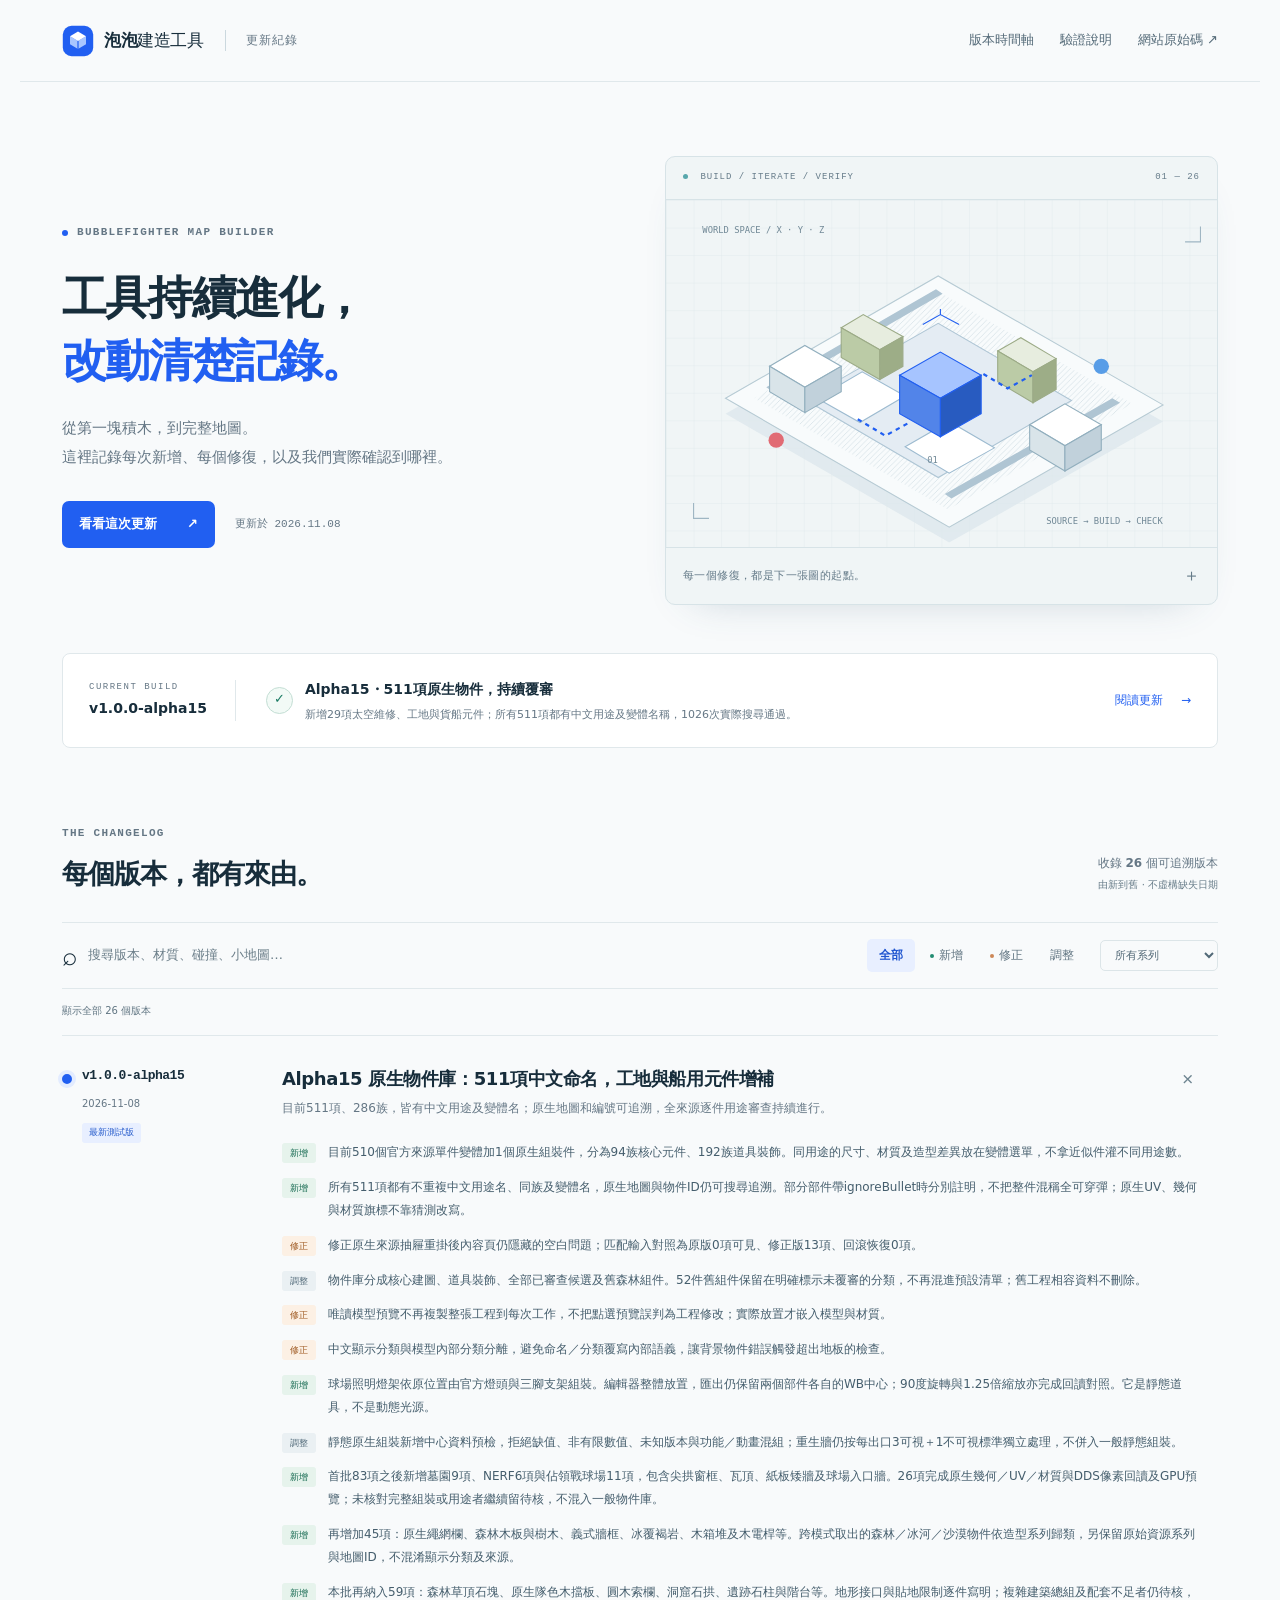
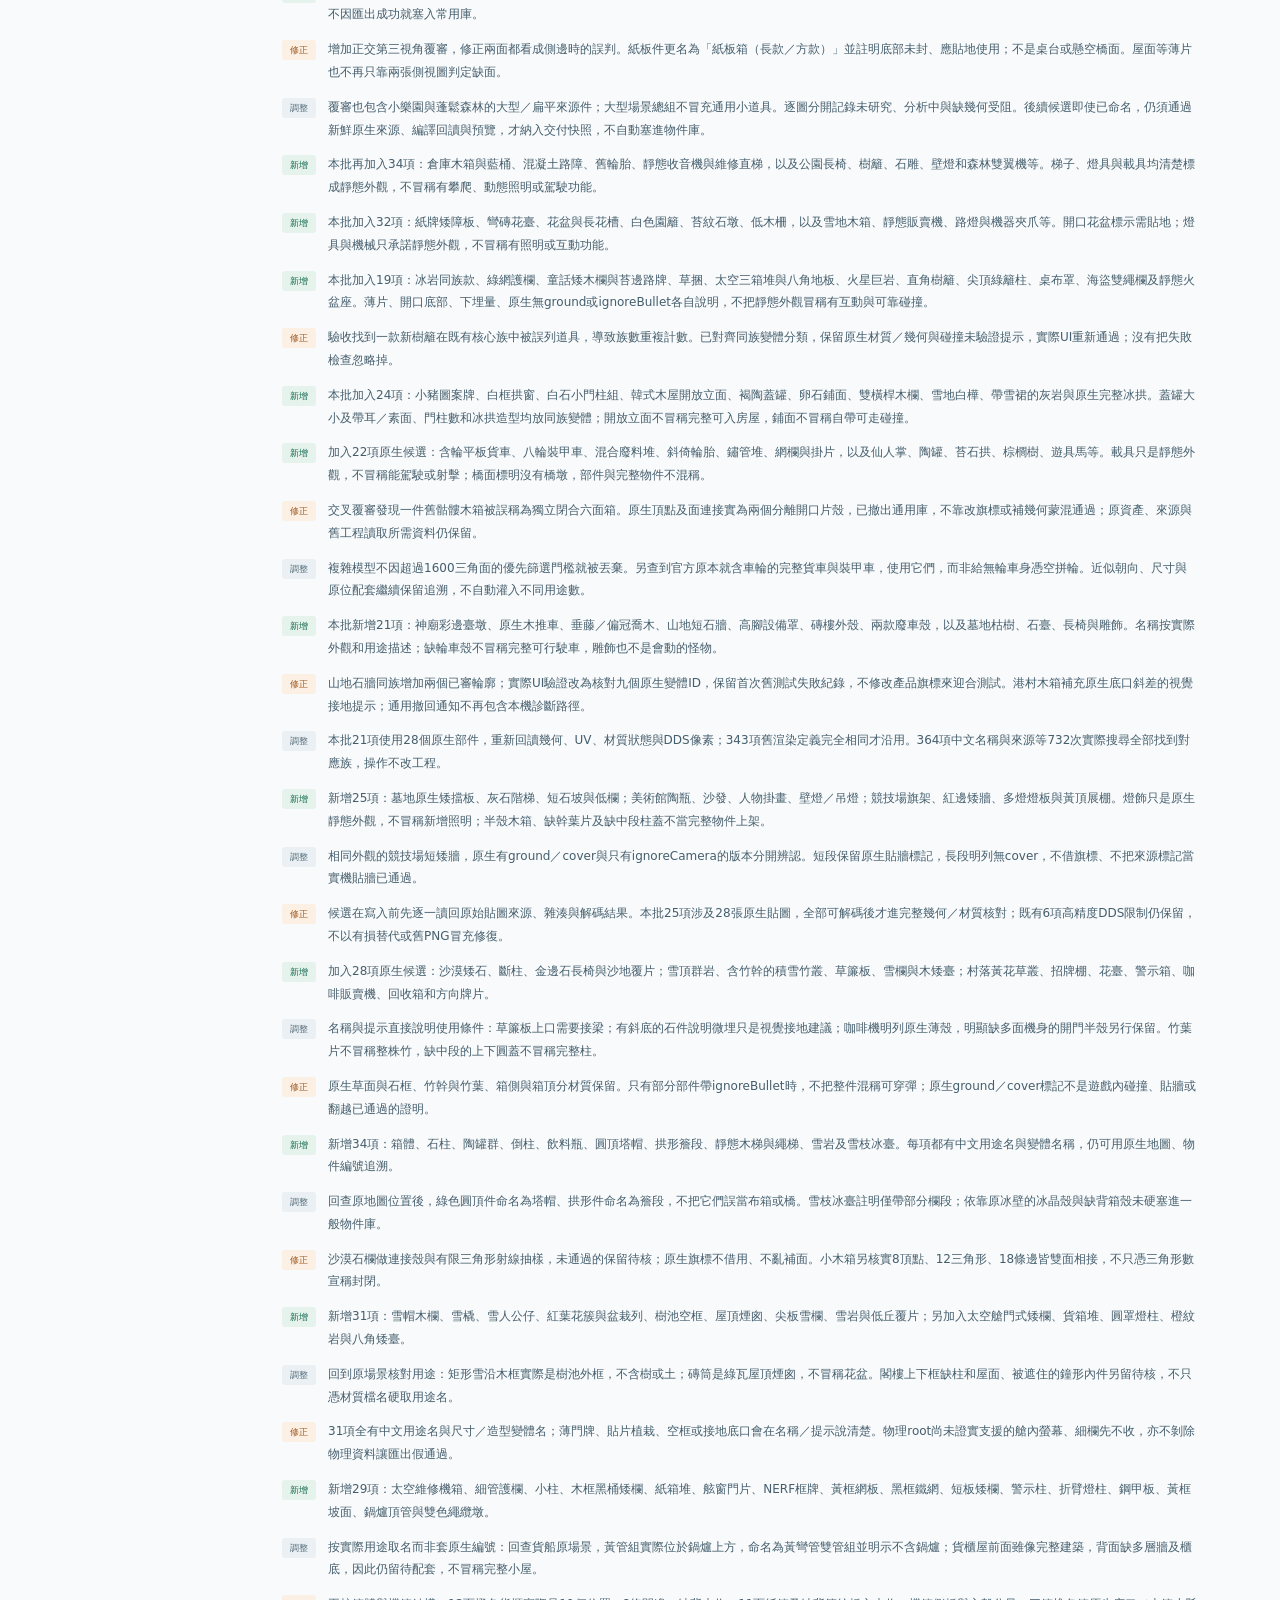
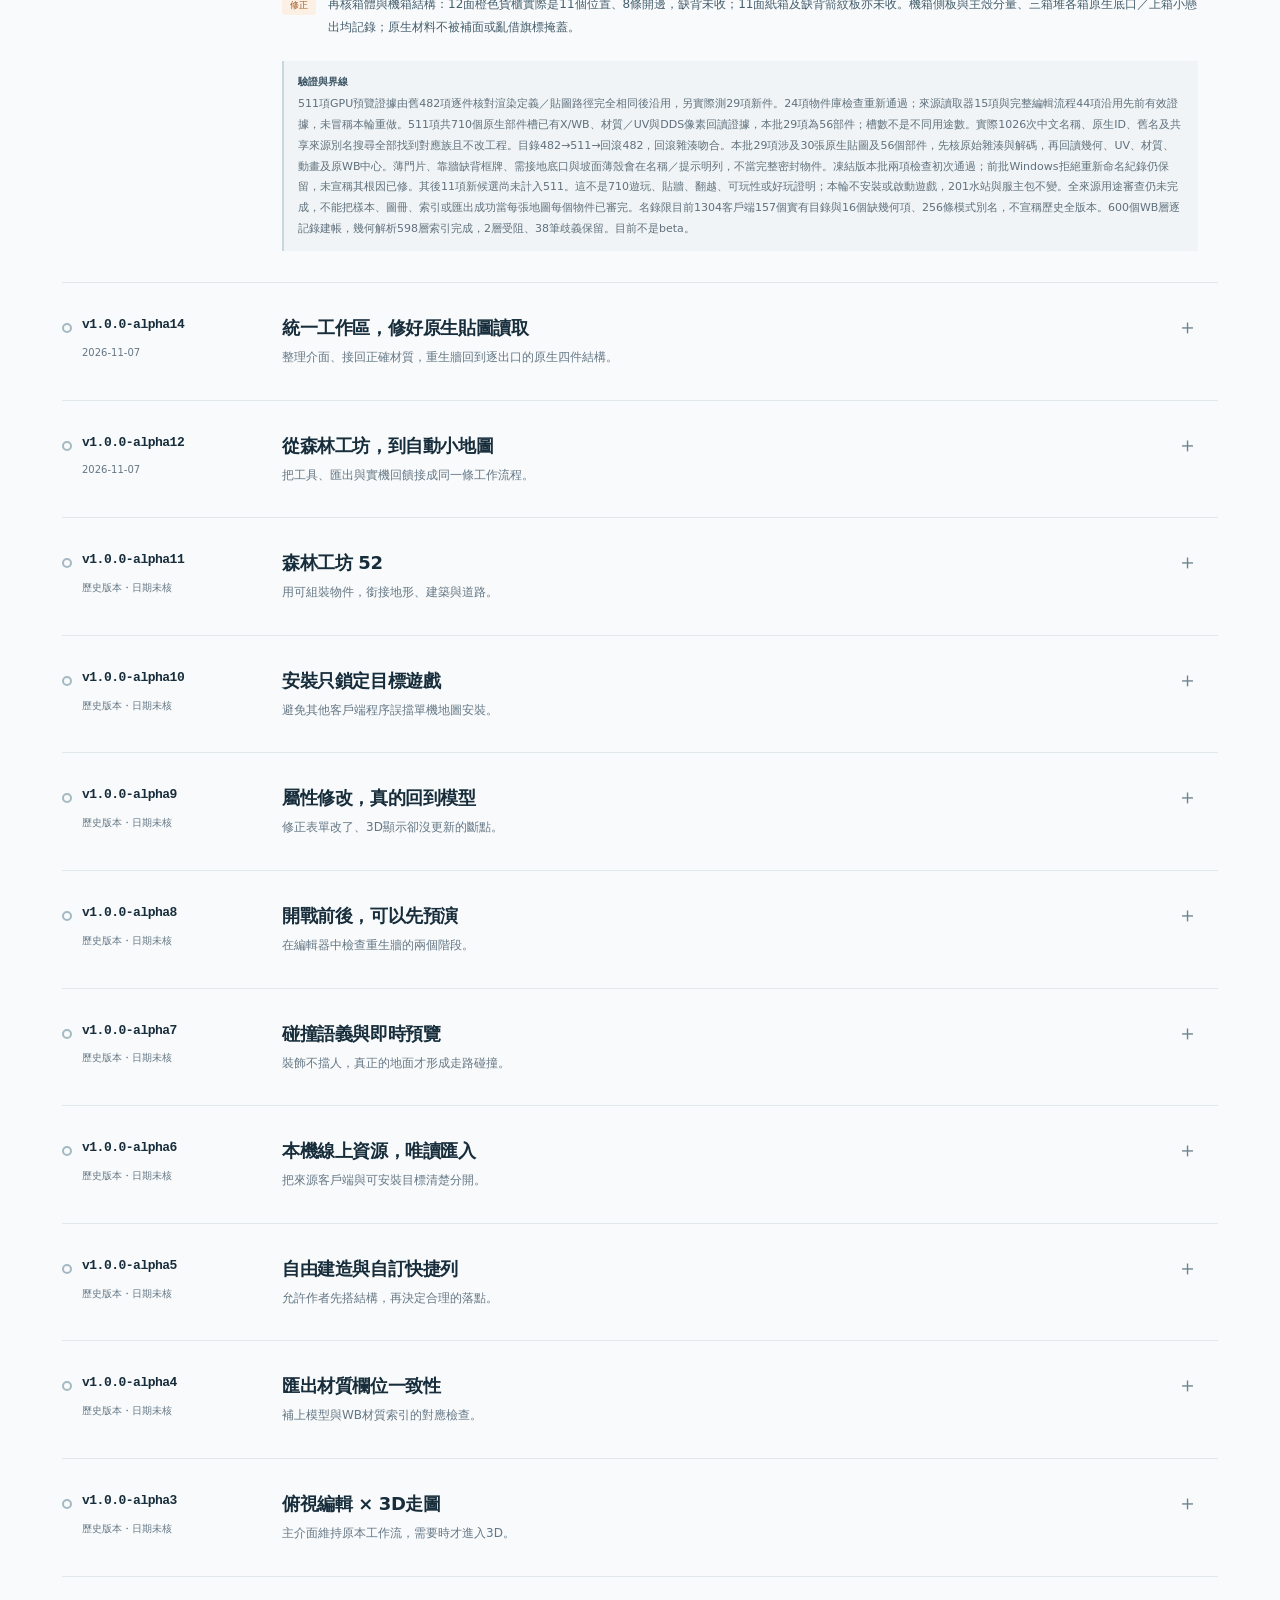
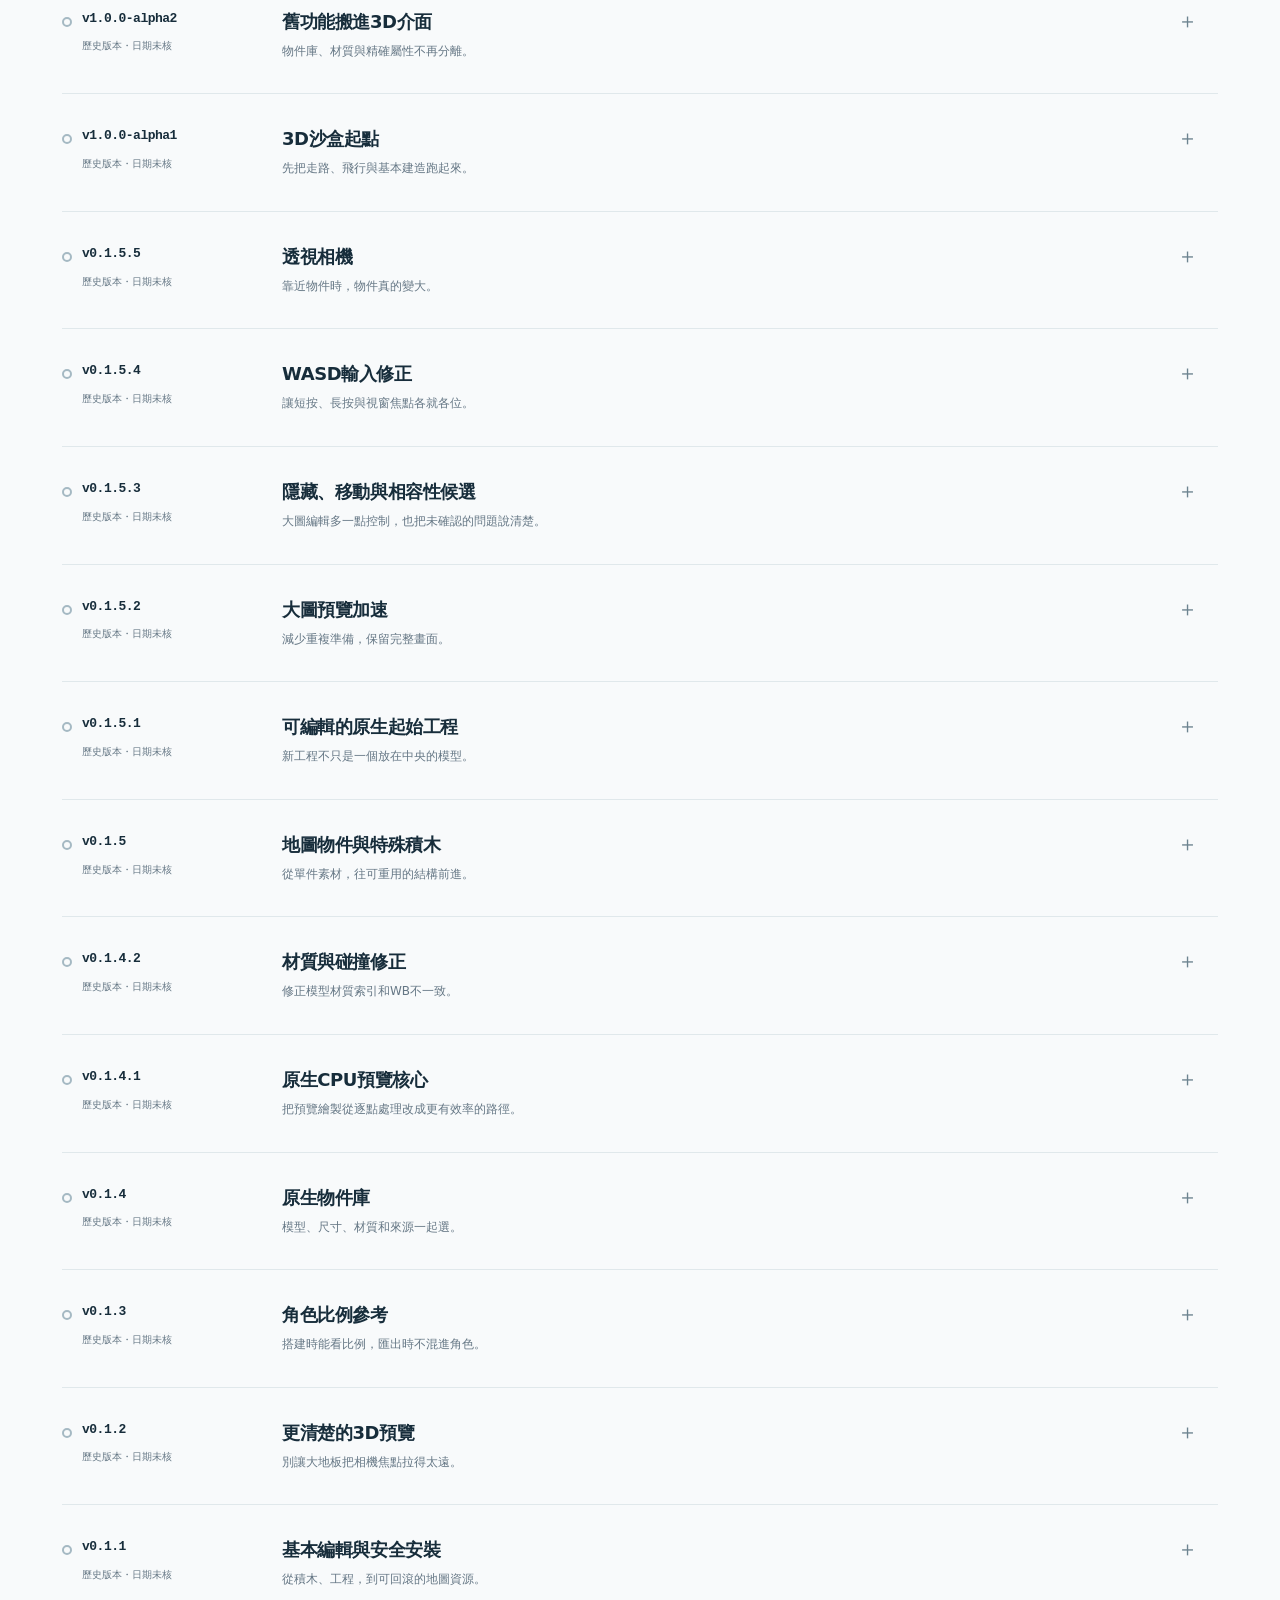
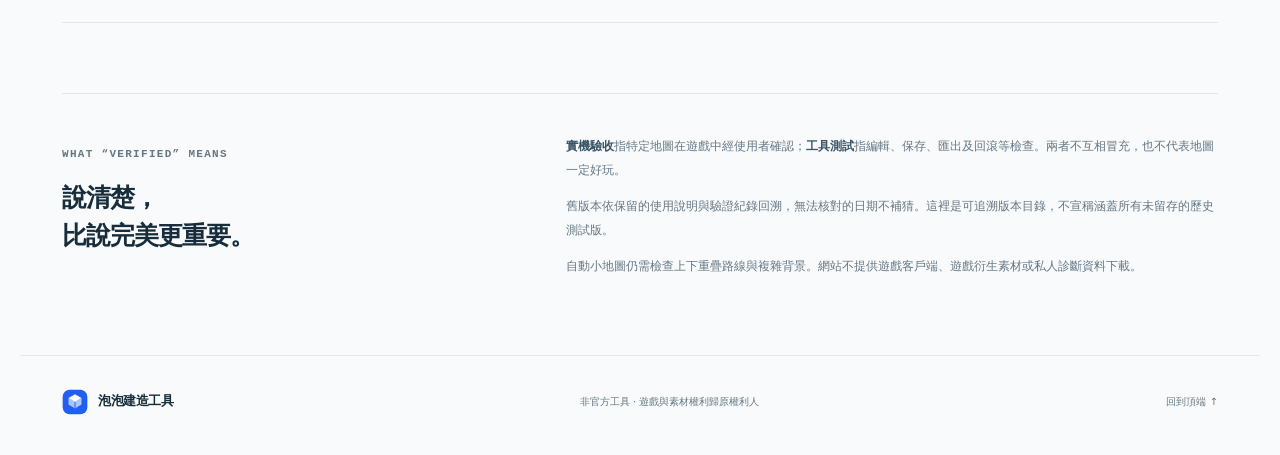
==== bubblefighter-map-builder/index.html @ fc6d586e "docs: publish Alpha15 511 named native entries" ====
<!doctype html><html lang="zh-Hant"><head><meta charset="utf-8"><meta name="viewport" content="width=device-width, initial-scale=1"><meta name="description" content="泡泡建造工具版本紀錄：每個版本新增了什麼、修了哪些Bug，以及已驗證與待確認的界線。"><meta name="color-scheme" content="light"><meta property="og:title" content="泡泡建造工具｜版本紀錄"><meta property="og:description" content="從俯視積木到3D森林工坊，讓每次改動都有跡可循。"><title>泡泡建造工具｜版本紀錄</title><link rel="icon" href="mark.svg" type="image/svg+xml"><link rel="stylesheet" href="style.css"><script src="app.js" defer></script></head><body id="top"><a class="skip" href="#releases">跳至版本紀錄</a><header class="topbar"><a class="brand" href="./" aria-label="泡泡建造工具首頁"><img src="mark.svg" width="32" height="32" alt=""><span>泡泡<span class="brand-light">建造工具</span></span><span class="nav-label">更新紀錄</span></a><nav aria-label="主要導覽"><a href="#releases">版本時間軸</a><a href="#verification">驗證說明</a><a href="https://github.com/Euricotalavan/euricotalavan.github.io/tree/main/bubblefighter-map-builder" target="_blank" rel="noopener noreferrer">網站原始碼 ↗</a></nav></header><main><section class="hero"><div class="hero-copy"><p class="eyebrow"><span class="dot"></span> BUBBLEFIGHTER MAP BUILDER</p><h1>工具持續進化，<br><span>改動清楚記錄。</span></h1><p class="intro">從第一塊積木，到完整地圖。<br>這裡記錄每次新增、每個修復，以及我們實際確認到哪裡。</p><div class="hero-actions"><a class="button" href="#v1-0-0-alpha15">看看這次更新 <span aria-hidden="true">↗</span></a><span class="updated">更新於 2026.11.08</span></div></div><div class="hero-visual" aria-label="抽象地圖編輯示意，非遊戲截圖"><div class="visual-top"><span><i></i> BUILD / ITERATE / VERIFY</span><span>01 — 26</span></div><img src="blueprint.svg" alt="積木、路線與兩個基地組成的幾何地圖藍圖" width="500" height="315"><div class="visual-bottom"><span>每一個修復，都是下一張圖的起點。</span><span class="cross">＋</span></div></div></section><section class="current-strip" aria-label="目前版本狀態"><div><span class="overline">CURRENT BUILD</span><strong>v1.0.0-alpha15</strong></div><div class="strip-info"><span class="check">✓</span><div><strong>Alpha15・511項原生物件，持續覆審</strong><span>新增29項太空維修、工地與貨船元件；所有511項都有中文用途及變體名稱，1026次實際搜尋通過。</span></div></div><a href="#v1-0-0-alpha15" aria-label="閱讀1.0.0-alpha15更新">閱讀更新 <span aria-hidden="true">→</span></a></section><section id="releases" class="history"><div class="section-heading"><div><p class="eyebrow">THE CHANGELOG</p><h2>每個版本，都有來由。</h2></div><p>收錄 <strong>26</strong> 個可追溯版本<br><span>由新到舊 · 不虛構缺失日期</span></p></div><div class="filters"><label class="search"><span aria-hidden="true">⌕</span><span class="sr-only">搜尋版本或更新內容</span><input id="search" type="search" placeholder="搜尋版本、材質、碰撞、小地圖…" autocomplete="off"></label><div class="filter-buttons" role="group" aria-label="依更新類型篩選"><button type="button" data-filter="all" aria-pressed="true">全部</button><button type="button" data-filter="new" aria-pressed="false"><i class="new-dot"></i>新增</button><button type="button" data-filter="fix" aria-pressed="false"><i class="fix-dot"></i>修正</button><button type="button" data-filter="change" aria-pressed="false">調整</button></div><label class="sr-only" for="family">版本系列</label><select id="family"><option value="all">所有系列</option><option value="alpha">1.0 Alpha</option><option value="classic">早期編輯器 0.1</option></select></div><div class="result-meta"><p id="result-count" aria-live="polite">顯示全部 26 個版本</p><button id="clear" type="button" hidden>清除篩選 ↺</button></div><div id="release-list"><article class="release latest" id="v1-0-0-alpha15" data-family="alpha" data-kinds="change fix new" data-search="1.0.0-alpha15 Alpha15 原生物件庫：511項中文命名，工地與船用元件增補 目前511項、286族，皆有中文用途及變體名；原生地圖和編號可追溯，全來源逐件用途審查持續進行。 目前510個官方來源單件變體加1個原生組裝件，分為94族核心元件、192族道具裝飾。同用途的尺寸、材質及造型差異放在變體選單，不拿近似件灌不同用途數。 所有511項都有不重複中文用途名、同族及變體名，原生地圖與物件ID仍可搜尋追溯。部分部件帶ignoreBullet時分別註明，不把整件混稱全可穿彈；原生UV、幾何與材質旗標不靠猜測改寫。 修正原生來源抽屜重掛後內容頁仍隱藏的空白問題；匹配輸入對照為原版0項可見、修正版13項、回滾恢復0項。 物件庫分成核心建圖、道具裝飾、全部已審查候選及舊森林組件。52件舊組件保留在明確標示未覆審的分類，不再混進預設清單；舊工程相容資料不刪除。 唯讀模型預覽不再複製整張工程到每次工作，不把點選預覽誤判為工程修改；實際放置才嵌入模型與材質。 中文顯示分類與模型內部分類分離，避免命名／分類覆寫內部語義，讓背景物件錯誤觸發超出地板的檢查。 球場照明燈架依原位置由官方燈頭與三腳支架組裝。編輯器整體放置，匯出仍保留兩個部件各自的WB中心；90度旋轉與1.25倍縮放亦完成回讀對照。它是靜態道具，不是動態光源。 靜態原生組裝新增中心資料預檢，拒絕缺值、非有限數值、未知版本與功能／動畫混組；重生牆仍按每出口3可視＋1不可視標準獨立處理，不併入一般靜態組裝。 首批83項之後新增墓園9項、NERF6項與佔領戰球場11項，包含尖拱窗框、瓦頂、紙板矮牆及球場入口牆。26項完成原生幾何／UV／材質與DDS像素回讀及GPU預覽；未核對完整組裝或用途者繼續留待核，不混入一般物件庫。 再增加45項：原生繩網欄、森林木板與樹木、義式牆框、冰覆褐岩、木箱堆及木電桿等。跨模式取出的森林／冰河／沙漠物件依造型系列歸類，另保留原始資源系列與地圖ID，不混淆顯示分類及來源。 本批再納入59項：森林草頂石塊、原生隊色木擋板、圓木索欄、洞窟石拱、遺跡石柱與階台等。地形接口與貼地限制逐件寫明；複雜建築總組及配套不足者仍待核，不因匯出成功就塞入常用庫。 增加正交第三視角覆審，修正兩面都看成側邊時的誤判。紙板件更名為「紙板箱（長款／方款）」並註明底部未封、應貼地使用；不是桌台或懸空橋面。屋面等薄片也不再只靠兩張側視圖判定缺面。 覆審也包含小樂園與蓬鬆森林的大型／扁平來源件；大型場景總組不冒充通用小道具。逐圖分開記錄未研究、分析中與缺幾何受阻。後續候選即使已命名，仍須通過新鮮原生來源、編譯回讀與預覽，才納入交付快照，不自動塞進物件庫。 本批再加入34項：倉庫木箱與藍桶、混凝土路障、舊輪胎、靜態收音機與維修直梯，以及公園長椅、樹籬、石雕、壁燈和森林雙翼機等。梯子、燈具與載具均清楚標成靜態外觀，不冒稱有攀爬、動態照明或駕駛功能。 本批加入32項：紙牌矮障板、彎磚花臺、花盆與長花槽、白色園籬、苔紋石墩、低木柵，以及雪地木箱、靜態販賣機、路燈與機器夾爪等。開口花盆標示需貼地；燈具與機械只承諾靜態外觀，不冒稱有照明或互動功能。 本批加入19項：冰岩同族款、綠網護欄、童話矮木欄與苔邊路牌、草捆、太空三箱堆與八角地板、火星巨岩、直角樹籬、尖頂綠籬柱、桌布罩、海盜雙繩欄及靜態火盆座。薄片、開口底部、下埋量、原生無ground或ignoreBullet各自說明，不把靜態外觀冒稱有互動與可靠碰撞。 驗收找到一款新樹籬在既有核心族中被誤列道具，導致族數重複計數。已對齊同族變體分類，保留原生材質／幾何與碰撞未驗證提示，實際UI重新通過；沒有把失敗檢查忽略掉。 本批加入24項：小豬圖案牌、白框拱窗、白石小門柱組、韓式木屋開放立面、褐陶蓋罐、卵石鋪面、雙橫桿木欄、雪地白樺、帶雪裙的灰岩與原生完整冰拱。蓋罐大小及帶耳／素面、門柱數和冰拱造型均放同族變體；開放立面不冒稱完整可入房屋，鋪面不冒稱自帶可走碰撞。 加入22項原生候選：含輪平板貨車、八輪裝甲車、混合廢料堆、斜倚輪胎、鏽管堆、網欄與掛片，以及仙人掌、陶罐、苔石拱、棕櫚樹、遊具馬等。載具只是靜態外觀，不冒稱能駕駛或射擊；橋面標明沒有橋墩，部件與完整物件不混稱。 交叉覆審發現一件舊骷髏木箱被誤稱為獨立閉合六面箱。原生頂點及面連接實為兩個分離開口片殼，已撤出通用庫，不靠改旗標或補幾何蒙混通過；原資產、來源與舊工程讀取所需資料仍保留。 複雜模型不因超過1600三角面的優先篩選門檻就被丟棄。另查到官方原本就含車輪的完整貨車與裝甲車，使用它們，而非給無輪車身憑空拼輪。近似朝向、尺寸與原位配套繼續保留追溯，不自動灌入不同用途數。 本批新增21項：神廟彩邊臺墩、原生木推車、垂藤／偏冠喬木、山地短石牆、高腳設備罩、磚樓外殼、兩款廢車殼，以及墓地枯樹、石臺、長椅與雕飾。名稱按實際外觀和用途描述；缺輪車殼不冒稱完整可行駛車，雕飾也不是會動的怪物。 山地石牆同族增加兩個已審輪廓；實際UI驗證改為核對九個原生變體ID，保留首次舊測試失敗紀錄，不修改產品旗標來迎合測試。港村木箱補充原生底口斜差的視覺接地提示；通用撤回通知不再包含本機診斷路徑。 本批21項使用28個原生部件，重新回讀幾何、UV、材質狀態與DDS像素；343項舊渲染定義完全相同才沿用。364項中文名稱與來源等732次實際搜尋全部找到對應族，操作不改工程。 新增25項：墓地原生矮擋板、灰石階梯、短石坡與低欄；美術館陶瓶、沙發、人物掛畫、壁燈／吊燈；競技場旗架、紅邊矮牆、多燈燈板與黃頂展棚。燈飾只是原生靜態外觀，不冒稱新增照明；半殼木箱、缺幹葉片及缺中段柱蓋不當完整物件上架。 相同外觀的競技場短矮牆，原生有ground／cover與只有ignoreCamera的版本分開辨認。短段保留原生貼牆標記，長段明列無cover，不借旗標、不把來源標記當實機貼牆已通過。 候選在寫入前先逐一讀回原始貼圖來源、雜湊與解碼結果。本批25項涉及28張原生貼圖，全部可解碼後才進完整幾何／材質核對；既有6項高精度DDS限制仍保留，不以有損替代或舊PNG冒充修復。 加入28項原生候選：沙漠矮石、斷柱、金邊石長椅與沙地覆片；雪頂群岩、含竹幹的積雪竹叢、草簾板、雪欄與木矮臺；村落黃花草叢、招牌棚、花臺、警示箱、咖啡販賣機、回收箱和方向牌片。 名稱與提示直接說明使用條件：草簾板上口需要接梁；有斜底的石件說明微埋只是視覺接地建議；咖啡機明列原生薄殼，明顯缺多面機身的開門半殼另行保留。竹葉片不冒稱整株竹，缺中段的上下圓蓋不冒稱完整柱。 原生草面與石框、竹幹與竹葉、箱側與箱頂分材質保留。只有部分部件帶ignoreBullet時，不把整件混稱可穿彈；原生ground／cover標記不是遊戲內碰撞、貼牆或翻越已通過的證明。 新增34項：箱體、石柱、陶罐群、倒柱、飲料瓶、圓頂塔帽、拱形簷段、靜態木梯與繩梯、雪岩及雪枝冰臺。每項都有中文用途名與變體名稱，仍可用原生地圖、物件編號追溯。 回查原地圖位置後，綠色圓頂件命名為塔帽、拱形件命名為簷段，不把它們誤當布箱或橋。雪枝冰臺註明僅帶部分欄段；依靠原冰壁的冰晶殼與缺背箱殼未硬塞進一般物件庫。 沙漠石欄做連接殼與有限三角形射線抽樣，未通過的保留待核；原生旗標不借用、不亂補面。小木箱另核實8頂點、12三角形、18條邊皆雙面相接，不只憑三角形數宣稱封閉。 新增31項：雪帽木欄、雪橇、雪人公仔、紅葉花簇與盆栽列、樹池空框、屋頂煙囪、尖板雪欄、雪岩與低丘覆片；另加入太空艙門式矮欄、貨箱堆、圓罩燈柱、橙紋岩與八角矮臺。 回到原場景核對用途：矩形雪沿木框實際是樹池外框，不含樹或土；磚筒是綠瓦屋頂煙囪，不冒稱花盆。閣樓上下框缺柱和屋面、被遮住的鐘形內件另留待核，不只憑材質檔名硬取用途名。 31項全有中文用途名與尺寸／造型變體名；薄門牌、貼片植栽、空框或接地底口會在名稱／提示說清楚。物理root尚未證實支援的艙內螢幕、細欄先不收，亦不剝除物理資料讓匯出假通過。 新增29項：太空維修機箱、細管護欄、小柱、木框黑桶矮欄、紙箱堆、舷窗門片、NERF框牌、黃框網板、黑框鐵網、短板矮欄、警示柱、折臂燈柱、鋼甲板、黃框坡面、鍋爐頂管與雙色繩纜墩。 按實際用途取名而非套原生編號：回查貨船原場景，黃管組實際位於鍋爐上方，命名為黃彎管雙管組並明示不含鍋爐；貨櫃屋前面雖像完整建築，背面缺多層牆及櫃底，因此仍留待配套，不冒稱完整小屋。 再核箱體與機箱結構：12面橙色貨櫃實際是11個位置、8條開邊，缺背未收；11面紙箱及缺背箭紋板亦未收。機箱側板與主殼分量、三箱堆各箱原生底口／上箱小懸出均記錄；原生材料不被補面或亂借旗標掩蓋。"><div class="release-rail"><a href="#v1-0-0-alpha15" class="version">v1.0.0-alpha15</a><span class="release-date">2026-11-08</span><span class="latest-label">最新測試版</span></div><details open><summary><div><h3>Alpha15 原生物件庫：511項中文命名，工地與船用元件增補</h3><p>目前511項、286族，皆有中文用途及變體名；原生地圖和編號可追溯，全來源逐件用途審查持續進行。</p></div><span class="expand" aria-hidden="true">＋</span></summary><div class="release-body"><ul><li data-kind="new"><span class="tag new">新增</span><span>目前510個官方來源單件變體加1個原生組裝件，分為94族核心元件、192族道具裝飾。同用途的尺寸、材質及造型差異放在變體選單，不拿近似件灌不同用途數。</span></li><li data-kind="new"><span class="tag new">新增</span><span>所有511項都有不重複中文用途名、同族及變體名，原生地圖與物件ID仍可搜尋追溯。部分部件帶ignoreBullet時分別註明，不把整件混稱全可穿彈；原生UV、幾何與材質旗標不靠猜測改寫。</span></li><li data-kind="fix"><span class="tag fix">修正</span><span>修正原生來源抽屜重掛後內容頁仍隱藏的空白問題；匹配輸入對照為原版0項可見、修正版13項、回滾恢復0項。</span></li><li data-kind="change"><span class="tag change">調整</span><span>物件庫分成核心建圖、道具裝飾、全部已審查候選及舊森林組件。52件舊組件保留在明確標示未覆審的分類，不再混進預設清單；舊工程相容資料不刪除。</span></li><li data-kind="fix"><span class="tag fix">修正</span><span>唯讀模型預覽不再複製整張工程到每次工作，不把點選預覽誤判為工程修改；實際放置才嵌入模型與材質。</span></li><li data-kind="fix"><span class="tag fix">修正</span><span>中文顯示分類與模型內部分類分離，避免命名／分類覆寫內部語義，讓背景物件錯誤觸發超出地板的檢查。</span></li><li data-kind="new"><span class="tag new">新增</span><span>球場照明燈架依原位置由官方燈頭與三腳支架組裝。編輯器整體放置，匯出仍保留兩個部件各自的WB中心；90度旋轉與1.25倍縮放亦完成回讀對照。它是靜態道具，不是動態光源。</span></li><li data-kind="change"><span class="tag change">調整</span><span>靜態原生組裝新增中心資料預檢，拒絕缺值、非有限數值、未知版本與功能／動畫混組；重生牆仍按每出口3可視＋1不可視標準獨立處理，不併入一般靜態組裝。</span></li><li data-kind="new"><span class="tag new">新增</span><span>首批83項之後新增墓園9項、NERF6項與佔領戰球場11項，包含尖拱窗框、瓦頂、紙板矮牆及球場入口牆。26項完成原生幾何／UV／材質與DDS像素回讀及GPU預覽；未核對完整組裝或用途者繼續留待核，不混入一般物件庫。</span></li><li data-kind="new"><span class="tag new">新增</span><span>再增加45項：原生繩網欄、森林木板與樹木、義式牆框、冰覆褐岩、木箱堆及木電桿等。跨模式取出的森林／冰河／沙漠物件依造型系列歸類，另保留原始資源系列與地圖ID，不混淆顯示分類及來源。</span></li><li data-kind="new"><span class="tag new">新增</span><span>本批再納入59項：森林草頂石塊、原生隊色木擋板、圓木索欄、洞窟石拱、遺跡石柱與階台等。地形接口與貼地限制逐件寫明；複雜建築總組及配套不足者仍待核，不因匯出成功就塞入常用庫。</span></li><li data-kind="fix"><span class="tag fix">修正</span><span>增加正交第三視角覆審，修正兩面都看成側邊時的誤判。紙板件更名為「紙板箱（長款／方款）」並註明底部未封、應貼地使用；不是桌台或懸空橋面。屋面等薄片也不再只靠兩張側視圖判定缺面。</span></li><li data-kind="change"><span class="tag change">調整</span><span>覆審也包含小樂園與蓬鬆森林的大型／扁平來源件；大型場景總組不冒充通用小道具。逐圖分開記錄未研究、分析中與缺幾何受阻。後續候選即使已命名，仍須通過新鮮原生來源、編譯回讀與預覽，才納入交付快照，不自動塞進物件庫。</span></li><li data-kind="new"><span class="tag new">新增</span><span>本批再加入34項：倉庫木箱與藍桶、混凝土路障、舊輪胎、靜態收音機與維修直梯，以及公園長椅、樹籬、石雕、壁燈和森林雙翼機等。梯子、燈具與載具均清楚標成靜態外觀，不冒稱有攀爬、動態照明或駕駛功能。</span></li><li data-kind="new"><span class="tag new">新增</span><span>本批加入32項：紙牌矮障板、彎磚花臺、花盆與長花槽、白色園籬、苔紋石墩、低木柵，以及雪地木箱、靜態販賣機、路燈與機器夾爪等。開口花盆標示需貼地；燈具與機械只承諾靜態外觀，不冒稱有照明或互動功能。</span></li><li data-kind="new"><span class="tag new">新增</span><span>本批加入19項：冰岩同族款、綠網護欄、童話矮木欄與苔邊路牌、草捆、太空三箱堆與八角地板、火星巨岩、直角樹籬、尖頂綠籬柱、桌布罩、海盜雙繩欄及靜態火盆座。薄片、開口底部、下埋量、原生無ground或ignoreBullet各自說明，不把靜態外觀冒稱有互動與可靠碰撞。</span></li><li data-kind="fix"><span class="tag fix">修正</span><span>驗收找到一款新樹籬在既有核心族中被誤列道具，導致族數重複計數。已對齊同族變體分類，保留原生材質／幾何與碰撞未驗證提示，實際UI重新通過；沒有把失敗檢查忽略掉。</span></li><li data-kind="new"><span class="tag new">新增</span><span>本批加入24項：小豬圖案牌、白框拱窗、白石小門柱組、韓式木屋開放立面、褐陶蓋罐、卵石鋪面、雙橫桿木欄、雪地白樺、帶雪裙的灰岩與原生完整冰拱。蓋罐大小及帶耳／素面、門柱數和冰拱造型均放同族變體；開放立面不冒稱完整可入房屋，鋪面不冒稱自帶可走碰撞。</span></li><li data-kind="new"><span class="tag new">新增</span><span>加入22項原生候選：含輪平板貨車、八輪裝甲車、混合廢料堆、斜倚輪胎、鏽管堆、網欄與掛片，以及仙人掌、陶罐、苔石拱、棕櫚樹、遊具馬等。載具只是靜態外觀，不冒稱能駕駛或射擊；橋面標明沒有橋墩，部件與完整物件不混稱。</span></li><li data-kind="fix"><span class="tag fix">修正</span><span>交叉覆審發現一件舊骷髏木箱被誤稱為獨立閉合六面箱。原生頂點及面連接實為兩個分離開口片殼，已撤出通用庫，不靠改旗標或補幾何蒙混通過；原資產、來源與舊工程讀取所需資料仍保留。</span></li><li data-kind="change"><span class="tag change">調整</span><span>複雜模型不因超過1600三角面的優先篩選門檻就被丟棄。另查到官方原本就含車輪的完整貨車與裝甲車，使用它們，而非給無輪車身憑空拼輪。近似朝向、尺寸與原位配套繼續保留追溯，不自動灌入不同用途數。</span></li><li data-kind="new"><span class="tag new">新增</span><span>本批新增21項：神廟彩邊臺墩、原生木推車、垂藤／偏冠喬木、山地短石牆、高腳設備罩、磚樓外殼、兩款廢車殼，以及墓地枯樹、石臺、長椅與雕飾。名稱按實際外觀和用途描述；缺輪車殼不冒稱完整可行駛車，雕飾也不是會動的怪物。</span></li><li data-kind="fix"><span class="tag fix">修正</span><span>山地石牆同族增加兩個已審輪廓；實際UI驗證改為核對九個原生變體ID，保留首次舊測試失敗紀錄，不修改產品旗標來迎合測試。港村木箱補充原生底口斜差的視覺接地提示；通用撤回通知不再包含本機診斷路徑。</span></li><li data-kind="change"><span class="tag change">調整</span><span>本批21項使用28個原生部件，重新回讀幾何、UV、材質狀態與DDS像素；343項舊渲染定義完全相同才沿用。364項中文名稱與來源等732次實際搜尋全部找到對應族，操作不改工程。</span></li><li data-kind="new"><span class="tag new">新增</span><span>新增25項：墓地原生矮擋板、灰石階梯、短石坡與低欄；美術館陶瓶、沙發、人物掛畫、壁燈／吊燈；競技場旗架、紅邊矮牆、多燈燈板與黃頂展棚。燈飾只是原生靜態外觀，不冒稱新增照明；半殼木箱、缺幹葉片及缺中段柱蓋不當完整物件上架。</span></li><li data-kind="change"><span class="tag change">調整</span><span>相同外觀的競技場短矮牆，原生有ground／cover與只有ignoreCamera的版本分開辨認。短段保留原生貼牆標記，長段明列無cover，不借旗標、不把來源標記當實機貼牆已通過。</span></li><li data-kind="fix"><span class="tag fix">修正</span><span>候選在寫入前先逐一讀回原始貼圖來源、雜湊與解碼結果。本批25項涉及28張原生貼圖，全部可解碼後才進完整幾何／材質核對；既有6項高精度DDS限制仍保留，不以有損替代或舊PNG冒充修復。</span></li><li data-kind="new"><span class="tag new">新增</span><span>加入28項原生候選：沙漠矮石、斷柱、金邊石長椅與沙地覆片；雪頂群岩、含竹幹的積雪竹叢、草簾板、雪欄與木矮臺；村落黃花草叢、招牌棚、花臺、警示箱、咖啡販賣機、回收箱和方向牌片。</span></li><li data-kind="change"><span class="tag change">調整</span><span>名稱與提示直接說明使用條件：草簾板上口需要接梁；有斜底的石件說明微埋只是視覺接地建議；咖啡機明列原生薄殼，明顯缺多面機身的開門半殼另行保留。竹葉片不冒稱整株竹，缺中段的上下圓蓋不冒稱完整柱。</span></li><li data-kind="fix"><span class="tag fix">修正</span><span>原生草面與石框、竹幹與竹葉、箱側與箱頂分材質保留。只有部分部件帶ignoreBullet時，不把整件混稱可穿彈；原生ground／cover標記不是遊戲內碰撞、貼牆或翻越已通過的證明。</span></li><li data-kind="new"><span class="tag new">新增</span><span>新增34項：箱體、石柱、陶罐群、倒柱、飲料瓶、圓頂塔帽、拱形簷段、靜態木梯與繩梯、雪岩及雪枝冰臺。每項都有中文用途名與變體名稱，仍可用原生地圖、物件編號追溯。</span></li><li data-kind="change"><span class="tag change">調整</span><span>回查原地圖位置後，綠色圓頂件命名為塔帽、拱形件命名為簷段，不把它們誤當布箱或橋。雪枝冰臺註明僅帶部分欄段；依靠原冰壁的冰晶殼與缺背箱殼未硬塞進一般物件庫。</span></li><li data-kind="fix"><span class="tag fix">修正</span><span>沙漠石欄做連接殼與有限三角形射線抽樣，未通過的保留待核；原生旗標不借用、不亂補面。小木箱另核實8頂點、12三角形、18條邊皆雙面相接，不只憑三角形數宣稱封閉。</span></li><li data-kind="new"><span class="tag new">新增</span><span>新增31項：雪帽木欄、雪橇、雪人公仔、紅葉花簇與盆栽列、樹池空框、屋頂煙囪、尖板雪欄、雪岩與低丘覆片；另加入太空艙門式矮欄、貨箱堆、圓罩燈柱、橙紋岩與八角矮臺。</span></li><li data-kind="change"><span class="tag change">調整</span><span>回到原場景核對用途：矩形雪沿木框實際是樹池外框，不含樹或土；磚筒是綠瓦屋頂煙囪，不冒稱花盆。閣樓上下框缺柱和屋面、被遮住的鐘形內件另留待核，不只憑材質檔名硬取用途名。</span></li><li data-kind="fix"><span class="tag fix">修正</span><span>31項全有中文用途名與尺寸／造型變體名；薄門牌、貼片植栽、空框或接地底口會在名稱／提示說清楚。物理root尚未證實支援的艙內螢幕、細欄先不收，亦不剝除物理資料讓匯出假通過。</span></li><li data-kind="new"><span class="tag new">新增</span><span>新增29項：太空維修機箱、細管護欄、小柱、木框黑桶矮欄、紙箱堆、舷窗門片、NERF框牌、黃框網板、黑框鐵網、短板矮欄、警示柱、折臂燈柱、鋼甲板、黃框坡面、鍋爐頂管與雙色繩纜墩。</span></li><li data-kind="change"><span class="tag change">調整</span><span>按實際用途取名而非套原生編號：回查貨船原場景，黃管組實際位於鍋爐上方，命名為黃彎管雙管組並明示不含鍋爐；貨櫃屋前面雖像完整建築，背面缺多層牆及櫃底，因此仍留待配套，不冒稱完整小屋。</span></li><li data-kind="fix"><span class="tag fix">修正</span><span>再核箱體與機箱結構：12面橙色貨櫃實際是11個位置、8條開邊，缺背未收；11面紙箱及缺背箭紋板亦未收。機箱側板與主殼分量、三箱堆各箱原生底口／上箱小懸出均記錄；原生材料不被補面或亂借旗標掩蓋。</span></li></ul><p class="release-note"><span>驗證與界線</span>511項GPU預覽證據由舊482項逐件核對渲染定義／貼圖路徑完全相同後沿用，另實際測29項新件。24項物件庫檢查重新通過；來源讀取器15項與完整編輯流程44項沿用先前有效證據，未冒稱本輪重做。511項共710個原生部件槽已有X/WB、材質／UV與DDS像素回讀證據，本批29項為56部件；槽數不是不同用途數。實際1026次中文名稱、原生ID、舊名及共享來源別名搜尋全部找到對應族且不改工程。目錄482→511→回滾482，回滾雜湊吻合。本批29項涉及30張原生貼圖及56個部件，先核原始雜湊與解碼，再回讀幾何、UV、材質、動畫及原WB中心。薄門片、靠牆缺背框牌、需接地底口與坡面薄殼會在名稱／提示明列，不當完整密封物件。凍結版本批兩項檢查初次通過；前批Windows拒絕重新命名紀錄仍保留，未宣稱其根因已修。其後11項新候選尚未計入511。這不是710遊玩、貼牆、翻越、可玩性或好玩證明；本輪不安裝或啟動遊戲，201水站與服主包不變。全來源用途審查仍未完成，不能把樣本、圖冊、索引或匯出成功當每張地圖每個物件已審完。名錄限目前1304客戶端157個實有目錄與16個缺幾何項、256條模式別名，不宣稱歷史全版本。600個WB層逐記錄建帳，幾何解析598層索引完成，2層受阻、38筆歧義保留。目前不是beta。</p></div></details></article>
<article class="release" id="v1-0-0-alpha14" data-family="alpha" data-kinds="change fix new" data-search="1.0.0-alpha14 統一工作區，修好原生貼圖讀取 整理介面、接回正確材質，重生牆回到逐出口的原生四件結構。 2D、3D與角色模式共用同一份工程、物件庫、選取與屬性；常用保存、復原／重做置頂，來源讀取與匯出收進工具抽屜。 52件森林參數組件併入森林系列的同一分類搜尋；少用的進階功能保留明確相容入口，並非全部重寫。 修正森林組件拿起後立即被取消，以及關閉建造模式時拖放沒有預覽的問題。 未儲存狀態改按工程內容判斷；開啟工程失敗不再改錯目前儲存目標，開啟前保留備份。 貼圖依明確路徑與原地圖命名空間解析，排除非依賴自製圖的同名材質；真正不同圖的歧義仍拒絕混用。 PNG／TGA材質引用可解析到對應原生DDS，保留原生資料與來源雜湊，不用錯誤替代圖冒充載入成功。 原生整圖的編輯範圍納入來源幾何與標記，同時保留原始可玩邊界；不靠亂縮模型避開超界檢查。 每個出口各自一組三件可視、一件不可視的重生牆，保留獨立名稱、材質及等待／開戰控制，不再合成整圈。 出口可設定紅／藍隊、X／Z朝向、寬高與底部中心座標；明確輸入的樓層高度不再被吸回地面。 重生牆四件整組平移、刪除及復原／重做；修正工程保存後的數值型別與極小精度誤差，避免新增下一個出口失敗。"><div class="release-rail"><a href="#v1-0-0-alpha14" class="version">v1.0.0-alpha14</a><span class="release-date">2026-11-07</span></div><details ><summary><div><h3>統一工作區，修好原生貼圖讀取</h3><p>整理介面、接回正確材質，重生牆回到逐出口的原生四件結構。</p></div><span class="expand" aria-hidden="true">＋</span></summary><div class="release-body"><ul><li data-kind="change"><span class="tag change">調整</span><span>2D、3D與角色模式共用同一份工程、物件庫、選取與屬性；常用保存、復原／重做置頂，來源讀取與匯出收進工具抽屜。</span></li><li data-kind="change"><span class="tag change">調整</span><span>52件森林參數組件併入森林系列的同一分類搜尋；少用的進階功能保留明確相容入口，並非全部重寫。</span></li><li data-kind="fix"><span class="tag fix">修正</span><span>修正森林組件拿起後立即被取消，以及關閉建造模式時拖放沒有預覽的問題。</span></li><li data-kind="fix"><span class="tag fix">修正</span><span>未儲存狀態改按工程內容判斷；開啟工程失敗不再改錯目前儲存目標，開啟前保留備份。</span></li><li data-kind="fix"><span class="tag fix">修正</span><span>貼圖依明確路徑與原地圖命名空間解析，排除非依賴自製圖的同名材質；真正不同圖的歧義仍拒絕混用。</span></li><li data-kind="fix"><span class="tag fix">修正</span><span>PNG／TGA材質引用可解析到對應原生DDS，保留原生資料與來源雜湊，不用錯誤替代圖冒充載入成功。</span></li><li data-kind="fix"><span class="tag fix">修正</span><span>原生整圖的編輯範圍納入來源幾何與標記，同時保留原始可玩邊界；不靠亂縮模型避開超界檢查。</span></li><li data-kind="new"><span class="tag new">新增</span><span>每個出口各自一組三件可視、一件不可視的重生牆，保留獨立名稱、材質及等待／開戰控制，不再合成整圈。</span></li><li data-kind="new"><span class="tag new">新增</span><span>出口可設定紅／藍隊、X／Z朝向、寬高與底部中心座標；明確輸入的樓層高度不再被吸回地面。</span></li><li data-kind="fix"><span class="tag fix">修正</span><span>重生牆四件整組平移、刪除及復原／重做；修正工程保存後的數值型別與極小精度誤差，避免新增下一個出口失敗。</span></li></ul><p class="release-note"><span>驗證與界線</span>alpha14已完成44項介面檢查、46項含原生工程載入的GPU檢查，以及兩組出口在track／track_ani的匯出回讀。710小河、線上版1304小河與森林瀑布三次來源讀取皆零缺貼圖、零略過網格；不代表全遊戲地圖都已驗證。本輪沒有啟動710實玩，介面操作仍待使用者試用。原生整圖匯入仍以靜態幾何／材質為主，不包含全部動畫、模式腳本及伺服器規則；目前並非beta。</p></div></details></article>
<article class="release" id="v1-0-0-alpha12" data-family="alpha" data-kinds="change fix new" data-search="1.0.0-alpha12 從森林工坊，到自動小地圖 把工具、匯出與實機回饋接成同一條工作流程。 一般工程匯出時自動生成大小地圖：地面、水域、牆與掩體分層，紅藍基地各一個標記。 新增圖示世界座標校準與空中照片入口；照片可選拍攝焦點，隨工程保存。 匯出三種遊戲選圖清單圖片；3D入口回到同一份工程的共用圖像頁。 修正原生動畫匯出多個根節點造成水站載入退出；保留原生材質與動畫階層。 修正水槽部分角度的碰撞卡點；承重面與視覺模型分離，移除多餘側面／底面碰撞。 修正大小地圖圖像、定位點與邊界取樣尺寸不一致；修正掩體與地面同色、出生標記重複。 補齊道路、草地與路肩光影銜接，調整陰影暗部；保留最亮區域。 補修復原後表單顯示、工程保存及重新開啟的同步。 森林工坊歸入森林系列；重生牆與隊伍標記歸入基本物件。 水站清單照片改為單座維修站近距離空拍，不再用整張地圖的遠景。 水站木材質依表面分工：地板、木坡與掩體去除放大釘頭；大水箱保留粗獷原材質。 整理可編輯工程、OBJ／MTL、原生散檔與單圖PKN的服主交接資料，僅私下交付。"><div class="release-rail"><a href="#v1-0-0-alpha12" class="version">v1.0.0-alpha12</a><span class="release-date">2026-11-07</span></div><details ><summary><div><h3>從森林工坊，到自動小地圖</h3><p>把工具、匯出與實機回饋接成同一條工作流程。</p></div><span class="expand" aria-hidden="true">＋</span></summary><div class="release-body"><ul><li data-kind="new"><span class="tag new">新增</span><span>一般工程匯出時自動生成大小地圖：地面、水域、牆與掩體分層，紅藍基地各一個標記。</span></li><li data-kind="new"><span class="tag new">新增</span><span>新增圖示世界座標校準與空中照片入口；照片可選拍攝焦點，隨工程保存。</span></li><li data-kind="new"><span class="tag new">新增</span><span>匯出三種遊戲選圖清單圖片；3D入口回到同一份工程的共用圖像頁。</span></li><li data-kind="fix"><span class="tag fix">修正</span><span>修正原生動畫匯出多個根節點造成水站載入退出；保留原生材質與動畫階層。</span></li><li data-kind="fix"><span class="tag fix">修正</span><span>修正水槽部分角度的碰撞卡點；承重面與視覺模型分離，移除多餘側面／底面碰撞。</span></li><li data-kind="fix"><span class="tag fix">修正</span><span>修正大小地圖圖像、定位點與邊界取樣尺寸不一致；修正掩體與地面同色、出生標記重複。</span></li><li data-kind="fix"><span class="tag fix">修正</span><span>補齊道路、草地與路肩光影銜接，調整陰影暗部；保留最亮區域。</span></li><li data-kind="fix"><span class="tag fix">修正</span><span>補修復原後表單顯示、工程保存及重新開啟的同步。</span></li><li data-kind="change"><span class="tag change">調整</span><span>森林工坊歸入森林系列；重生牆與隊伍標記歸入基本物件。</span></li><li data-kind="change"><span class="tag change">調整</span><span>水站清單照片改為單座維修站近距離空拍，不再用整張地圖的遠景。</span></li><li data-kind="change"><span class="tag change">調整</span><span>水站木材質依表面分工：地板、木坡與掩體去除放大釘頭；大水箱保留粗獷原材質。</span></li><li data-kind="change"><span class="tag change">調整</span><span>整理可編輯工程、OBJ／MTL、原生散檔與單圖PKN的服主交接資料，僅私下交付。</span></li></ul><p class="release-note"><span>驗證與界線</span>201水站功能基線已由使用者完整實機驗收；後續木材質依回饋微調，外觀待最後確認。自動小地圖另以兩張通用工程、431件物件的新工程與正式封裝匯出驗證，不代表所有任意模型或多層地圖皆無需人工檢查。</p></div></details></article>
<article class="release" id="v1-0-0-alpha11" data-family="alpha" data-kinds="change new" data-search="1.0.0-alpha11 森林工坊 52 用可組裝物件，銜接地形、建築與道路。 提供52件森林工坊物件與圖鑑。 沿用原生模型、材質與可編輯工程，保留來源追溯。 把森林地圖製作經驗整理成組裝工具與範例。"><div class="release-rail"><a href="#v1-0-0-alpha11" class="version">v1.0.0-alpha11</a><span class="release-date">歷史版本・日期未核</span></div><details ><summary><div><h3>森林工坊 52</h3><p>用可組裝物件，銜接地形、建築與道路。</p></div><span class="expand" aria-hidden="true">＋</span></summary><div class="release-body"><ul><li data-kind="new"><span class="tag new">新增</span><span>提供52件森林工坊物件與圖鑑。</span></li><li data-kind="new"><span class="tag new">新增</span><span>沿用原生模型、材質與可編輯工程，保留來源追溯。</span></li><li data-kind="change"><span class="tag change">調整</span><span>把森林地圖製作經驗整理成組裝工具與範例。</span></li></ul><p class="release-note"><span>驗證與界線</span>本條為保留基線的功能回溯，不把物件數量當作品質或玩法驗收。</p></div></details></article>
<article class="release" id="v1-0-0-alpha10" data-family="alpha" data-kinds="change fix" data-search="1.0.0-alpha10 安裝只鎖定目標遊戲 避免其他客戶端程序誤擋單機地圖安裝。 安裝／還原的程序檢查改以實際目標路徑識別，不僅依程序名稱。 保留版本檢查、備份、雜湊核對及可回滾流程。"><div class="release-rail"><a href="#v1-0-0-alpha10" class="version">v1.0.0-alpha10</a><span class="release-date">歷史版本・日期未核</span></div><details ><summary><div><h3>安裝只鎖定目標遊戲</h3><p>避免其他客戶端程序誤擋單機地圖安裝。</p></div><span class="expand" aria-hidden="true">＋</span></summary><div class="release-body"><ul><li data-kind="fix"><span class="tag fix">修正</span><span>安裝／還原的程序檢查改以實際目標路徑識別，不僅依程序名稱。</span></li><li data-kind="change"><span class="tag change">調整</span><span>保留版本檢查、備份、雜湊核對及可回滾流程。</span></li></ul></div></details></article>
<article class="release" id="v1-0-0-alpha9" data-family="alpha" data-kinds="change fix" data-search="1.0.0-alpha9 屬性修改，真的回到模型 修正表單改了、3D顯示卻沒更新的斷點。 修正套用座標後模型位置未同步的問題。 沿用原本俯視編輯與3D返回的單次復原交易。"><div class="release-rail"><a href="#v1-0-0-alpha9" class="version">v1.0.0-alpha9</a><span class="release-date">歷史版本・日期未核</span></div><details ><summary><div><h3>屬性修改，真的回到模型</h3><p>修正表單改了、3D顯示卻沒更新的斷點。</p></div><span class="expand" aria-hidden="true">＋</span></summary><div class="release-body"><ul><li data-kind="fix"><span class="tag fix">修正</span><span>修正套用座標後模型位置未同步的問題。</span></li><li data-kind="change"><span class="tag change">調整</span><span>沿用原本俯視編輯與3D返回的單次復原交易。</span></li></ul></div></details></article>
<article class="release" id="v1-0-0-alpha8" data-family="alpha" data-kinds="change new" data-search="1.0.0-alpha8 開戰前後，可以先預演 在編輯器中檢查重生牆的兩個階段。 八個原生重生牆組件的等待／開戰預演與重設。 等待時可見且阻擋，開戰後隱藏並解除預演碰撞。"><div class="release-rail"><a href="#v1-0-0-alpha8" class="version">v1.0.0-alpha8</a><span class="release-date">歷史版本・日期未核</span></div><details ><summary><div><h3>開戰前後，可以先預演</h3><p>在編輯器中檢查重生牆的兩個階段。</p></div><span class="expand" aria-hidden="true">＋</span></summary><div class="release-body"><ul><li data-kind="new"><span class="tag new">新增</span><span>八個原生重生牆組件的等待／開戰預演與重設。</span></li><li data-kind="change"><span class="tag change">調整</span><span>等待時可見且阻擋，開戰後隱藏並解除預演碰撞。</span></li></ul><p class="release-note"><span>驗證與界線</span>這版的證據是編輯器預演，不能代替原生遊戲開戰驗收。</p></div></details></article>
<article class="release" id="v1-0-0-alpha7" data-family="alpha" data-kinds="fix new" data-search="1.0.0-alpha7 碰撞語義與即時預覽 裝飾不擋人，真正的地面才形成走路碰撞。 Tab物件庫即時模型預覽；完整材質背景載入與重複選取快取。 依ground與ignoreCollision區分可碰撞面；不把ignoreBullet／ignoreCamera誤當不擋人。 隱藏裝飾時同步取消拾取，顯示後可恢復。"><div class="release-rail"><a href="#v1-0-0-alpha7" class="version">v1.0.0-alpha7</a><span class="release-date">歷史版本・日期未核</span></div><details ><summary><div><h3>碰撞語義與即時預覽</h3><p>裝飾不擋人，真正的地面才形成走路碰撞。</p></div><span class="expand" aria-hidden="true">＋</span></summary><div class="release-body"><ul><li data-kind="new"><span class="tag new">新增</span><span>Tab物件庫即時模型預覽；完整材質背景載入與重複選取快取。</span></li><li data-kind="fix"><span class="tag fix">修正</span><span>依ground與ignoreCollision區分可碰撞面；不把ignoreBullet／ignoreCamera誤當不擋人。</span></li><li data-kind="fix"><span class="tag fix">修正</span><span>隱藏裝飾時同步取消拾取，顯示後可恢復。</span></li></ul></div></details></article>
<article class="release" id="v1-0-0-alpha6" data-family="alpha" data-kinds="fix new" data-search="1.0.0-alpha6 本機線上資源，唯讀匯入 把來源客戶端與可安裝目標清楚分開。 讀取本機線上客戶端的地圖與圖層，建立獨立可編輯工程。 不再把唯讀來源誤當成必須符合單機版雜湊的安裝目標。"><div class="release-rail"><a href="#v1-0-0-alpha6" class="version">v1.0.0-alpha6</a><span class="release-date">歷史版本・日期未核</span></div><details ><summary><div><h3>本機線上資源，唯讀匯入</h3><p>把來源客戶端與可安裝目標清楚分開。</p></div><span class="expand" aria-hidden="true">＋</span></summary><div class="release-body"><ul><li data-kind="new"><span class="tag new">新增</span><span>讀取本機線上客戶端的地圖與圖層，建立獨立可編輯工程。</span></li><li data-kind="fix"><span class="tag fix">修正</span><span>不再把唯讀來源誤當成必須符合單機版雜湊的安裝目標。</span></li></ul><p class="release-note"><span>驗證與界線</span>不登入、不連線、不改線上客戶端；靜態匯入不會自動還原模式腳本、特效與遊戲規則。</p></div></details></article>
<article class="release" id="v1-0-0-alpha5" data-family="alpha" data-kinds="change new" data-search="1.0.0-alpha5 自由建造與自訂快捷列 允許作者先搭結構，再決定合理的落點。 自由放置重疊、懸空與地板範圍外的物件。 數字1–0自訂積木、原生物件快捷列，並隨工程保存。 仍拒絕非有限座標與負尺寸，保留復原／重做。"><div class="release-rail"><a href="#v1-0-0-alpha5" class="version">v1.0.0-alpha5</a><span class="release-date">歷史版本・日期未核</span></div><details ><summary><div><h3>自由建造與自訂快捷列</h3><p>允許作者先搭結構，再決定合理的落點。</p></div><span class="expand" aria-hidden="true">＋</span></summary><div class="release-body"><ul><li data-kind="new"><span class="tag new">新增</span><span>自由放置重疊、懸空與地板範圍外的物件。</span></li><li data-kind="new"><span class="tag new">新增</span><span>數字1–0自訂積木、原生物件快捷列，並隨工程保存。</span></li><li data-kind="change"><span class="tag change">調整</span><span>仍拒絕非有限座標與負尺寸，保留復原／重做。</span></li></ul></div></details></article>
<article class="release" id="v1-0-0-alpha4" data-family="alpha" data-kinds="fix" data-search="1.0.0-alpha4 匯出材質欄位一致性 補上模型與WB材質索引的對應檢查。 修正匯出材質欄位對應錯誤並新增結構檢查。"><div class="release-rail"><a href="#v1-0-0-alpha4" class="version">v1.0.0-alpha4</a><span class="release-date">歷史版本・日期未核</span></div><details ><summary><div><h3>匯出材質欄位一致性</h3><p>補上模型與WB材質索引的對應檢查。</p></div><span class="expand" aria-hidden="true">＋</span></summary><div class="release-body"><ul><li data-kind="fix"><span class="tag fix">修正</span><span>修正匯出材質欄位對應錯誤並新增結構檢查。</span></li></ul><p class="release-note"><span>驗證與界線</span>檔案格式檢查與遊戲載入是否成功，分開記錄。</p></div></details></article>
<article class="release" id="v1-0-0-alpha3" data-family="alpha" data-kinds="change fix new" data-search="1.0.0-alpha3 俯視編輯 × 3D走圖 主介面維持原本工作流，需要時才進入3D。 3D選取、刪除、復原／重做與Shift快速穿越預覽。 3D修改返回俯視工程時以一筆復原記錄同步；純走圖不新增修改。 角色與相機操作不混入遊戲匯出資料。"><div class="release-rail"><a href="#v1-0-0-alpha3" class="version">v1.0.0-alpha3</a><span class="release-date">歷史版本・日期未核</span></div><details ><summary><div><h3>俯視編輯 × 3D走圖</h3><p>主介面維持原本工作流，需要時才進入3D。</p></div><span class="expand" aria-hidden="true">＋</span></summary><div class="release-body"><ul><li data-kind="new"><span class="tag new">新增</span><span>3D選取、刪除、復原／重做與Shift快速穿越預覽。</span></li><li data-kind="fix"><span class="tag fix">修正</span><span>3D修改返回俯視工程時以一筆復原記錄同步；純走圖不新增修改。</span></li><li data-kind="change"><span class="tag change">調整</span><span>角色與相機操作不混入遊戲匯出資料。</span></li></ul></div></details></article>
<article class="release" id="v1-0-0-alpha2" data-family="alpha" data-kinds="change new" data-search="1.0.0-alpha2 舊功能搬進3D介面 物件庫、材質與精確屬性不再分離。 Tab物件面板，接入積木、原生模型、貼圖及屬性編輯。 讀取既有工程、原生幾何與材質，保留原安裝工具相容路徑。 預覽隱藏只影響編輯顯示，不刪除模型或改動匯出碰撞。"><div class="release-rail"><a href="#v1-0-0-alpha2" class="version">v1.0.0-alpha2</a><span class="release-date">歷史版本・日期未核</span></div><details ><summary><div><h3>舊功能搬進3D介面</h3><p>物件庫、材質與精確屬性不再分離。</p></div><span class="expand" aria-hidden="true">＋</span></summary><div class="release-body"><ul><li data-kind="new"><span class="tag new">新增</span><span>Tab物件面板，接入積木、原生模型、貼圖及屬性編輯。</span></li><li data-kind="new"><span class="tag new">新增</span><span>讀取既有工程、原生幾何與材質，保留原安裝工具相容路徑。</span></li><li data-kind="change"><span class="tag change">調整</span><span>預覽隱藏只影響編輯顯示，不刪除模型或改動匯出碰撞。</span></li></ul></div></details></article>
<article class="release" id="v1-0-0-alpha1" data-family="alpha" data-kinds="new" data-search="1.0.0-alpha1 3D沙盒起點 先把走路、飛行與基本建造跑起來。 第一／第三人稱、走路與飛行、積木放置、旋轉、縮放及網格吸附。 角色參考、碰撞、建造預覽與工程保存／恢復。"><div class="release-rail"><a href="#v1-0-0-alpha1" class="version">v1.0.0-alpha1</a><span class="release-date">歷史版本・日期未核</span></div><details ><summary><div><h3>3D沙盒起點</h3><p>先把走路、飛行與基本建造跑起來。</p></div><span class="expand" aria-hidden="true">＋</span></summary><div class="release-body"><ul><li data-kind="new"><span class="tag new">新增</span><span>第一／第三人稱、走路與飛行、積木放置、旋轉、縮放及網格吸附。</span></li><li data-kind="new"><span class="tag new">新增</span><span>角色參考、碰撞、建造預覽與工程保存／恢復。</span></li></ul><p class="release-note"><span>驗證與界線</span>沙盒物理不是原遊戲移動、斜坡跳或翻牆規則的完整還原。</p></div></details></article>
<article class="release" id="v0-1-5-5" data-family="classic" data-kinds="change new" data-search="0.1.5.5 透視相機 靠近物件時，物件真的變大。 透視預覽、WASD前後移動與焦點框選。 保留正交模式；相機只用於編輯，不寫入地圖座標。"><div class="release-rail"><a href="#v0-1-5-5" class="version">v0.1.5.5</a><span class="release-date">歷史版本・日期未核</span></div><details ><summary><div><h3>透視相機</h3><p>靠近物件時，物件真的變大。</p></div><span class="expand" aria-hidden="true">＋</span></summary><div class="release-body"><ul><li data-kind="new"><span class="tag new">新增</span><span>透視預覽、WASD前後移動與焦點框選。</span></li><li data-kind="change"><span class="tag change">調整</span><span>保留正交模式；相機只用於編輯，不寫入地圖座標。</span></li></ul></div></details></article>
<article class="release" id="v0-1-5-4" data-family="classic" data-kinds="fix" data-search="0.1.5.4 WASD輸入修正 讓短按、長按與視窗焦點各就各位。 修正快速按下／放開跨計時器間隔時可能漏掉輸入。 只在3D預覽取得焦點時處理移動，避免尺寸與文字輸入受影響。"><div class="release-rail"><a href="#v0-1-5-4" class="version">v0.1.5.4</a><span class="release-date">歷史版本・日期未核</span></div><details ><summary><div><h3>WASD輸入修正</h3><p>讓短按、長按與視窗焦點各就各位。</p></div><span class="expand" aria-hidden="true">＋</span></summary><div class="release-body"><ul><li data-kind="fix"><span class="tag fix">修正</span><span>修正快速按下／放開跨計時器間隔時可能漏掉輸入。</span></li><li data-kind="fix"><span class="tag fix">修正</span><span>只在3D預覽取得焦點時處理移動，避免尺寸與文字輸入受影響。</span></li></ul></div></details></article>
<article class="release" id="v0-1-5-3" data-family="classic" data-kinds="change new" data-search="0.1.5.3 隱藏、移動與相容性候選 大圖編輯多一點控制，也把未確認的問題說清楚。 暫時隱藏／恢復、只看選取與WASD相機平移。 提供靜態相容性匯出候選，清理不匹配的動態標記。"><div class="release-rail"><a href="#v0-1-5-3" class="version">v0.1.5.3</a><span class="release-date">歷史版本・日期未核</span></div><details ><summary><div><h3>隱藏、移動與相容性候選</h3><p>大圖編輯多一點控制，也把未確認的問題說清楚。</p></div><span class="expand" aria-hidden="true">＋</span></summary><div class="release-body"><ul><li data-kind="new"><span class="tag new">新增</span><span>暫時隱藏／恢復、只看選取與WASD相機平移。</span></li><li data-kind="change"><span class="tag change">調整</span><span>提供靜態相容性匯出候選，清理不匹配的動態標記。</span></li></ul><p class="release-note"><span>驗證與界線</span>當時的小溪載入閃退尚未完成實機根因驗收，不列為已修復。</p></div></details></article>
<article class="release" id="v0-1-5-2" data-family="classic" data-kinds="change fix" data-search="0.1.5.2 大圖預覽加速 減少重複準備，保留完整畫面。 批次提交模型到原生CPU繪製核心，快取物件包圍盒。 保留材質、Alpha裁切、深度與點選；無原生核心時仍有Python備援。"><div class="release-rail"><a href="#v0-1-5-2" class="version">v0.1.5.2</a><span class="release-date">歷史版本・日期未核</span></div><details ><summary><div><h3>大圖預覽加速</h3><p>減少重複準備，保留完整畫面。</p></div><span class="expand" aria-hidden="true">＋</span></summary><div class="release-body"><ul><li data-kind="fix"><span class="tag fix">修正</span><span>批次提交模型到原生CPU繪製核心，快取物件包圍盒。</span></li><li data-kind="change"><span class="tag change">調整</span><span>保留材質、Alpha裁切、深度與點選；無原生核心時仍有Python備援。</span></li></ul><p class="release-note"><span>驗證與界線</span>測得的單次繪圖耗時不是所有電腦的FPS保證。</p></div></details></article>
<article class="release" id="v0-1-5-1" data-family="classic" data-kinds="fix new" data-search="0.1.5.1 可編輯的原生起始工程 新工程不只是一個放在中央的模型。 以原生小溪靜態場景建立可逐件編輯的起始工程，保留出生點與原始比例。 處理預覽天空外殼遮擋場景的問題。"><div class="release-rail"><a href="#v0-1-5-1" class="version">v0.1.5.1</a><span class="release-date">歷史版本・日期未核</span></div><details ><summary><div><h3>可編輯的原生起始工程</h3><p>新工程不只是一個放在中央的模型。</p></div><span class="expand" aria-hidden="true">＋</span></summary><div class="release-body"><ul><li data-kind="new"><span class="tag new">新增</span><span>以原生小溪靜態場景建立可逐件編輯的起始工程，保留出生點與原始比例。</span></li><li data-kind="fix"><span class="tag fix">修正</span><span>處理預覽天空外殼遮擋場景的問題。</span></li></ul><p class="release-note"><span>驗證與界線</span>起始工程不是完整的模式、AI、動畫與特效還原。</p></div></details></article>
<article class="release" id="v0-1-5" data-family="classic" data-kinds="fix new" data-search="0.1.5 地圖物件與特殊積木 從單件素材，往可重用的結構前進。 地圖圖層物件庫與額外參數化積木、特殊結構範例。 補強匯出物件命名與DDS貼圖資源處理。"><div class="release-rail"><a href="#v0-1-5" class="version">v0.1.5</a><span class="release-date">歷史版本・日期未核</span></div><details ><summary><div><h3>地圖物件與特殊積木</h3><p>從單件素材，往可重用的結構前進。</p></div><span class="expand" aria-hidden="true">＋</span></summary><div class="release-body"><ul><li data-kind="new"><span class="tag new">新增</span><span>地圖圖層物件庫與額外參數化積木、特殊結構範例。</span></li><li data-kind="fix"><span class="tag fix">修正</span><span>補強匯出物件命名與DDS貼圖資源處理。</span></li></ul></div></details></article>
<article class="release" id="v0-1-4-2" data-family="classic" data-kinds="change fix" data-search="0.1.4.2 材質與碰撞修正 修正模型材質索引和WB不一致。 單材質網格統一使用合法材質索引，匯出時檢查模型與WB一致性。 保留UV、面向與ground／cover等原生屬性；不強制把裝飾變實心。"><div class="release-rail"><a href="#v0-1-4-2" class="version">v0.1.4.2</a><span class="release-date">歷史版本・日期未核</span></div><details ><summary><div><h3>材質與碰撞修正</h3><p>修正模型材質索引和WB不一致。</p></div><span class="expand" aria-hidden="true">＋</span></summary><div class="release-body"><ul><li data-kind="fix"><span class="tag fix">修正</span><span>單材質網格統一使用合法材質索引，匯出時檢查模型與WB一致性。</span></li><li data-kind="change"><span class="tag change">調整</span><span>保留UV、面向與ground／cover等原生屬性；不強制把裝飾變實心。</span></li></ul></div></details></article>
<article class="release" id="v0-1-4-1" data-family="classic" data-kinds="change new" data-search="0.1.4.1 原生CPU預覽核心 把預覽繪製從逐點處理改成更有效率的路徑。 加入CPU光柵化核心、幾何快取與互動時較低解析度繪製。 保留深度、Alpha、貼圖、選取與Python備援；不是遊戲注入或GPU遊戲渲染器。"><div class="release-rail"><a href="#v0-1-4-1" class="version">v0.1.4.1</a><span class="release-date">歷史版本・日期未核</span></div><details ><summary><div><h3>原生CPU預覽核心</h3><p>把預覽繪製從逐點處理改成更有效率的路徑。</p></div><span class="expand" aria-hidden="true">＋</span></summary><div class="release-body"><ul><li data-kind="new"><span class="tag new">新增</span><span>加入CPU光柵化核心、幾何快取與互動時較低解析度繪製。</span></li><li data-kind="change"><span class="tag change">調整</span><span>保留深度、Alpha、貼圖、選取與Python備援；不是遊戲注入或GPU遊戲渲染器。</span></li></ul></div></details></article>
<article class="release" id="v0-1-4" data-family="classic" data-kinds="new" data-search="0.1.4 原生物件庫 模型、尺寸、材質和來源一起選。 十個系列的80件原生物件與176張貼圖，提供搜尋、系列與類別篩選。 基本積木可套用貼圖；原生物件保留自身UV與多材質。"><div class="release-rail"><a href="#v0-1-4" class="version">v0.1.4</a><span class="release-date">歷史版本・日期未核</span></div><details ><summary><div><h3>原生物件庫</h3><p>模型、尺寸、材質和來源一起選。</p></div><span class="expand" aria-hidden="true">＋</span></summary><div class="release-body"><ul><li data-kind="new"><span class="tag new">新增</span><span>十個系列的80件原生物件與176張貼圖，提供搜尋、系列與類別篩選。</span></li><li data-kind="new"><span class="tag new">新增</span><span>基本積木可套用貼圖；原生物件保留自身UV與多材質。</span></li></ul><p class="release-note"><span>驗證與界線</span>這是當時的工具素材快照，不代表遊戲全素材已收錄。</p></div></details></article>
<article class="release" id="v0-1-3" data-family="classic" data-kinds="fix new" data-search="0.1.3 角色比例參考 搭建時能看比例，匯出時不混進角色。 靜態角色參考與常用積木比例、舊積木尺寸整理。 參考物件保留在工程，但排除模型、WB與遊戲包輸出。"><div class="release-rail"><a href="#v0-1-3" class="version">v0.1.3</a><span class="release-date">歷史版本・日期未核</span></div><details ><summary><div><h3>角色比例參考</h3><p>搭建時能看比例，匯出時不混進角色。</p></div><span class="expand" aria-hidden="true">＋</span></summary><div class="release-body"><ul><li data-kind="new"><span class="tag new">新增</span><span>靜態角色參考與常用積木比例、舊積木尺寸整理。</span></li><li data-kind="fix"><span class="tag fix">修正</span><span>參考物件保留在工程，但排除模型、WB與遊戲包輸出。</span></li></ul></div></details></article>
<article class="release" id="v0-1-2" data-family="classic" data-kinds="change new" data-search="0.1.2 更清楚的3D預覽 別讓大地板把相機焦點拉得太遠。 內容／全圖／選取焦點、標準視角、預覽點選與深度遮擋。 相機與預覽調整不改匯出、碰撞或安裝資料。"><div class="release-rail"><a href="#v0-1-2" class="version">v0.1.2</a><span class="release-date">歷史版本・日期未核</span></div><details ><summary><div><h3>更清楚的3D預覽</h3><p>別讓大地板把相機焦點拉得太遠。</p></div><span class="expand" aria-hidden="true">＋</span></summary><div class="release-body"><ul><li data-kind="new"><span class="tag new">新增</span><span>內容／全圖／選取焦點、標準視角、預覽點選與深度遮擋。</span></li><li data-kind="change"><span class="tag change">調整</span><span>相機與預覽調整不改匯出、碰撞或安裝資料。</span></li></ul></div></details></article>
<article class="release" id="v0-1-1" data-family="classic" data-kinds="change new" data-search="0.1.1 基本編輯與安全安裝 從積木、工程，到可回滾的地圖資源。 新增平台、箱子、矮牆、斜坡、階梯與出生點，保存bfmap工程及復原／重做。 支援已核對的單機710目標，獨立地圖ID、安裝備份、雜湊檢查與回滾。 遊戲執行時拒絕安裝／還原，不強制關閉程序。"><div class="release-rail"><a href="#v0-1-1" class="version">v0.1.1</a><span class="release-date">歷史版本・日期未核</span></div><details ><summary><div><h3>基本編輯與安全安裝</h3><p>從積木、工程，到可回滾的地圖資源。</p></div><span class="expand" aria-hidden="true">＋</span></summary><div class="release-body"><ul><li data-kind="new"><span class="tag new">新增</span><span>新增平台、箱子、矮牆、斜坡、階梯與出生點，保存bfmap工程及復原／重做。</span></li><li data-kind="new"><span class="tag new">新增</span><span>支援已核對的單機710目標，獨立地圖ID、安裝備份、雜湊檢查與回滾。</span></li><li data-kind="change"><span class="tag change">調整</span><span>遊戲執行時拒絕安裝／還原，不強制關閉程序。</span></li></ul></div></details></article></div><div id="empty" class="empty" hidden><span aria-hidden="true">⌕</span><h3>沒有找到這項更新</h3><p>試試「材質」「碰撞」或版本號；也可以清除篩選重新查看。</p><button class="button" type="button" id="empty-reset">查看所有版本</button></div></section><section id="verification" class="verification"><div><p class="eyebrow">WHAT “VERIFIED” MEANS</p><h2>說清楚，<br>比說完美更重要。</h2></div><div class="verification-copy"><p><strong>實機驗收</strong>指特定地圖在遊戲中經使用者確認；<strong>工具測試</strong>指編輯、保存、匯出及回滾等檢查。兩者不互相冒充，也不代表地圖一定好玩。</p><p>舊版本依保留的使用說明與驗證紀錄回溯，無法核對的日期不補猜。這裡是可追溯版本目錄，不宣稱涵蓋所有未留存的歷史測試版。</p><p>自動小地圖仍需檢查上下重疊路線與複雜背景。網站不提供遊戲客戶端、遊戲衍生素材或私人診斷資料下載。</p></div></section></main><footer><a class="brand" href="./"><img src="mark.svg" width="26" height="26" alt=""><span>泡泡建造工具</span></a><p>非官方工具 · 遊戲與素材權利歸原權利人</p><a href="#top" id="back-top">回到頂端 ↑</a></footer><noscript><p class="noscript">所有版本內容已完整顯示；啟用JavaScript可使用搜尋與篩選。</p></noscript></body></html>
---- bubblefighter-map-builder/style.css ----
:root{--ink:#172d3b;--muted:#657785;--line:#e0e8eb;--blue:#215ff1;--paper:#f8fafb;--green:#1a7b63;--orange:#aa6221}*{box-sizing:border-box}html{scroll-behavior:smooth;scroll-padding-top:90px}body{margin:0;background:var(--paper);color:var(--ink);font-family:Inter,"Noto Sans TC","Microsoft JhengHei",system-ui,sans-serif;font-size:15px;line-height:1.75;-webkit-font-smoothing:antialiased}a{color:inherit;text-decoration:none}button,input,select{font:inherit}button,a,summary,input,select{-webkit-tap-highlight-color:transparent}button{cursor:pointer}a:focus-visible,button:focus-visible,input:focus-visible,select:focus-visible,summary:focus-visible{outline:3px solid #215ff1;outline-offset:4px;border-radius:4px}.topbar{height:82px;max-width:1240px;margin:auto;padding:0 42px;display:flex;justify-content:space-between;align-items:center;border-bottom:1px solid var(--line)}.brand{display:inline-flex;gap:10px;align-items:center;font-weight:850;letter-spacing:-.5px;font-size:17px;white-space:nowrap}.brand-light{font-weight:500}.nav-label{margin-left:12px;padding-left:20px;border-left:1px solid #cbd8de;font-size:12px;letter-spacing:1px;color:var(--muted);font-weight:500}nav{display:flex;gap:26px;font-size:13px;color:#546a78}nav a:hover{color:var(--blue)}main{max-width:1156px;padding:0 0;margin:auto}.hero{display:grid;grid-template-columns:1fr 1fr;gap:50px;padding:74px 0 48px;align-items:center}.eyebrow{font-family:ui-monospace,Consolas,monospace;font-size:11px;letter-spacing:1.3px;color:var(--muted);display:flex;align-items:center;gap:9px;font-weight:650}.dot{width:6px;height:6px;border-radius:50%;background:var(--blue)}h1{font-size:clamp(30px,3.5vw,46px);line-height:1.42;letter-spacing:-1.8px;margin:23px 0 21px;font-weight:850}h1>span{color:var(--blue)}.intro{color:var(--muted);font-size:15px;line-height:1.95}.hero-actions{display:flex;align-items:center;gap:20px;margin-top:29px}.button{display:inline-flex;align-items:center;justify-content:center;gap:30px;border:0;background:var(--blue);color:white;border-radius:7px;font-size:13px;font-weight:700;padding:12px 17px}.button:hover{background:#144bd2}.updated{font-size:11px;color:var(--muted);font-family:ui-monospace,Consolas,monospace}.hero-visual{border:1px solid #d7e3e7;background:#f0f5f6;border-radius:10px;overflow:hidden;box-shadow:0 18px 42px -30px #31587155}.hero-visual>img{display:block;width:100%;height:auto}.visual-top,.visual-bottom{display:flex;align-items:center;justify-content:space-between;padding:13px 17px;font-size:9px;font-family:ui-monospace,Consolas,monospace;color:#657b89;border-bottom:1px solid #d7e3e7;letter-spacing:1px}.visual-top i{display:inline-block;width:5px;height:5px;background:#58a7ac;border-radius:50%;margin-right:6px}.visual-bottom{border:0;border-top:1px solid #d7e3e7;font-family:inherit;letter-spacing:.4px;font-size:11px}.cross{font-size:17px}.current-strip{display:flex;align-items:center;gap:30px;border:1px solid var(--line);border-radius:8px;padding:23px 26px;background:white}.current-strip>div:first-child{display:flex;flex-direction:column;border-right:1px solid var(--line);padding-right:28px;white-space:nowrap}.overline{font-family:ui-monospace,Consolas,monospace;font-size:9px;color:var(--muted);letter-spacing:1.5px}.current-strip strong{font-size:14px}.strip-info{display:flex;gap:12px;align-items:center;flex:1}.strip-info>div{display:flex;flex-direction:column}.strip-info>div>span{font-size:11px;color:var(--muted);margin-top:4px}.check{color:var(--green);border:1px solid #c3ded4;border-radius:50%;width:27px;height:27px;text-align:center;font-weight:700;font-size:13px;background:#f2faf6}.current-strip>a{font-size:12px;color:var(--blue);white-space:nowrap}.current-strip>a>span{margin-left:14px}.history{padding:76px 0 70px}.section-heading{display:flex;align-items:end;justify-content:space-between;margin-bottom:28px}.section-heading .eyebrow{margin:0 0 10px}h2{font-size:27px;line-height:1.5;letter-spacing:-1px;margin:0;font-weight:800}.section-heading>p{font-size:12px;line-height:1.7;color:var(--muted);text-align:right;margin:0}.section-heading>p>span{font-size:10px;color:#667b88}.filters{display:flex;align-items:center;gap:14px;padding:13px 0;border-top:1px solid var(--line);border-bottom:1px solid var(--line)}.search{display:flex;align-items:center;gap:10px;flex:1;min-width:120px}.search>span:first-child{font-size:26px;font-weight:400;line-height:1}.search input{width:100%;background:transparent;border:0;padding:8px 0;color:var(--ink);font-size:13px;min-width:0}.search input::placeholder{color:#6b7e89}.filter-buttons{display:flex;gap:3px}.filter-buttons button{border:0;background:transparent;color:#617582;padding:6px 12px;border-radius:5px;font-size:12px;white-space:nowrap;display:flex;align-items:center;gap:5px}.filter-buttons button[aria-pressed=true]{background:#e8efff;color:#2156d0;font-weight:750}.filter-buttons i{width:4px;height:4px;border-radius:50%}.new-dot{background:#228b71}.fix-dot{background:#cd8757}select{border:1px solid #dce5e8;background:transparent;padding:7px 10px;border-radius:5px;font-size:11px;color:#526977}.result-meta{display:flex;justify-content:space-between;align-items:center;color:#607582;font-size:10px;padding:10px 0 12px;min-height:46px}.result-meta p{margin:0}.result-meta button{border:0;background:none;color:var(--blue);font-size:11px}#release-list{border-top:1px solid var(--line)}.release{display:grid;grid-template-columns:185px 1fr;gap:35px;padding:31px 20px 31px 0;border-bottom:1px solid var(--line);scroll-margin-top:30px}.release.latest{padding-top:29px}.release:target{background:#edf3ff88;border-radius:6px}.release-rail{display:flex;align-items:flex-start;flex-direction:column;position:relative;padding-left:20px}.release-rail:before{content:"";position:absolute;left:0;top:9px;width:6px;height:6px;border:2px solid #a5b9c3;border-radius:50%}.latest .release-rail:before{border-color:var(--blue);background:var(--blue);box-shadow:0 0 0 4px #e3ecff}.version{font-size:13px;font-weight:750;font-family:ui-monospace,Consolas,monospace;letter-spacing:-.5px}.release-date{font-size:10px;color:var(--muted);margin-top:7px}.latest-label{background:#e8efff;color:#285dcc;padding:2px 7px;font-size:9px;border-radius:3px;margin-top:11px}details{min-width:0}summary{list-style:none;display:flex;align-items:start;justify-content:space-between;gap:20px;cursor:pointer}summary::-webkit-details-marker{display:none}summary h3{font-size:18px;letter-spacing:-.4px;line-height:1.5;margin:0;font-weight:800}summary p{font-size:12px;color:var(--muted);line-height:1.8;margin:6px 0 0}.expand{font-size:21px;color:#6d8490;line-height:1.3}details[open] .expand{transform:rotate(45deg)}.release-body{padding-top:22px}.release-body ul{padding:0;list-style:none;margin:0;display:grid;gap:12px}.release-body li{display:grid;grid-template-columns:34px 1fr;gap:12px;font-size:12px;line-height:1.9;color:#455e6d}.tag{font-size:9px;line-height:20px;text-align:center;border-radius:3px;align-self:start;margin-top:2px;white-space:nowrap}.tag.new{color:#176b52;background:#e6f3ec}.tag.fix{color:#9e5921;background:#fcf0e4}.tag.change{color:#566e7d;background:#eaf0f3}.release-note{background:#f0f4f6;border-left:2px solid #c7d6df;padding:11px 14px;font-size:11px;color:#60717d;line-height:1.9;margin:22px 0 0}.release-note>span{display:block;color:#3a5363;font-size:10px;font-weight:750;margin-bottom:3px}.verification{border-top:1px solid var(--line);display:grid;grid-template-columns:1fr 1.5fr;gap:70px;padding:40px 0 65px}.verification h2{font-size:25px}.verification .eyebrow{margin-bottom:15px}.verification-copy{font-size:12px;line-height:2;color:var(--muted)}.verification-copy strong{color:#3a5667}.verification-copy p:first-child{margin-top:0}footer{border-top:1px solid var(--line);max-width:1240px;padding:27px 42px 35px;margin:auto;display:flex;align-items:center;justify-content:space-between;gap:20px}footer .brand{font-size:13px}footer p,footer>a:last-child{font-size:10px;color:var(--muted)}.empty{text-align:center;padding:50px 20px;background:#f0f5f8;border-radius:8px}.empty>span{font-size:36px;color:#718998}.empty h3{margin:8px 0;font-size:20px}.empty p{font-size:13px;color:var(--muted);margin:8px 0 24px}.skip{position:absolute;left:10px;top:-80px;background:var(--ink);padding:12px;color:white;z-index:5}.skip:focus{top:10px}.sr-only{position:absolute;width:1px;height:1px;padding:0;margin:-1px;overflow:hidden;clip:rect(0,0,0,0);white-space:nowrap;border:0}[hidden]{display:none!important}.noscript{font-size:12px;text-align:center;padding:10px}@media(min-width:1400px){main{max-width:1156px}}@media(max-width:1250px){main{padding:0 42px}.hero{gap:35px}.nav-label{display:none}}@media(max-width:800px){.topbar{padding:0 24px;height:72px}.brand{font-size:15px}nav{gap:17px;font-size:11px}nav a:last-child{display:none}main{padding:0 24px}.hero{padding:45px 0 30px;gap:28px}.hero-visual{max-width:420px}h1{font-size:32px;letter-spacing:-1px}.intro{font-size:12px}.updated{display:none}.hero-actions{margin-top:20px}.visual-top{font-size:7px;padding:9px}.visual-bottom{font-size:9px;padding:8px}.current-strip{gap:18px;padding:20px}.current-strip>div:first-child{padding-right:18px}.current-strip strong{font-size:12px}.strip-info>div>span{font-size:10px}.current-strip>a{display:none}.history{padding-top:50px}.filter-buttons button{padding:6px 8px}.filters{gap:8px;flex-wrap:wrap}.search{flex-basis:100%;border-bottom:1px solid var(--line);padding-bottom:5px}select{margin-left:auto}.release{grid-template-columns:145px 1fr;gap:15px;padding-right:0}.version{font-size:11px}.release-rail{padding-left:17px}.section-heading>p{font-size:10px}.section-heading>p>span{font-size:9px}h2{font-size:22px}.verification{grid-template-columns:1fr 1.4fr;gap:30px}.verification h2{font-size:22px}footer{padding:25px 24px;flex-wrap:wrap}footer p{order:3;width:100%;margin:0}}@media(max-width:570px){.hero{grid-template-columns:1fr;padding-top:35px;gap:29px}h1{font-size:35px;margin:18px 0}.hero-visual{max-width:100%}.hero-visual>img{max-height:240px;object-fit:contain}.hero-actions{margin-top:21px}.intro{font-size:13px}.current-strip{display:block;padding:18px}.current-strip>div:first-child{flex-direction:row;gap:12px;align-items:center;border:0;padding:0 0 14px}.current-strip>div:first-child strong{font-size:12px}.strip-info{gap:10px}.strip-info>div>span{line-height:1.7}.section-heading{align-items:start}.section-heading>p>span{display:none}.section-heading h2{font-size:21px}.eyebrow{font-size:9px}.release{display:block;padding:25px 0}.release-rail{flex-direction:row;align-items:center;gap:9px;padding-left:17px;flex-wrap:wrap;margin-bottom:13px}.release-rail:before{top:6px}.version{font-size:12px}.release-date{margin:0;font-size:9px}.latest-label{margin:0;font-size:8px}.release-body{padding-top:18px}summary h3{font-size:18px}summary p{font-size:11px}.release-body li{font-size:12px;gap:9px}.verification{display:block;padding-bottom:35px}.verification h2 br{display:none}.verification-copy{margin-top:22px}nav{gap:15px}.brand{gap:7px}.brand img{width:27px;height:27px}.topbar{padding:0 20px}main{padding:0 20px}.filter-buttons button{font-size:11px;padding:6px 8px}select{max-width:125px;font-size:10px}.section-heading{gap:15px}.current-strip strong{font-size:12px}}@media(prefers-reduced-motion:reduce){html{scroll-behavior:auto}}
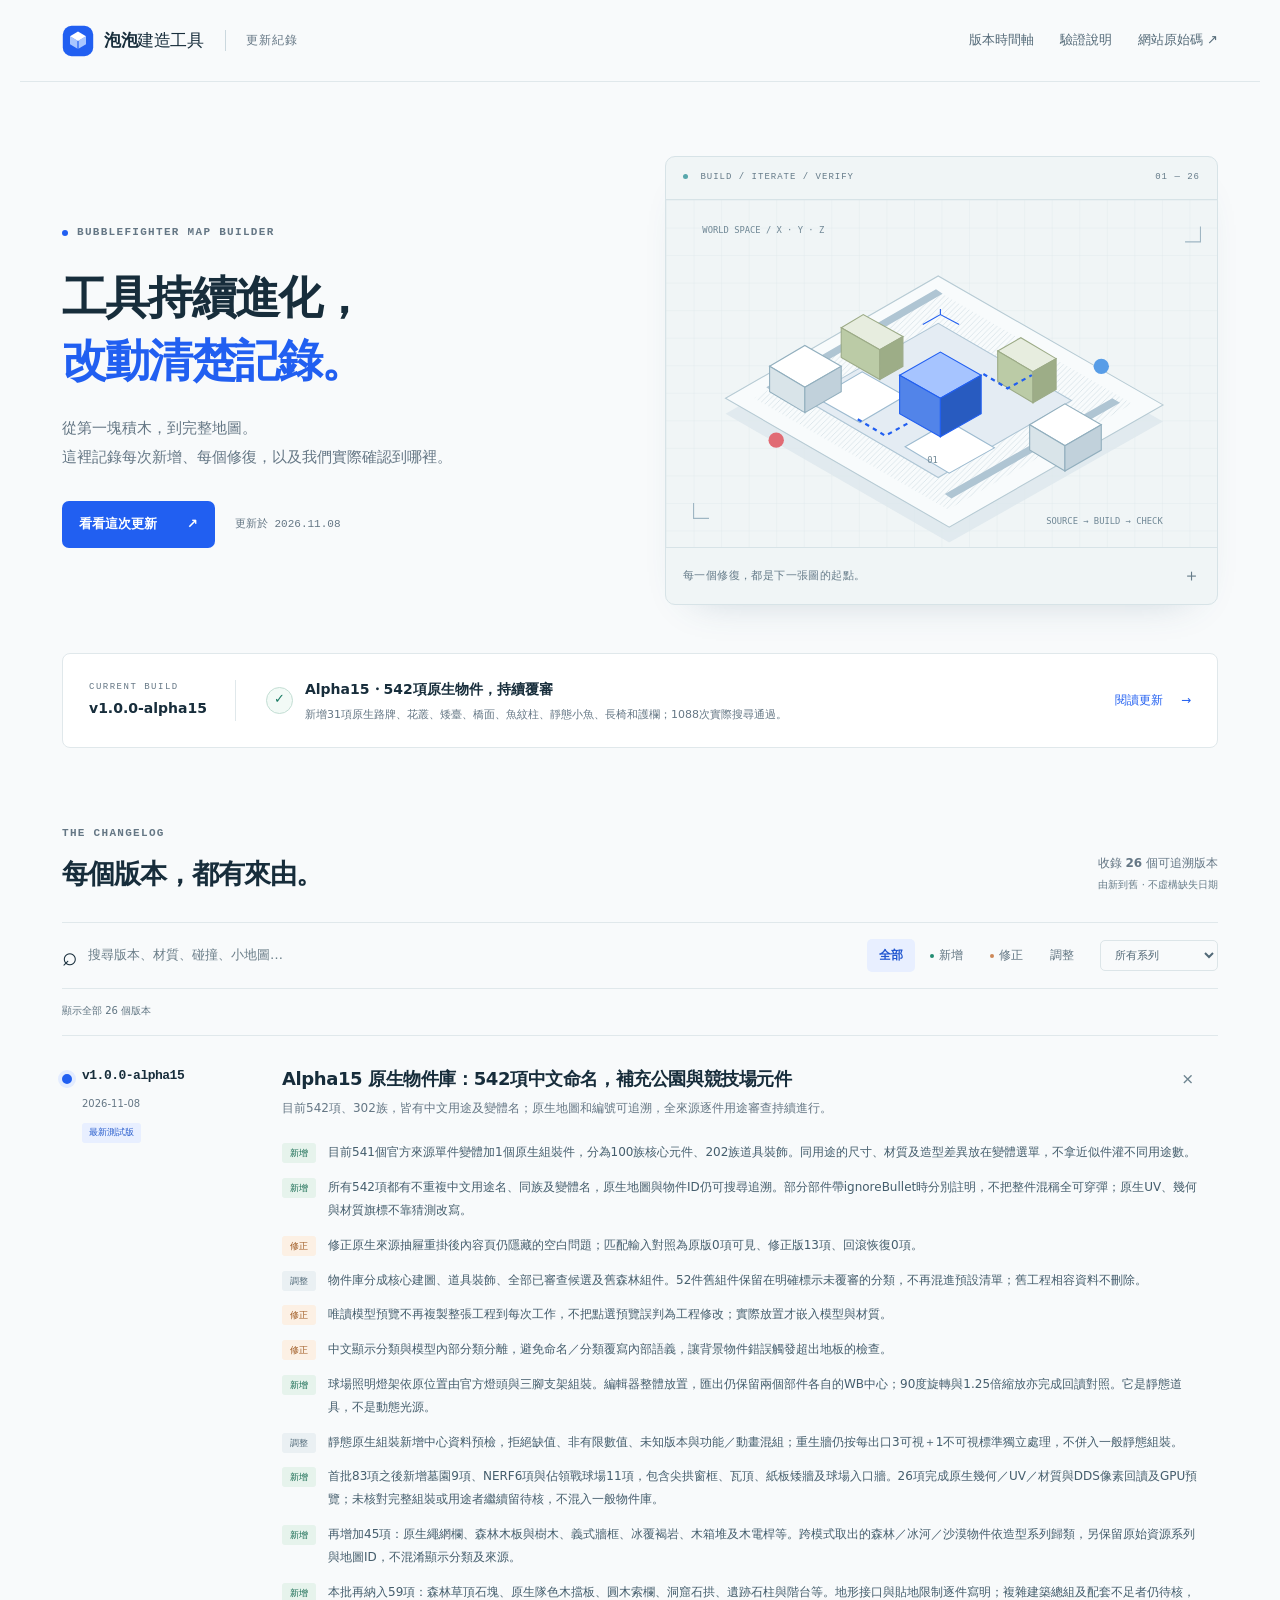
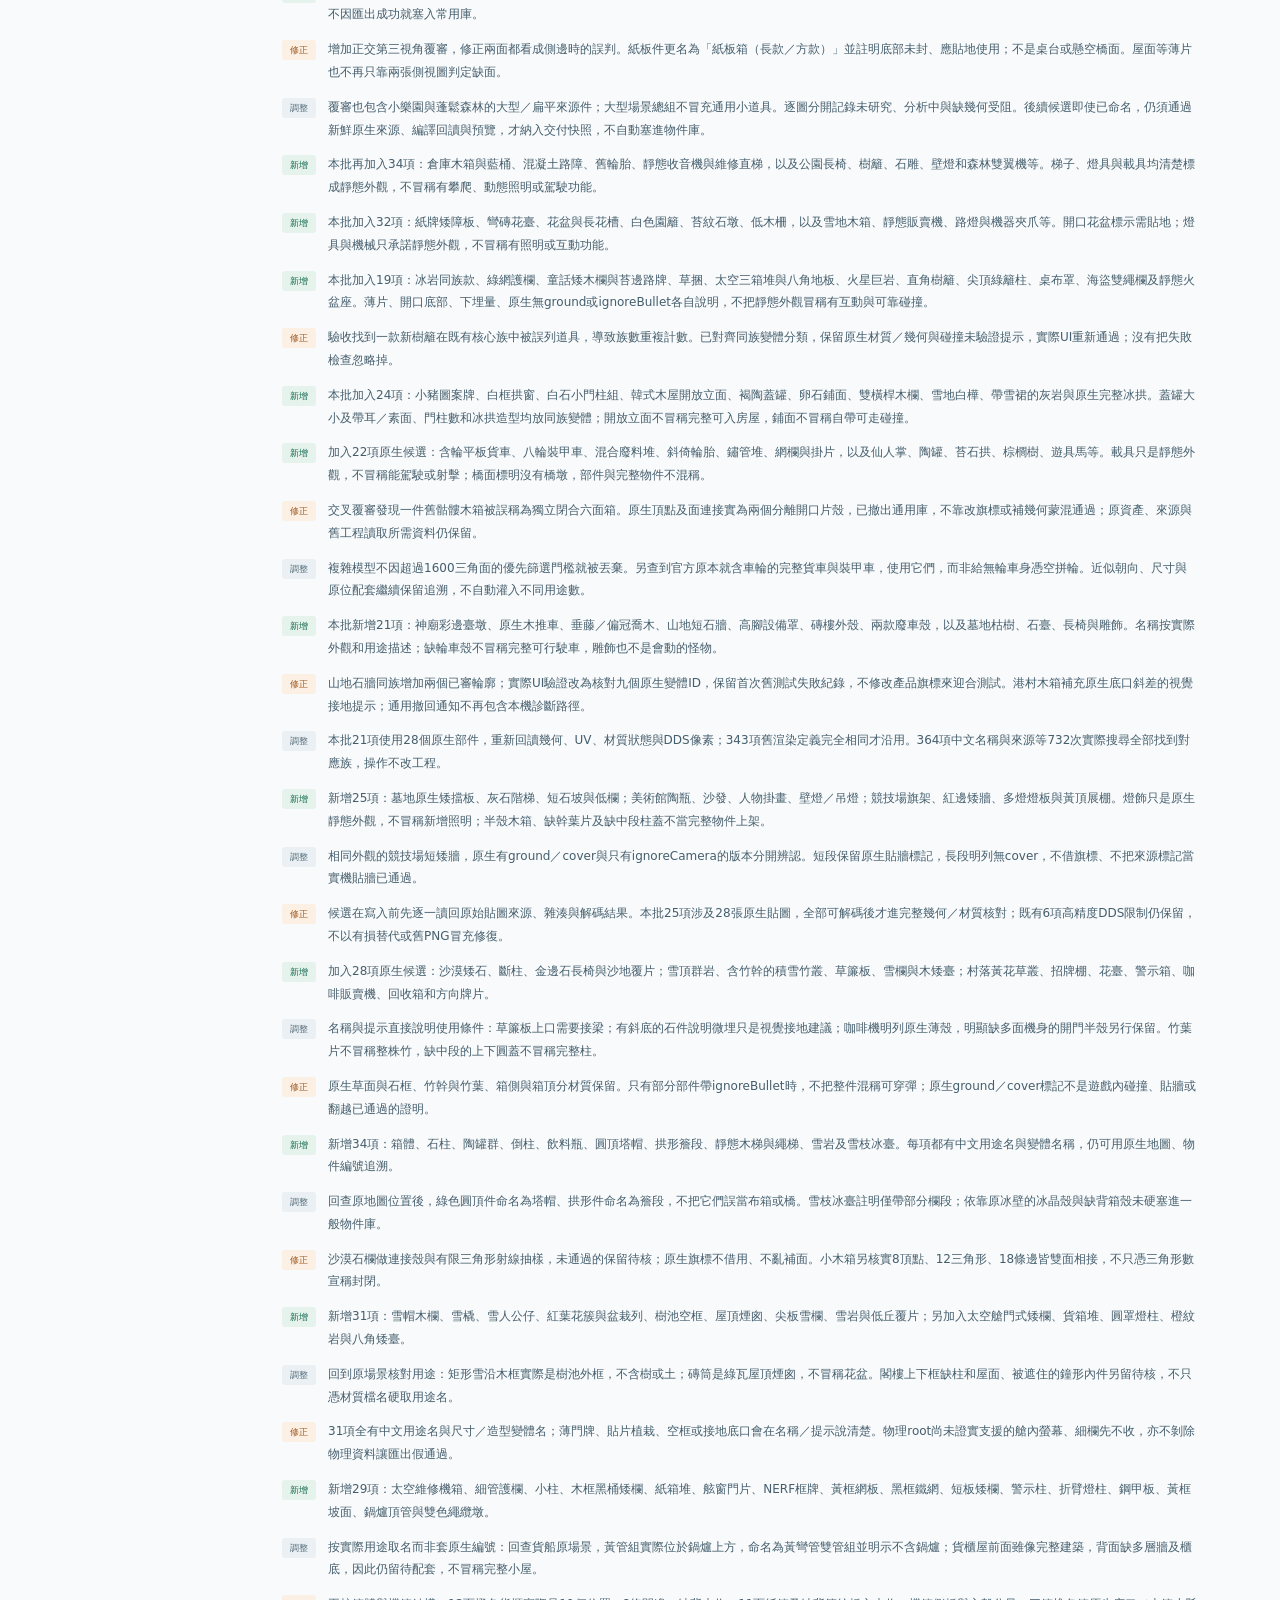
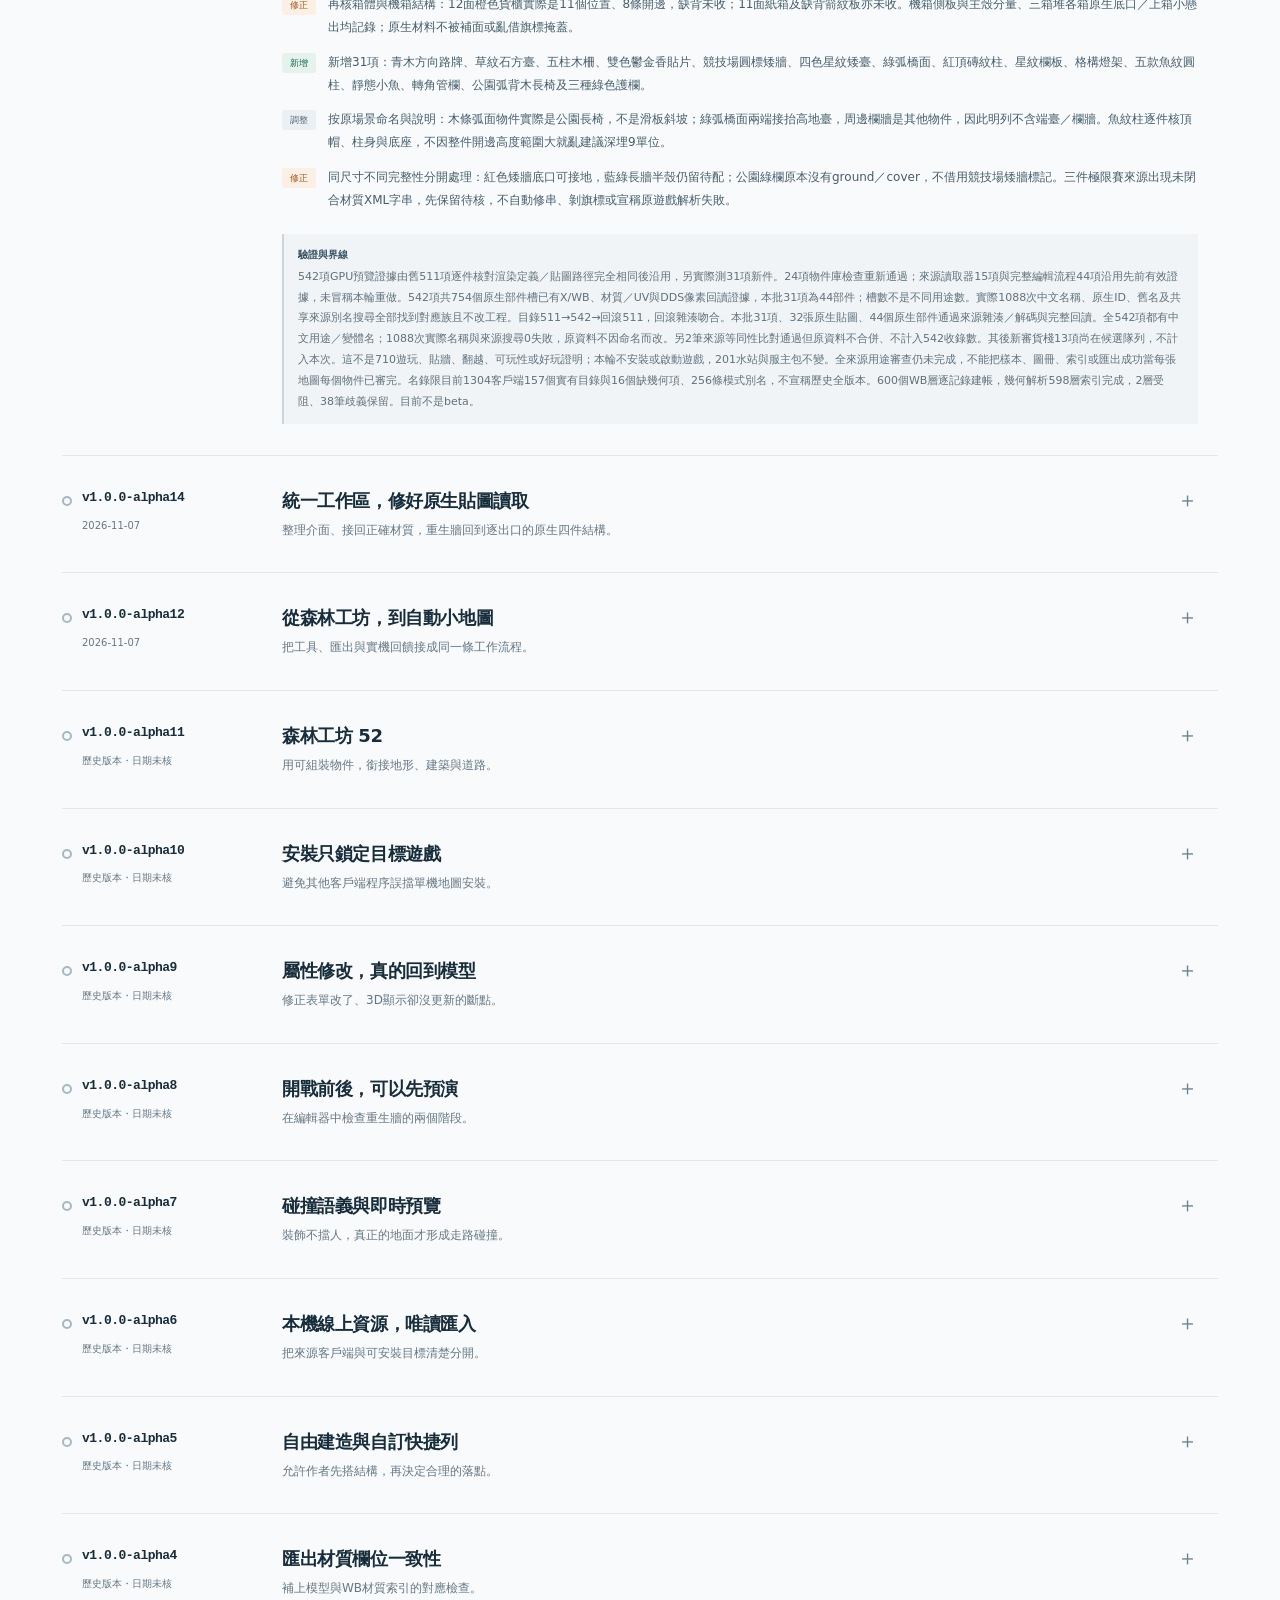
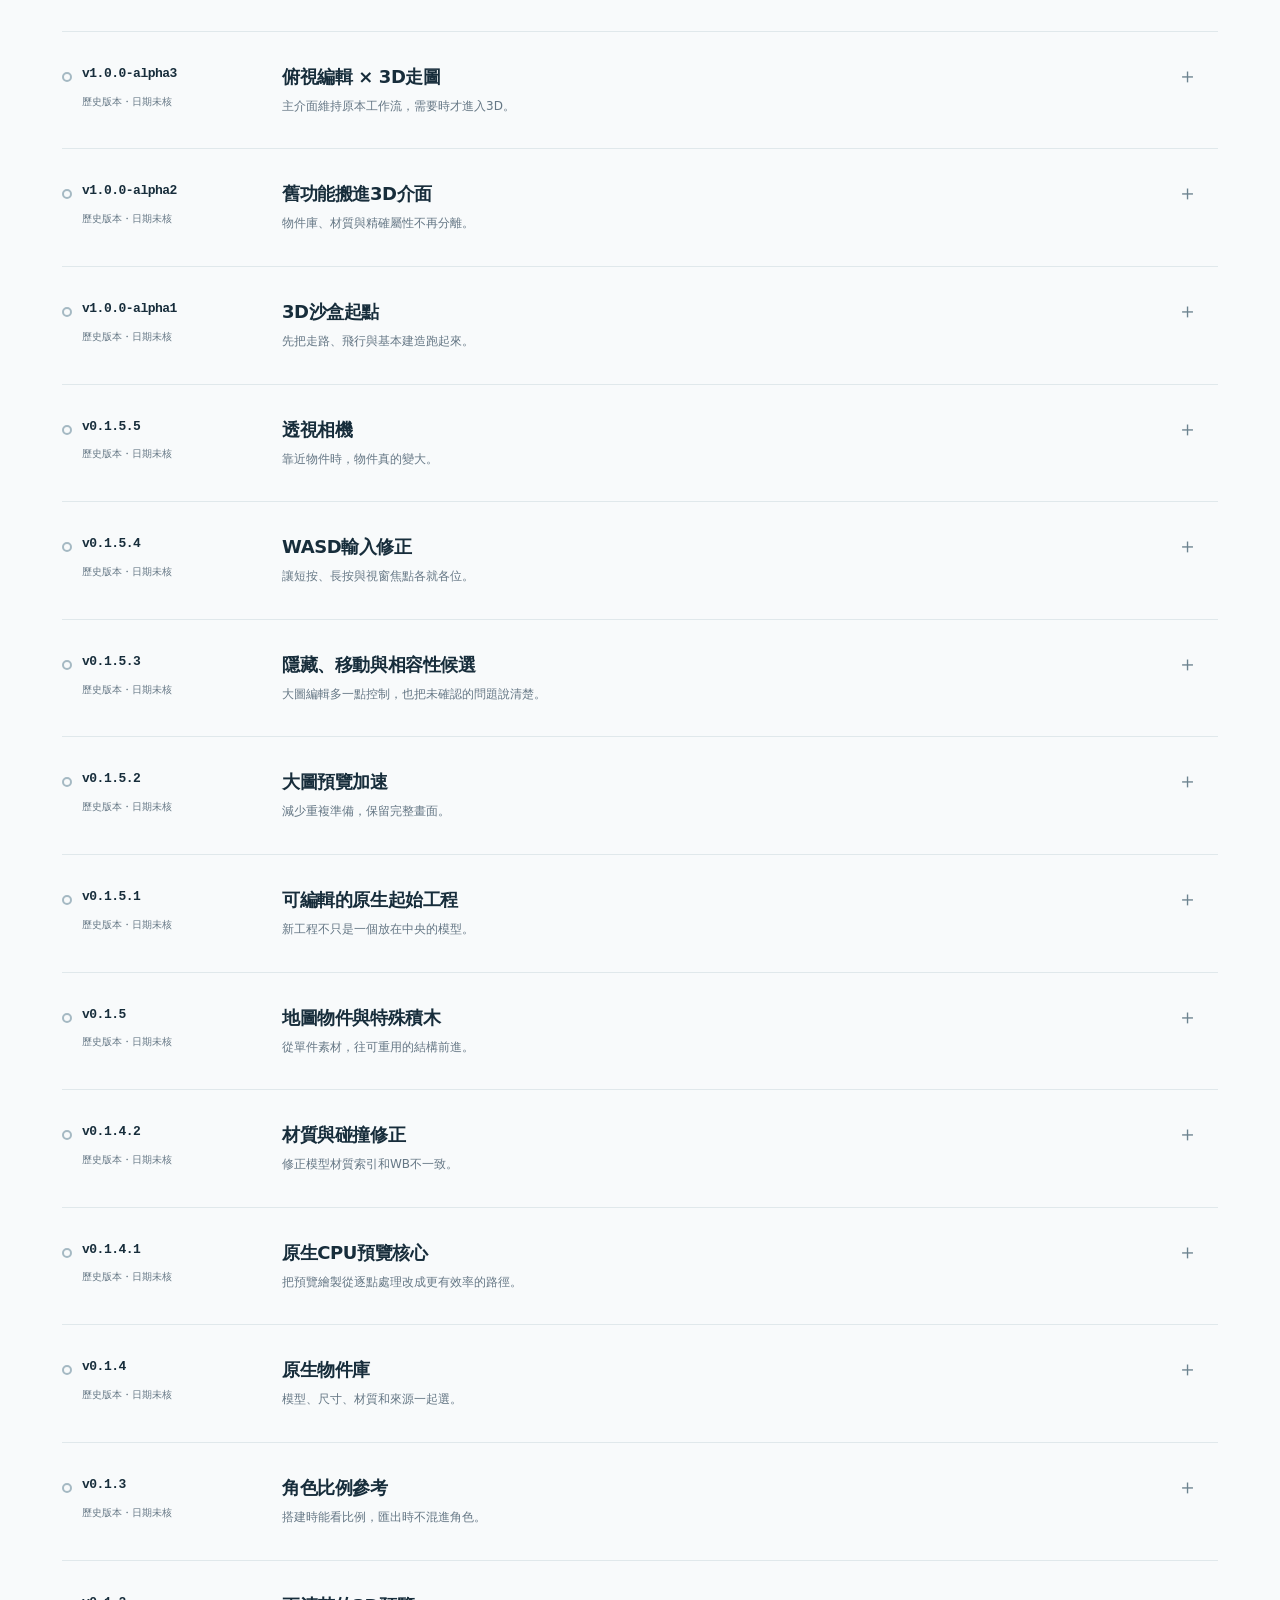
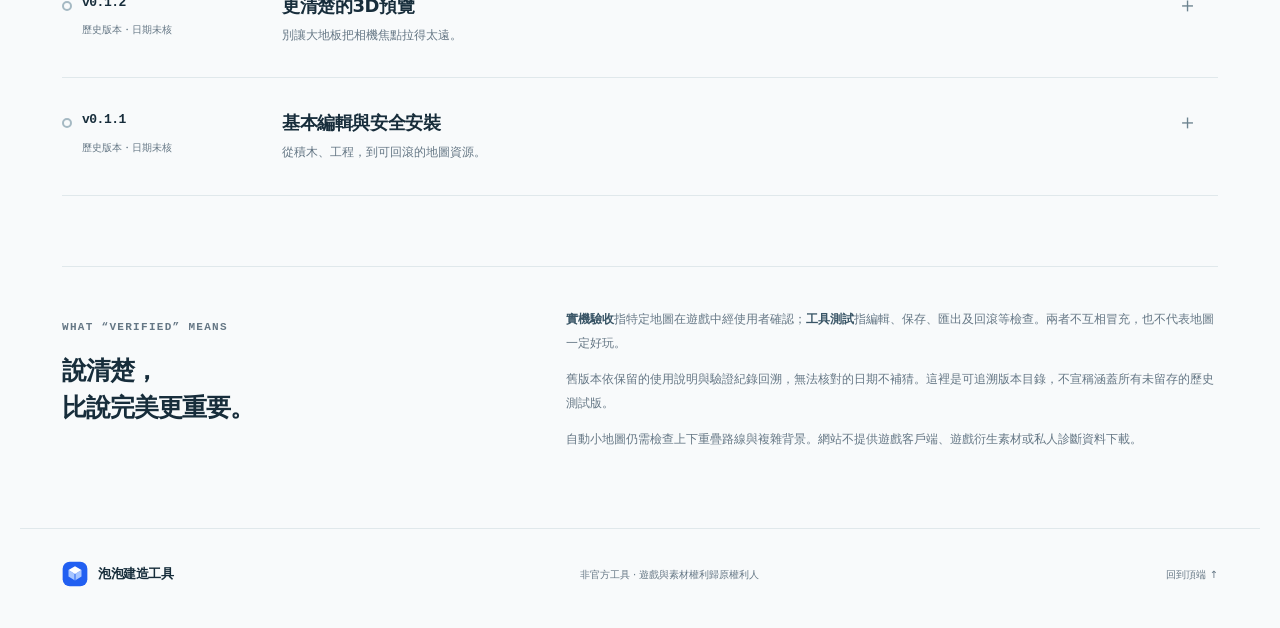
==== commit 09134a14: "docs: publish Alpha15 542 named native entries" ====
--- a/bubblefighter-map-builder/index.html
+++ b/bubblefighter-map-builder/index.html
@@ -1,4 +1,4 @@
-<!doctype html><html lang="zh-Hant"><head><meta charset="utf-8"><meta name="viewport" content="width=device-width, initial-scale=1"><meta name="description" content="泡泡建造工具版本紀錄：每個版本新增了什麼、修了哪些Bug，以及已驗證與待確認的界線。"><meta name="color-scheme" content="light"><meta property="og:title" content="泡泡建造工具｜版本紀錄"><meta property="og:description" content="從俯視積木到3D森林工坊，讓每次改動都有跡可循。"><title>泡泡建造工具｜版本紀錄</title><link rel="icon" href="mark.svg" type="image/svg+xml"><link rel="stylesheet" href="style.css"><script src="app.js" defer></script></head><body id="top"><a class="skip" href="#releases">跳至版本紀錄</a><header class="topbar"><a class="brand" href="./" aria-label="泡泡建造工具首頁"><img src="mark.svg" width="32" height="32" alt=""><span>泡泡<span class="brand-light">建造工具</span></span><span class="nav-label">更新紀錄</span></a><nav aria-label="主要導覽"><a href="#releases">版本時間軸</a><a href="#verification">驗證說明</a><a href="https://github.com/Euricotalavan/euricotalavan.github.io/tree/main/bubblefighter-map-builder" target="_blank" rel="noopener noreferrer">網站原始碼 ↗</a></nav></header><main><section class="hero"><div class="hero-copy"><p class="eyebrow"><span class="dot"></span> BUBBLEFIGHTER MAP BUILDER</p><h1>工具持續進化，<br><span>改動清楚記錄。</span></h1><p class="intro">從第一塊積木，到完整地圖。<br>這裡記錄每次新增、每個修復，以及我們實際確認到哪裡。</p><div class="hero-actions"><a class="button" href="#v1-0-0-alpha15">看看這次更新 <span aria-hidden="true">↗</span></a><span class="updated">更新於 2026.11.08</span></div></div><div class="hero-visual" aria-label="抽象地圖編輯示意，非遊戲截圖"><div class="visual-top"><span><i></i> BUILD / ITERATE / VERIFY</span><span>01 — 26</span></div><img src="blueprint.svg" alt="積木、路線與兩個基地組成的幾何地圖藍圖" width="500" height="315"><div class="visual-bottom"><span>每一個修復，都是下一張圖的起點。</span><span class="cross">＋</span></div></div></section><section class="current-strip" aria-label="目前版本狀態"><div><span class="overline">CURRENT BUILD</span><strong>v1.0.0-alpha15</strong></div><div class="strip-info"><span class="check">✓</span><div><strong>Alpha15・511項原生物件，持續覆審</strong><span>新增29項太空維修、工地與貨船元件；所有511項都有中文用途及變體名稱，1026次實際搜尋通過。</span></div></div><a href="#v1-0-0-alpha15" aria-label="閱讀1.0.0-alpha15更新">閱讀更新 <span aria-hidden="true">→</span></a></section><section id="releases" class="history"><div class="section-heading"><div><p class="eyebrow">THE CHANGELOG</p><h2>每個版本，都有來由。</h2></div><p>收錄 <strong>26</strong> 個可追溯版本<br><span>由新到舊 · 不虛構缺失日期</span></p></div><div class="filters"><label class="search"><span aria-hidden="true">⌕</span><span class="sr-only">搜尋版本或更新內容</span><input id="search" type="search" placeholder="搜尋版本、材質、碰撞、小地圖…" autocomplete="off"></label><div class="filter-buttons" role="group" aria-label="依更新類型篩選"><button type="button" data-filter="all" aria-pressed="true">全部</button><button type="button" data-filter="new" aria-pressed="false"><i class="new-dot"></i>新增</button><button type="button" data-filter="fix" aria-pressed="false"><i class="fix-dot"></i>修正</button><button type="button" data-filter="change" aria-pressed="false">調整</button></div><label class="sr-only" for="family">版本系列</label><select id="family"><option value="all">所有系列</option><option value="alpha">1.0 Alpha</option><option value="classic">早期編輯器 0.1</option></select></div><div class="result-meta"><p id="result-count" aria-live="polite">顯示全部 26 個版本</p><button id="clear" type="button" hidden>清除篩選 ↺</button></div><div id="release-list"><article class="release latest" id="v1-0-0-alpha15" data-family="alpha" data-kinds="change fix new" data-search="1.0.0-alpha15 Alpha15 原生物件庫：511項中文命名，工地與船用元件增補 目前511項、286族，皆有中文用途及變體名；原生地圖和編號可追溯，全來源逐件用途審查持續進行。 目前510個官方來源單件變體加1個原生組裝件，分為94族核心元件、192族道具裝飾。同用途的尺寸、材質及造型差異放在變體選單，不拿近似件灌不同用途數。 所有511項都有不重複中文用途名、同族及變體名，原生地圖與物件ID仍可搜尋追溯。部分部件帶ignoreBullet時分別註明，不把整件混稱全可穿彈；原生UV、幾何與材質旗標不靠猜測改寫。 修正原生來源抽屜重掛後內容頁仍隱藏的空白問題；匹配輸入對照為原版0項可見、修正版13項、回滾恢復0項。 物件庫分成核心建圖、道具裝飾、全部已審查候選及舊森林組件。52件舊組件保留在明確標示未覆審的分類，不再混進預設清單；舊工程相容資料不刪除。 唯讀模型預覽不再複製整張工程到每次工作，不把點選預覽誤判為工程修改；實際放置才嵌入模型與材質。 中文顯示分類與模型內部分類分離，避免命名／分類覆寫內部語義，讓背景物件錯誤觸發超出地板的檢查。 球場照明燈架依原位置由官方燈頭與三腳支架組裝。編輯器整體放置，匯出仍保留兩個部件各自的WB中心；90度旋轉與1.25倍縮放亦完成回讀對照。它是靜態道具，不是動態光源。 靜態原生組裝新增中心資料預檢，拒絕缺值、非有限數值、未知版本與功能／動畫混組；重生牆仍按每出口3可視＋1不可視標準獨立處理，不併入一般靜態組裝。 首批83項之後新增墓園9項、NERF6項與佔領戰球場11項，包含尖拱窗框、瓦頂、紙板矮牆及球場入口牆。26項完成原生幾何／UV／材質與DDS像素回讀及GPU預覽；未核對完整組裝或用途者繼續留待核，不混入一般物件庫。 再增加45項：原生繩網欄、森林木板與樹木、義式牆框、冰覆褐岩、木箱堆及木電桿等。跨模式取出的森林／冰河／沙漠物件依造型系列歸類，另保留原始資源系列與地圖ID，不混淆顯示分類及來源。 本批再納入59項：森林草頂石塊、原生隊色木擋板、圓木索欄、洞窟石拱、遺跡石柱與階台等。地形接口與貼地限制逐件寫明；複雜建築總組及配套不足者仍待核，不因匯出成功就塞入常用庫。 增加正交第三視角覆審，修正兩面都看成側邊時的誤判。紙板件更名為「紙板箱（長款／方款）」並註明底部未封、應貼地使用；不是桌台或懸空橋面。屋面等薄片也不再只靠兩張側視圖判定缺面。 覆審也包含小樂園與蓬鬆森林的大型／扁平來源件；大型場景總組不冒充通用小道具。逐圖分開記錄未研究、分析中與缺幾何受阻。後續候選即使已命名，仍須通過新鮮原生來源、編譯回讀與預覽，才納入交付快照，不自動塞進物件庫。 本批再加入34項：倉庫木箱與藍桶、混凝土路障、舊輪胎、靜態收音機與維修直梯，以及公園長椅、樹籬、石雕、壁燈和森林雙翼機等。梯子、燈具與載具均清楚標成靜態外觀，不冒稱有攀爬、動態照明或駕駛功能。 本批加入32項：紙牌矮障板、彎磚花臺、花盆與長花槽、白色園籬、苔紋石墩、低木柵，以及雪地木箱、靜態販賣機、路燈與機器夾爪等。開口花盆標示需貼地；燈具與機械只承諾靜態外觀，不冒稱有照明或互動功能。 本批加入19項：冰岩同族款、綠網護欄、童話矮木欄與苔邊路牌、草捆、太空三箱堆與八角地板、火星巨岩、直角樹籬、尖頂綠籬柱、桌布罩、海盜雙繩欄及靜態火盆座。薄片、開口底部、下埋量、原生無ground或ignoreBullet各自說明，不把靜態外觀冒稱有互動與可靠碰撞。 驗收找到一款新樹籬在既有核心族中被誤列道具，導致族數重複計數。已對齊同族變體分類，保留原生材質／幾何與碰撞未驗證提示，實際UI重新通過；沒有把失敗檢查忽略掉。 本批加入24項：小豬圖案牌、白框拱窗、白石小門柱組、韓式木屋開放立面、褐陶蓋罐、卵石鋪面、雙橫桿木欄、雪地白樺、帶雪裙的灰岩與原生完整冰拱。蓋罐大小及帶耳／素面、門柱數和冰拱造型均放同族變體；開放立面不冒稱完整可入房屋，鋪面不冒稱自帶可走碰撞。 加入22項原生候選：含輪平板貨車、八輪裝甲車、混合廢料堆、斜倚輪胎、鏽管堆、網欄與掛片，以及仙人掌、陶罐、苔石拱、棕櫚樹、遊具馬等。載具只是靜態外觀，不冒稱能駕駛或射擊；橋面標明沒有橋墩，部件與完整物件不混稱。 交叉覆審發現一件舊骷髏木箱被誤稱為獨立閉合六面箱。原生頂點及面連接實為兩個分離開口片殼，已撤出通用庫，不靠改旗標或補幾何蒙混通過；原資產、來源與舊工程讀取所需資料仍保留。 複雜模型不因超過1600三角面的優先篩選門檻就被丟棄。另查到官方原本就含車輪的完整貨車與裝甲車，使用它們，而非給無輪車身憑空拼輪。近似朝向、尺寸與原位配套繼續保留追溯，不自動灌入不同用途數。 本批新增21項：神廟彩邊臺墩、原生木推車、垂藤／偏冠喬木、山地短石牆、高腳設備罩、磚樓外殼、兩款廢車殼，以及墓地枯樹、石臺、長椅與雕飾。名稱按實際外觀和用途描述；缺輪車殼不冒稱完整可行駛車，雕飾也不是會動的怪物。 山地石牆同族增加兩個已審輪廓；實際UI驗證改為核對九個原生變體ID，保留首次舊測試失敗紀錄，不修改產品旗標來迎合測試。港村木箱補充原生底口斜差的視覺接地提示；通用撤回通知不再包含本機診斷路徑。 本批21項使用28個原生部件，重新回讀幾何、UV、材質狀態與DDS像素；343項舊渲染定義完全相同才沿用。364項中文名稱與來源等732次實際搜尋全部找到對應族，操作不改工程。 新增25項：墓地原生矮擋板、灰石階梯、短石坡與低欄；美術館陶瓶、沙發、人物掛畫、壁燈／吊燈；競技場旗架、紅邊矮牆、多燈燈板與黃頂展棚。燈飾只是原生靜態外觀，不冒稱新增照明；半殼木箱、缺幹葉片及缺中段柱蓋不當完整物件上架。 相同外觀的競技場短矮牆，原生有ground／cover與只有ignoreCamera的版本分開辨認。短段保留原生貼牆標記，長段明列無cover，不借旗標、不把來源標記當實機貼牆已通過。 候選在寫入前先逐一讀回原始貼圖來源、雜湊與解碼結果。本批25項涉及28張原生貼圖，全部可解碼後才進完整幾何／材質核對；既有6項高精度DDS限制仍保留，不以有損替代或舊PNG冒充修復。 加入28項原生候選：沙漠矮石、斷柱、金邊石長椅與沙地覆片；雪頂群岩、含竹幹的積雪竹叢、草簾板、雪欄與木矮臺；村落黃花草叢、招牌棚、花臺、警示箱、咖啡販賣機、回收箱和方向牌片。 名稱與提示直接說明使用條件：草簾板上口需要接梁；有斜底的石件說明微埋只是視覺接地建議；咖啡機明列原生薄殼，明顯缺多面機身的開門半殼另行保留。竹葉片不冒稱整株竹，缺中段的上下圓蓋不冒稱完整柱。 原生草面與石框、竹幹與竹葉、箱側與箱頂分材質保留。只有部分部件帶ignoreBullet時，不把整件混稱可穿彈；原生ground／cover標記不是遊戲內碰撞、貼牆或翻越已通過的證明。 新增34項：箱體、石柱、陶罐群、倒柱、飲料瓶、圓頂塔帽、拱形簷段、靜態木梯與繩梯、雪岩及雪枝冰臺。每項都有中文用途名與變體名稱，仍可用原生地圖、物件編號追溯。 回查原地圖位置後，綠色圓頂件命名為塔帽、拱形件命名為簷段，不把它們誤當布箱或橋。雪枝冰臺註明僅帶部分欄段；依靠原冰壁的冰晶殼與缺背箱殼未硬塞進一般物件庫。 沙漠石欄做連接殼與有限三角形射線抽樣，未通過的保留待核；原生旗標不借用、不亂補面。小木箱另核實8頂點、12三角形、18條邊皆雙面相接，不只憑三角形數宣稱封閉。 新增31項：雪帽木欄、雪橇、雪人公仔、紅葉花簇與盆栽列、樹池空框、屋頂煙囪、尖板雪欄、雪岩與低丘覆片；另加入太空艙門式矮欄、貨箱堆、圓罩燈柱、橙紋岩與八角矮臺。 回到原場景核對用途：矩形雪沿木框實際是樹池外框，不含樹或土；磚筒是綠瓦屋頂煙囪，不冒稱花盆。閣樓上下框缺柱和屋面、被遮住的鐘形內件另留待核，不只憑材質檔名硬取用途名。 31項全有中文用途名與尺寸／造型變體名；薄門牌、貼片植栽、空框或接地底口會在名稱／提示說清楚。物理root尚未證實支援的艙內螢幕、細欄先不收，亦不剝除物理資料讓匯出假通過。 新增29項：太空維修機箱、細管護欄、小柱、木框黑桶矮欄、紙箱堆、舷窗門片、NERF框牌、黃框網板、黑框鐵網、短板矮欄、警示柱、折臂燈柱、鋼甲板、黃框坡面、鍋爐頂管與雙色繩纜墩。 按實際用途取名而非套原生編號：回查貨船原場景，黃管組實際位於鍋爐上方，命名為黃彎管雙管組並明示不含鍋爐；貨櫃屋前面雖像完整建築，背面缺多層牆及櫃底，因此仍留待配套，不冒稱完整小屋。 再核箱體與機箱結構：12面橙色貨櫃實際是11個位置、8條開邊，缺背未收；11面紙箱及缺背箭紋板亦未收。機箱側板與主殼分量、三箱堆各箱原生底口／上箱小懸出均記錄；原生材料不被補面或亂借旗標掩蓋。"><div class="release-rail"><a href="#v1-0-0-alpha15" class="version">v1.0.0-alpha15</a><span class="release-date">2026-11-08</span><span class="latest-label">最新測試版</span></div><details open><summary><div><h3>Alpha15 原生物件庫：511項中文命名，工地與船用元件增補</h3><p>目前511項、286族，皆有中文用途及變體名；原生地圖和編號可追溯，全來源逐件用途審查持續進行。</p></div><span class="expand" aria-hidden="true">＋</span></summary><div class="release-body"><ul><li data-kind="new"><span class="tag new">新增</span><span>目前510個官方來源單件變體加1個原生組裝件，分為94族核心元件、192族道具裝飾。同用途的尺寸、材質及造型差異放在變體選單，不拿近似件灌不同用途數。</span></li><li data-kind="new"><span class="tag new">新增</span><span>所有511項都有不重複中文用途名、同族及變體名，原生地圖與物件ID仍可搜尋追溯。部分部件帶ignoreBullet時分別註明，不把整件混稱全可穿彈；原生UV、幾何與材質旗標不靠猜測改寫。</span></li><li data-kind="fix"><span class="tag fix">修正</span><span>修正原生來源抽屜重掛後內容頁仍隱藏的空白問題；匹配輸入對照為原版0項可見、修正版13項、回滾恢復0項。</span></li><li data-kind="change"><span class="tag change">調整</span><span>物件庫分成核心建圖、道具裝飾、全部已審查候選及舊森林組件。52件舊組件保留在明確標示未覆審的分類，不再混進預設清單；舊工程相容資料不刪除。</span></li><li data-kind="fix"><span class="tag fix">修正</span><span>唯讀模型預覽不再複製整張工程到每次工作，不把點選預覽誤判為工程修改；實際放置才嵌入模型與材質。</span></li><li data-kind="fix"><span class="tag fix">修正</span><span>中文顯示分類與模型內部分類分離，避免命名／分類覆寫內部語義，讓背景物件錯誤觸發超出地板的檢查。</span></li><li data-kind="new"><span class="tag new">新增</span><span>球場照明燈架依原位置由官方燈頭與三腳支架組裝。編輯器整體放置，匯出仍保留兩個部件各自的WB中心；90度旋轉與1.25倍縮放亦完成回讀對照。它是靜態道具，不是動態光源。</span></li><li data-kind="change"><span class="tag change">調整</span><span>靜態原生組裝新增中心資料預檢，拒絕缺值、非有限數值、未知版本與功能／動畫混組；重生牆仍按每出口3可視＋1不可視標準獨立處理，不併入一般靜態組裝。</span></li><li data-kind="new"><span class="tag new">新增</span><span>首批83項之後新增墓園9項、NERF6項與佔領戰球場11項，包含尖拱窗框、瓦頂、紙板矮牆及球場入口牆。26項完成原生幾何／UV／材質與DDS像素回讀及GPU預覽；未核對完整組裝或用途者繼續留待核，不混入一般物件庫。</span></li><li data-kind="new"><span class="tag new">新增</span><span>再增加45項：原生繩網欄、森林木板與樹木、義式牆框、冰覆褐岩、木箱堆及木電桿等。跨模式取出的森林／冰河／沙漠物件依造型系列歸類，另保留原始資源系列與地圖ID，不混淆顯示分類及來源。</span></li><li data-kind="new"><span class="tag new">新增</span><span>本批再納入59項：森林草頂石塊、原生隊色木擋板、圓木索欄、洞窟石拱、遺跡石柱與階台等。地形接口與貼地限制逐件寫明；複雜建築總組及配套不足者仍待核，不因匯出成功就塞入常用庫。</span></li><li data-kind="fix"><span class="tag fix">修正</span><span>增加正交第三視角覆審，修正兩面都看成側邊時的誤判。紙板件更名為「紙板箱（長款／方款）」並註明底部未封、應貼地使用；不是桌台或懸空橋面。屋面等薄片也不再只靠兩張側視圖判定缺面。</span></li><li data-kind="change"><span class="tag change">調整</span><span>覆審也包含小樂園與蓬鬆森林的大型／扁平來源件；大型場景總組不冒充通用小道具。逐圖分開記錄未研究、分析中與缺幾何受阻。後續候選即使已命名，仍須通過新鮮原生來源、編譯回讀與預覽，才納入交付快照，不自動塞進物件庫。</span></li><li data-kind="new"><span class="tag new">新增</span><span>本批再加入34項：倉庫木箱與藍桶、混凝土路障、舊輪胎、靜態收音機與維修直梯，以及公園長椅、樹籬、石雕、壁燈和森林雙翼機等。梯子、燈具與載具均清楚標成靜態外觀，不冒稱有攀爬、動態照明或駕駛功能。</span></li><li data-kind="new"><span class="tag new">新增</span><span>本批加入32項：紙牌矮障板、彎磚花臺、花盆與長花槽、白色園籬、苔紋石墩、低木柵，以及雪地木箱、靜態販賣機、路燈與機器夾爪等。開口花盆標示需貼地；燈具與機械只承諾靜態外觀，不冒稱有照明或互動功能。</span></li><li data-kind="new"><span class="tag new">新增</span><span>本批加入19項：冰岩同族款、綠網護欄、童話矮木欄與苔邊路牌、草捆、太空三箱堆與八角地板、火星巨岩、直角樹籬、尖頂綠籬柱、桌布罩、海盜雙繩欄及靜態火盆座。薄片、開口底部、下埋量、原生無ground或ignoreBullet各自說明，不把靜態外觀冒稱有互動與可靠碰撞。</span></li><li data-kind="fix"><span class="tag fix">修正</span><span>驗收找到一款新樹籬在既有核心族中被誤列道具，導致族數重複計數。已對齊同族變體分類，保留原生材質／幾何與碰撞未驗證提示，實際UI重新通過；沒有把失敗檢查忽略掉。</span></li><li data-kind="new"><span class="tag new">新增</span><span>本批加入24項：小豬圖案牌、白框拱窗、白石小門柱組、韓式木屋開放立面、褐陶蓋罐、卵石鋪面、雙橫桿木欄、雪地白樺、帶雪裙的灰岩與原生完整冰拱。蓋罐大小及帶耳／素面、門柱數和冰拱造型均放同族變體；開放立面不冒稱完整可入房屋，鋪面不冒稱自帶可走碰撞。</span></li><li data-kind="new"><span class="tag new">新增</span><span>加入22項原生候選：含輪平板貨車、八輪裝甲車、混合廢料堆、斜倚輪胎、鏽管堆、網欄與掛片，以及仙人掌、陶罐、苔石拱、棕櫚樹、遊具馬等。載具只是靜態外觀，不冒稱能駕駛或射擊；橋面標明沒有橋墩，部件與完整物件不混稱。</span></li><li data-kind="fix"><span class="tag fix">修正</span><span>交叉覆審發現一件舊骷髏木箱被誤稱為獨立閉合六面箱。原生頂點及面連接實為兩個分離開口片殼，已撤出通用庫，不靠改旗標或補幾何蒙混通過；原資產、來源與舊工程讀取所需資料仍保留。</span></li><li data-kind="change"><span class="tag change">調整</span><span>複雜模型不因超過1600三角面的優先篩選門檻就被丟棄。另查到官方原本就含車輪的完整貨車與裝甲車，使用它們，而非給無輪車身憑空拼輪。近似朝向、尺寸與原位配套繼續保留追溯，不自動灌入不同用途數。</span></li><li data-kind="new"><span class="tag new">新增</span><span>本批新增21項：神廟彩邊臺墩、原生木推車、垂藤／偏冠喬木、山地短石牆、高腳設備罩、磚樓外殼、兩款廢車殼，以及墓地枯樹、石臺、長椅與雕飾。名稱按實際外觀和用途描述；缺輪車殼不冒稱完整可行駛車，雕飾也不是會動的怪物。</span></li><li data-kind="fix"><span class="tag fix">修正</span><span>山地石牆同族增加兩個已審輪廓；實際UI驗證改為核對九個原生變體ID，保留首次舊測試失敗紀錄，不修改產品旗標來迎合測試。港村木箱補充原生底口斜差的視覺接地提示；通用撤回通知不再包含本機診斷路徑。</span></li><li data-kind="change"><span class="tag change">調整</span><span>本批21項使用28個原生部件，重新回讀幾何、UV、材質狀態與DDS像素；343項舊渲染定義完全相同才沿用。364項中文名稱與來源等732次實際搜尋全部找到對應族，操作不改工程。</span></li><li data-kind="new"><span class="tag new">新增</span><span>新增25項：墓地原生矮擋板、灰石階梯、短石坡與低欄；美術館陶瓶、沙發、人物掛畫、壁燈／吊燈；競技場旗架、紅邊矮牆、多燈燈板與黃頂展棚。燈飾只是原生靜態外觀，不冒稱新增照明；半殼木箱、缺幹葉片及缺中段柱蓋不當完整物件上架。</span></li><li data-kind="change"><span class="tag change">調整</span><span>相同外觀的競技場短矮牆，原生有ground／cover與只有ignoreCamera的版本分開辨認。短段保留原生貼牆標記，長段明列無cover，不借旗標、不把來源標記當實機貼牆已通過。</span></li><li data-kind="fix"><span class="tag fix">修正</span><span>候選在寫入前先逐一讀回原始貼圖來源、雜湊與解碼結果。本批25項涉及28張原生貼圖，全部可解碼後才進完整幾何／材質核對；既有6項高精度DDS限制仍保留，不以有損替代或舊PNG冒充修復。</span></li><li data-kind="new"><span class="tag new">新增</span><span>加入28項原生候選：沙漠矮石、斷柱、金邊石長椅與沙地覆片；雪頂群岩、含竹幹的積雪竹叢、草簾板、雪欄與木矮臺；村落黃花草叢、招牌棚、花臺、警示箱、咖啡販賣機、回收箱和方向牌片。</span></li><li data-kind="change"><span class="tag change">調整</span><span>名稱與提示直接說明使用條件：草簾板上口需要接梁；有斜底的石件說明微埋只是視覺接地建議；咖啡機明列原生薄殼，明顯缺多面機身的開門半殼另行保留。竹葉片不冒稱整株竹，缺中段的上下圓蓋不冒稱完整柱。</span></li><li data-kind="fix"><span class="tag fix">修正</span><span>原生草面與石框、竹幹與竹葉、箱側與箱頂分材質保留。只有部分部件帶ignoreBullet時，不把整件混稱可穿彈；原生ground／cover標記不是遊戲內碰撞、貼牆或翻越已通過的證明。</span></li><li data-kind="new"><span class="tag new">新增</span><span>新增34項：箱體、石柱、陶罐群、倒柱、飲料瓶、圓頂塔帽、拱形簷段、靜態木梯與繩梯、雪岩及雪枝冰臺。每項都有中文用途名與變體名稱，仍可用原生地圖、物件編號追溯。</span></li><li data-kind="change"><span class="tag change">調整</span><span>回查原地圖位置後，綠色圓頂件命名為塔帽、拱形件命名為簷段，不把它們誤當布箱或橋。雪枝冰臺註明僅帶部分欄段；依靠原冰壁的冰晶殼與缺背箱殼未硬塞進一般物件庫。</span></li><li data-kind="fix"><span class="tag fix">修正</span><span>沙漠石欄做連接殼與有限三角形射線抽樣，未通過的保留待核；原生旗標不借用、不亂補面。小木箱另核實8頂點、12三角形、18條邊皆雙面相接，不只憑三角形數宣稱封閉。</span></li><li data-kind="new"><span class="tag new">新增</span><span>新增31項：雪帽木欄、雪橇、雪人公仔、紅葉花簇與盆栽列、樹池空框、屋頂煙囪、尖板雪欄、雪岩與低丘覆片；另加入太空艙門式矮欄、貨箱堆、圓罩燈柱、橙紋岩與八角矮臺。</span></li><li data-kind="change"><span class="tag change">調整</span><span>回到原場景核對用途：矩形雪沿木框實際是樹池外框，不含樹或土；磚筒是綠瓦屋頂煙囪，不冒稱花盆。閣樓上下框缺柱和屋面、被遮住的鐘形內件另留待核，不只憑材質檔名硬取用途名。</span></li><li data-kind="fix"><span class="tag fix">修正</span><span>31項全有中文用途名與尺寸／造型變體名；薄門牌、貼片植栽、空框或接地底口會在名稱／提示說清楚。物理root尚未證實支援的艙內螢幕、細欄先不收，亦不剝除物理資料讓匯出假通過。</span></li><li data-kind="new"><span class="tag new">新增</span><span>新增29項：太空維修機箱、細管護欄、小柱、木框黑桶矮欄、紙箱堆、舷窗門片、NERF框牌、黃框網板、黑框鐵網、短板矮欄、警示柱、折臂燈柱、鋼甲板、黃框坡面、鍋爐頂管與雙色繩纜墩。</span></li><li data-kind="change"><span class="tag change">調整</span><span>按實際用途取名而非套原生編號：回查貨船原場景，黃管組實際位於鍋爐上方，命名為黃彎管雙管組並明示不含鍋爐；貨櫃屋前面雖像完整建築，背面缺多層牆及櫃底，因此仍留待配套，不冒稱完整小屋。</span></li><li data-kind="fix"><span class="tag fix">修正</span><span>再核箱體與機箱結構：12面橙色貨櫃實際是11個位置、8條開邊，缺背未收；11面紙箱及缺背箭紋板亦未收。機箱側板與主殼分量、三箱堆各箱原生底口／上箱小懸出均記錄；原生材料不被補面或亂借旗標掩蓋。</span></li></ul><p class="release-note"><span>驗證與界線</span>511項GPU預覽證據由舊482項逐件核對渲染定義／貼圖路徑完全相同後沿用，另實際測29項新件。24項物件庫檢查重新通過；來源讀取器15項與完整編輯流程44項沿用先前有效證據，未冒稱本輪重做。511項共710個原生部件槽已有X/WB、材質／UV與DDS像素回讀證據，本批29項為56部件；槽數不是不同用途數。實際1026次中文名稱、原生ID、舊名及共享來源別名搜尋全部找到對應族且不改工程。目錄482→511→回滾482，回滾雜湊吻合。本批29項涉及30張原生貼圖及56個部件，先核原始雜湊與解碼，再回讀幾何、UV、材質、動畫及原WB中心。薄門片、靠牆缺背框牌、需接地底口與坡面薄殼會在名稱／提示明列，不當完整密封物件。凍結版本批兩項檢查初次通過；前批Windows拒絕重新命名紀錄仍保留，未宣稱其根因已修。其後11項新候選尚未計入511。這不是710遊玩、貼牆、翻越、可玩性或好玩證明；本輪不安裝或啟動遊戲，201水站與服主包不變。全來源用途審查仍未完成，不能把樣本、圖冊、索引或匯出成功當每張地圖每個物件已審完。名錄限目前1304客戶端157個實有目錄與16個缺幾何項、256條模式別名，不宣稱歷史全版本。600個WB層逐記錄建帳，幾何解析598層索引完成，2層受阻、38筆歧義保留。目前不是beta。</p></div></details></article>
+<!doctype html><html lang="zh-Hant"><head><meta charset="utf-8"><meta name="viewport" content="width=device-width, initial-scale=1"><meta name="description" content="泡泡建造工具版本紀錄：每個版本新增了什麼、修了哪些Bug，以及已驗證與待確認的界線。"><meta name="color-scheme" content="light"><meta property="og:title" content="泡泡建造工具｜版本紀錄"><meta property="og:description" content="從俯視積木到3D森林工坊，讓每次改動都有跡可循。"><title>泡泡建造工具｜版本紀錄</title><link rel="icon" href="mark.svg" type="image/svg+xml"><link rel="stylesheet" href="style.css"><script src="app.js" defer></script></head><body id="top"><a class="skip" href="#releases">跳至版本紀錄</a><header class="topbar"><a class="brand" href="./" aria-label="泡泡建造工具首頁"><img src="mark.svg" width="32" height="32" alt=""><span>泡泡<span class="brand-light">建造工具</span></span><span class="nav-label">更新紀錄</span></a><nav aria-label="主要導覽"><a href="#releases">版本時間軸</a><a href="#verification">驗證說明</a><a href="https://github.com/Euricotalavan/euricotalavan.github.io/tree/main/bubblefighter-map-builder" target="_blank" rel="noopener noreferrer">網站原始碼 ↗</a></nav></header><main><section class="hero"><div class="hero-copy"><p class="eyebrow"><span class="dot"></span> BUBBLEFIGHTER MAP BUILDER</p><h1>工具持續進化，<br><span>改動清楚記錄。</span></h1><p class="intro">從第一塊積木，到完整地圖。<br>這裡記錄每次新增、每個修復，以及我們實際確認到哪裡。</p><div class="hero-actions"><a class="button" href="#v1-0-0-alpha15">看看這次更新 <span aria-hidden="true">↗</span></a><span class="updated">更新於 2026.11.08</span></div></div><div class="hero-visual" aria-label="抽象地圖編輯示意，非遊戲截圖"><div class="visual-top"><span><i></i> BUILD / ITERATE / VERIFY</span><span>01 — 26</span></div><img src="blueprint.svg" alt="積木、路線與兩個基地組成的幾何地圖藍圖" width="500" height="315"><div class="visual-bottom"><span>每一個修復，都是下一張圖的起點。</span><span class="cross">＋</span></div></div></section><section class="current-strip" aria-label="目前版本狀態"><div><span class="overline">CURRENT BUILD</span><strong>v1.0.0-alpha15</strong></div><div class="strip-info"><span class="check">✓</span><div><strong>Alpha15・542項原生物件，持續覆審</strong><span>新增31項原生路牌、花叢、矮臺、橋面、魚紋柱、靜態小魚、長椅和護欄；1088次實際搜尋通過。</span></div></div><a href="#v1-0-0-alpha15" aria-label="閱讀1.0.0-alpha15更新">閱讀更新 <span aria-hidden="true">→</span></a></section><section id="releases" class="history"><div class="section-heading"><div><p class="eyebrow">THE CHANGELOG</p><h2>每個版本，都有來由。</h2></div><p>收錄 <strong>26</strong> 個可追溯版本<br><span>由新到舊 · 不虛構缺失日期</span></p></div><div class="filters"><label class="search"><span aria-hidden="true">⌕</span><span class="sr-only">搜尋版本或更新內容</span><input id="search" type="search" placeholder="搜尋版本、材質、碰撞、小地圖…" autocomplete="off"></label><div class="filter-buttons" role="group" aria-label="依更新類型篩選"><button type="button" data-filter="all" aria-pressed="true">全部</button><button type="button" data-filter="new" aria-pressed="false"><i class="new-dot"></i>新增</button><button type="button" data-filter="fix" aria-pressed="false"><i class="fix-dot"></i>修正</button><button type="button" data-filter="change" aria-pressed="false">調整</button></div><label class="sr-only" for="family">版本系列</label><select id="family"><option value="all">所有系列</option><option value="alpha">1.0 Alpha</option><option value="classic">早期編輯器 0.1</option></select></div><div class="result-meta"><p id="result-count" aria-live="polite">顯示全部 26 個版本</p><button id="clear" type="button" hidden>清除篩選 ↺</button></div><div id="release-list"><article class="release latest" id="v1-0-0-alpha15" data-family="alpha" data-kinds="change fix new" data-search="1.0.0-alpha15 Alpha15 原生物件庫：542項中文命名，補充公園與競技場元件 目前542項、302族，皆有中文用途及變體名；原生地圖和編號可追溯，全來源逐件用途審查持續進行。 目前541個官方來源單件變體加1個原生組裝件，分為100族核心元件、202族道具裝飾。同用途的尺寸、材質及造型差異放在變體選單，不拿近似件灌不同用途數。 所有542項都有不重複中文用途名、同族及變體名，原生地圖與物件ID仍可搜尋追溯。部分部件帶ignoreBullet時分別註明，不把整件混稱全可穿彈；原生UV、幾何與材質旗標不靠猜測改寫。 修正原生來源抽屜重掛後內容頁仍隱藏的空白問題；匹配輸入對照為原版0項可見、修正版13項、回滾恢復0項。 物件庫分成核心建圖、道具裝飾、全部已審查候選及舊森林組件。52件舊組件保留在明確標示未覆審的分類，不再混進預設清單；舊工程相容資料不刪除。 唯讀模型預覽不再複製整張工程到每次工作，不把點選預覽誤判為工程修改；實際放置才嵌入模型與材質。 中文顯示分類與模型內部分類分離，避免命名／分類覆寫內部語義，讓背景物件錯誤觸發超出地板的檢查。 球場照明燈架依原位置由官方燈頭與三腳支架組裝。編輯器整體放置，匯出仍保留兩個部件各自的WB中心；90度旋轉與1.25倍縮放亦完成回讀對照。它是靜態道具，不是動態光源。 靜態原生組裝新增中心資料預檢，拒絕缺值、非有限數值、未知版本與功能／動畫混組；重生牆仍按每出口3可視＋1不可視標準獨立處理，不併入一般靜態組裝。 首批83項之後新增墓園9項、NERF6項與佔領戰球場11項，包含尖拱窗框、瓦頂、紙板矮牆及球場入口牆。26項完成原生幾何／UV／材質與DDS像素回讀及GPU預覽；未核對完整組裝或用途者繼續留待核，不混入一般物件庫。 再增加45項：原生繩網欄、森林木板與樹木、義式牆框、冰覆褐岩、木箱堆及木電桿等。跨模式取出的森林／冰河／沙漠物件依造型系列歸類，另保留原始資源系列與地圖ID，不混淆顯示分類及來源。 本批再納入59項：森林草頂石塊、原生隊色木擋板、圓木索欄、洞窟石拱、遺跡石柱與階台等。地形接口與貼地限制逐件寫明；複雜建築總組及配套不足者仍待核，不因匯出成功就塞入常用庫。 增加正交第三視角覆審，修正兩面都看成側邊時的誤判。紙板件更名為「紙板箱（長款／方款）」並註明底部未封、應貼地使用；不是桌台或懸空橋面。屋面等薄片也不再只靠兩張側視圖判定缺面。 覆審也包含小樂園與蓬鬆森林的大型／扁平來源件；大型場景總組不冒充通用小道具。逐圖分開記錄未研究、分析中與缺幾何受阻。後續候選即使已命名，仍須通過新鮮原生來源、編譯回讀與預覽，才納入交付快照，不自動塞進物件庫。 本批再加入34項：倉庫木箱與藍桶、混凝土路障、舊輪胎、靜態收音機與維修直梯，以及公園長椅、樹籬、石雕、壁燈和森林雙翼機等。梯子、燈具與載具均清楚標成靜態外觀，不冒稱有攀爬、動態照明或駕駛功能。 本批加入32項：紙牌矮障板、彎磚花臺、花盆與長花槽、白色園籬、苔紋石墩、低木柵，以及雪地木箱、靜態販賣機、路燈與機器夾爪等。開口花盆標示需貼地；燈具與機械只承諾靜態外觀，不冒稱有照明或互動功能。 本批加入19項：冰岩同族款、綠網護欄、童話矮木欄與苔邊路牌、草捆、太空三箱堆與八角地板、火星巨岩、直角樹籬、尖頂綠籬柱、桌布罩、海盜雙繩欄及靜態火盆座。薄片、開口底部、下埋量、原生無ground或ignoreBullet各自說明，不把靜態外觀冒稱有互動與可靠碰撞。 驗收找到一款新樹籬在既有核心族中被誤列道具，導致族數重複計數。已對齊同族變體分類，保留原生材質／幾何與碰撞未驗證提示，實際UI重新通過；沒有把失敗檢查忽略掉。 本批加入24項：小豬圖案牌、白框拱窗、白石小門柱組、韓式木屋開放立面、褐陶蓋罐、卵石鋪面、雙橫桿木欄、雪地白樺、帶雪裙的灰岩與原生完整冰拱。蓋罐大小及帶耳／素面、門柱數和冰拱造型均放同族變體；開放立面不冒稱完整可入房屋，鋪面不冒稱自帶可走碰撞。 加入22項原生候選：含輪平板貨車、八輪裝甲車、混合廢料堆、斜倚輪胎、鏽管堆、網欄與掛片，以及仙人掌、陶罐、苔石拱、棕櫚樹、遊具馬等。載具只是靜態外觀，不冒稱能駕駛或射擊；橋面標明沒有橋墩，部件與完整物件不混稱。 交叉覆審發現一件舊骷髏木箱被誤稱為獨立閉合六面箱。原生頂點及面連接實為兩個分離開口片殼，已撤出通用庫，不靠改旗標或補幾何蒙混通過；原資產、來源與舊工程讀取所需資料仍保留。 複雜模型不因超過1600三角面的優先篩選門檻就被丟棄。另查到官方原本就含車輪的完整貨車與裝甲車，使用它們，而非給無輪車身憑空拼輪。近似朝向、尺寸與原位配套繼續保留追溯，不自動灌入不同用途數。 本批新增21項：神廟彩邊臺墩、原生木推車、垂藤／偏冠喬木、山地短石牆、高腳設備罩、磚樓外殼、兩款廢車殼，以及墓地枯樹、石臺、長椅與雕飾。名稱按實際外觀和用途描述；缺輪車殼不冒稱完整可行駛車，雕飾也不是會動的怪物。 山地石牆同族增加兩個已審輪廓；實際UI驗證改為核對九個原生變體ID，保留首次舊測試失敗紀錄，不修改產品旗標來迎合測試。港村木箱補充原生底口斜差的視覺接地提示；通用撤回通知不再包含本機診斷路徑。 本批21項使用28個原生部件，重新回讀幾何、UV、材質狀態與DDS像素；343項舊渲染定義完全相同才沿用。364項中文名稱與來源等732次實際搜尋全部找到對應族，操作不改工程。 新增25項：墓地原生矮擋板、灰石階梯、短石坡與低欄；美術館陶瓶、沙發、人物掛畫、壁燈／吊燈；競技場旗架、紅邊矮牆、多燈燈板與黃頂展棚。燈飾只是原生靜態外觀，不冒稱新增照明；半殼木箱、缺幹葉片及缺中段柱蓋不當完整物件上架。 相同外觀的競技場短矮牆，原生有ground／cover與只有ignoreCamera的版本分開辨認。短段保留原生貼牆標記，長段明列無cover，不借旗標、不把來源標記當實機貼牆已通過。 候選在寫入前先逐一讀回原始貼圖來源、雜湊與解碼結果。本批25項涉及28張原生貼圖，全部可解碼後才進完整幾何／材質核對；既有6項高精度DDS限制仍保留，不以有損替代或舊PNG冒充修復。 加入28項原生候選：沙漠矮石、斷柱、金邊石長椅與沙地覆片；雪頂群岩、含竹幹的積雪竹叢、草簾板、雪欄與木矮臺；村落黃花草叢、招牌棚、花臺、警示箱、咖啡販賣機、回收箱和方向牌片。 名稱與提示直接說明使用條件：草簾板上口需要接梁；有斜底的石件說明微埋只是視覺接地建議；咖啡機明列原生薄殼，明顯缺多面機身的開門半殼另行保留。竹葉片不冒稱整株竹，缺中段的上下圓蓋不冒稱完整柱。 原生草面與石框、竹幹與竹葉、箱側與箱頂分材質保留。只有部分部件帶ignoreBullet時，不把整件混稱可穿彈；原生ground／cover標記不是遊戲內碰撞、貼牆或翻越已通過的證明。 新增34項：箱體、石柱、陶罐群、倒柱、飲料瓶、圓頂塔帽、拱形簷段、靜態木梯與繩梯、雪岩及雪枝冰臺。每項都有中文用途名與變體名稱，仍可用原生地圖、物件編號追溯。 回查原地圖位置後，綠色圓頂件命名為塔帽、拱形件命名為簷段，不把它們誤當布箱或橋。雪枝冰臺註明僅帶部分欄段；依靠原冰壁的冰晶殼與缺背箱殼未硬塞進一般物件庫。 沙漠石欄做連接殼與有限三角形射線抽樣，未通過的保留待核；原生旗標不借用、不亂補面。小木箱另核實8頂點、12三角形、18條邊皆雙面相接，不只憑三角形數宣稱封閉。 新增31項：雪帽木欄、雪橇、雪人公仔、紅葉花簇與盆栽列、樹池空框、屋頂煙囪、尖板雪欄、雪岩與低丘覆片；另加入太空艙門式矮欄、貨箱堆、圓罩燈柱、橙紋岩與八角矮臺。 回到原場景核對用途：矩形雪沿木框實際是樹池外框，不含樹或土；磚筒是綠瓦屋頂煙囪，不冒稱花盆。閣樓上下框缺柱和屋面、被遮住的鐘形內件另留待核，不只憑材質檔名硬取用途名。 31項全有中文用途名與尺寸／造型變體名；薄門牌、貼片植栽、空框或接地底口會在名稱／提示說清楚。物理root尚未證實支援的艙內螢幕、細欄先不收，亦不剝除物理資料讓匯出假通過。 新增29項：太空維修機箱、細管護欄、小柱、木框黑桶矮欄、紙箱堆、舷窗門片、NERF框牌、黃框網板、黑框鐵網、短板矮欄、警示柱、折臂燈柱、鋼甲板、黃框坡面、鍋爐頂管與雙色繩纜墩。 按實際用途取名而非套原生編號：回查貨船原場景，黃管組實際位於鍋爐上方，命名為黃彎管雙管組並明示不含鍋爐；貨櫃屋前面雖像完整建築，背面缺多層牆及櫃底，因此仍留待配套，不冒稱完整小屋。 再核箱體與機箱結構：12面橙色貨櫃實際是11個位置、8條開邊，缺背未收；11面紙箱及缺背箭紋板亦未收。機箱側板與主殼分量、三箱堆各箱原生底口／上箱小懸出均記錄；原生材料不被補面或亂借旗標掩蓋。 新增31項：青木方向路牌、草紋石方臺、五柱木柵、雙色鬱金香貼片、競技場圓標矮牆、四色星紋矮臺、綠弧橋面、紅頂磚紋柱、星紋欄板、格構燈架、五款魚紋圓柱、靜態小魚、轉角管欄、公園弧背木長椅及三種綠色護欄。 按原場景命名與說明：木條弧面物件實際是公園長椅，不是滑板斜坡；綠弧橋面兩端接抬高地臺，周邊欄牆是其他物件，因此明列不含端臺／欄牆。魚紋柱逐件核頂帽、柱身與底座，不因整件開邊高度範圍大就亂建議深埋9單位。 同尺寸不同完整性分開處理：紅色矮牆底口可接地，藍綠長牆半殼仍留待配；公園綠欄原本沒有ground／cover，不借用競技場矮牆標記。三件極限賽來源出現未閉合材質XML字串，先保留待核，不自動修串、剝旗標或宣稱原遊戲解析失敗。"><div class="release-rail"><a href="#v1-0-0-alpha15" class="version">v1.0.0-alpha15</a><span class="release-date">2026-11-08</span><span class="latest-label">最新測試版</span></div><details open><summary><div><h3>Alpha15 原生物件庫：542項中文命名，補充公園與競技場元件</h3><p>目前542項、302族，皆有中文用途及變體名；原生地圖和編號可追溯，全來源逐件用途審查持續進行。</p></div><span class="expand" aria-hidden="true">＋</span></summary><div class="release-body"><ul><li data-kind="new"><span class="tag new">新增</span><span>目前541個官方來源單件變體加1個原生組裝件，分為100族核心元件、202族道具裝飾。同用途的尺寸、材質及造型差異放在變體選單，不拿近似件灌不同用途數。</span></li><li data-kind="new"><span class="tag new">新增</span><span>所有542項都有不重複中文用途名、同族及變體名，原生地圖與物件ID仍可搜尋追溯。部分部件帶ignoreBullet時分別註明，不把整件混稱全可穿彈；原生UV、幾何與材質旗標不靠猜測改寫。</span></li><li data-kind="fix"><span class="tag fix">修正</span><span>修正原生來源抽屜重掛後內容頁仍隱藏的空白問題；匹配輸入對照為原版0項可見、修正版13項、回滾恢復0項。</span></li><li data-kind="change"><span class="tag change">調整</span><span>物件庫分成核心建圖、道具裝飾、全部已審查候選及舊森林組件。52件舊組件保留在明確標示未覆審的分類，不再混進預設清單；舊工程相容資料不刪除。</span></li><li data-kind="fix"><span class="tag fix">修正</span><span>唯讀模型預覽不再複製整張工程到每次工作，不把點選預覽誤判為工程修改；實際放置才嵌入模型與材質。</span></li><li data-kind="fix"><span class="tag fix">修正</span><span>中文顯示分類與模型內部分類分離，避免命名／分類覆寫內部語義，讓背景物件錯誤觸發超出地板的檢查。</span></li><li data-kind="new"><span class="tag new">新增</span><span>球場照明燈架依原位置由官方燈頭與三腳支架組裝。編輯器整體放置，匯出仍保留兩個部件各自的WB中心；90度旋轉與1.25倍縮放亦完成回讀對照。它是靜態道具，不是動態光源。</span></li><li data-kind="change"><span class="tag change">調整</span><span>靜態原生組裝新增中心資料預檢，拒絕缺值、非有限數值、未知版本與功能／動畫混組；重生牆仍按每出口3可視＋1不可視標準獨立處理，不併入一般靜態組裝。</span></li><li data-kind="new"><span class="tag new">新增</span><span>首批83項之後新增墓園9項、NERF6項與佔領戰球場11項，包含尖拱窗框、瓦頂、紙板矮牆及球場入口牆。26項完成原生幾何／UV／材質與DDS像素回讀及GPU預覽；未核對完整組裝或用途者繼續留待核，不混入一般物件庫。</span></li><li data-kind="new"><span class="tag new">新增</span><span>再增加45項：原生繩網欄、森林木板與樹木、義式牆框、冰覆褐岩、木箱堆及木電桿等。跨模式取出的森林／冰河／沙漠物件依造型系列歸類，另保留原始資源系列與地圖ID，不混淆顯示分類及來源。</span></li><li data-kind="new"><span class="tag new">新增</span><span>本批再納入59項：森林草頂石塊、原生隊色木擋板、圓木索欄、洞窟石拱、遺跡石柱與階台等。地形接口與貼地限制逐件寫明；複雜建築總組及配套不足者仍待核，不因匯出成功就塞入常用庫。</span></li><li data-kind="fix"><span class="tag fix">修正</span><span>增加正交第三視角覆審，修正兩面都看成側邊時的誤判。紙板件更名為「紙板箱（長款／方款）」並註明底部未封、應貼地使用；不是桌台或懸空橋面。屋面等薄片也不再只靠兩張側視圖判定缺面。</span></li><li data-kind="change"><span class="tag change">調整</span><span>覆審也包含小樂園與蓬鬆森林的大型／扁平來源件；大型場景總組不冒充通用小道具。逐圖分開記錄未研究、分析中與缺幾何受阻。後續候選即使已命名，仍須通過新鮮原生來源、編譯回讀與預覽，才納入交付快照，不自動塞進物件庫。</span></li><li data-kind="new"><span class="tag new">新增</span><span>本批再加入34項：倉庫木箱與藍桶、混凝土路障、舊輪胎、靜態收音機與維修直梯，以及公園長椅、樹籬、石雕、壁燈和森林雙翼機等。梯子、燈具與載具均清楚標成靜態外觀，不冒稱有攀爬、動態照明或駕駛功能。</span></li><li data-kind="new"><span class="tag new">新增</span><span>本批加入32項：紙牌矮障板、彎磚花臺、花盆與長花槽、白色園籬、苔紋石墩、低木柵，以及雪地木箱、靜態販賣機、路燈與機器夾爪等。開口花盆標示需貼地；燈具與機械只承諾靜態外觀，不冒稱有照明或互動功能。</span></li><li data-kind="new"><span class="tag new">新增</span><span>本批加入19項：冰岩同族款、綠網護欄、童話矮木欄與苔邊路牌、草捆、太空三箱堆與八角地板、火星巨岩、直角樹籬、尖頂綠籬柱、桌布罩、海盜雙繩欄及靜態火盆座。薄片、開口底部、下埋量、原生無ground或ignoreBullet各自說明，不把靜態外觀冒稱有互動與可靠碰撞。</span></li><li data-kind="fix"><span class="tag fix">修正</span><span>驗收找到一款新樹籬在既有核心族中被誤列道具，導致族數重複計數。已對齊同族變體分類，保留原生材質／幾何與碰撞未驗證提示，實際UI重新通過；沒有把失敗檢查忽略掉。</span></li><li data-kind="new"><span class="tag new">新增</span><span>本批加入24項：小豬圖案牌、白框拱窗、白石小門柱組、韓式木屋開放立面、褐陶蓋罐、卵石鋪面、雙橫桿木欄、雪地白樺、帶雪裙的灰岩與原生完整冰拱。蓋罐大小及帶耳／素面、門柱數和冰拱造型均放同族變體；開放立面不冒稱完整可入房屋，鋪面不冒稱自帶可走碰撞。</span></li><li data-kind="new"><span class="tag new">新增</span><span>加入22項原生候選：含輪平板貨車、八輪裝甲車、混合廢料堆、斜倚輪胎、鏽管堆、網欄與掛片，以及仙人掌、陶罐、苔石拱、棕櫚樹、遊具馬等。載具只是靜態外觀，不冒稱能駕駛或射擊；橋面標明沒有橋墩，部件與完整物件不混稱。</span></li><li data-kind="fix"><span class="tag fix">修正</span><span>交叉覆審發現一件舊骷髏木箱被誤稱為獨立閉合六面箱。原生頂點及面連接實為兩個分離開口片殼，已撤出通用庫，不靠改旗標或補幾何蒙混通過；原資產、來源與舊工程讀取所需資料仍保留。</span></li><li data-kind="change"><span class="tag change">調整</span><span>複雜模型不因超過1600三角面的優先篩選門檻就被丟棄。另查到官方原本就含車輪的完整貨車與裝甲車，使用它們，而非給無輪車身憑空拼輪。近似朝向、尺寸與原位配套繼續保留追溯，不自動灌入不同用途數。</span></li><li data-kind="new"><span class="tag new">新增</span><span>本批新增21項：神廟彩邊臺墩、原生木推車、垂藤／偏冠喬木、山地短石牆、高腳設備罩、磚樓外殼、兩款廢車殼，以及墓地枯樹、石臺、長椅與雕飾。名稱按實際外觀和用途描述；缺輪車殼不冒稱完整可行駛車，雕飾也不是會動的怪物。</span></li><li data-kind="fix"><span class="tag fix">修正</span><span>山地石牆同族增加兩個已審輪廓；實際UI驗證改為核對九個原生變體ID，保留首次舊測試失敗紀錄，不修改產品旗標來迎合測試。港村木箱補充原生底口斜差的視覺接地提示；通用撤回通知不再包含本機診斷路徑。</span></li><li data-kind="change"><span class="tag change">調整</span><span>本批21項使用28個原生部件，重新回讀幾何、UV、材質狀態與DDS像素；343項舊渲染定義完全相同才沿用。364項中文名稱與來源等732次實際搜尋全部找到對應族，操作不改工程。</span></li><li data-kind="new"><span class="tag new">新增</span><span>新增25項：墓地原生矮擋板、灰石階梯、短石坡與低欄；美術館陶瓶、沙發、人物掛畫、壁燈／吊燈；競技場旗架、紅邊矮牆、多燈燈板與黃頂展棚。燈飾只是原生靜態外觀，不冒稱新增照明；半殼木箱、缺幹葉片及缺中段柱蓋不當完整物件上架。</span></li><li data-kind="change"><span class="tag change">調整</span><span>相同外觀的競技場短矮牆，原生有ground／cover與只有ignoreCamera的版本分開辨認。短段保留原生貼牆標記，長段明列無cover，不借旗標、不把來源標記當實機貼牆已通過。</span></li><li data-kind="fix"><span class="tag fix">修正</span><span>候選在寫入前先逐一讀回原始貼圖來源、雜湊與解碼結果。本批25項涉及28張原生貼圖，全部可解碼後才進完整幾何／材質核對；既有6項高精度DDS限制仍保留，不以有損替代或舊PNG冒充修復。</span></li><li data-kind="new"><span class="tag new">新增</span><span>加入28項原生候選：沙漠矮石、斷柱、金邊石長椅與沙地覆片；雪頂群岩、含竹幹的積雪竹叢、草簾板、雪欄與木矮臺；村落黃花草叢、招牌棚、花臺、警示箱、咖啡販賣機、回收箱和方向牌片。</span></li><li data-kind="change"><span class="tag change">調整</span><span>名稱與提示直接說明使用條件：草簾板上口需要接梁；有斜底的石件說明微埋只是視覺接地建議；咖啡機明列原生薄殼，明顯缺多面機身的開門半殼另行保留。竹葉片不冒稱整株竹，缺中段的上下圓蓋不冒稱完整柱。</span></li><li data-kind="fix"><span class="tag fix">修正</span><span>原生草面與石框、竹幹與竹葉、箱側與箱頂分材質保留。只有部分部件帶ignoreBullet時，不把整件混稱可穿彈；原生ground／cover標記不是遊戲內碰撞、貼牆或翻越已通過的證明。</span></li><li data-kind="new"><span class="tag new">新增</span><span>新增34項：箱體、石柱、陶罐群、倒柱、飲料瓶、圓頂塔帽、拱形簷段、靜態木梯與繩梯、雪岩及雪枝冰臺。每項都有中文用途名與變體名稱，仍可用原生地圖、物件編號追溯。</span></li><li data-kind="change"><span class="tag change">調整</span><span>回查原地圖位置後，綠色圓頂件命名為塔帽、拱形件命名為簷段，不把它們誤當布箱或橋。雪枝冰臺註明僅帶部分欄段；依靠原冰壁的冰晶殼與缺背箱殼未硬塞進一般物件庫。</span></li><li data-kind="fix"><span class="tag fix">修正</span><span>沙漠石欄做連接殼與有限三角形射線抽樣，未通過的保留待核；原生旗標不借用、不亂補面。小木箱另核實8頂點、12三角形、18條邊皆雙面相接，不只憑三角形數宣稱封閉。</span></li><li data-kind="new"><span class="tag new">新增</span><span>新增31項：雪帽木欄、雪橇、雪人公仔、紅葉花簇與盆栽列、樹池空框、屋頂煙囪、尖板雪欄、雪岩與低丘覆片；另加入太空艙門式矮欄、貨箱堆、圓罩燈柱、橙紋岩與八角矮臺。</span></li><li data-kind="change"><span class="tag change">調整</span><span>回到原場景核對用途：矩形雪沿木框實際是樹池外框，不含樹或土；磚筒是綠瓦屋頂煙囪，不冒稱花盆。閣樓上下框缺柱和屋面、被遮住的鐘形內件另留待核，不只憑材質檔名硬取用途名。</span></li><li data-kind="fix"><span class="tag fix">修正</span><span>31項全有中文用途名與尺寸／造型變體名；薄門牌、貼片植栽、空框或接地底口會在名稱／提示說清楚。物理root尚未證實支援的艙內螢幕、細欄先不收，亦不剝除物理資料讓匯出假通過。</span></li><li data-kind="new"><span class="tag new">新增</span><span>新增29項：太空維修機箱、細管護欄、小柱、木框黑桶矮欄、紙箱堆、舷窗門片、NERF框牌、黃框網板、黑框鐵網、短板矮欄、警示柱、折臂燈柱、鋼甲板、黃框坡面、鍋爐頂管與雙色繩纜墩。</span></li><li data-kind="change"><span class="tag change">調整</span><span>按實際用途取名而非套原生編號：回查貨船原場景，黃管組實際位於鍋爐上方，命名為黃彎管雙管組並明示不含鍋爐；貨櫃屋前面雖像完整建築，背面缺多層牆及櫃底，因此仍留待配套，不冒稱完整小屋。</span></li><li data-kind="fix"><span class="tag fix">修正</span><span>再核箱體與機箱結構：12面橙色貨櫃實際是11個位置、8條開邊，缺背未收；11面紙箱及缺背箭紋板亦未收。機箱側板與主殼分量、三箱堆各箱原生底口／上箱小懸出均記錄；原生材料不被補面或亂借旗標掩蓋。</span></li><li data-kind="new"><span class="tag new">新增</span><span>新增31項：青木方向路牌、草紋石方臺、五柱木柵、雙色鬱金香貼片、競技場圓標矮牆、四色星紋矮臺、綠弧橋面、紅頂磚紋柱、星紋欄板、格構燈架、五款魚紋圓柱、靜態小魚、轉角管欄、公園弧背木長椅及三種綠色護欄。</span></li><li data-kind="change"><span class="tag change">調整</span><span>按原場景命名與說明：木條弧面物件實際是公園長椅，不是滑板斜坡；綠弧橋面兩端接抬高地臺，周邊欄牆是其他物件，因此明列不含端臺／欄牆。魚紋柱逐件核頂帽、柱身與底座，不因整件開邊高度範圍大就亂建議深埋9單位。</span></li><li data-kind="fix"><span class="tag fix">修正</span><span>同尺寸不同完整性分開處理：紅色矮牆底口可接地，藍綠長牆半殼仍留待配；公園綠欄原本沒有ground／cover，不借用競技場矮牆標記。三件極限賽來源出現未閉合材質XML字串，先保留待核，不自動修串、剝旗標或宣稱原遊戲解析失敗。</span></li></ul><p class="release-note"><span>驗證與界線</span>542項GPU預覽證據由舊511項逐件核對渲染定義／貼圖路徑完全相同後沿用，另實際測31項新件。24項物件庫檢查重新通過；來源讀取器15項與完整編輯流程44項沿用先前有效證據，未冒稱本輪重做。542項共754個原生部件槽已有X/WB、材質／UV與DDS像素回讀證據，本批31項為44部件；槽數不是不同用途數。實際1088次中文名稱、原生ID、舊名及共享來源別名搜尋全部找到對應族且不改工程。目錄511→542→回滾511，回滾雜湊吻合。本批31項、32張原生貼圖、44個原生部件通過來源雜湊／解碼與完整回讀。全542項都有中文用途／變體名；1088次實際名稱與來源搜尋0失敗，原資料不因命名而改。另2筆來源等同性比對通過但原資料不合併、不計入542收錄數。其後新審貨棧13項尚在候選隊列，不計入本次。這不是710遊玩、貼牆、翻越、可玩性或好玩證明；本輪不安裝或啟動遊戲，201水站與服主包不變。全來源用途審查仍未完成，不能把樣本、圖冊、索引或匯出成功當每張地圖每個物件已審完。名錄限目前1304客戶端157個實有目錄與16個缺幾何項、256條模式別名，不宣稱歷史全版本。600個WB層逐記錄建帳，幾何解析598層索引完成，2層受阻、38筆歧義保留。目前不是beta。</p></div></details></article>
 <article class="release" id="v1-0-0-alpha14" data-family="alpha" data-kinds="change fix new" data-search="1.0.0-alpha14 統一工作區，修好原生貼圖讀取 整理介面、接回正確材質，重生牆回到逐出口的原生四件結構。 2D、3D與角色模式共用同一份工程、物件庫、選取與屬性；常用保存、復原／重做置頂，來源讀取與匯出收進工具抽屜。 52件森林參數組件併入森林系列的同一分類搜尋；少用的進階功能保留明確相容入口，並非全部重寫。 修正森林組件拿起後立即被取消，以及關閉建造模式時拖放沒有預覽的問題。 未儲存狀態改按工程內容判斷；開啟工程失敗不再改錯目前儲存目標，開啟前保留備份。 貼圖依明確路徑與原地圖命名空間解析，排除非依賴自製圖的同名材質；真正不同圖的歧義仍拒絕混用。 PNG／TGA材質引用可解析到對應原生DDS，保留原生資料與來源雜湊，不用錯誤替代圖冒充載入成功。 原生整圖的編輯範圍納入來源幾何與標記，同時保留原始可玩邊界；不靠亂縮模型避開超界檢查。 每個出口各自一組三件可視、一件不可視的重生牆，保留獨立名稱、材質及等待／開戰控制，不再合成整圈。 出口可設定紅／藍隊、X／Z朝向、寬高與底部中心座標；明確輸入的樓層高度不再被吸回地面。 重生牆四件整組平移、刪除及復原／重做；修正工程保存後的數值型別與極小精度誤差，避免新增下一個出口失敗。"><div class="release-rail"><a href="#v1-0-0-alpha14" class="version">v1.0.0-alpha14</a><span class="release-date">2026-11-07</span></div><details ><summary><div><h3>統一工作區，修好原生貼圖讀取</h3><p>整理介面、接回正確材質，重生牆回到逐出口的原生四件結構。</p></div><span class="expand" aria-hidden="true">＋</span></summary><div class="release-body"><ul><li data-kind="change"><span class="tag change">調整</span><span>2D、3D與角色模式共用同一份工程、物件庫、選取與屬性；常用保存、復原／重做置頂，來源讀取與匯出收進工具抽屜。</span></li><li data-kind="change"><span class="tag change">調整</span><span>52件森林參數組件併入森林系列的同一分類搜尋；少用的進階功能保留明確相容入口，並非全部重寫。</span></li><li data-kind="fix"><span class="tag fix">修正</span><span>修正森林組件拿起後立即被取消，以及關閉建造模式時拖放沒有預覽的問題。</span></li><li data-kind="fix"><span class="tag fix">修正</span><span>未儲存狀態改按工程內容判斷；開啟工程失敗不再改錯目前儲存目標，開啟前保留備份。</span></li><li data-kind="fix"><span class="tag fix">修正</span><span>貼圖依明確路徑與原地圖命名空間解析，排除非依賴自製圖的同名材質；真正不同圖的歧義仍拒絕混用。</span></li><li data-kind="fix"><span class="tag fix">修正</span><span>PNG／TGA材質引用可解析到對應原生DDS，保留原生資料與來源雜湊，不用錯誤替代圖冒充載入成功。</span></li><li data-kind="fix"><span class="tag fix">修正</span><span>原生整圖的編輯範圍納入來源幾何與標記，同時保留原始可玩邊界；不靠亂縮模型避開超界檢查。</span></li><li data-kind="new"><span class="tag new">新增</span><span>每個出口各自一組三件可視、一件不可視的重生牆，保留獨立名稱、材質及等待／開戰控制，不再合成整圈。</span></li><li data-kind="new"><span class="tag new">新增</span><span>出口可設定紅／藍隊、X／Z朝向、寬高與底部中心座標；明確輸入的樓層高度不再被吸回地面。</span></li><li data-kind="fix"><span class="tag fix">修正</span><span>重生牆四件整組平移、刪除及復原／重做；修正工程保存後的數值型別與極小精度誤差，避免新增下一個出口失敗。</span></li></ul><p class="release-note"><span>驗證與界線</span>alpha14已完成44項介面檢查、46項含原生工程載入的GPU檢查，以及兩組出口在track／track_ani的匯出回讀。710小河、線上版1304小河與森林瀑布三次來源讀取皆零缺貼圖、零略過網格；不代表全遊戲地圖都已驗證。本輪沒有啟動710實玩，介面操作仍待使用者試用。原生整圖匯入仍以靜態幾何／材質為主，不包含全部動畫、模式腳本及伺服器規則；目前並非beta。</p></div></details></article>
 <article class="release" id="v1-0-0-alpha12" data-family="alpha" data-kinds="change fix new" data-search="1.0.0-alpha12 從森林工坊，到自動小地圖 把工具、匯出與實機回饋接成同一條工作流程。 一般工程匯出時自動生成大小地圖：地面、水域、牆與掩體分層，紅藍基地各一個標記。 新增圖示世界座標校準與空中照片入口；照片可選拍攝焦點，隨工程保存。 匯出三種遊戲選圖清單圖片；3D入口回到同一份工程的共用圖像頁。 修正原生動畫匯出多個根節點造成水站載入退出；保留原生材質與動畫階層。 修正水槽部分角度的碰撞卡點；承重面與視覺模型分離，移除多餘側面／底面碰撞。 修正大小地圖圖像、定位點與邊界取樣尺寸不一致；修正掩體與地面同色、出生標記重複。 補齊道路、草地與路肩光影銜接，調整陰影暗部；保留最亮區域。 補修復原後表單顯示、工程保存及重新開啟的同步。 森林工坊歸入森林系列；重生牆與隊伍標記歸入基本物件。 水站清單照片改為單座維修站近距離空拍，不再用整張地圖的遠景。 水站木材質依表面分工：地板、木坡與掩體去除放大釘頭；大水箱保留粗獷原材質。 整理可編輯工程、OBJ／MTL、原生散檔與單圖PKN的服主交接資料，僅私下交付。"><div class="release-rail"><a href="#v1-0-0-alpha12" class="version">v1.0.0-alpha12</a><span class="release-date">2026-11-07</span></div><details ><summary><div><h3>從森林工坊，到自動小地圖</h3><p>把工具、匯出與實機回饋接成同一條工作流程。</p></div><span class="expand" aria-hidden="true">＋</span></summary><div class="release-body"><ul><li data-kind="new"><span class="tag new">新增</span><span>一般工程匯出時自動生成大小地圖：地面、水域、牆與掩體分層，紅藍基地各一個標記。</span></li><li data-kind="new"><span class="tag new">新增</span><span>新增圖示世界座標校準與空中照片入口；照片可選拍攝焦點，隨工程保存。</span></li><li data-kind="new"><span class="tag new">新增</span><span>匯出三種遊戲選圖清單圖片；3D入口回到同一份工程的共用圖像頁。</span></li><li data-kind="fix"><span class="tag fix">修正</span><span>修正原生動畫匯出多個根節點造成水站載入退出；保留原生材質與動畫階層。</span></li><li data-kind="fix"><span class="tag fix">修正</span><span>修正水槽部分角度的碰撞卡點；承重面與視覺模型分離，移除多餘側面／底面碰撞。</span></li><li data-kind="fix"><span class="tag fix">修正</span><span>修正大小地圖圖像、定位點與邊界取樣尺寸不一致；修正掩體與地面同色、出生標記重複。</span></li><li data-kind="fix"><span class="tag fix">修正</span><span>補齊道路、草地與路肩光影銜接，調整陰影暗部；保留最亮區域。</span></li><li data-kind="fix"><span class="tag fix">修正</span><span>補修復原後表單顯示、工程保存及重新開啟的同步。</span></li><li data-kind="change"><span class="tag change">調整</span><span>森林工坊歸入森林系列；重生牆與隊伍標記歸入基本物件。</span></li><li data-kind="change"><span class="tag change">調整</span><span>水站清單照片改為單座維修站近距離空拍，不再用整張地圖的遠景。</span></li><li data-kind="change"><span class="tag change">調整</span><span>水站木材質依表面分工：地板、木坡與掩體去除放大釘頭；大水箱保留粗獷原材質。</span></li><li data-kind="change"><span class="tag change">調整</span><span>整理可編輯工程、OBJ／MTL、原生散檔與單圖PKN的服主交接資料，僅私下交付。</span></li></ul><p class="release-note"><span>驗證與界線</span>201水站功能基線已由使用者完整實機驗收；後續木材質依回饋微調，外觀待最後確認。自動小地圖另以兩張通用工程、431件物件的新工程與正式封裝匯出驗證，不代表所有任意模型或多層地圖皆無需人工檢查。</p></div></details></article>
 <article class="release" id="v1-0-0-alpha11" data-family="alpha" data-kinds="change new" data-search="1.0.0-alpha11 森林工坊 52 用可組裝物件，銜接地形、建築與道路。 提供52件森林工坊物件與圖鑑。 沿用原生模型、材質與可編輯工程，保留來源追溯。 把森林地圖製作經驗整理成組裝工具與範例。"><div class="release-rail"><a href="#v1-0-0-alpha11" class="version">v1.0.0-alpha11</a><span class="release-date">歷史版本・日期未核</span></div><details ><summary><div><h3>森林工坊 52</h3><p>用可組裝物件，銜接地形、建築與道路。</p></div><span class="expand" aria-hidden="true">＋</span></summary><div class="release-body"><ul><li data-kind="new"><span class="tag new">新增</span><span>提供52件森林工坊物件與圖鑑。</span></li><li data-kind="new"><span class="tag new">新增</span><span>沿用原生模型、材質與可編輯工程，保留來源追溯。</span></li><li data-kind="change"><span class="tag change">調整</span><span>把森林地圖製作經驗整理成組裝工具與範例。</span></li></ul><p class="release-note"><span>驗證與界線</span>本條為保留基線的功能回溯，不把物件數量當作品質或玩法驗收。</p></div></details></article>
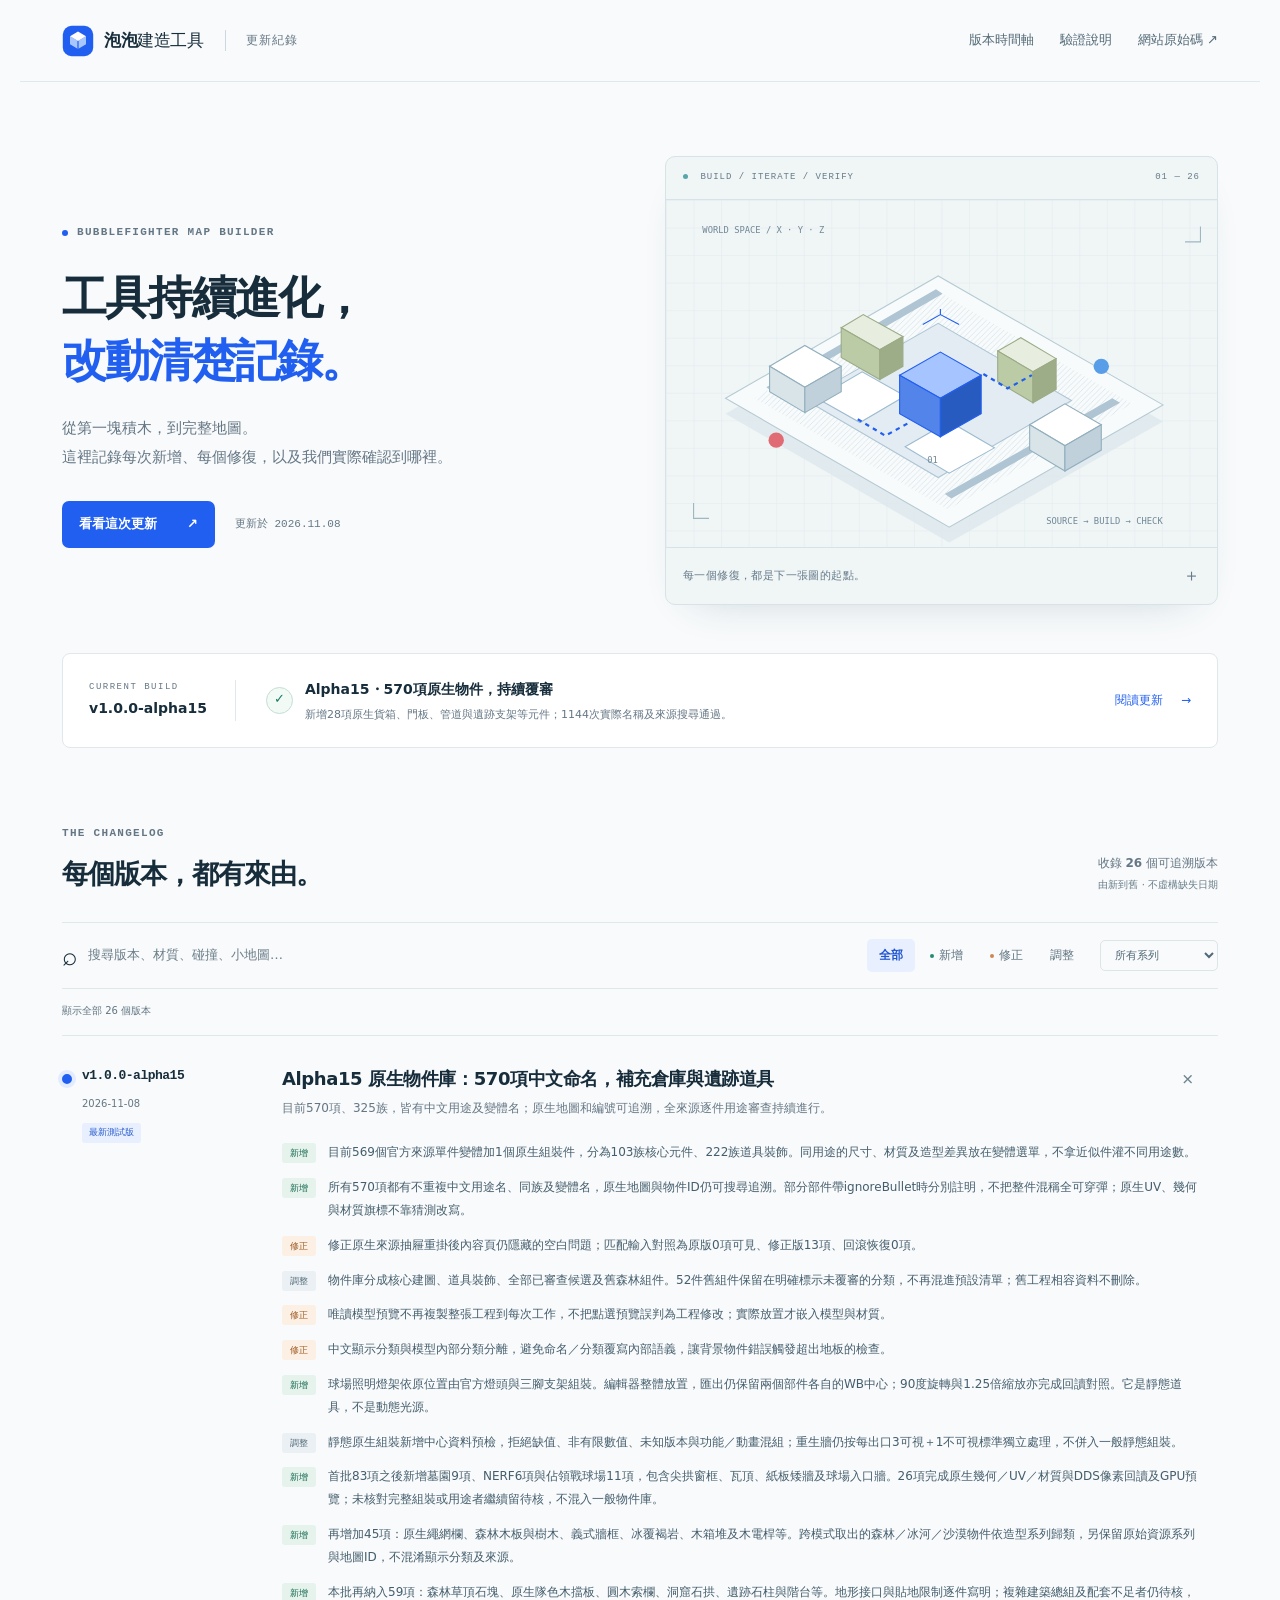
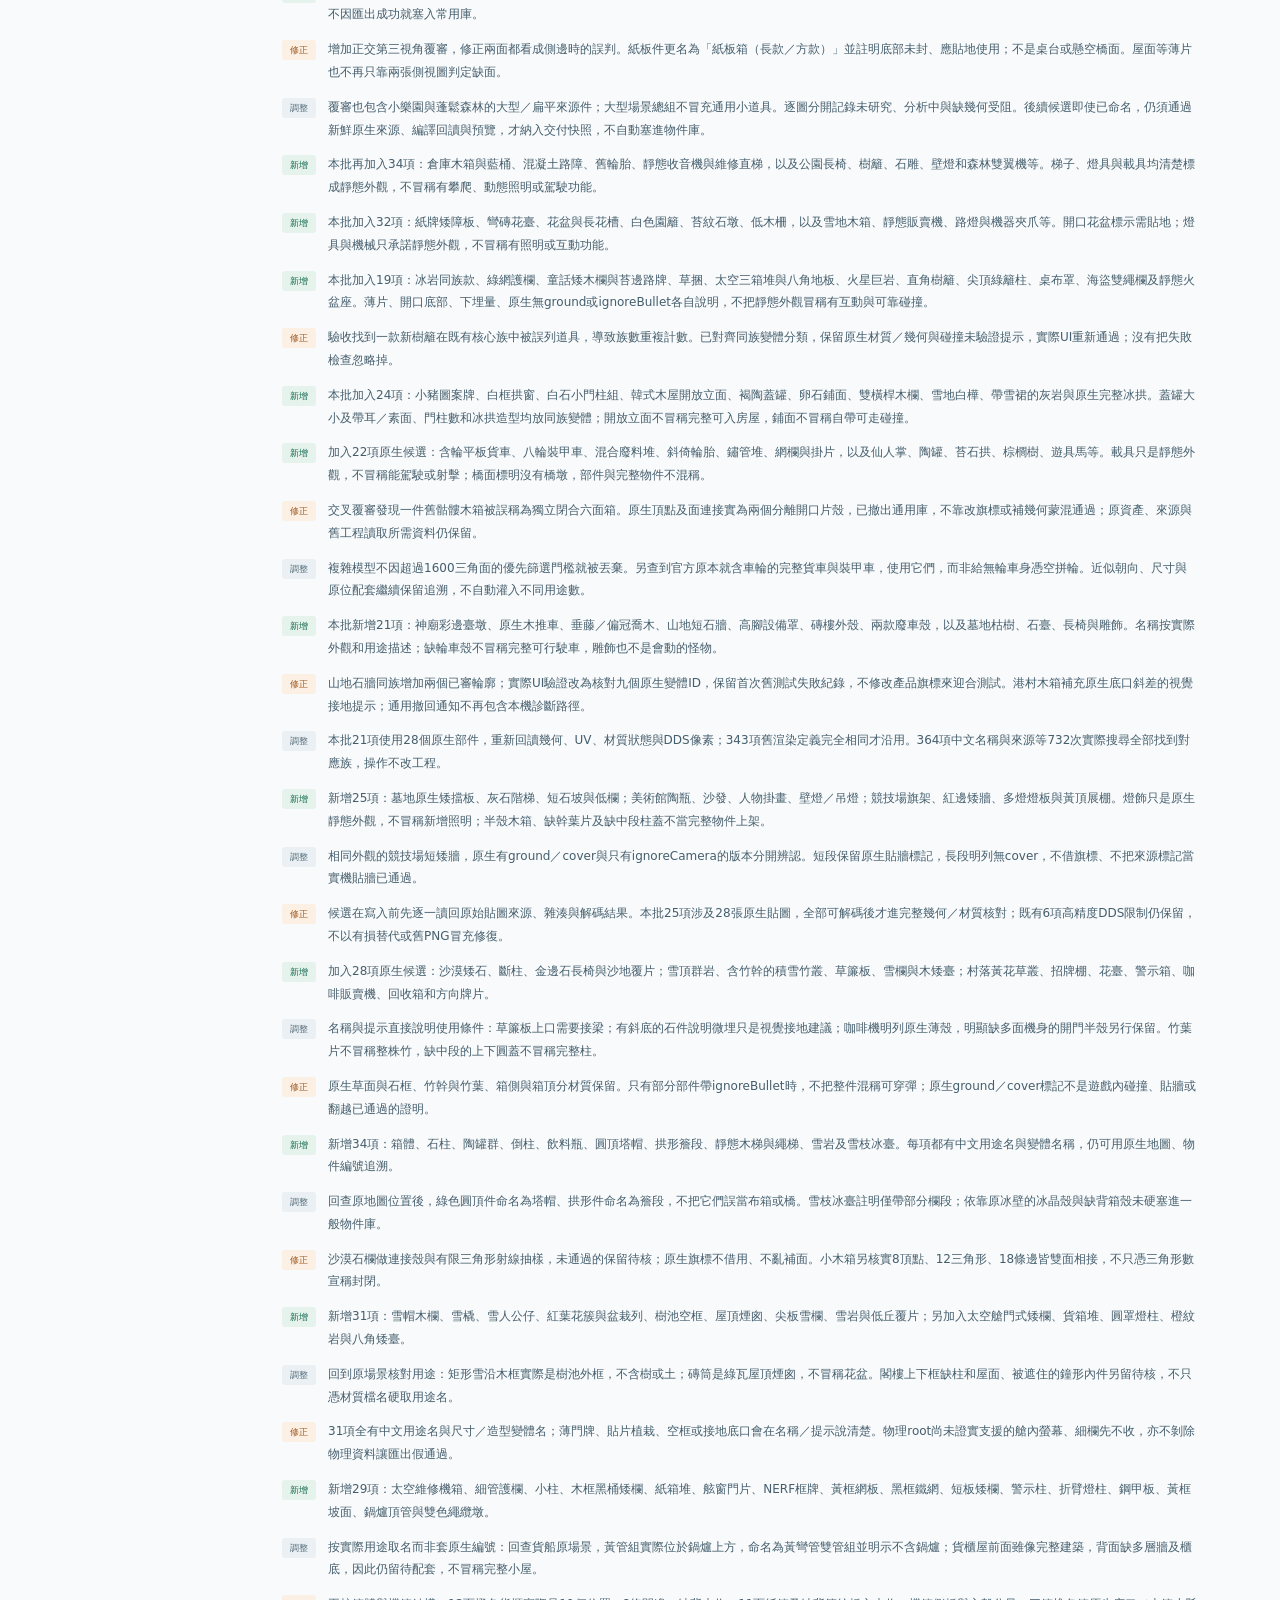
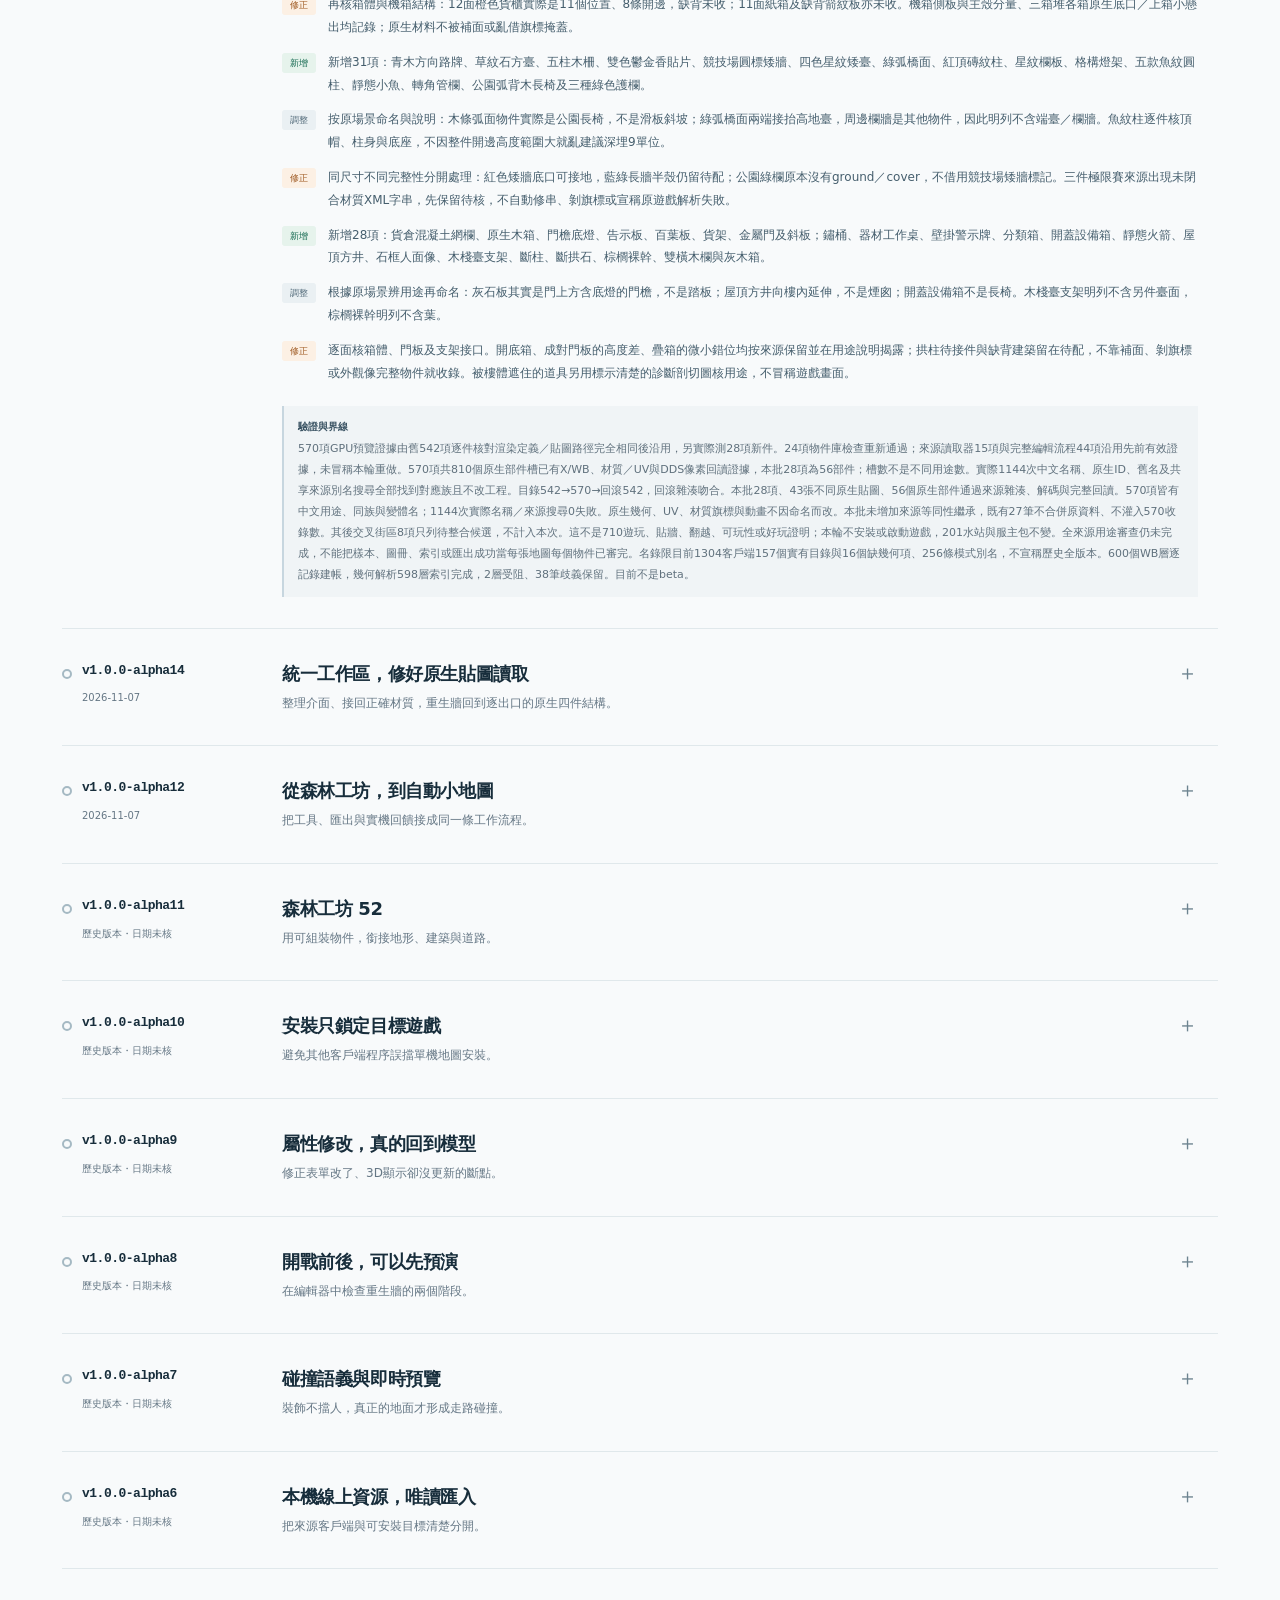
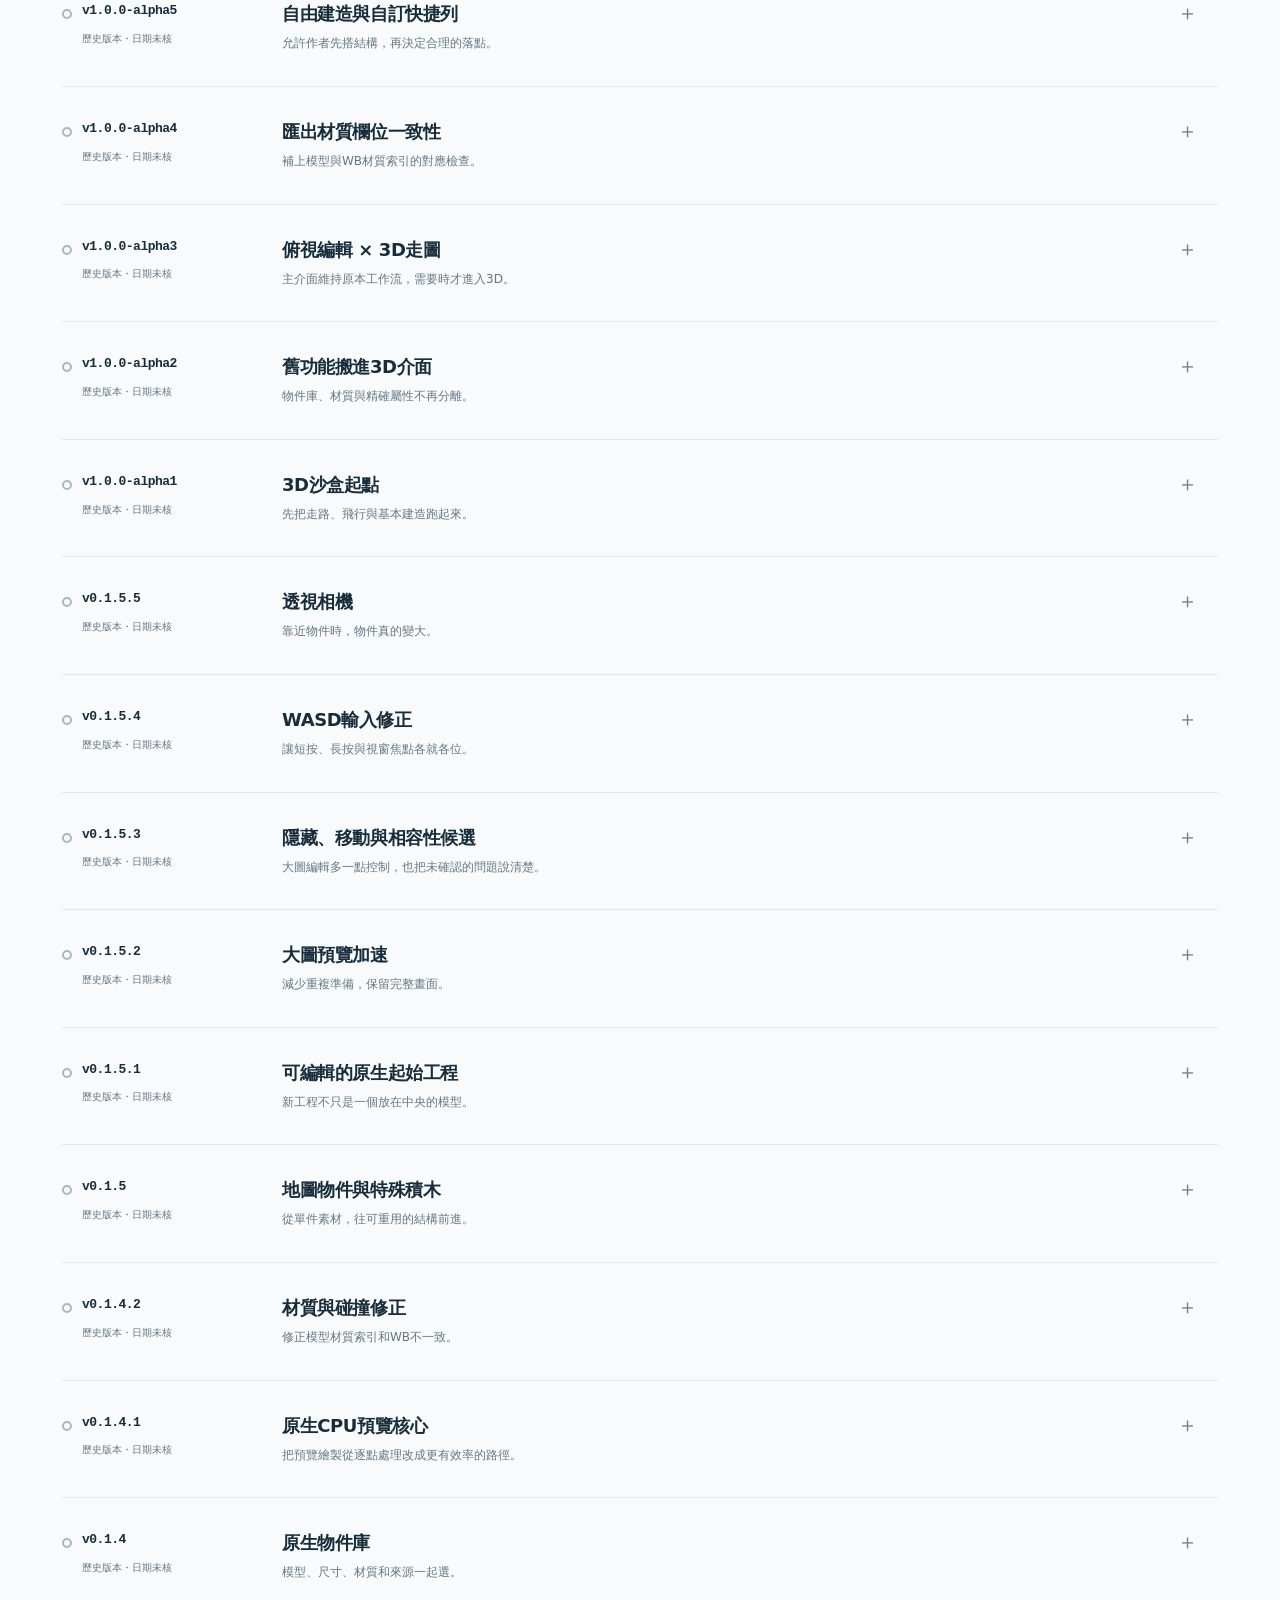
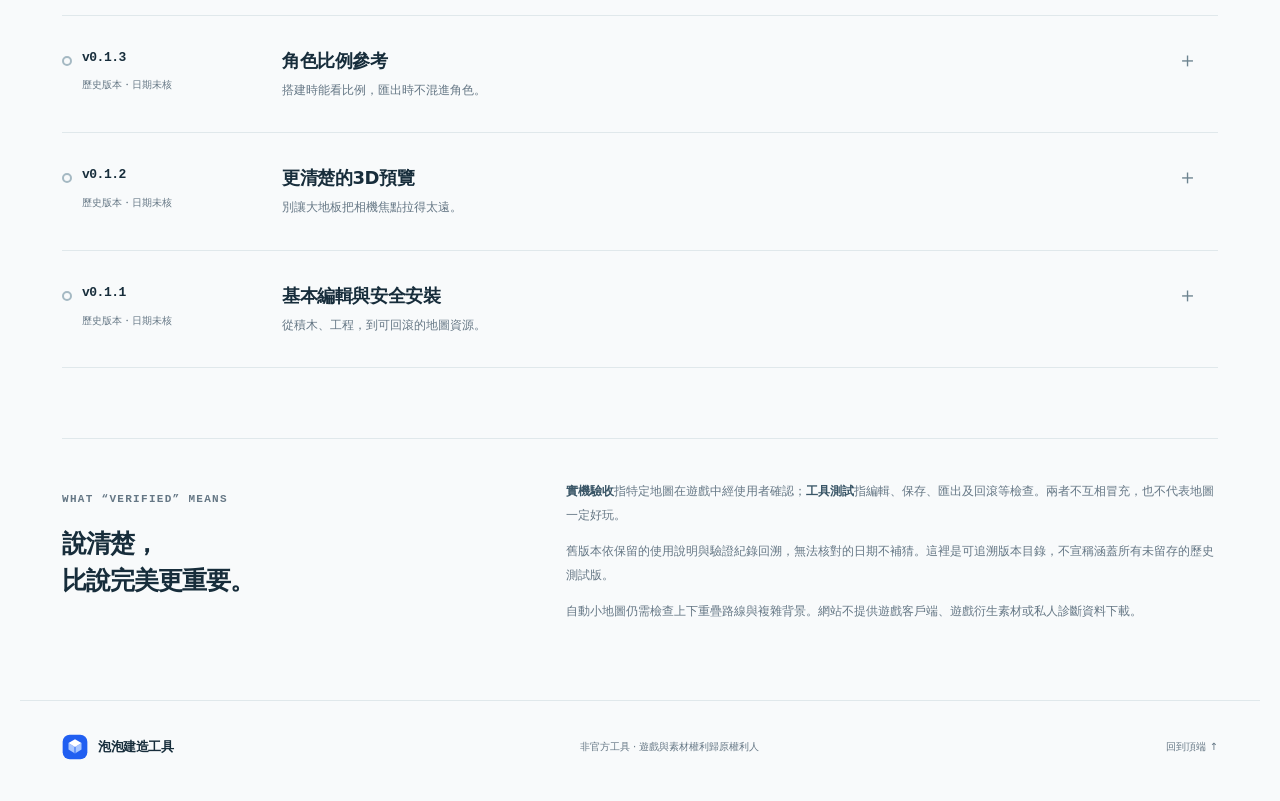
==== commit c1c90b8d: "docs: publish Alpha15 570 named native objects" ====
--- a/bubblefighter-map-builder/index.html
+++ b/bubblefighter-map-builder/index.html
@@ -1,4 +1,4 @@
-<!doctype html><html lang="zh-Hant"><head><meta charset="utf-8"><meta name="viewport" content="width=device-width, initial-scale=1"><meta name="description" content="泡泡建造工具版本紀錄：每個版本新增了什麼、修了哪些Bug，以及已驗證與待確認的界線。"><meta name="color-scheme" content="light"><meta property="og:title" content="泡泡建造工具｜版本紀錄"><meta property="og:description" content="從俯視積木到3D森林工坊，讓每次改動都有跡可循。"><title>泡泡建造工具｜版本紀錄</title><link rel="icon" href="mark.svg" type="image/svg+xml"><link rel="stylesheet" href="style.css"><script src="app.js" defer></script></head><body id="top"><a class="skip" href="#releases">跳至版本紀錄</a><header class="topbar"><a class="brand" href="./" aria-label="泡泡建造工具首頁"><img src="mark.svg" width="32" height="32" alt=""><span>泡泡<span class="brand-light">建造工具</span></span><span class="nav-label">更新紀錄</span></a><nav aria-label="主要導覽"><a href="#releases">版本時間軸</a><a href="#verification">驗證說明</a><a href="https://github.com/Euricotalavan/euricotalavan.github.io/tree/main/bubblefighter-map-builder" target="_blank" rel="noopener noreferrer">網站原始碼 ↗</a></nav></header><main><section class="hero"><div class="hero-copy"><p class="eyebrow"><span class="dot"></span> BUBBLEFIGHTER MAP BUILDER</p><h1>工具持續進化，<br><span>改動清楚記錄。</span></h1><p class="intro">從第一塊積木，到完整地圖。<br>這裡記錄每次新增、每個修復，以及我們實際確認到哪裡。</p><div class="hero-actions"><a class="button" href="#v1-0-0-alpha15">看看這次更新 <span aria-hidden="true">↗</span></a><span class="updated">更新於 2026.11.08</span></div></div><div class="hero-visual" aria-label="抽象地圖編輯示意，非遊戲截圖"><div class="visual-top"><span><i></i> BUILD / ITERATE / VERIFY</span><span>01 — 26</span></div><img src="blueprint.svg" alt="積木、路線與兩個基地組成的幾何地圖藍圖" width="500" height="315"><div class="visual-bottom"><span>每一個修復，都是下一張圖的起點。</span><span class="cross">＋</span></div></div></section><section class="current-strip" aria-label="目前版本狀態"><div><span class="overline">CURRENT BUILD</span><strong>v1.0.0-alpha15</strong></div><div class="strip-info"><span class="check">✓</span><div><strong>Alpha15・542項原生物件，持續覆審</strong><span>新增31項原生路牌、花叢、矮臺、橋面、魚紋柱、靜態小魚、長椅和護欄；1088次實際搜尋通過。</span></div></div><a href="#v1-0-0-alpha15" aria-label="閱讀1.0.0-alpha15更新">閱讀更新 <span aria-hidden="true">→</span></a></section><section id="releases" class="history"><div class="section-heading"><div><p class="eyebrow">THE CHANGELOG</p><h2>每個版本，都有來由。</h2></div><p>收錄 <strong>26</strong> 個可追溯版本<br><span>由新到舊 · 不虛構缺失日期</span></p></div><div class="filters"><label class="search"><span aria-hidden="true">⌕</span><span class="sr-only">搜尋版本或更新內容</span><input id="search" type="search" placeholder="搜尋版本、材質、碰撞、小地圖…" autocomplete="off"></label><div class="filter-buttons" role="group" aria-label="依更新類型篩選"><button type="button" data-filter="all" aria-pressed="true">全部</button><button type="button" data-filter="new" aria-pressed="false"><i class="new-dot"></i>新增</button><button type="button" data-filter="fix" aria-pressed="false"><i class="fix-dot"></i>修正</button><button type="button" data-filter="change" aria-pressed="false">調整</button></div><label class="sr-only" for="family">版本系列</label><select id="family"><option value="all">所有系列</option><option value="alpha">1.0 Alpha</option><option value="classic">早期編輯器 0.1</option></select></div><div class="result-meta"><p id="result-count" aria-live="polite">顯示全部 26 個版本</p><button id="clear" type="button" hidden>清除篩選 ↺</button></div><div id="release-list"><article class="release latest" id="v1-0-0-alpha15" data-family="alpha" data-kinds="change fix new" data-search="1.0.0-alpha15 Alpha15 原生物件庫：542項中文命名，補充公園與競技場元件 目前542項、302族，皆有中文用途及變體名；原生地圖和編號可追溯，全來源逐件用途審查持續進行。 目前541個官方來源單件變體加1個原生組裝件，分為100族核心元件、202族道具裝飾。同用途的尺寸、材質及造型差異放在變體選單，不拿近似件灌不同用途數。 所有542項都有不重複中文用途名、同族及變體名，原生地圖與物件ID仍可搜尋追溯。部分部件帶ignoreBullet時分別註明，不把整件混稱全可穿彈；原生UV、幾何與材質旗標不靠猜測改寫。 修正原生來源抽屜重掛後內容頁仍隱藏的空白問題；匹配輸入對照為原版0項可見、修正版13項、回滾恢復0項。 物件庫分成核心建圖、道具裝飾、全部已審查候選及舊森林組件。52件舊組件保留在明確標示未覆審的分類，不再混進預設清單；舊工程相容資料不刪除。 唯讀模型預覽不再複製整張工程到每次工作，不把點選預覽誤判為工程修改；實際放置才嵌入模型與材質。 中文顯示分類與模型內部分類分離，避免命名／分類覆寫內部語義，讓背景物件錯誤觸發超出地板的檢查。 球場照明燈架依原位置由官方燈頭與三腳支架組裝。編輯器整體放置，匯出仍保留兩個部件各自的WB中心；90度旋轉與1.25倍縮放亦完成回讀對照。它是靜態道具，不是動態光源。 靜態原生組裝新增中心資料預檢，拒絕缺值、非有限數值、未知版本與功能／動畫混組；重生牆仍按每出口3可視＋1不可視標準獨立處理，不併入一般靜態組裝。 首批83項之後新增墓園9項、NERF6項與佔領戰球場11項，包含尖拱窗框、瓦頂、紙板矮牆及球場入口牆。26項完成原生幾何／UV／材質與DDS像素回讀及GPU預覽；未核對完整組裝或用途者繼續留待核，不混入一般物件庫。 再增加45項：原生繩網欄、森林木板與樹木、義式牆框、冰覆褐岩、木箱堆及木電桿等。跨模式取出的森林／冰河／沙漠物件依造型系列歸類，另保留原始資源系列與地圖ID，不混淆顯示分類及來源。 本批再納入59項：森林草頂石塊、原生隊色木擋板、圓木索欄、洞窟石拱、遺跡石柱與階台等。地形接口與貼地限制逐件寫明；複雜建築總組及配套不足者仍待核，不因匯出成功就塞入常用庫。 增加正交第三視角覆審，修正兩面都看成側邊時的誤判。紙板件更名為「紙板箱（長款／方款）」並註明底部未封、應貼地使用；不是桌台或懸空橋面。屋面等薄片也不再只靠兩張側視圖判定缺面。 覆審也包含小樂園與蓬鬆森林的大型／扁平來源件；大型場景總組不冒充通用小道具。逐圖分開記錄未研究、分析中與缺幾何受阻。後續候選即使已命名，仍須通過新鮮原生來源、編譯回讀與預覽，才納入交付快照，不自動塞進物件庫。 本批再加入34項：倉庫木箱與藍桶、混凝土路障、舊輪胎、靜態收音機與維修直梯，以及公園長椅、樹籬、石雕、壁燈和森林雙翼機等。梯子、燈具與載具均清楚標成靜態外觀，不冒稱有攀爬、動態照明或駕駛功能。 本批加入32項：紙牌矮障板、彎磚花臺、花盆與長花槽、白色園籬、苔紋石墩、低木柵，以及雪地木箱、靜態販賣機、路燈與機器夾爪等。開口花盆標示需貼地；燈具與機械只承諾靜態外觀，不冒稱有照明或互動功能。 本批加入19項：冰岩同族款、綠網護欄、童話矮木欄與苔邊路牌、草捆、太空三箱堆與八角地板、火星巨岩、直角樹籬、尖頂綠籬柱、桌布罩、海盜雙繩欄及靜態火盆座。薄片、開口底部、下埋量、原生無ground或ignoreBullet各自說明，不把靜態外觀冒稱有互動與可靠碰撞。 驗收找到一款新樹籬在既有核心族中被誤列道具，導致族數重複計數。已對齊同族變體分類，保留原生材質／幾何與碰撞未驗證提示，實際UI重新通過；沒有把失敗檢查忽略掉。 本批加入24項：小豬圖案牌、白框拱窗、白石小門柱組、韓式木屋開放立面、褐陶蓋罐、卵石鋪面、雙橫桿木欄、雪地白樺、帶雪裙的灰岩與原生完整冰拱。蓋罐大小及帶耳／素面、門柱數和冰拱造型均放同族變體；開放立面不冒稱完整可入房屋，鋪面不冒稱自帶可走碰撞。 加入22項原生候選：含輪平板貨車、八輪裝甲車、混合廢料堆、斜倚輪胎、鏽管堆、網欄與掛片，以及仙人掌、陶罐、苔石拱、棕櫚樹、遊具馬等。載具只是靜態外觀，不冒稱能駕駛或射擊；橋面標明沒有橋墩，部件與完整物件不混稱。 交叉覆審發現一件舊骷髏木箱被誤稱為獨立閉合六面箱。原生頂點及面連接實為兩個分離開口片殼，已撤出通用庫，不靠改旗標或補幾何蒙混通過；原資產、來源與舊工程讀取所需資料仍保留。 複雜模型不因超過1600三角面的優先篩選門檻就被丟棄。另查到官方原本就含車輪的完整貨車與裝甲車，使用它們，而非給無輪車身憑空拼輪。近似朝向、尺寸與原位配套繼續保留追溯，不自動灌入不同用途數。 本批新增21項：神廟彩邊臺墩、原生木推車、垂藤／偏冠喬木、山地短石牆、高腳設備罩、磚樓外殼、兩款廢車殼，以及墓地枯樹、石臺、長椅與雕飾。名稱按實際外觀和用途描述；缺輪車殼不冒稱完整可行駛車，雕飾也不是會動的怪物。 山地石牆同族增加兩個已審輪廓；實際UI驗證改為核對九個原生變體ID，保留首次舊測試失敗紀錄，不修改產品旗標來迎合測試。港村木箱補充原生底口斜差的視覺接地提示；通用撤回通知不再包含本機診斷路徑。 本批21項使用28個原生部件，重新回讀幾何、UV、材質狀態與DDS像素；343項舊渲染定義完全相同才沿用。364項中文名稱與來源等732次實際搜尋全部找到對應族，操作不改工程。 新增25項：墓地原生矮擋板、灰石階梯、短石坡與低欄；美術館陶瓶、沙發、人物掛畫、壁燈／吊燈；競技場旗架、紅邊矮牆、多燈燈板與黃頂展棚。燈飾只是原生靜態外觀，不冒稱新增照明；半殼木箱、缺幹葉片及缺中段柱蓋不當完整物件上架。 相同外觀的競技場短矮牆，原生有ground／cover與只有ignoreCamera的版本分開辨認。短段保留原生貼牆標記，長段明列無cover，不借旗標、不把來源標記當實機貼牆已通過。 候選在寫入前先逐一讀回原始貼圖來源、雜湊與解碼結果。本批25項涉及28張原生貼圖，全部可解碼後才進完整幾何／材質核對；既有6項高精度DDS限制仍保留，不以有損替代或舊PNG冒充修復。 加入28項原生候選：沙漠矮石、斷柱、金邊石長椅與沙地覆片；雪頂群岩、含竹幹的積雪竹叢、草簾板、雪欄與木矮臺；村落黃花草叢、招牌棚、花臺、警示箱、咖啡販賣機、回收箱和方向牌片。 名稱與提示直接說明使用條件：草簾板上口需要接梁；有斜底的石件說明微埋只是視覺接地建議；咖啡機明列原生薄殼，明顯缺多面機身的開門半殼另行保留。竹葉片不冒稱整株竹，缺中段的上下圓蓋不冒稱完整柱。 原生草面與石框、竹幹與竹葉、箱側與箱頂分材質保留。只有部分部件帶ignoreBullet時，不把整件混稱可穿彈；原生ground／cover標記不是遊戲內碰撞、貼牆或翻越已通過的證明。 新增34項：箱體、石柱、陶罐群、倒柱、飲料瓶、圓頂塔帽、拱形簷段、靜態木梯與繩梯、雪岩及雪枝冰臺。每項都有中文用途名與變體名稱，仍可用原生地圖、物件編號追溯。 回查原地圖位置後，綠色圓頂件命名為塔帽、拱形件命名為簷段，不把它們誤當布箱或橋。雪枝冰臺註明僅帶部分欄段；依靠原冰壁的冰晶殼與缺背箱殼未硬塞進一般物件庫。 沙漠石欄做連接殼與有限三角形射線抽樣，未通過的保留待核；原生旗標不借用、不亂補面。小木箱另核實8頂點、12三角形、18條邊皆雙面相接，不只憑三角形數宣稱封閉。 新增31項：雪帽木欄、雪橇、雪人公仔、紅葉花簇與盆栽列、樹池空框、屋頂煙囪、尖板雪欄、雪岩與低丘覆片；另加入太空艙門式矮欄、貨箱堆、圓罩燈柱、橙紋岩與八角矮臺。 回到原場景核對用途：矩形雪沿木框實際是樹池外框，不含樹或土；磚筒是綠瓦屋頂煙囪，不冒稱花盆。閣樓上下框缺柱和屋面、被遮住的鐘形內件另留待核，不只憑材質檔名硬取用途名。 31項全有中文用途名與尺寸／造型變體名；薄門牌、貼片植栽、空框或接地底口會在名稱／提示說清楚。物理root尚未證實支援的艙內螢幕、細欄先不收，亦不剝除物理資料讓匯出假通過。 新增29項：太空維修機箱、細管護欄、小柱、木框黑桶矮欄、紙箱堆、舷窗門片、NERF框牌、黃框網板、黑框鐵網、短板矮欄、警示柱、折臂燈柱、鋼甲板、黃框坡面、鍋爐頂管與雙色繩纜墩。 按實際用途取名而非套原生編號：回查貨船原場景，黃管組實際位於鍋爐上方，命名為黃彎管雙管組並明示不含鍋爐；貨櫃屋前面雖像完整建築，背面缺多層牆及櫃底，因此仍留待配套，不冒稱完整小屋。 再核箱體與機箱結構：12面橙色貨櫃實際是11個位置、8條開邊，缺背未收；11面紙箱及缺背箭紋板亦未收。機箱側板與主殼分量、三箱堆各箱原生底口／上箱小懸出均記錄；原生材料不被補面或亂借旗標掩蓋。 新增31項：青木方向路牌、草紋石方臺、五柱木柵、雙色鬱金香貼片、競技場圓標矮牆、四色星紋矮臺、綠弧橋面、紅頂磚紋柱、星紋欄板、格構燈架、五款魚紋圓柱、靜態小魚、轉角管欄、公園弧背木長椅及三種綠色護欄。 按原場景命名與說明：木條弧面物件實際是公園長椅，不是滑板斜坡；綠弧橋面兩端接抬高地臺，周邊欄牆是其他物件，因此明列不含端臺／欄牆。魚紋柱逐件核頂帽、柱身與底座，不因整件開邊高度範圍大就亂建議深埋9單位。 同尺寸不同完整性分開處理：紅色矮牆底口可接地，藍綠長牆半殼仍留待配；公園綠欄原本沒有ground／cover，不借用競技場矮牆標記。三件極限賽來源出現未閉合材質XML字串，先保留待核，不自動修串、剝旗標或宣稱原遊戲解析失敗。"><div class="release-rail"><a href="#v1-0-0-alpha15" class="version">v1.0.0-alpha15</a><span class="release-date">2026-11-08</span><span class="latest-label">最新測試版</span></div><details open><summary><div><h3>Alpha15 原生物件庫：542項中文命名，補充公園與競技場元件</h3><p>目前542項、302族，皆有中文用途及變體名；原生地圖和編號可追溯，全來源逐件用途審查持續進行。</p></div><span class="expand" aria-hidden="true">＋</span></summary><div class="release-body"><ul><li data-kind="new"><span class="tag new">新增</span><span>目前541個官方來源單件變體加1個原生組裝件，分為100族核心元件、202族道具裝飾。同用途的尺寸、材質及造型差異放在變體選單，不拿近似件灌不同用途數。</span></li><li data-kind="new"><span class="tag new">新增</span><span>所有542項都有不重複中文用途名、同族及變體名，原生地圖與物件ID仍可搜尋追溯。部分部件帶ignoreBullet時分別註明，不把整件混稱全可穿彈；原生UV、幾何與材質旗標不靠猜測改寫。</span></li><li data-kind="fix"><span class="tag fix">修正</span><span>修正原生來源抽屜重掛後內容頁仍隱藏的空白問題；匹配輸入對照為原版0項可見、修正版13項、回滾恢復0項。</span></li><li data-kind="change"><span class="tag change">調整</span><span>物件庫分成核心建圖、道具裝飾、全部已審查候選及舊森林組件。52件舊組件保留在明確標示未覆審的分類，不再混進預設清單；舊工程相容資料不刪除。</span></li><li data-kind="fix"><span class="tag fix">修正</span><span>唯讀模型預覽不再複製整張工程到每次工作，不把點選預覽誤判為工程修改；實際放置才嵌入模型與材質。</span></li><li data-kind="fix"><span class="tag fix">修正</span><span>中文顯示分類與模型內部分類分離，避免命名／分類覆寫內部語義，讓背景物件錯誤觸發超出地板的檢查。</span></li><li data-kind="new"><span class="tag new">新增</span><span>球場照明燈架依原位置由官方燈頭與三腳支架組裝。編輯器整體放置，匯出仍保留兩個部件各自的WB中心；90度旋轉與1.25倍縮放亦完成回讀對照。它是靜態道具，不是動態光源。</span></li><li data-kind="change"><span class="tag change">調整</span><span>靜態原生組裝新增中心資料預檢，拒絕缺值、非有限數值、未知版本與功能／動畫混組；重生牆仍按每出口3可視＋1不可視標準獨立處理，不併入一般靜態組裝。</span></li><li data-kind="new"><span class="tag new">新增</span><span>首批83項之後新增墓園9項、NERF6項與佔領戰球場11項，包含尖拱窗框、瓦頂、紙板矮牆及球場入口牆。26項完成原生幾何／UV／材質與DDS像素回讀及GPU預覽；未核對完整組裝或用途者繼續留待核，不混入一般物件庫。</span></li><li data-kind="new"><span class="tag new">新增</span><span>再增加45項：原生繩網欄、森林木板與樹木、義式牆框、冰覆褐岩、木箱堆及木電桿等。跨模式取出的森林／冰河／沙漠物件依造型系列歸類，另保留原始資源系列與地圖ID，不混淆顯示分類及來源。</span></li><li data-kind="new"><span class="tag new">新增</span><span>本批再納入59項：森林草頂石塊、原生隊色木擋板、圓木索欄、洞窟石拱、遺跡石柱與階台等。地形接口與貼地限制逐件寫明；複雜建築總組及配套不足者仍待核，不因匯出成功就塞入常用庫。</span></li><li data-kind="fix"><span class="tag fix">修正</span><span>增加正交第三視角覆審，修正兩面都看成側邊時的誤判。紙板件更名為「紙板箱（長款／方款）」並註明底部未封、應貼地使用；不是桌台或懸空橋面。屋面等薄片也不再只靠兩張側視圖判定缺面。</span></li><li data-kind="change"><span class="tag change">調整</span><span>覆審也包含小樂園與蓬鬆森林的大型／扁平來源件；大型場景總組不冒充通用小道具。逐圖分開記錄未研究、分析中與缺幾何受阻。後續候選即使已命名，仍須通過新鮮原生來源、編譯回讀與預覽，才納入交付快照，不自動塞進物件庫。</span></li><li data-kind="new"><span class="tag new">新增</span><span>本批再加入34項：倉庫木箱與藍桶、混凝土路障、舊輪胎、靜態收音機與維修直梯，以及公園長椅、樹籬、石雕、壁燈和森林雙翼機等。梯子、燈具與載具均清楚標成靜態外觀，不冒稱有攀爬、動態照明或駕駛功能。</span></li><li data-kind="new"><span class="tag new">新增</span><span>本批加入32項：紙牌矮障板、彎磚花臺、花盆與長花槽、白色園籬、苔紋石墩、低木柵，以及雪地木箱、靜態販賣機、路燈與機器夾爪等。開口花盆標示需貼地；燈具與機械只承諾靜態外觀，不冒稱有照明或互動功能。</span></li><li data-kind="new"><span class="tag new">新增</span><span>本批加入19項：冰岩同族款、綠網護欄、童話矮木欄與苔邊路牌、草捆、太空三箱堆與八角地板、火星巨岩、直角樹籬、尖頂綠籬柱、桌布罩、海盜雙繩欄及靜態火盆座。薄片、開口底部、下埋量、原生無ground或ignoreBullet各自說明，不把靜態外觀冒稱有互動與可靠碰撞。</span></li><li data-kind="fix"><span class="tag fix">修正</span><span>驗收找到一款新樹籬在既有核心族中被誤列道具，導致族數重複計數。已對齊同族變體分類，保留原生材質／幾何與碰撞未驗證提示，實際UI重新通過；沒有把失敗檢查忽略掉。</span></li><li data-kind="new"><span class="tag new">新增</span><span>本批加入24項：小豬圖案牌、白框拱窗、白石小門柱組、韓式木屋開放立面、褐陶蓋罐、卵石鋪面、雙橫桿木欄、雪地白樺、帶雪裙的灰岩與原生完整冰拱。蓋罐大小及帶耳／素面、門柱數和冰拱造型均放同族變體；開放立面不冒稱完整可入房屋，鋪面不冒稱自帶可走碰撞。</span></li><li data-kind="new"><span class="tag new">新增</span><span>加入22項原生候選：含輪平板貨車、八輪裝甲車、混合廢料堆、斜倚輪胎、鏽管堆、網欄與掛片，以及仙人掌、陶罐、苔石拱、棕櫚樹、遊具馬等。載具只是靜態外觀，不冒稱能駕駛或射擊；橋面標明沒有橋墩，部件與完整物件不混稱。</span></li><li data-kind="fix"><span class="tag fix">修正</span><span>交叉覆審發現一件舊骷髏木箱被誤稱為獨立閉合六面箱。原生頂點及面連接實為兩個分離開口片殼，已撤出通用庫，不靠改旗標或補幾何蒙混通過；原資產、來源與舊工程讀取所需資料仍保留。</span></li><li data-kind="change"><span class="tag change">調整</span><span>複雜模型不因超過1600三角面的優先篩選門檻就被丟棄。另查到官方原本就含車輪的完整貨車與裝甲車，使用它們，而非給無輪車身憑空拼輪。近似朝向、尺寸與原位配套繼續保留追溯，不自動灌入不同用途數。</span></li><li data-kind="new"><span class="tag new">新增</span><span>本批新增21項：神廟彩邊臺墩、原生木推車、垂藤／偏冠喬木、山地短石牆、高腳設備罩、磚樓外殼、兩款廢車殼，以及墓地枯樹、石臺、長椅與雕飾。名稱按實際外觀和用途描述；缺輪車殼不冒稱完整可行駛車，雕飾也不是會動的怪物。</span></li><li data-kind="fix"><span class="tag fix">修正</span><span>山地石牆同族增加兩個已審輪廓；實際UI驗證改為核對九個原生變體ID，保留首次舊測試失敗紀錄，不修改產品旗標來迎合測試。港村木箱補充原生底口斜差的視覺接地提示；通用撤回通知不再包含本機診斷路徑。</span></li><li data-kind="change"><span class="tag change">調整</span><span>本批21項使用28個原生部件，重新回讀幾何、UV、材質狀態與DDS像素；343項舊渲染定義完全相同才沿用。364項中文名稱與來源等732次實際搜尋全部找到對應族，操作不改工程。</span></li><li data-kind="new"><span class="tag new">新增</span><span>新增25項：墓地原生矮擋板、灰石階梯、短石坡與低欄；美術館陶瓶、沙發、人物掛畫、壁燈／吊燈；競技場旗架、紅邊矮牆、多燈燈板與黃頂展棚。燈飾只是原生靜態外觀，不冒稱新增照明；半殼木箱、缺幹葉片及缺中段柱蓋不當完整物件上架。</span></li><li data-kind="change"><span class="tag change">調整</span><span>相同外觀的競技場短矮牆，原生有ground／cover與只有ignoreCamera的版本分開辨認。短段保留原生貼牆標記，長段明列無cover，不借旗標、不把來源標記當實機貼牆已通過。</span></li><li data-kind="fix"><span class="tag fix">修正</span><span>候選在寫入前先逐一讀回原始貼圖來源、雜湊與解碼結果。本批25項涉及28張原生貼圖，全部可解碼後才進完整幾何／材質核對；既有6項高精度DDS限制仍保留，不以有損替代或舊PNG冒充修復。</span></li><li data-kind="new"><span class="tag new">新增</span><span>加入28項原生候選：沙漠矮石、斷柱、金邊石長椅與沙地覆片；雪頂群岩、含竹幹的積雪竹叢、草簾板、雪欄與木矮臺；村落黃花草叢、招牌棚、花臺、警示箱、咖啡販賣機、回收箱和方向牌片。</span></li><li data-kind="change"><span class="tag change">調整</span><span>名稱與提示直接說明使用條件：草簾板上口需要接梁；有斜底的石件說明微埋只是視覺接地建議；咖啡機明列原生薄殼，明顯缺多面機身的開門半殼另行保留。竹葉片不冒稱整株竹，缺中段的上下圓蓋不冒稱完整柱。</span></li><li data-kind="fix"><span class="tag fix">修正</span><span>原生草面與石框、竹幹與竹葉、箱側與箱頂分材質保留。只有部分部件帶ignoreBullet時，不把整件混稱可穿彈；原生ground／cover標記不是遊戲內碰撞、貼牆或翻越已通過的證明。</span></li><li data-kind="new"><span class="tag new">新增</span><span>新增34項：箱體、石柱、陶罐群、倒柱、飲料瓶、圓頂塔帽、拱形簷段、靜態木梯與繩梯、雪岩及雪枝冰臺。每項都有中文用途名與變體名稱，仍可用原生地圖、物件編號追溯。</span></li><li data-kind="change"><span class="tag change">調整</span><span>回查原地圖位置後，綠色圓頂件命名為塔帽、拱形件命名為簷段，不把它們誤當布箱或橋。雪枝冰臺註明僅帶部分欄段；依靠原冰壁的冰晶殼與缺背箱殼未硬塞進一般物件庫。</span></li><li data-kind="fix"><span class="tag fix">修正</span><span>沙漠石欄做連接殼與有限三角形射線抽樣，未通過的保留待核；原生旗標不借用、不亂補面。小木箱另核實8頂點、12三角形、18條邊皆雙面相接，不只憑三角形數宣稱封閉。</span></li><li data-kind="new"><span class="tag new">新增</span><span>新增31項：雪帽木欄、雪橇、雪人公仔、紅葉花簇與盆栽列、樹池空框、屋頂煙囪、尖板雪欄、雪岩與低丘覆片；另加入太空艙門式矮欄、貨箱堆、圓罩燈柱、橙紋岩與八角矮臺。</span></li><li data-kind="change"><span class="tag change">調整</span><span>回到原場景核對用途：矩形雪沿木框實際是樹池外框，不含樹或土；磚筒是綠瓦屋頂煙囪，不冒稱花盆。閣樓上下框缺柱和屋面、被遮住的鐘形內件另留待核，不只憑材質檔名硬取用途名。</span></li><li data-kind="fix"><span class="tag fix">修正</span><span>31項全有中文用途名與尺寸／造型變體名；薄門牌、貼片植栽、空框或接地底口會在名稱／提示說清楚。物理root尚未證實支援的艙內螢幕、細欄先不收，亦不剝除物理資料讓匯出假通過。</span></li><li data-kind="new"><span class="tag new">新增</span><span>新增29項：太空維修機箱、細管護欄、小柱、木框黑桶矮欄、紙箱堆、舷窗門片、NERF框牌、黃框網板、黑框鐵網、短板矮欄、警示柱、折臂燈柱、鋼甲板、黃框坡面、鍋爐頂管與雙色繩纜墩。</span></li><li data-kind="change"><span class="tag change">調整</span><span>按實際用途取名而非套原生編號：回查貨船原場景，黃管組實際位於鍋爐上方，命名為黃彎管雙管組並明示不含鍋爐；貨櫃屋前面雖像完整建築，背面缺多層牆及櫃底，因此仍留待配套，不冒稱完整小屋。</span></li><li data-kind="fix"><span class="tag fix">修正</span><span>再核箱體與機箱結構：12面橙色貨櫃實際是11個位置、8條開邊，缺背未收；11面紙箱及缺背箭紋板亦未收。機箱側板與主殼分量、三箱堆各箱原生底口／上箱小懸出均記錄；原生材料不被補面或亂借旗標掩蓋。</span></li><li data-kind="new"><span class="tag new">新增</span><span>新增31項：青木方向路牌、草紋石方臺、五柱木柵、雙色鬱金香貼片、競技場圓標矮牆、四色星紋矮臺、綠弧橋面、紅頂磚紋柱、星紋欄板、格構燈架、五款魚紋圓柱、靜態小魚、轉角管欄、公園弧背木長椅及三種綠色護欄。</span></li><li data-kind="change"><span class="tag change">調整</span><span>按原場景命名與說明：木條弧面物件實際是公園長椅，不是滑板斜坡；綠弧橋面兩端接抬高地臺，周邊欄牆是其他物件，因此明列不含端臺／欄牆。魚紋柱逐件核頂帽、柱身與底座，不因整件開邊高度範圍大就亂建議深埋9單位。</span></li><li data-kind="fix"><span class="tag fix">修正</span><span>同尺寸不同完整性分開處理：紅色矮牆底口可接地，藍綠長牆半殼仍留待配；公園綠欄原本沒有ground／cover，不借用競技場矮牆標記。三件極限賽來源出現未閉合材質XML字串，先保留待核，不自動修串、剝旗標或宣稱原遊戲解析失敗。</span></li></ul><p class="release-note"><span>驗證與界線</span>542項GPU預覽證據由舊511項逐件核對渲染定義／貼圖路徑完全相同後沿用，另實際測31項新件。24項物件庫檢查重新通過；來源讀取器15項與完整編輯流程44項沿用先前有效證據，未冒稱本輪重做。542項共754個原生部件槽已有X/WB、材質／UV與DDS像素回讀證據，本批31項為44部件；槽數不是不同用途數。實際1088次中文名稱、原生ID、舊名及共享來源別名搜尋全部找到對應族且不改工程。目錄511→542→回滾511，回滾雜湊吻合。本批31項、32張原生貼圖、44個原生部件通過來源雜湊／解碼與完整回讀。全542項都有中文用途／變體名；1088次實際名稱與來源搜尋0失敗，原資料不因命名而改。另2筆來源等同性比對通過但原資料不合併、不計入542收錄數。其後新審貨棧13項尚在候選隊列，不計入本次。這不是710遊玩、貼牆、翻越、可玩性或好玩證明；本輪不安裝或啟動遊戲，201水站與服主包不變。全來源用途審查仍未完成，不能把樣本、圖冊、索引或匯出成功當每張地圖每個物件已審完。名錄限目前1304客戶端157個實有目錄與16個缺幾何項、256條模式別名，不宣稱歷史全版本。600個WB層逐記錄建帳，幾何解析598層索引完成，2層受阻、38筆歧義保留。目前不是beta。</p></div></details></article>
+<!doctype html><html lang="zh-Hant"><head><meta charset="utf-8"><meta name="viewport" content="width=device-width, initial-scale=1"><meta name="description" content="泡泡建造工具版本紀錄：每個版本新增了什麼、修了哪些Bug，以及已驗證與待確認的界線。"><meta name="color-scheme" content="light"><meta property="og:title" content="泡泡建造工具｜版本紀錄"><meta property="og:description" content="從俯視積木到3D森林工坊，讓每次改動都有跡可循。"><title>泡泡建造工具｜版本紀錄</title><link rel="icon" href="mark.svg" type="image/svg+xml"><link rel="stylesheet" href="style.css"><script src="app.js" defer></script></head><body id="top"><a class="skip" href="#releases">跳至版本紀錄</a><header class="topbar"><a class="brand" href="./" aria-label="泡泡建造工具首頁"><img src="mark.svg" width="32" height="32" alt=""><span>泡泡<span class="brand-light">建造工具</span></span><span class="nav-label">更新紀錄</span></a><nav aria-label="主要導覽"><a href="#releases">版本時間軸</a><a href="#verification">驗證說明</a><a href="https://github.com/Euricotalavan/euricotalavan.github.io/tree/main/bubblefighter-map-builder" target="_blank" rel="noopener noreferrer">網站原始碼 ↗</a></nav></header><main><section class="hero"><div class="hero-copy"><p class="eyebrow"><span class="dot"></span> BUBBLEFIGHTER MAP BUILDER</p><h1>工具持續進化，<br><span>改動清楚記錄。</span></h1><p class="intro">從第一塊積木，到完整地圖。<br>這裡記錄每次新增、每個修復，以及我們實際確認到哪裡。</p><div class="hero-actions"><a class="button" href="#v1-0-0-alpha15">看看這次更新 <span aria-hidden="true">↗</span></a><span class="updated">更新於 2026.11.08</span></div></div><div class="hero-visual" aria-label="抽象地圖編輯示意，非遊戲截圖"><div class="visual-top"><span><i></i> BUILD / ITERATE / VERIFY</span><span>01 — 26</span></div><img src="blueprint.svg" alt="積木、路線與兩個基地組成的幾何地圖藍圖" width="500" height="315"><div class="visual-bottom"><span>每一個修復，都是下一張圖的起點。</span><span class="cross">＋</span></div></div></section><section class="current-strip" aria-label="目前版本狀態"><div><span class="overline">CURRENT BUILD</span><strong>v1.0.0-alpha15</strong></div><div class="strip-info"><span class="check">✓</span><div><strong>Alpha15・570項原生物件，持續覆審</strong><span>新增28項原生貨箱、門板、管道與遺跡支架等元件；1144次實際名稱及來源搜尋通過。</span></div></div><a href="#v1-0-0-alpha15" aria-label="閱讀1.0.0-alpha15更新">閱讀更新 <span aria-hidden="true">→</span></a></section><section id="releases" class="history"><div class="section-heading"><div><p class="eyebrow">THE CHANGELOG</p><h2>每個版本，都有來由。</h2></div><p>收錄 <strong>26</strong> 個可追溯版本<br><span>由新到舊 · 不虛構缺失日期</span></p></div><div class="filters"><label class="search"><span aria-hidden="true">⌕</span><span class="sr-only">搜尋版本或更新內容</span><input id="search" type="search" placeholder="搜尋版本、材質、碰撞、小地圖…" autocomplete="off"></label><div class="filter-buttons" role="group" aria-label="依更新類型篩選"><button type="button" data-filter="all" aria-pressed="true">全部</button><button type="button" data-filter="new" aria-pressed="false"><i class="new-dot"></i>新增</button><button type="button" data-filter="fix" aria-pressed="false"><i class="fix-dot"></i>修正</button><button type="button" data-filter="change" aria-pressed="false">調整</button></div><label class="sr-only" for="family">版本系列</label><select id="family"><option value="all">所有系列</option><option value="alpha">1.0 Alpha</option><option value="classic">早期編輯器 0.1</option></select></div><div class="result-meta"><p id="result-count" aria-live="polite">顯示全部 26 個版本</p><button id="clear" type="button" hidden>清除篩選 ↺</button></div><div id="release-list"><article class="release latest" id="v1-0-0-alpha15" data-family="alpha" data-kinds="change fix new" data-search="1.0.0-alpha15 Alpha15 原生物件庫：570項中文命名，補充倉庫與遺跡道具 目前570項、325族，皆有中文用途及變體名；原生地圖和編號可追溯，全來源逐件用途審查持續進行。 目前569個官方來源單件變體加1個原生組裝件，分為103族核心元件、222族道具裝飾。同用途的尺寸、材質及造型差異放在變體選單，不拿近似件灌不同用途數。 所有570項都有不重複中文用途名、同族及變體名，原生地圖與物件ID仍可搜尋追溯。部分部件帶ignoreBullet時分別註明，不把整件混稱全可穿彈；原生UV、幾何與材質旗標不靠猜測改寫。 修正原生來源抽屜重掛後內容頁仍隱藏的空白問題；匹配輸入對照為原版0項可見、修正版13項、回滾恢復0項。 物件庫分成核心建圖、道具裝飾、全部已審查候選及舊森林組件。52件舊組件保留在明確標示未覆審的分類，不再混進預設清單；舊工程相容資料不刪除。 唯讀模型預覽不再複製整張工程到每次工作，不把點選預覽誤判為工程修改；實際放置才嵌入模型與材質。 中文顯示分類與模型內部分類分離，避免命名／分類覆寫內部語義，讓背景物件錯誤觸發超出地板的檢查。 球場照明燈架依原位置由官方燈頭與三腳支架組裝。編輯器整體放置，匯出仍保留兩個部件各自的WB中心；90度旋轉與1.25倍縮放亦完成回讀對照。它是靜態道具，不是動態光源。 靜態原生組裝新增中心資料預檢，拒絕缺值、非有限數值、未知版本與功能／動畫混組；重生牆仍按每出口3可視＋1不可視標準獨立處理，不併入一般靜態組裝。 首批83項之後新增墓園9項、NERF6項與佔領戰球場11項，包含尖拱窗框、瓦頂、紙板矮牆及球場入口牆。26項完成原生幾何／UV／材質與DDS像素回讀及GPU預覽；未核對完整組裝或用途者繼續留待核，不混入一般物件庫。 再增加45項：原生繩網欄、森林木板與樹木、義式牆框、冰覆褐岩、木箱堆及木電桿等。跨模式取出的森林／冰河／沙漠物件依造型系列歸類，另保留原始資源系列與地圖ID，不混淆顯示分類及來源。 本批再納入59項：森林草頂石塊、原生隊色木擋板、圓木索欄、洞窟石拱、遺跡石柱與階台等。地形接口與貼地限制逐件寫明；複雜建築總組及配套不足者仍待核，不因匯出成功就塞入常用庫。 增加正交第三視角覆審，修正兩面都看成側邊時的誤判。紙板件更名為「紙板箱（長款／方款）」並註明底部未封、應貼地使用；不是桌台或懸空橋面。屋面等薄片也不再只靠兩張側視圖判定缺面。 覆審也包含小樂園與蓬鬆森林的大型／扁平來源件；大型場景總組不冒充通用小道具。逐圖分開記錄未研究、分析中與缺幾何受阻。後續候選即使已命名，仍須通過新鮮原生來源、編譯回讀與預覽，才納入交付快照，不自動塞進物件庫。 本批再加入34項：倉庫木箱與藍桶、混凝土路障、舊輪胎、靜態收音機與維修直梯，以及公園長椅、樹籬、石雕、壁燈和森林雙翼機等。梯子、燈具與載具均清楚標成靜態外觀，不冒稱有攀爬、動態照明或駕駛功能。 本批加入32項：紙牌矮障板、彎磚花臺、花盆與長花槽、白色園籬、苔紋石墩、低木柵，以及雪地木箱、靜態販賣機、路燈與機器夾爪等。開口花盆標示需貼地；燈具與機械只承諾靜態外觀，不冒稱有照明或互動功能。 本批加入19項：冰岩同族款、綠網護欄、童話矮木欄與苔邊路牌、草捆、太空三箱堆與八角地板、火星巨岩、直角樹籬、尖頂綠籬柱、桌布罩、海盜雙繩欄及靜態火盆座。薄片、開口底部、下埋量、原生無ground或ignoreBullet各自說明，不把靜態外觀冒稱有互動與可靠碰撞。 驗收找到一款新樹籬在既有核心族中被誤列道具，導致族數重複計數。已對齊同族變體分類，保留原生材質／幾何與碰撞未驗證提示，實際UI重新通過；沒有把失敗檢查忽略掉。 本批加入24項：小豬圖案牌、白框拱窗、白石小門柱組、韓式木屋開放立面、褐陶蓋罐、卵石鋪面、雙橫桿木欄、雪地白樺、帶雪裙的灰岩與原生完整冰拱。蓋罐大小及帶耳／素面、門柱數和冰拱造型均放同族變體；開放立面不冒稱完整可入房屋，鋪面不冒稱自帶可走碰撞。 加入22項原生候選：含輪平板貨車、八輪裝甲車、混合廢料堆、斜倚輪胎、鏽管堆、網欄與掛片，以及仙人掌、陶罐、苔石拱、棕櫚樹、遊具馬等。載具只是靜態外觀，不冒稱能駕駛或射擊；橋面標明沒有橋墩，部件與完整物件不混稱。 交叉覆審發現一件舊骷髏木箱被誤稱為獨立閉合六面箱。原生頂點及面連接實為兩個分離開口片殼，已撤出通用庫，不靠改旗標或補幾何蒙混通過；原資產、來源與舊工程讀取所需資料仍保留。 複雜模型不因超過1600三角面的優先篩選門檻就被丟棄。另查到官方原本就含車輪的完整貨車與裝甲車，使用它們，而非給無輪車身憑空拼輪。近似朝向、尺寸與原位配套繼續保留追溯，不自動灌入不同用途數。 本批新增21項：神廟彩邊臺墩、原生木推車、垂藤／偏冠喬木、山地短石牆、高腳設備罩、磚樓外殼、兩款廢車殼，以及墓地枯樹、石臺、長椅與雕飾。名稱按實際外觀和用途描述；缺輪車殼不冒稱完整可行駛車，雕飾也不是會動的怪物。 山地石牆同族增加兩個已審輪廓；實際UI驗證改為核對九個原生變體ID，保留首次舊測試失敗紀錄，不修改產品旗標來迎合測試。港村木箱補充原生底口斜差的視覺接地提示；通用撤回通知不再包含本機診斷路徑。 本批21項使用28個原生部件，重新回讀幾何、UV、材質狀態與DDS像素；343項舊渲染定義完全相同才沿用。364項中文名稱與來源等732次實際搜尋全部找到對應族，操作不改工程。 新增25項：墓地原生矮擋板、灰石階梯、短石坡與低欄；美術館陶瓶、沙發、人物掛畫、壁燈／吊燈；競技場旗架、紅邊矮牆、多燈燈板與黃頂展棚。燈飾只是原生靜態外觀，不冒稱新增照明；半殼木箱、缺幹葉片及缺中段柱蓋不當完整物件上架。 相同外觀的競技場短矮牆，原生有ground／cover與只有ignoreCamera的版本分開辨認。短段保留原生貼牆標記，長段明列無cover，不借旗標、不把來源標記當實機貼牆已通過。 候選在寫入前先逐一讀回原始貼圖來源、雜湊與解碼結果。本批25項涉及28張原生貼圖，全部可解碼後才進完整幾何／材質核對；既有6項高精度DDS限制仍保留，不以有損替代或舊PNG冒充修復。 加入28項原生候選：沙漠矮石、斷柱、金邊石長椅與沙地覆片；雪頂群岩、含竹幹的積雪竹叢、草簾板、雪欄與木矮臺；村落黃花草叢、招牌棚、花臺、警示箱、咖啡販賣機、回收箱和方向牌片。 名稱與提示直接說明使用條件：草簾板上口需要接梁；有斜底的石件說明微埋只是視覺接地建議；咖啡機明列原生薄殼，明顯缺多面機身的開門半殼另行保留。竹葉片不冒稱整株竹，缺中段的上下圓蓋不冒稱完整柱。 原生草面與石框、竹幹與竹葉、箱側與箱頂分材質保留。只有部分部件帶ignoreBullet時，不把整件混稱可穿彈；原生ground／cover標記不是遊戲內碰撞、貼牆或翻越已通過的證明。 新增34項：箱體、石柱、陶罐群、倒柱、飲料瓶、圓頂塔帽、拱形簷段、靜態木梯與繩梯、雪岩及雪枝冰臺。每項都有中文用途名與變體名稱，仍可用原生地圖、物件編號追溯。 回查原地圖位置後，綠色圓頂件命名為塔帽、拱形件命名為簷段，不把它們誤當布箱或橋。雪枝冰臺註明僅帶部分欄段；依靠原冰壁的冰晶殼與缺背箱殼未硬塞進一般物件庫。 沙漠石欄做連接殼與有限三角形射線抽樣，未通過的保留待核；原生旗標不借用、不亂補面。小木箱另核實8頂點、12三角形、18條邊皆雙面相接，不只憑三角形數宣稱封閉。 新增31項：雪帽木欄、雪橇、雪人公仔、紅葉花簇與盆栽列、樹池空框、屋頂煙囪、尖板雪欄、雪岩與低丘覆片；另加入太空艙門式矮欄、貨箱堆、圓罩燈柱、橙紋岩與八角矮臺。 回到原場景核對用途：矩形雪沿木框實際是樹池外框，不含樹或土；磚筒是綠瓦屋頂煙囪，不冒稱花盆。閣樓上下框缺柱和屋面、被遮住的鐘形內件另留待核，不只憑材質檔名硬取用途名。 31項全有中文用途名與尺寸／造型變體名；薄門牌、貼片植栽、空框或接地底口會在名稱／提示說清楚。物理root尚未證實支援的艙內螢幕、細欄先不收，亦不剝除物理資料讓匯出假通過。 新增29項：太空維修機箱、細管護欄、小柱、木框黑桶矮欄、紙箱堆、舷窗門片、NERF框牌、黃框網板、黑框鐵網、短板矮欄、警示柱、折臂燈柱、鋼甲板、黃框坡面、鍋爐頂管與雙色繩纜墩。 按實際用途取名而非套原生編號：回查貨船原場景，黃管組實際位於鍋爐上方，命名為黃彎管雙管組並明示不含鍋爐；貨櫃屋前面雖像完整建築，背面缺多層牆及櫃底，因此仍留待配套，不冒稱完整小屋。 再核箱體與機箱結構：12面橙色貨櫃實際是11個位置、8條開邊，缺背未收；11面紙箱及缺背箭紋板亦未收。機箱側板與主殼分量、三箱堆各箱原生底口／上箱小懸出均記錄；原生材料不被補面或亂借旗標掩蓋。 新增31項：青木方向路牌、草紋石方臺、五柱木柵、雙色鬱金香貼片、競技場圓標矮牆、四色星紋矮臺、綠弧橋面、紅頂磚紋柱、星紋欄板、格構燈架、五款魚紋圓柱、靜態小魚、轉角管欄、公園弧背木長椅及三種綠色護欄。 按原場景命名與說明：木條弧面物件實際是公園長椅，不是滑板斜坡；綠弧橋面兩端接抬高地臺，周邊欄牆是其他物件，因此明列不含端臺／欄牆。魚紋柱逐件核頂帽、柱身與底座，不因整件開邊高度範圍大就亂建議深埋9單位。 同尺寸不同完整性分開處理：紅色矮牆底口可接地，藍綠長牆半殼仍留待配；公園綠欄原本沒有ground／cover，不借用競技場矮牆標記。三件極限賽來源出現未閉合材質XML字串，先保留待核，不自動修串、剝旗標或宣稱原遊戲解析失敗。 新增28項：貨倉混凝土網欄、原生木箱、門檐底燈、告示板、百葉板、貨架、金屬門及斜板；鏽桶、器材工作桌、壁掛警示牌、分類箱、開蓋設備箱、靜態火箭、屋頂方井、石框人面像、木棧臺支架、斷柱、斷拱石、棕櫚裸幹、雙橫木欄與灰木箱。 根據原場景辨用途再命名：灰石板其實是門上方含底燈的門檐，不是踏板；屋頂方井向樓內延伸，不是煙囪；開蓋設備箱不是長椅。木棧臺支架明列不含另件臺面，棕櫚裸幹明列不含葉。 逐面核箱體、門板及支架接口。開底箱、成對門板的高度差、疊箱的微小錯位均按來源保留並在用途說明揭露；拱柱待接件與缺背建築留在待配，不靠補面、剝旗標或外觀像完整物件就收錄。被樓體遮住的道具另用標示清楚的診斷剖切圖核用途，不冒稱遊戲畫面。"><div class="release-rail"><a href="#v1-0-0-alpha15" class="version">v1.0.0-alpha15</a><span class="release-date">2026-11-08</span><span class="latest-label">最新測試版</span></div><details open><summary><div><h3>Alpha15 原生物件庫：570項中文命名，補充倉庫與遺跡道具</h3><p>目前570項、325族，皆有中文用途及變體名；原生地圖和編號可追溯，全來源逐件用途審查持續進行。</p></div><span class="expand" aria-hidden="true">＋</span></summary><div class="release-body"><ul><li data-kind="new"><span class="tag new">新增</span><span>目前569個官方來源單件變體加1個原生組裝件，分為103族核心元件、222族道具裝飾。同用途的尺寸、材質及造型差異放在變體選單，不拿近似件灌不同用途數。</span></li><li data-kind="new"><span class="tag new">新增</span><span>所有570項都有不重複中文用途名、同族及變體名，原生地圖與物件ID仍可搜尋追溯。部分部件帶ignoreBullet時分別註明，不把整件混稱全可穿彈；原生UV、幾何與材質旗標不靠猜測改寫。</span></li><li data-kind="fix"><span class="tag fix">修正</span><span>修正原生來源抽屜重掛後內容頁仍隱藏的空白問題；匹配輸入對照為原版0項可見、修正版13項、回滾恢復0項。</span></li><li data-kind="change"><span class="tag change">調整</span><span>物件庫分成核心建圖、道具裝飾、全部已審查候選及舊森林組件。52件舊組件保留在明確標示未覆審的分類，不再混進預設清單；舊工程相容資料不刪除。</span></li><li data-kind="fix"><span class="tag fix">修正</span><span>唯讀模型預覽不再複製整張工程到每次工作，不把點選預覽誤判為工程修改；實際放置才嵌入模型與材質。</span></li><li data-kind="fix"><span class="tag fix">修正</span><span>中文顯示分類與模型內部分類分離，避免命名／分類覆寫內部語義，讓背景物件錯誤觸發超出地板的檢查。</span></li><li data-kind="new"><span class="tag new">新增</span><span>球場照明燈架依原位置由官方燈頭與三腳支架組裝。編輯器整體放置，匯出仍保留兩個部件各自的WB中心；90度旋轉與1.25倍縮放亦完成回讀對照。它是靜態道具，不是動態光源。</span></li><li data-kind="change"><span class="tag change">調整</span><span>靜態原生組裝新增中心資料預檢，拒絕缺值、非有限數值、未知版本與功能／動畫混組；重生牆仍按每出口3可視＋1不可視標準獨立處理，不併入一般靜態組裝。</span></li><li data-kind="new"><span class="tag new">新增</span><span>首批83項之後新增墓園9項、NERF6項與佔領戰球場11項，包含尖拱窗框、瓦頂、紙板矮牆及球場入口牆。26項完成原生幾何／UV／材質與DDS像素回讀及GPU預覽；未核對完整組裝或用途者繼續留待核，不混入一般物件庫。</span></li><li data-kind="new"><span class="tag new">新增</span><span>再增加45項：原生繩網欄、森林木板與樹木、義式牆框、冰覆褐岩、木箱堆及木電桿等。跨模式取出的森林／冰河／沙漠物件依造型系列歸類，另保留原始資源系列與地圖ID，不混淆顯示分類及來源。</span></li><li data-kind="new"><span class="tag new">新增</span><span>本批再納入59項：森林草頂石塊、原生隊色木擋板、圓木索欄、洞窟石拱、遺跡石柱與階台等。地形接口與貼地限制逐件寫明；複雜建築總組及配套不足者仍待核，不因匯出成功就塞入常用庫。</span></li><li data-kind="fix"><span class="tag fix">修正</span><span>增加正交第三視角覆審，修正兩面都看成側邊時的誤判。紙板件更名為「紙板箱（長款／方款）」並註明底部未封、應貼地使用；不是桌台或懸空橋面。屋面等薄片也不再只靠兩張側視圖判定缺面。</span></li><li data-kind="change"><span class="tag change">調整</span><span>覆審也包含小樂園與蓬鬆森林的大型／扁平來源件；大型場景總組不冒充通用小道具。逐圖分開記錄未研究、分析中與缺幾何受阻。後續候選即使已命名，仍須通過新鮮原生來源、編譯回讀與預覽，才納入交付快照，不自動塞進物件庫。</span></li><li data-kind="new"><span class="tag new">新增</span><span>本批再加入34項：倉庫木箱與藍桶、混凝土路障、舊輪胎、靜態收音機與維修直梯，以及公園長椅、樹籬、石雕、壁燈和森林雙翼機等。梯子、燈具與載具均清楚標成靜態外觀，不冒稱有攀爬、動態照明或駕駛功能。</span></li><li data-kind="new"><span class="tag new">新增</span><span>本批加入32項：紙牌矮障板、彎磚花臺、花盆與長花槽、白色園籬、苔紋石墩、低木柵，以及雪地木箱、靜態販賣機、路燈與機器夾爪等。開口花盆標示需貼地；燈具與機械只承諾靜態外觀，不冒稱有照明或互動功能。</span></li><li data-kind="new"><span class="tag new">新增</span><span>本批加入19項：冰岩同族款、綠網護欄、童話矮木欄與苔邊路牌、草捆、太空三箱堆與八角地板、火星巨岩、直角樹籬、尖頂綠籬柱、桌布罩、海盜雙繩欄及靜態火盆座。薄片、開口底部、下埋量、原生無ground或ignoreBullet各自說明，不把靜態外觀冒稱有互動與可靠碰撞。</span></li><li data-kind="fix"><span class="tag fix">修正</span><span>驗收找到一款新樹籬在既有核心族中被誤列道具，導致族數重複計數。已對齊同族變體分類，保留原生材質／幾何與碰撞未驗證提示，實際UI重新通過；沒有把失敗檢查忽略掉。</span></li><li data-kind="new"><span class="tag new">新增</span><span>本批加入24項：小豬圖案牌、白框拱窗、白石小門柱組、韓式木屋開放立面、褐陶蓋罐、卵石鋪面、雙橫桿木欄、雪地白樺、帶雪裙的灰岩與原生完整冰拱。蓋罐大小及帶耳／素面、門柱數和冰拱造型均放同族變體；開放立面不冒稱完整可入房屋，鋪面不冒稱自帶可走碰撞。</span></li><li data-kind="new"><span class="tag new">新增</span><span>加入22項原生候選：含輪平板貨車、八輪裝甲車、混合廢料堆、斜倚輪胎、鏽管堆、網欄與掛片，以及仙人掌、陶罐、苔石拱、棕櫚樹、遊具馬等。載具只是靜態外觀，不冒稱能駕駛或射擊；橋面標明沒有橋墩，部件與完整物件不混稱。</span></li><li data-kind="fix"><span class="tag fix">修正</span><span>交叉覆審發現一件舊骷髏木箱被誤稱為獨立閉合六面箱。原生頂點及面連接實為兩個分離開口片殼，已撤出通用庫，不靠改旗標或補幾何蒙混通過；原資產、來源與舊工程讀取所需資料仍保留。</span></li><li data-kind="change"><span class="tag change">調整</span><span>複雜模型不因超過1600三角面的優先篩選門檻就被丟棄。另查到官方原本就含車輪的完整貨車與裝甲車，使用它們，而非給無輪車身憑空拼輪。近似朝向、尺寸與原位配套繼續保留追溯，不自動灌入不同用途數。</span></li><li data-kind="new"><span class="tag new">新增</span><span>本批新增21項：神廟彩邊臺墩、原生木推車、垂藤／偏冠喬木、山地短石牆、高腳設備罩、磚樓外殼、兩款廢車殼，以及墓地枯樹、石臺、長椅與雕飾。名稱按實際外觀和用途描述；缺輪車殼不冒稱完整可行駛車，雕飾也不是會動的怪物。</span></li><li data-kind="fix"><span class="tag fix">修正</span><span>山地石牆同族增加兩個已審輪廓；實際UI驗證改為核對九個原生變體ID，保留首次舊測試失敗紀錄，不修改產品旗標來迎合測試。港村木箱補充原生底口斜差的視覺接地提示；通用撤回通知不再包含本機診斷路徑。</span></li><li data-kind="change"><span class="tag change">調整</span><span>本批21項使用28個原生部件，重新回讀幾何、UV、材質狀態與DDS像素；343項舊渲染定義完全相同才沿用。364項中文名稱與來源等732次實際搜尋全部找到對應族，操作不改工程。</span></li><li data-kind="new"><span class="tag new">新增</span><span>新增25項：墓地原生矮擋板、灰石階梯、短石坡與低欄；美術館陶瓶、沙發、人物掛畫、壁燈／吊燈；競技場旗架、紅邊矮牆、多燈燈板與黃頂展棚。燈飾只是原生靜態外觀，不冒稱新增照明；半殼木箱、缺幹葉片及缺中段柱蓋不當完整物件上架。</span></li><li data-kind="change"><span class="tag change">調整</span><span>相同外觀的競技場短矮牆，原生有ground／cover與只有ignoreCamera的版本分開辨認。短段保留原生貼牆標記，長段明列無cover，不借旗標、不把來源標記當實機貼牆已通過。</span></li><li data-kind="fix"><span class="tag fix">修正</span><span>候選在寫入前先逐一讀回原始貼圖來源、雜湊與解碼結果。本批25項涉及28張原生貼圖，全部可解碼後才進完整幾何／材質核對；既有6項高精度DDS限制仍保留，不以有損替代或舊PNG冒充修復。</span></li><li data-kind="new"><span class="tag new">新增</span><span>加入28項原生候選：沙漠矮石、斷柱、金邊石長椅與沙地覆片；雪頂群岩、含竹幹的積雪竹叢、草簾板、雪欄與木矮臺；村落黃花草叢、招牌棚、花臺、警示箱、咖啡販賣機、回收箱和方向牌片。</span></li><li data-kind="change"><span class="tag change">調整</span><span>名稱與提示直接說明使用條件：草簾板上口需要接梁；有斜底的石件說明微埋只是視覺接地建議；咖啡機明列原生薄殼，明顯缺多面機身的開門半殼另行保留。竹葉片不冒稱整株竹，缺中段的上下圓蓋不冒稱完整柱。</span></li><li data-kind="fix"><span class="tag fix">修正</span><span>原生草面與石框、竹幹與竹葉、箱側與箱頂分材質保留。只有部分部件帶ignoreBullet時，不把整件混稱可穿彈；原生ground／cover標記不是遊戲內碰撞、貼牆或翻越已通過的證明。</span></li><li data-kind="new"><span class="tag new">新增</span><span>新增34項：箱體、石柱、陶罐群、倒柱、飲料瓶、圓頂塔帽、拱形簷段、靜態木梯與繩梯、雪岩及雪枝冰臺。每項都有中文用途名與變體名稱，仍可用原生地圖、物件編號追溯。</span></li><li data-kind="change"><span class="tag change">調整</span><span>回查原地圖位置後，綠色圓頂件命名為塔帽、拱形件命名為簷段，不把它們誤當布箱或橋。雪枝冰臺註明僅帶部分欄段；依靠原冰壁的冰晶殼與缺背箱殼未硬塞進一般物件庫。</span></li><li data-kind="fix"><span class="tag fix">修正</span><span>沙漠石欄做連接殼與有限三角形射線抽樣，未通過的保留待核；原生旗標不借用、不亂補面。小木箱另核實8頂點、12三角形、18條邊皆雙面相接，不只憑三角形數宣稱封閉。</span></li><li data-kind="new"><span class="tag new">新增</span><span>新增31項：雪帽木欄、雪橇、雪人公仔、紅葉花簇與盆栽列、樹池空框、屋頂煙囪、尖板雪欄、雪岩與低丘覆片；另加入太空艙門式矮欄、貨箱堆、圓罩燈柱、橙紋岩與八角矮臺。</span></li><li data-kind="change"><span class="tag change">調整</span><span>回到原場景核對用途：矩形雪沿木框實際是樹池外框，不含樹或土；磚筒是綠瓦屋頂煙囪，不冒稱花盆。閣樓上下框缺柱和屋面、被遮住的鐘形內件另留待核，不只憑材質檔名硬取用途名。</span></li><li data-kind="fix"><span class="tag fix">修正</span><span>31項全有中文用途名與尺寸／造型變體名；薄門牌、貼片植栽、空框或接地底口會在名稱／提示說清楚。物理root尚未證實支援的艙內螢幕、細欄先不收，亦不剝除物理資料讓匯出假通過。</span></li><li data-kind="new"><span class="tag new">新增</span><span>新增29項：太空維修機箱、細管護欄、小柱、木框黑桶矮欄、紙箱堆、舷窗門片、NERF框牌、黃框網板、黑框鐵網、短板矮欄、警示柱、折臂燈柱、鋼甲板、黃框坡面、鍋爐頂管與雙色繩纜墩。</span></li><li data-kind="change"><span class="tag change">調整</span><span>按實際用途取名而非套原生編號：回查貨船原場景，黃管組實際位於鍋爐上方，命名為黃彎管雙管組並明示不含鍋爐；貨櫃屋前面雖像完整建築，背面缺多層牆及櫃底，因此仍留待配套，不冒稱完整小屋。</span></li><li data-kind="fix"><span class="tag fix">修正</span><span>再核箱體與機箱結構：12面橙色貨櫃實際是11個位置、8條開邊，缺背未收；11面紙箱及缺背箭紋板亦未收。機箱側板與主殼分量、三箱堆各箱原生底口／上箱小懸出均記錄；原生材料不被補面或亂借旗標掩蓋。</span></li><li data-kind="new"><span class="tag new">新增</span><span>新增31項：青木方向路牌、草紋石方臺、五柱木柵、雙色鬱金香貼片、競技場圓標矮牆、四色星紋矮臺、綠弧橋面、紅頂磚紋柱、星紋欄板、格構燈架、五款魚紋圓柱、靜態小魚、轉角管欄、公園弧背木長椅及三種綠色護欄。</span></li><li data-kind="change"><span class="tag change">調整</span><span>按原場景命名與說明：木條弧面物件實際是公園長椅，不是滑板斜坡；綠弧橋面兩端接抬高地臺，周邊欄牆是其他物件，因此明列不含端臺／欄牆。魚紋柱逐件核頂帽、柱身與底座，不因整件開邊高度範圍大就亂建議深埋9單位。</span></li><li data-kind="fix"><span class="tag fix">修正</span><span>同尺寸不同完整性分開處理：紅色矮牆底口可接地，藍綠長牆半殼仍留待配；公園綠欄原本沒有ground／cover，不借用競技場矮牆標記。三件極限賽來源出現未閉合材質XML字串，先保留待核，不自動修串、剝旗標或宣稱原遊戲解析失敗。</span></li><li data-kind="new"><span class="tag new">新增</span><span>新增28項：貨倉混凝土網欄、原生木箱、門檐底燈、告示板、百葉板、貨架、金屬門及斜板；鏽桶、器材工作桌、壁掛警示牌、分類箱、開蓋設備箱、靜態火箭、屋頂方井、石框人面像、木棧臺支架、斷柱、斷拱石、棕櫚裸幹、雙橫木欄與灰木箱。</span></li><li data-kind="change"><span class="tag change">調整</span><span>根據原場景辨用途再命名：灰石板其實是門上方含底燈的門檐，不是踏板；屋頂方井向樓內延伸，不是煙囪；開蓋設備箱不是長椅。木棧臺支架明列不含另件臺面，棕櫚裸幹明列不含葉。</span></li><li data-kind="fix"><span class="tag fix">修正</span><span>逐面核箱體、門板及支架接口。開底箱、成對門板的高度差、疊箱的微小錯位均按來源保留並在用途說明揭露；拱柱待接件與缺背建築留在待配，不靠補面、剝旗標或外觀像完整物件就收錄。被樓體遮住的道具另用標示清楚的診斷剖切圖核用途，不冒稱遊戲畫面。</span></li></ul><p class="release-note"><span>驗證與界線</span>570項GPU預覽證據由舊542項逐件核對渲染定義／貼圖路徑完全相同後沿用，另實際測28項新件。24項物件庫檢查重新通過；來源讀取器15項與完整編輯流程44項沿用先前有效證據，未冒稱本輪重做。570項共810個原生部件槽已有X/WB、材質／UV與DDS像素回讀證據，本批28項為56部件；槽數不是不同用途數。實際1144次中文名稱、原生ID、舊名及共享來源別名搜尋全部找到對應族且不改工程。目錄542→570→回滾542，回滾雜湊吻合。本批28項、43張不同原生貼圖、56個原生部件通過來源雜湊、解碼與完整回讀。570項皆有中文用途、同族與變體名；1144次實際名稱／來源搜尋0失敗。原生幾何、UV、材質旗標與動畫不因命名而改。本批未增加來源等同性繼承，既有27筆不合併原資料、不灌入570收錄數。其後交叉街區8項只列待整合候選，不計入本次。這不是710遊玩、貼牆、翻越、可玩性或好玩證明；本輪不安裝或啟動遊戲，201水站與服主包不變。全來源用途審查仍未完成，不能把樣本、圖冊、索引或匯出成功當每張地圖每個物件已審完。名錄限目前1304客戶端157個實有目錄與16個缺幾何項、256條模式別名，不宣稱歷史全版本。600個WB層逐記錄建帳，幾何解析598層索引完成，2層受阻、38筆歧義保留。目前不是beta。</p></div></details></article>
 <article class="release" id="v1-0-0-alpha14" data-family="alpha" data-kinds="change fix new" data-search="1.0.0-alpha14 統一工作區，修好原生貼圖讀取 整理介面、接回正確材質，重生牆回到逐出口的原生四件結構。 2D、3D與角色模式共用同一份工程、物件庫、選取與屬性；常用保存、復原／重做置頂，來源讀取與匯出收進工具抽屜。 52件森林參數組件併入森林系列的同一分類搜尋；少用的進階功能保留明確相容入口，並非全部重寫。 修正森林組件拿起後立即被取消，以及關閉建造模式時拖放沒有預覽的問題。 未儲存狀態改按工程內容判斷；開啟工程失敗不再改錯目前儲存目標，開啟前保留備份。 貼圖依明確路徑與原地圖命名空間解析，排除非依賴自製圖的同名材質；真正不同圖的歧義仍拒絕混用。 PNG／TGA材質引用可解析到對應原生DDS，保留原生資料與來源雜湊，不用錯誤替代圖冒充載入成功。 原生整圖的編輯範圍納入來源幾何與標記，同時保留原始可玩邊界；不靠亂縮模型避開超界檢查。 每個出口各自一組三件可視、一件不可視的重生牆，保留獨立名稱、材質及等待／開戰控制，不再合成整圈。 出口可設定紅／藍隊、X／Z朝向、寬高與底部中心座標；明確輸入的樓層高度不再被吸回地面。 重生牆四件整組平移、刪除及復原／重做；修正工程保存後的數值型別與極小精度誤差，避免新增下一個出口失敗。"><div class="release-rail"><a href="#v1-0-0-alpha14" class="version">v1.0.0-alpha14</a><span class="release-date">2026-11-07</span></div><details ><summary><div><h3>統一工作區，修好原生貼圖讀取</h3><p>整理介面、接回正確材質，重生牆回到逐出口的原生四件結構。</p></div><span class="expand" aria-hidden="true">＋</span></summary><div class="release-body"><ul><li data-kind="change"><span class="tag change">調整</span><span>2D、3D與角色模式共用同一份工程、物件庫、選取與屬性；常用保存、復原／重做置頂，來源讀取與匯出收進工具抽屜。</span></li><li data-kind="change"><span class="tag change">調整</span><span>52件森林參數組件併入森林系列的同一分類搜尋；少用的進階功能保留明確相容入口，並非全部重寫。</span></li><li data-kind="fix"><span class="tag fix">修正</span><span>修正森林組件拿起後立即被取消，以及關閉建造模式時拖放沒有預覽的問題。</span></li><li data-kind="fix"><span class="tag fix">修正</span><span>未儲存狀態改按工程內容判斷；開啟工程失敗不再改錯目前儲存目標，開啟前保留備份。</span></li><li data-kind="fix"><span class="tag fix">修正</span><span>貼圖依明確路徑與原地圖命名空間解析，排除非依賴自製圖的同名材質；真正不同圖的歧義仍拒絕混用。</span></li><li data-kind="fix"><span class="tag fix">修正</span><span>PNG／TGA材質引用可解析到對應原生DDS，保留原生資料與來源雜湊，不用錯誤替代圖冒充載入成功。</span></li><li data-kind="fix"><span class="tag fix">修正</span><span>原生整圖的編輯範圍納入來源幾何與標記，同時保留原始可玩邊界；不靠亂縮模型避開超界檢查。</span></li><li data-kind="new"><span class="tag new">新增</span><span>每個出口各自一組三件可視、一件不可視的重生牆，保留獨立名稱、材質及等待／開戰控制，不再合成整圈。</span></li><li data-kind="new"><span class="tag new">新增</span><span>出口可設定紅／藍隊、X／Z朝向、寬高與底部中心座標；明確輸入的樓層高度不再被吸回地面。</span></li><li data-kind="fix"><span class="tag fix">修正</span><span>重生牆四件整組平移、刪除及復原／重做；修正工程保存後的數值型別與極小精度誤差，避免新增下一個出口失敗。</span></li></ul><p class="release-note"><span>驗證與界線</span>alpha14已完成44項介面檢查、46項含原生工程載入的GPU檢查，以及兩組出口在track／track_ani的匯出回讀。710小河、線上版1304小河與森林瀑布三次來源讀取皆零缺貼圖、零略過網格；不代表全遊戲地圖都已驗證。本輪沒有啟動710實玩，介面操作仍待使用者試用。原生整圖匯入仍以靜態幾何／材質為主，不包含全部動畫、模式腳本及伺服器規則；目前並非beta。</p></div></details></article>
 <article class="release" id="v1-0-0-alpha12" data-family="alpha" data-kinds="change fix new" data-search="1.0.0-alpha12 從森林工坊，到自動小地圖 把工具、匯出與實機回饋接成同一條工作流程。 一般工程匯出時自動生成大小地圖：地面、水域、牆與掩體分層，紅藍基地各一個標記。 新增圖示世界座標校準與空中照片入口；照片可選拍攝焦點，隨工程保存。 匯出三種遊戲選圖清單圖片；3D入口回到同一份工程的共用圖像頁。 修正原生動畫匯出多個根節點造成水站載入退出；保留原生材質與動畫階層。 修正水槽部分角度的碰撞卡點；承重面與視覺模型分離，移除多餘側面／底面碰撞。 修正大小地圖圖像、定位點與邊界取樣尺寸不一致；修正掩體與地面同色、出生標記重複。 補齊道路、草地與路肩光影銜接，調整陰影暗部；保留最亮區域。 補修復原後表單顯示、工程保存及重新開啟的同步。 森林工坊歸入森林系列；重生牆與隊伍標記歸入基本物件。 水站清單照片改為單座維修站近距離空拍，不再用整張地圖的遠景。 水站木材質依表面分工：地板、木坡與掩體去除放大釘頭；大水箱保留粗獷原材質。 整理可編輯工程、OBJ／MTL、原生散檔與單圖PKN的服主交接資料，僅私下交付。"><div class="release-rail"><a href="#v1-0-0-alpha12" class="version">v1.0.0-alpha12</a><span class="release-date">2026-11-07</span></div><details ><summary><div><h3>從森林工坊，到自動小地圖</h3><p>把工具、匯出與實機回饋接成同一條工作流程。</p></div><span class="expand" aria-hidden="true">＋</span></summary><div class="release-body"><ul><li data-kind="new"><span class="tag new">新增</span><span>一般工程匯出時自動生成大小地圖：地面、水域、牆與掩體分層，紅藍基地各一個標記。</span></li><li data-kind="new"><span class="tag new">新增</span><span>新增圖示世界座標校準與空中照片入口；照片可選拍攝焦點，隨工程保存。</span></li><li data-kind="new"><span class="tag new">新增</span><span>匯出三種遊戲選圖清單圖片；3D入口回到同一份工程的共用圖像頁。</span></li><li data-kind="fix"><span class="tag fix">修正</span><span>修正原生動畫匯出多個根節點造成水站載入退出；保留原生材質與動畫階層。</span></li><li data-kind="fix"><span class="tag fix">修正</span><span>修正水槽部分角度的碰撞卡點；承重面與視覺模型分離，移除多餘側面／底面碰撞。</span></li><li data-kind="fix"><span class="tag fix">修正</span><span>修正大小地圖圖像、定位點與邊界取樣尺寸不一致；修正掩體與地面同色、出生標記重複。</span></li><li data-kind="fix"><span class="tag fix">修正</span><span>補齊道路、草地與路肩光影銜接，調整陰影暗部；保留最亮區域。</span></li><li data-kind="fix"><span class="tag fix">修正</span><span>補修復原後表單顯示、工程保存及重新開啟的同步。</span></li><li data-kind="change"><span class="tag change">調整</span><span>森林工坊歸入森林系列；重生牆與隊伍標記歸入基本物件。</span></li><li data-kind="change"><span class="tag change">調整</span><span>水站清單照片改為單座維修站近距離空拍，不再用整張地圖的遠景。</span></li><li data-kind="change"><span class="tag change">調整</span><span>水站木材質依表面分工：地板、木坡與掩體去除放大釘頭；大水箱保留粗獷原材質。</span></li><li data-kind="change"><span class="tag change">調整</span><span>整理可編輯工程、OBJ／MTL、原生散檔與單圖PKN的服主交接資料，僅私下交付。</span></li></ul><p class="release-note"><span>驗證與界線</span>201水站功能基線已由使用者完整實機驗收；後續木材質依回饋微調，外觀待最後確認。自動小地圖另以兩張通用工程、431件物件的新工程與正式封裝匯出驗證，不代表所有任意模型或多層地圖皆無需人工檢查。</p></div></details></article>
 <article class="release" id="v1-0-0-alpha11" data-family="alpha" data-kinds="change new" data-search="1.0.0-alpha11 森林工坊 52 用可組裝物件，銜接地形、建築與道路。 提供52件森林工坊物件與圖鑑。 沿用原生模型、材質與可編輯工程，保留來源追溯。 把森林地圖製作經驗整理成組裝工具與範例。"><div class="release-rail"><a href="#v1-0-0-alpha11" class="version">v1.0.0-alpha11</a><span class="release-date">歷史版本・日期未核</span></div><details ><summary><div><h3>森林工坊 52</h3><p>用可組裝物件，銜接地形、建築與道路。</p></div><span class="expand" aria-hidden="true">＋</span></summary><div class="release-body"><ul><li data-kind="new"><span class="tag new">新增</span><span>提供52件森林工坊物件與圖鑑。</span></li><li data-kind="new"><span class="tag new">新增</span><span>沿用原生模型、材質與可編輯工程，保留來源追溯。</span></li><li data-kind="change"><span class="tag change">調整</span><span>把森林地圖製作經驗整理成組裝工具與範例。</span></li></ul><p class="release-note"><span>驗證與界線</span>本條為保留基線的功能回溯，不把物件數量當作品質或玩法驗收。</p></div></details></article>
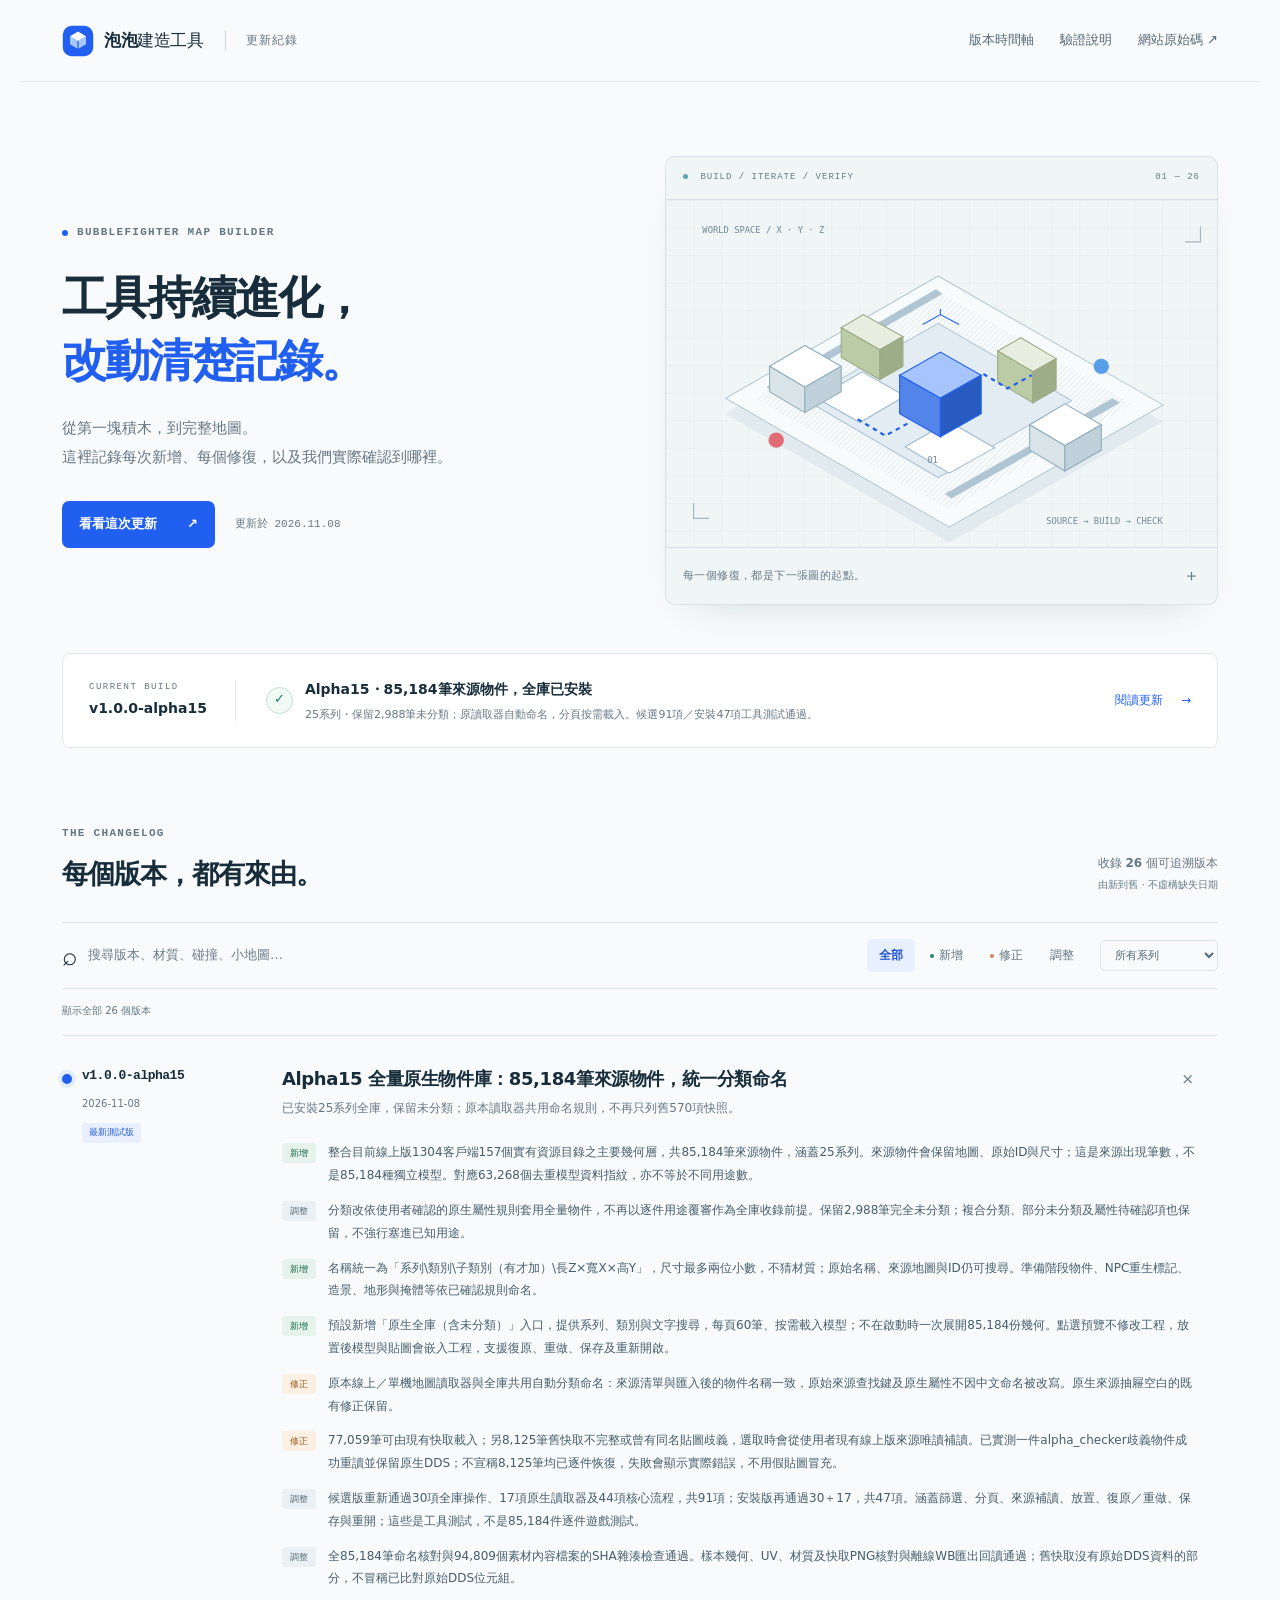
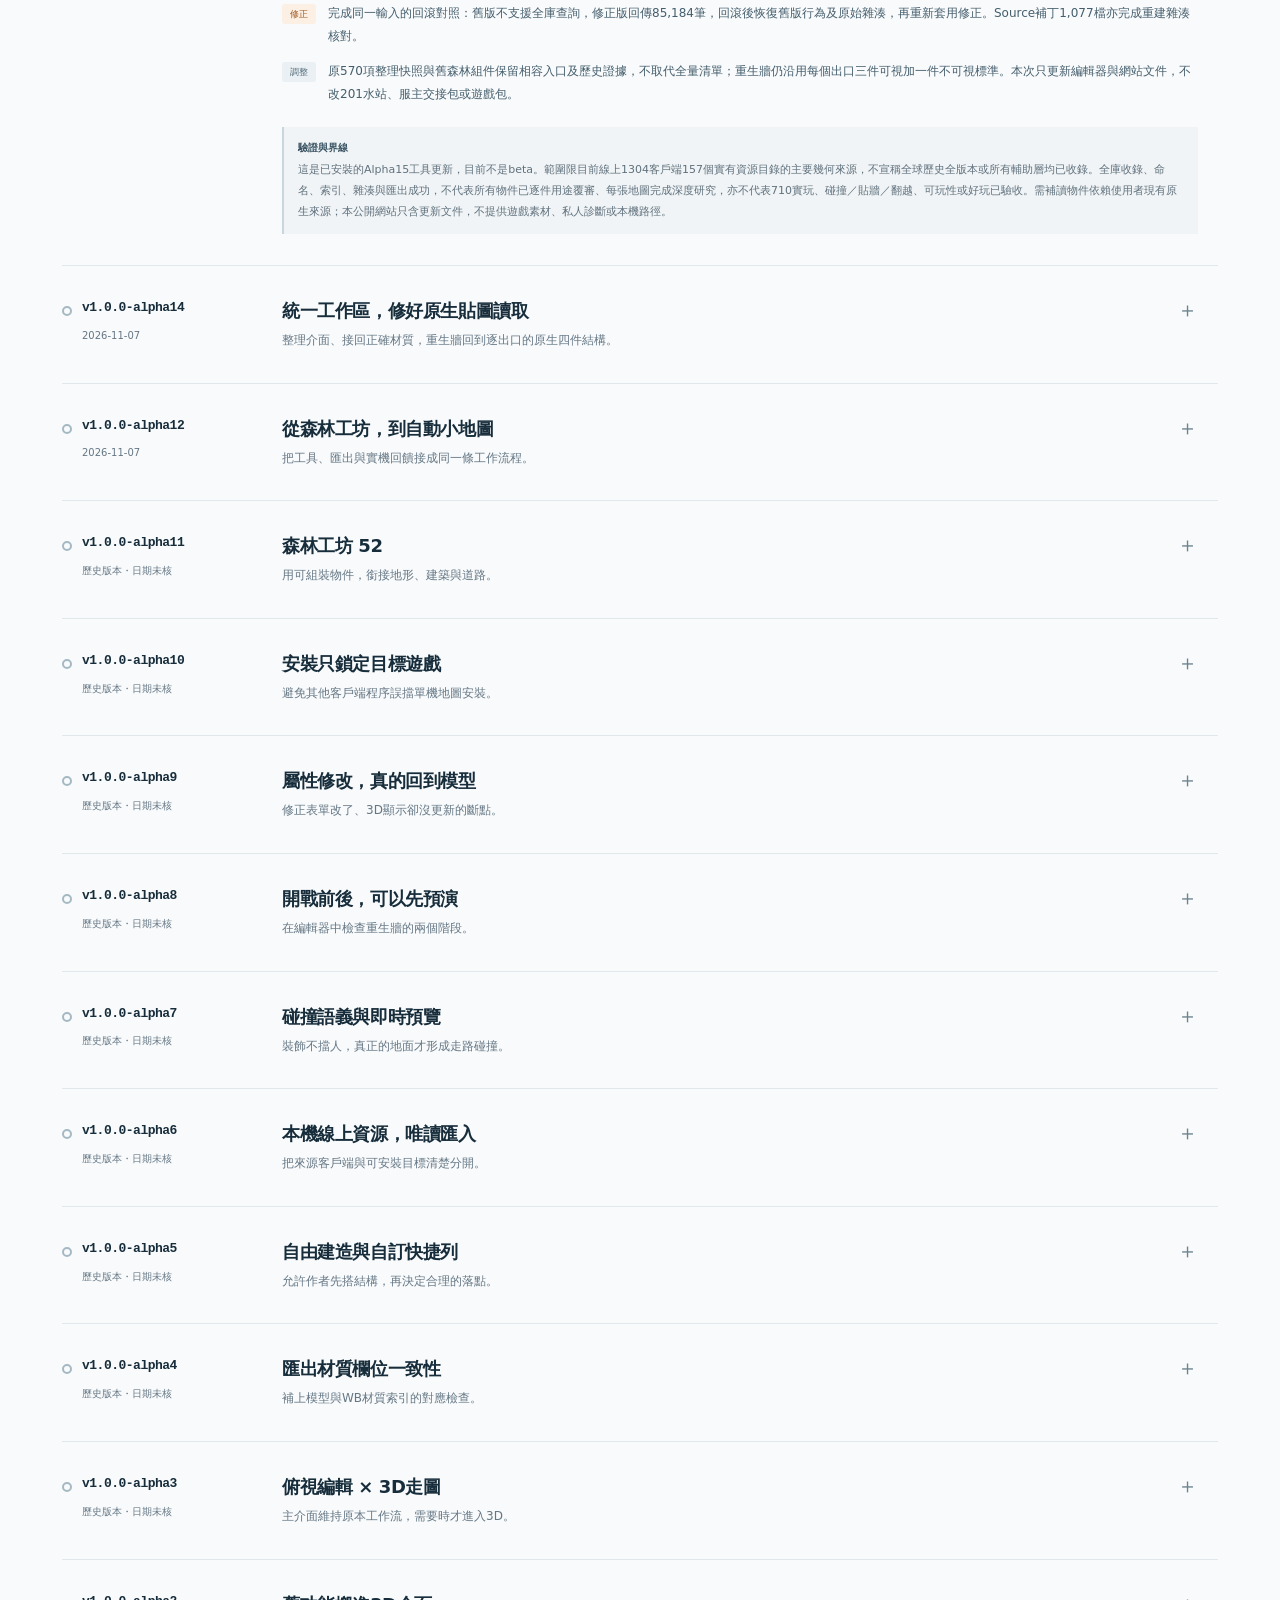
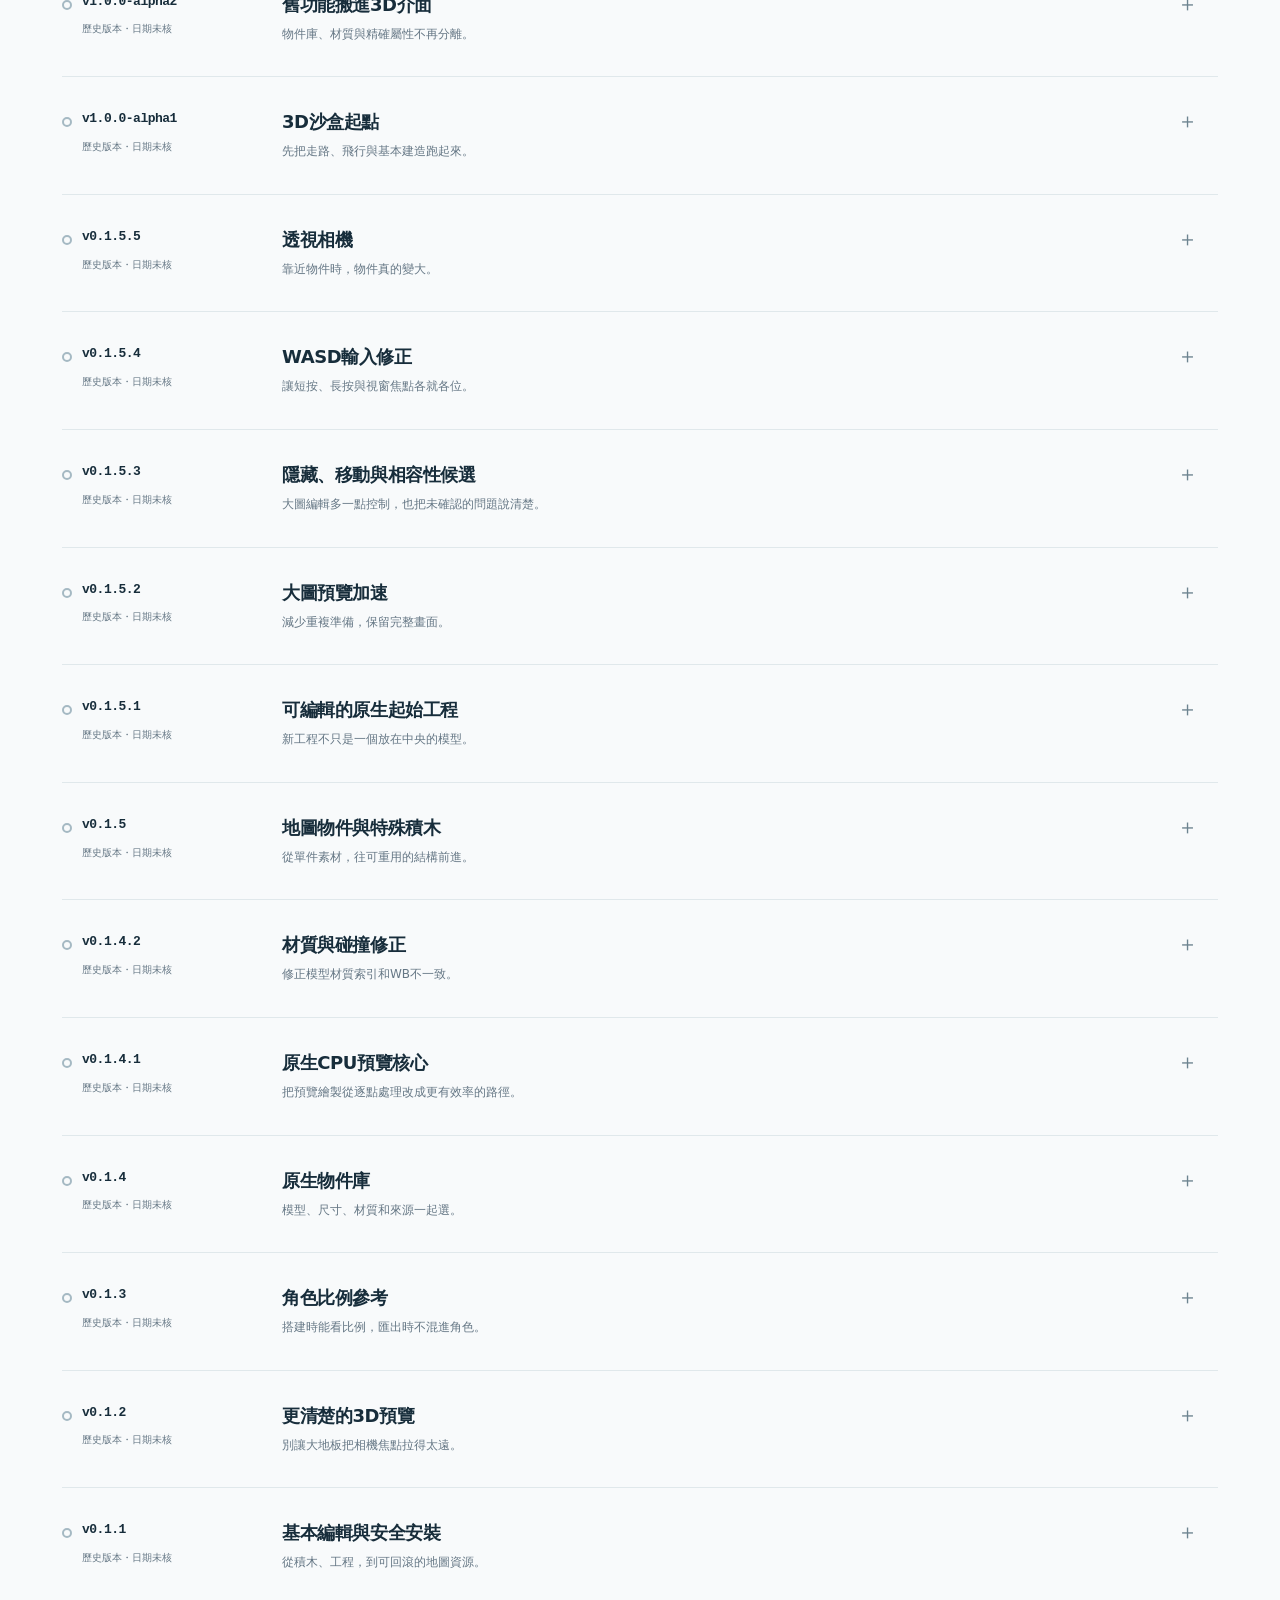
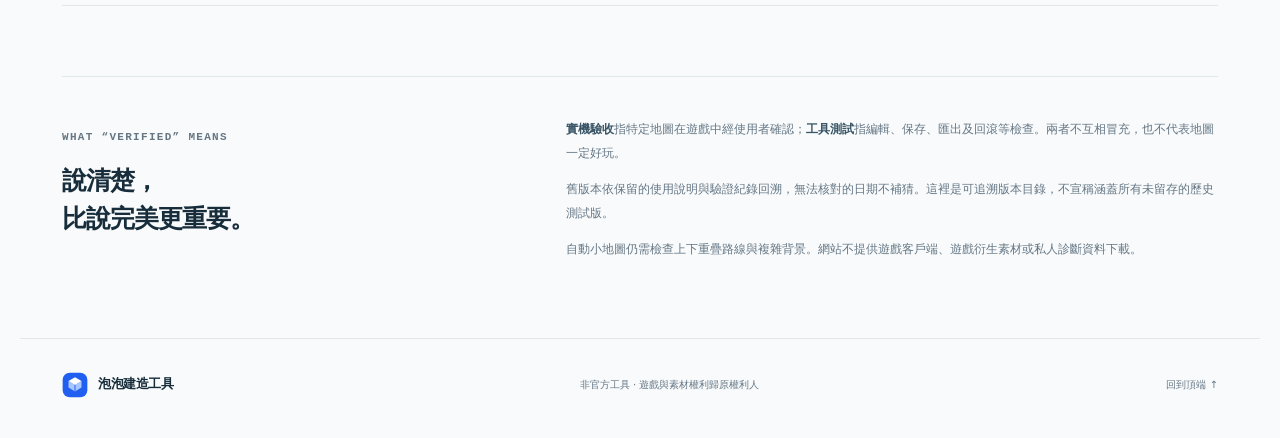
==== commit c6c8f4b1: "docs: publish Alpha15 full 85,184-entry library and reader naming" ====
--- a/bubblefighter-map-builder/index.html
+++ b/bubblefighter-map-builder/index.html
@@ -1,4 +1,4 @@
-<!doctype html><html lang="zh-Hant"><head><meta charset="utf-8"><meta name="viewport" content="width=device-width, initial-scale=1"><meta name="description" content="泡泡建造工具版本紀錄：每個版本新增了什麼、修了哪些Bug，以及已驗證與待確認的界線。"><meta name="color-scheme" content="light"><meta property="og:title" content="泡泡建造工具｜版本紀錄"><meta property="og:description" content="從俯視積木到3D森林工坊，讓每次改動都有跡可循。"><title>泡泡建造工具｜版本紀錄</title><link rel="icon" href="mark.svg" type="image/svg+xml"><link rel="stylesheet" href="style.css"><script src="app.js" defer></script></head><body id="top"><a class="skip" href="#releases">跳至版本紀錄</a><header class="topbar"><a class="brand" href="./" aria-label="泡泡建造工具首頁"><img src="mark.svg" width="32" height="32" alt=""><span>泡泡<span class="brand-light">建造工具</span></span><span class="nav-label">更新紀錄</span></a><nav aria-label="主要導覽"><a href="#releases">版本時間軸</a><a href="#verification">驗證說明</a><a href="https://github.com/Euricotalavan/euricotalavan.github.io/tree/main/bubblefighter-map-builder" target="_blank" rel="noopener noreferrer">網站原始碼 ↗</a></nav></header><main><section class="hero"><div class="hero-copy"><p class="eyebrow"><span class="dot"></span> BUBBLEFIGHTER MAP BUILDER</p><h1>工具持續進化，<br><span>改動清楚記錄。</span></h1><p class="intro">從第一塊積木，到完整地圖。<br>這裡記錄每次新增、每個修復，以及我們實際確認到哪裡。</p><div class="hero-actions"><a class="button" href="#v1-0-0-alpha15">看看這次更新 <span aria-hidden="true">↗</span></a><span class="updated">更新於 2026.11.08</span></div></div><div class="hero-visual" aria-label="抽象地圖編輯示意，非遊戲截圖"><div class="visual-top"><span><i></i> BUILD / ITERATE / VERIFY</span><span>01 — 26</span></div><img src="blueprint.svg" alt="積木、路線與兩個基地組成的幾何地圖藍圖" width="500" height="315"><div class="visual-bottom"><span>每一個修復，都是下一張圖的起點。</span><span class="cross">＋</span></div></div></section><section class="current-strip" aria-label="目前版本狀態"><div><span class="overline">CURRENT BUILD</span><strong>v1.0.0-alpha15</strong></div><div class="strip-info"><span class="check">✓</span><div><strong>Alpha15・570項原生物件，持續覆審</strong><span>新增28項原生貨箱、門板、管道與遺跡支架等元件；1144次實際名稱及來源搜尋通過。</span></div></div><a href="#v1-0-0-alpha15" aria-label="閱讀1.0.0-alpha15更新">閱讀更新 <span aria-hidden="true">→</span></a></section><section id="releases" class="history"><div class="section-heading"><div><p class="eyebrow">THE CHANGELOG</p><h2>每個版本，都有來由。</h2></div><p>收錄 <strong>26</strong> 個可追溯版本<br><span>由新到舊 · 不虛構缺失日期</span></p></div><div class="filters"><label class="search"><span aria-hidden="true">⌕</span><span class="sr-only">搜尋版本或更新內容</span><input id="search" type="search" placeholder="搜尋版本、材質、碰撞、小地圖…" autocomplete="off"></label><div class="filter-buttons" role="group" aria-label="依更新類型篩選"><button type="button" data-filter="all" aria-pressed="true">全部</button><button type="button" data-filter="new" aria-pressed="false"><i class="new-dot"></i>新增</button><button type="button" data-filter="fix" aria-pressed="false"><i class="fix-dot"></i>修正</button><button type="button" data-filter="change" aria-pressed="false">調整</button></div><label class="sr-only" for="family">版本系列</label><select id="family"><option value="all">所有系列</option><option value="alpha">1.0 Alpha</option><option value="classic">早期編輯器 0.1</option></select></div><div class="result-meta"><p id="result-count" aria-live="polite">顯示全部 26 個版本</p><button id="clear" type="button" hidden>清除篩選 ↺</button></div><div id="release-list"><article class="release latest" id="v1-0-0-alpha15" data-family="alpha" data-kinds="change fix new" data-search="1.0.0-alpha15 Alpha15 原生物件庫：570項中文命名，補充倉庫與遺跡道具 目前570項、325族，皆有中文用途及變體名；原生地圖和編號可追溯，全來源逐件用途審查持續進行。 目前569個官方來源單件變體加1個原生組裝件，分為103族核心元件、222族道具裝飾。同用途的尺寸、材質及造型差異放在變體選單，不拿近似件灌不同用途數。 所有570項都有不重複中文用途名、同族及變體名，原生地圖與物件ID仍可搜尋追溯。部分部件帶ignoreBullet時分別註明，不把整件混稱全可穿彈；原生UV、幾何與材質旗標不靠猜測改寫。 修正原生來源抽屜重掛後內容頁仍隱藏的空白問題；匹配輸入對照為原版0項可見、修正版13項、回滾恢復0項。 物件庫分成核心建圖、道具裝飾、全部已審查候選及舊森林組件。52件舊組件保留在明確標示未覆審的分類，不再混進預設清單；舊工程相容資料不刪除。 唯讀模型預覽不再複製整張工程到每次工作，不把點選預覽誤判為工程修改；實際放置才嵌入模型與材質。 中文顯示分類與模型內部分類分離，避免命名／分類覆寫內部語義，讓背景物件錯誤觸發超出地板的檢查。 球場照明燈架依原位置由官方燈頭與三腳支架組裝。編輯器整體放置，匯出仍保留兩個部件各自的WB中心；90度旋轉與1.25倍縮放亦完成回讀對照。它是靜態道具，不是動態光源。 靜態原生組裝新增中心資料預檢，拒絕缺值、非有限數值、未知版本與功能／動畫混組；重生牆仍按每出口3可視＋1不可視標準獨立處理，不併入一般靜態組裝。 首批83項之後新增墓園9項、NERF6項與佔領戰球場11項，包含尖拱窗框、瓦頂、紙板矮牆及球場入口牆。26項完成原生幾何／UV／材質與DDS像素回讀及GPU預覽；未核對完整組裝或用途者繼續留待核，不混入一般物件庫。 再增加45項：原生繩網欄、森林木板與樹木、義式牆框、冰覆褐岩、木箱堆及木電桿等。跨模式取出的森林／冰河／沙漠物件依造型系列歸類，另保留原始資源系列與地圖ID，不混淆顯示分類及來源。 本批再納入59項：森林草頂石塊、原生隊色木擋板、圓木索欄、洞窟石拱、遺跡石柱與階台等。地形接口與貼地限制逐件寫明；複雜建築總組及配套不足者仍待核，不因匯出成功就塞入常用庫。 增加正交第三視角覆審，修正兩面都看成側邊時的誤判。紙板件更名為「紙板箱（長款／方款）」並註明底部未封、應貼地使用；不是桌台或懸空橋面。屋面等薄片也不再只靠兩張側視圖判定缺面。 覆審也包含小樂園與蓬鬆森林的大型／扁平來源件；大型場景總組不冒充通用小道具。逐圖分開記錄未研究、分析中與缺幾何受阻。後續候選即使已命名，仍須通過新鮮原生來源、編譯回讀與預覽，才納入交付快照，不自動塞進物件庫。 本批再加入34項：倉庫木箱與藍桶、混凝土路障、舊輪胎、靜態收音機與維修直梯，以及公園長椅、樹籬、石雕、壁燈和森林雙翼機等。梯子、燈具與載具均清楚標成靜態外觀，不冒稱有攀爬、動態照明或駕駛功能。 本批加入32項：紙牌矮障板、彎磚花臺、花盆與長花槽、白色園籬、苔紋石墩、低木柵，以及雪地木箱、靜態販賣機、路燈與機器夾爪等。開口花盆標示需貼地；燈具與機械只承諾靜態外觀，不冒稱有照明或互動功能。 本批加入19項：冰岩同族款、綠網護欄、童話矮木欄與苔邊路牌、草捆、太空三箱堆與八角地板、火星巨岩、直角樹籬、尖頂綠籬柱、桌布罩、海盜雙繩欄及靜態火盆座。薄片、開口底部、下埋量、原生無ground或ignoreBullet各自說明，不把靜態外觀冒稱有互動與可靠碰撞。 驗收找到一款新樹籬在既有核心族中被誤列道具，導致族數重複計數。已對齊同族變體分類，保留原生材質／幾何與碰撞未驗證提示，實際UI重新通過；沒有把失敗檢查忽略掉。 本批加入24項：小豬圖案牌、白框拱窗、白石小門柱組、韓式木屋開放立面、褐陶蓋罐、卵石鋪面、雙橫桿木欄、雪地白樺、帶雪裙的灰岩與原生完整冰拱。蓋罐大小及帶耳／素面、門柱數和冰拱造型均放同族變體；開放立面不冒稱完整可入房屋，鋪面不冒稱自帶可走碰撞。 加入22項原生候選：含輪平板貨車、八輪裝甲車、混合廢料堆、斜倚輪胎、鏽管堆、網欄與掛片，以及仙人掌、陶罐、苔石拱、棕櫚樹、遊具馬等。載具只是靜態外觀，不冒稱能駕駛或射擊；橋面標明沒有橋墩，部件與完整物件不混稱。 交叉覆審發現一件舊骷髏木箱被誤稱為獨立閉合六面箱。原生頂點及面連接實為兩個分離開口片殼，已撤出通用庫，不靠改旗標或補幾何蒙混通過；原資產、來源與舊工程讀取所需資料仍保留。 複雜模型不因超過1600三角面的優先篩選門檻就被丟棄。另查到官方原本就含車輪的完整貨車與裝甲車，使用它們，而非給無輪車身憑空拼輪。近似朝向、尺寸與原位配套繼續保留追溯，不自動灌入不同用途數。 本批新增21項：神廟彩邊臺墩、原生木推車、垂藤／偏冠喬木、山地短石牆、高腳設備罩、磚樓外殼、兩款廢車殼，以及墓地枯樹、石臺、長椅與雕飾。名稱按實際外觀和用途描述；缺輪車殼不冒稱完整可行駛車，雕飾也不是會動的怪物。 山地石牆同族增加兩個已審輪廓；實際UI驗證改為核對九個原生變體ID，保留首次舊測試失敗紀錄，不修改產品旗標來迎合測試。港村木箱補充原生底口斜差的視覺接地提示；通用撤回通知不再包含本機診斷路徑。 本批21項使用28個原生部件，重新回讀幾何、UV、材質狀態與DDS像素；343項舊渲染定義完全相同才沿用。364項中文名稱與來源等732次實際搜尋全部找到對應族，操作不改工程。 新增25項：墓地原生矮擋板、灰石階梯、短石坡與低欄；美術館陶瓶、沙發、人物掛畫、壁燈／吊燈；競技場旗架、紅邊矮牆、多燈燈板與黃頂展棚。燈飾只是原生靜態外觀，不冒稱新增照明；半殼木箱、缺幹葉片及缺中段柱蓋不當完整物件上架。 相同外觀的競技場短矮牆，原生有ground／cover與只有ignoreCamera的版本分開辨認。短段保留原生貼牆標記，長段明列無cover，不借旗標、不把來源標記當實機貼牆已通過。 候選在寫入前先逐一讀回原始貼圖來源、雜湊與解碼結果。本批25項涉及28張原生貼圖，全部可解碼後才進完整幾何／材質核對；既有6項高精度DDS限制仍保留，不以有損替代或舊PNG冒充修復。 加入28項原生候選：沙漠矮石、斷柱、金邊石長椅與沙地覆片；雪頂群岩、含竹幹的積雪竹叢、草簾板、雪欄與木矮臺；村落黃花草叢、招牌棚、花臺、警示箱、咖啡販賣機、回收箱和方向牌片。 名稱與提示直接說明使用條件：草簾板上口需要接梁；有斜底的石件說明微埋只是視覺接地建議；咖啡機明列原生薄殼，明顯缺多面機身的開門半殼另行保留。竹葉片不冒稱整株竹，缺中段的上下圓蓋不冒稱完整柱。 原生草面與石框、竹幹與竹葉、箱側與箱頂分材質保留。只有部分部件帶ignoreBullet時，不把整件混稱可穿彈；原生ground／cover標記不是遊戲內碰撞、貼牆或翻越已通過的證明。 新增34項：箱體、石柱、陶罐群、倒柱、飲料瓶、圓頂塔帽、拱形簷段、靜態木梯與繩梯、雪岩及雪枝冰臺。每項都有中文用途名與變體名稱，仍可用原生地圖、物件編號追溯。 回查原地圖位置後，綠色圓頂件命名為塔帽、拱形件命名為簷段，不把它們誤當布箱或橋。雪枝冰臺註明僅帶部分欄段；依靠原冰壁的冰晶殼與缺背箱殼未硬塞進一般物件庫。 沙漠石欄做連接殼與有限三角形射線抽樣，未通過的保留待核；原生旗標不借用、不亂補面。小木箱另核實8頂點、12三角形、18條邊皆雙面相接，不只憑三角形數宣稱封閉。 新增31項：雪帽木欄、雪橇、雪人公仔、紅葉花簇與盆栽列、樹池空框、屋頂煙囪、尖板雪欄、雪岩與低丘覆片；另加入太空艙門式矮欄、貨箱堆、圓罩燈柱、橙紋岩與八角矮臺。 回到原場景核對用途：矩形雪沿木框實際是樹池外框，不含樹或土；磚筒是綠瓦屋頂煙囪，不冒稱花盆。閣樓上下框缺柱和屋面、被遮住的鐘形內件另留待核，不只憑材質檔名硬取用途名。 31項全有中文用途名與尺寸／造型變體名；薄門牌、貼片植栽、空框或接地底口會在名稱／提示說清楚。物理root尚未證實支援的艙內螢幕、細欄先不收，亦不剝除物理資料讓匯出假通過。 新增29項：太空維修機箱、細管護欄、小柱、木框黑桶矮欄、紙箱堆、舷窗門片、NERF框牌、黃框網板、黑框鐵網、短板矮欄、警示柱、折臂燈柱、鋼甲板、黃框坡面、鍋爐頂管與雙色繩纜墩。 按實際用途取名而非套原生編號：回查貨船原場景，黃管組實際位於鍋爐上方，命名為黃彎管雙管組並明示不含鍋爐；貨櫃屋前面雖像完整建築，背面缺多層牆及櫃底，因此仍留待配套，不冒稱完整小屋。 再核箱體與機箱結構：12面橙色貨櫃實際是11個位置、8條開邊，缺背未收；11面紙箱及缺背箭紋板亦未收。機箱側板與主殼分量、三箱堆各箱原生底口／上箱小懸出均記錄；原生材料不被補面或亂借旗標掩蓋。 新增31項：青木方向路牌、草紋石方臺、五柱木柵、雙色鬱金香貼片、競技場圓標矮牆、四色星紋矮臺、綠弧橋面、紅頂磚紋柱、星紋欄板、格構燈架、五款魚紋圓柱、靜態小魚、轉角管欄、公園弧背木長椅及三種綠色護欄。 按原場景命名與說明：木條弧面物件實際是公園長椅，不是滑板斜坡；綠弧橋面兩端接抬高地臺，周邊欄牆是其他物件，因此明列不含端臺／欄牆。魚紋柱逐件核頂帽、柱身與底座，不因整件開邊高度範圍大就亂建議深埋9單位。 同尺寸不同完整性分開處理：紅色矮牆底口可接地，藍綠長牆半殼仍留待配；公園綠欄原本沒有ground／cover，不借用競技場矮牆標記。三件極限賽來源出現未閉合材質XML字串，先保留待核，不自動修串、剝旗標或宣稱原遊戲解析失敗。 新增28項：貨倉混凝土網欄、原生木箱、門檐底燈、告示板、百葉板、貨架、金屬門及斜板；鏽桶、器材工作桌、壁掛警示牌、分類箱、開蓋設備箱、靜態火箭、屋頂方井、石框人面像、木棧臺支架、斷柱、斷拱石、棕櫚裸幹、雙橫木欄與灰木箱。 根據原場景辨用途再命名：灰石板其實是門上方含底燈的門檐，不是踏板；屋頂方井向樓內延伸，不是煙囪；開蓋設備箱不是長椅。木棧臺支架明列不含另件臺面，棕櫚裸幹明列不含葉。 逐面核箱體、門板及支架接口。開底箱、成對門板的高度差、疊箱的微小錯位均按來源保留並在用途說明揭露；拱柱待接件與缺背建築留在待配，不靠補面、剝旗標或外觀像完整物件就收錄。被樓體遮住的道具另用標示清楚的診斷剖切圖核用途，不冒稱遊戲畫面。"><div class="release-rail"><a href="#v1-0-0-alpha15" class="version">v1.0.0-alpha15</a><span class="release-date">2026-11-08</span><span class="latest-label">最新測試版</span></div><details open><summary><div><h3>Alpha15 原生物件庫：570項中文命名，補充倉庫與遺跡道具</h3><p>目前570項、325族，皆有中文用途及變體名；原生地圖和編號可追溯，全來源逐件用途審查持續進行。</p></div><span class="expand" aria-hidden="true">＋</span></summary><div class="release-body"><ul><li data-kind="new"><span class="tag new">新增</span><span>目前569個官方來源單件變體加1個原生組裝件，分為103族核心元件、222族道具裝飾。同用途的尺寸、材質及造型差異放在變體選單，不拿近似件灌不同用途數。</span></li><li data-kind="new"><span class="tag new">新增</span><span>所有570項都有不重複中文用途名、同族及變體名，原生地圖與物件ID仍可搜尋追溯。部分部件帶ignoreBullet時分別註明，不把整件混稱全可穿彈；原生UV、幾何與材質旗標不靠猜測改寫。</span></li><li data-kind="fix"><span class="tag fix">修正</span><span>修正原生來源抽屜重掛後內容頁仍隱藏的空白問題；匹配輸入對照為原版0項可見、修正版13項、回滾恢復0項。</span></li><li data-kind="change"><span class="tag change">調整</span><span>物件庫分成核心建圖、道具裝飾、全部已審查候選及舊森林組件。52件舊組件保留在明確標示未覆審的分類，不再混進預設清單；舊工程相容資料不刪除。</span></li><li data-kind="fix"><span class="tag fix">修正</span><span>唯讀模型預覽不再複製整張工程到每次工作，不把點選預覽誤判為工程修改；實際放置才嵌入模型與材質。</span></li><li data-kind="fix"><span class="tag fix">修正</span><span>中文顯示分類與模型內部分類分離，避免命名／分類覆寫內部語義，讓背景物件錯誤觸發超出地板的檢查。</span></li><li data-kind="new"><span class="tag new">新增</span><span>球場照明燈架依原位置由官方燈頭與三腳支架組裝。編輯器整體放置，匯出仍保留兩個部件各自的WB中心；90度旋轉與1.25倍縮放亦完成回讀對照。它是靜態道具，不是動態光源。</span></li><li data-kind="change"><span class="tag change">調整</span><span>靜態原生組裝新增中心資料預檢，拒絕缺值、非有限數值、未知版本與功能／動畫混組；重生牆仍按每出口3可視＋1不可視標準獨立處理，不併入一般靜態組裝。</span></li><li data-kind="new"><span class="tag new">新增</span><span>首批83項之後新增墓園9項、NERF6項與佔領戰球場11項，包含尖拱窗框、瓦頂、紙板矮牆及球場入口牆。26項完成原生幾何／UV／材質與DDS像素回讀及GPU預覽；未核對完整組裝或用途者繼續留待核，不混入一般物件庫。</span></li><li data-kind="new"><span class="tag new">新增</span><span>再增加45項：原生繩網欄、森林木板與樹木、義式牆框、冰覆褐岩、木箱堆及木電桿等。跨模式取出的森林／冰河／沙漠物件依造型系列歸類，另保留原始資源系列與地圖ID，不混淆顯示分類及來源。</span></li><li data-kind="new"><span class="tag new">新增</span><span>本批再納入59項：森林草頂石塊、原生隊色木擋板、圓木索欄、洞窟石拱、遺跡石柱與階台等。地形接口與貼地限制逐件寫明；複雜建築總組及配套不足者仍待核，不因匯出成功就塞入常用庫。</span></li><li data-kind="fix"><span class="tag fix">修正</span><span>增加正交第三視角覆審，修正兩面都看成側邊時的誤判。紙板件更名為「紙板箱（長款／方款）」並註明底部未封、應貼地使用；不是桌台或懸空橋面。屋面等薄片也不再只靠兩張側視圖判定缺面。</span></li><li data-kind="change"><span class="tag change">調整</span><span>覆審也包含小樂園與蓬鬆森林的大型／扁平來源件；大型場景總組不冒充通用小道具。逐圖分開記錄未研究、分析中與缺幾何受阻。後續候選即使已命名，仍須通過新鮮原生來源、編譯回讀與預覽，才納入交付快照，不自動塞進物件庫。</span></li><li data-kind="new"><span class="tag new">新增</span><span>本批再加入34項：倉庫木箱與藍桶、混凝土路障、舊輪胎、靜態收音機與維修直梯，以及公園長椅、樹籬、石雕、壁燈和森林雙翼機等。梯子、燈具與載具均清楚標成靜態外觀，不冒稱有攀爬、動態照明或駕駛功能。</span></li><li data-kind="new"><span class="tag new">新增</span><span>本批加入32項：紙牌矮障板、彎磚花臺、花盆與長花槽、白色園籬、苔紋石墩、低木柵，以及雪地木箱、靜態販賣機、路燈與機器夾爪等。開口花盆標示需貼地；燈具與機械只承諾靜態外觀，不冒稱有照明或互動功能。</span></li><li data-kind="new"><span class="tag new">新增</span><span>本批加入19項：冰岩同族款、綠網護欄、童話矮木欄與苔邊路牌、草捆、太空三箱堆與八角地板、火星巨岩、直角樹籬、尖頂綠籬柱、桌布罩、海盜雙繩欄及靜態火盆座。薄片、開口底部、下埋量、原生無ground或ignoreBullet各自說明，不把靜態外觀冒稱有互動與可靠碰撞。</span></li><li data-kind="fix"><span class="tag fix">修正</span><span>驗收找到一款新樹籬在既有核心族中被誤列道具，導致族數重複計數。已對齊同族變體分類，保留原生材質／幾何與碰撞未驗證提示，實際UI重新通過；沒有把失敗檢查忽略掉。</span></li><li data-kind="new"><span class="tag new">新增</span><span>本批加入24項：小豬圖案牌、白框拱窗、白石小門柱組、韓式木屋開放立面、褐陶蓋罐、卵石鋪面、雙橫桿木欄、雪地白樺、帶雪裙的灰岩與原生完整冰拱。蓋罐大小及帶耳／素面、門柱數和冰拱造型均放同族變體；開放立面不冒稱完整可入房屋，鋪面不冒稱自帶可走碰撞。</span></li><li data-kind="new"><span class="tag new">新增</span><span>加入22項原生候選：含輪平板貨車、八輪裝甲車、混合廢料堆、斜倚輪胎、鏽管堆、網欄與掛片，以及仙人掌、陶罐、苔石拱、棕櫚樹、遊具馬等。載具只是靜態外觀，不冒稱能駕駛或射擊；橋面標明沒有橋墩，部件與完整物件不混稱。</span></li><li data-kind="fix"><span class="tag fix">修正</span><span>交叉覆審發現一件舊骷髏木箱被誤稱為獨立閉合六面箱。原生頂點及面連接實為兩個分離開口片殼，已撤出通用庫，不靠改旗標或補幾何蒙混通過；原資產、來源與舊工程讀取所需資料仍保留。</span></li><li data-kind="change"><span class="tag change">調整</span><span>複雜模型不因超過1600三角面的優先篩選門檻就被丟棄。另查到官方原本就含車輪的完整貨車與裝甲車，使用它們，而非給無輪車身憑空拼輪。近似朝向、尺寸與原位配套繼續保留追溯，不自動灌入不同用途數。</span></li><li data-kind="new"><span class="tag new">新增</span><span>本批新增21項：神廟彩邊臺墩、原生木推車、垂藤／偏冠喬木、山地短石牆、高腳設備罩、磚樓外殼、兩款廢車殼，以及墓地枯樹、石臺、長椅與雕飾。名稱按實際外觀和用途描述；缺輪車殼不冒稱完整可行駛車，雕飾也不是會動的怪物。</span></li><li data-kind="fix"><span class="tag fix">修正</span><span>山地石牆同族增加兩個已審輪廓；實際UI驗證改為核對九個原生變體ID，保留首次舊測試失敗紀錄，不修改產品旗標來迎合測試。港村木箱補充原生底口斜差的視覺接地提示；通用撤回通知不再包含本機診斷路徑。</span></li><li data-kind="change"><span class="tag change">調整</span><span>本批21項使用28個原生部件，重新回讀幾何、UV、材質狀態與DDS像素；343項舊渲染定義完全相同才沿用。364項中文名稱與來源等732次實際搜尋全部找到對應族，操作不改工程。</span></li><li data-kind="new"><span class="tag new">新增</span><span>新增25項：墓地原生矮擋板、灰石階梯、短石坡與低欄；美術館陶瓶、沙發、人物掛畫、壁燈／吊燈；競技場旗架、紅邊矮牆、多燈燈板與黃頂展棚。燈飾只是原生靜態外觀，不冒稱新增照明；半殼木箱、缺幹葉片及缺中段柱蓋不當完整物件上架。</span></li><li data-kind="change"><span class="tag change">調整</span><span>相同外觀的競技場短矮牆，原生有ground／cover與只有ignoreCamera的版本分開辨認。短段保留原生貼牆標記，長段明列無cover，不借旗標、不把來源標記當實機貼牆已通過。</span></li><li data-kind="fix"><span class="tag fix">修正</span><span>候選在寫入前先逐一讀回原始貼圖來源、雜湊與解碼結果。本批25項涉及28張原生貼圖，全部可解碼後才進完整幾何／材質核對；既有6項高精度DDS限制仍保留，不以有損替代或舊PNG冒充修復。</span></li><li data-kind="new"><span class="tag new">新增</span><span>加入28項原生候選：沙漠矮石、斷柱、金邊石長椅與沙地覆片；雪頂群岩、含竹幹的積雪竹叢、草簾板、雪欄與木矮臺；村落黃花草叢、招牌棚、花臺、警示箱、咖啡販賣機、回收箱和方向牌片。</span></li><li data-kind="change"><span class="tag change">調整</span><span>名稱與提示直接說明使用條件：草簾板上口需要接梁；有斜底的石件說明微埋只是視覺接地建議；咖啡機明列原生薄殼，明顯缺多面機身的開門半殼另行保留。竹葉片不冒稱整株竹，缺中段的上下圓蓋不冒稱完整柱。</span></li><li data-kind="fix"><span class="tag fix">修正</span><span>原生草面與石框、竹幹與竹葉、箱側與箱頂分材質保留。只有部分部件帶ignoreBullet時，不把整件混稱可穿彈；原生ground／cover標記不是遊戲內碰撞、貼牆或翻越已通過的證明。</span></li><li data-kind="new"><span class="tag new">新增</span><span>新增34項：箱體、石柱、陶罐群、倒柱、飲料瓶、圓頂塔帽、拱形簷段、靜態木梯與繩梯、雪岩及雪枝冰臺。每項都有中文用途名與變體名稱，仍可用原生地圖、物件編號追溯。</span></li><li data-kind="change"><span class="tag change">調整</span><span>回查原地圖位置後，綠色圓頂件命名為塔帽、拱形件命名為簷段，不把它們誤當布箱或橋。雪枝冰臺註明僅帶部分欄段；依靠原冰壁的冰晶殼與缺背箱殼未硬塞進一般物件庫。</span></li><li data-kind="fix"><span class="tag fix">修正</span><span>沙漠石欄做連接殼與有限三角形射線抽樣，未通過的保留待核；原生旗標不借用、不亂補面。小木箱另核實8頂點、12三角形、18條邊皆雙面相接，不只憑三角形數宣稱封閉。</span></li><li data-kind="new"><span class="tag new">新增</span><span>新增31項：雪帽木欄、雪橇、雪人公仔、紅葉花簇與盆栽列、樹池空框、屋頂煙囪、尖板雪欄、雪岩與低丘覆片；另加入太空艙門式矮欄、貨箱堆、圓罩燈柱、橙紋岩與八角矮臺。</span></li><li data-kind="change"><span class="tag change">調整</span><span>回到原場景核對用途：矩形雪沿木框實際是樹池外框，不含樹或土；磚筒是綠瓦屋頂煙囪，不冒稱花盆。閣樓上下框缺柱和屋面、被遮住的鐘形內件另留待核，不只憑材質檔名硬取用途名。</span></li><li data-kind="fix"><span class="tag fix">修正</span><span>31項全有中文用途名與尺寸／造型變體名；薄門牌、貼片植栽、空框或接地底口會在名稱／提示說清楚。物理root尚未證實支援的艙內螢幕、細欄先不收，亦不剝除物理資料讓匯出假通過。</span></li><li data-kind="new"><span class="tag new">新增</span><span>新增29項：太空維修機箱、細管護欄、小柱、木框黑桶矮欄、紙箱堆、舷窗門片、NERF框牌、黃框網板、黑框鐵網、短板矮欄、警示柱、折臂燈柱、鋼甲板、黃框坡面、鍋爐頂管與雙色繩纜墩。</span></li><li data-kind="change"><span class="tag change">調整</span><span>按實際用途取名而非套原生編號：回查貨船原場景，黃管組實際位於鍋爐上方，命名為黃彎管雙管組並明示不含鍋爐；貨櫃屋前面雖像完整建築，背面缺多層牆及櫃底，因此仍留待配套，不冒稱完整小屋。</span></li><li data-kind="fix"><span class="tag fix">修正</span><span>再核箱體與機箱結構：12面橙色貨櫃實際是11個位置、8條開邊，缺背未收；11面紙箱及缺背箭紋板亦未收。機箱側板與主殼分量、三箱堆各箱原生底口／上箱小懸出均記錄；原生材料不被補面或亂借旗標掩蓋。</span></li><li data-kind="new"><span class="tag new">新增</span><span>新增31項：青木方向路牌、草紋石方臺、五柱木柵、雙色鬱金香貼片、競技場圓標矮牆、四色星紋矮臺、綠弧橋面、紅頂磚紋柱、星紋欄板、格構燈架、五款魚紋圓柱、靜態小魚、轉角管欄、公園弧背木長椅及三種綠色護欄。</span></li><li data-kind="change"><span class="tag change">調整</span><span>按原場景命名與說明：木條弧面物件實際是公園長椅，不是滑板斜坡；綠弧橋面兩端接抬高地臺，周邊欄牆是其他物件，因此明列不含端臺／欄牆。魚紋柱逐件核頂帽、柱身與底座，不因整件開邊高度範圍大就亂建議深埋9單位。</span></li><li data-kind="fix"><span class="tag fix">修正</span><span>同尺寸不同完整性分開處理：紅色矮牆底口可接地，藍綠長牆半殼仍留待配；公園綠欄原本沒有ground／cover，不借用競技場矮牆標記。三件極限賽來源出現未閉合材質XML字串，先保留待核，不自動修串、剝旗標或宣稱原遊戲解析失敗。</span></li><li data-kind="new"><span class="tag new">新增</span><span>新增28項：貨倉混凝土網欄、原生木箱、門檐底燈、告示板、百葉板、貨架、金屬門及斜板；鏽桶、器材工作桌、壁掛警示牌、分類箱、開蓋設備箱、靜態火箭、屋頂方井、石框人面像、木棧臺支架、斷柱、斷拱石、棕櫚裸幹、雙橫木欄與灰木箱。</span></li><li data-kind="change"><span class="tag change">調整</span><span>根據原場景辨用途再命名：灰石板其實是門上方含底燈的門檐，不是踏板；屋頂方井向樓內延伸，不是煙囪；開蓋設備箱不是長椅。木棧臺支架明列不含另件臺面，棕櫚裸幹明列不含葉。</span></li><li data-kind="fix"><span class="tag fix">修正</span><span>逐面核箱體、門板及支架接口。開底箱、成對門板的高度差、疊箱的微小錯位均按來源保留並在用途說明揭露；拱柱待接件與缺背建築留在待配，不靠補面、剝旗標或外觀像完整物件就收錄。被樓體遮住的道具另用標示清楚的診斷剖切圖核用途，不冒稱遊戲畫面。</span></li></ul><p class="release-note"><span>驗證與界線</span>570項GPU預覽證據由舊542項逐件核對渲染定義／貼圖路徑完全相同後沿用，另實際測28項新件。24項物件庫檢查重新通過；來源讀取器15項與完整編輯流程44項沿用先前有效證據，未冒稱本輪重做。570項共810個原生部件槽已有X/WB、材質／UV與DDS像素回讀證據，本批28項為56部件；槽數不是不同用途數。實際1144次中文名稱、原生ID、舊名及共享來源別名搜尋全部找到對應族且不改工程。目錄542→570→回滾542，回滾雜湊吻合。本批28項、43張不同原生貼圖、56個原生部件通過來源雜湊、解碼與完整回讀。570項皆有中文用途、同族與變體名；1144次實際名稱／來源搜尋0失敗。原生幾何、UV、材質旗標與動畫不因命名而改。本批未增加來源等同性繼承，既有27筆不合併原資料、不灌入570收錄數。其後交叉街區8項只列待整合候選，不計入本次。這不是710遊玩、貼牆、翻越、可玩性或好玩證明；本輪不安裝或啟動遊戲，201水站與服主包不變。全來源用途審查仍未完成，不能把樣本、圖冊、索引或匯出成功當每張地圖每個物件已審完。名錄限目前1304客戶端157個實有目錄與16個缺幾何項、256條模式別名，不宣稱歷史全版本。600個WB層逐記錄建帳，幾何解析598層索引完成，2層受阻、38筆歧義保留。目前不是beta。</p></div></details></article>
+<!doctype html><html lang="zh-Hant"><head><meta charset="utf-8"><meta name="viewport" content="width=device-width, initial-scale=1"><meta name="description" content="泡泡建造工具版本紀錄：每個版本新增了什麼、修了哪些Bug，以及已驗證與待確認的界線。"><meta name="color-scheme" content="light"><meta property="og:title" content="泡泡建造工具｜版本紀錄"><meta property="og:description" content="從俯視積木到3D森林工坊，讓每次改動都有跡可循。"><title>泡泡建造工具｜版本紀錄</title><link rel="icon" href="mark.svg" type="image/svg+xml"><link rel="stylesheet" href="style.css"><script src="app.js" defer></script></head><body id="top"><a class="skip" href="#releases">跳至版本紀錄</a><header class="topbar"><a class="brand" href="./" aria-label="泡泡建造工具首頁"><img src="mark.svg" width="32" height="32" alt=""><span>泡泡<span class="brand-light">建造工具</span></span><span class="nav-label">更新紀錄</span></a><nav aria-label="主要導覽"><a href="#releases">版本時間軸</a><a href="#verification">驗證說明</a><a href="https://github.com/Euricotalavan/euricotalavan.github.io/tree/main/bubblefighter-map-builder" target="_blank" rel="noopener noreferrer">網站原始碼 ↗</a></nav></header><main><section class="hero"><div class="hero-copy"><p class="eyebrow"><span class="dot"></span> BUBBLEFIGHTER MAP BUILDER</p><h1>工具持續進化，<br><span>改動清楚記錄。</span></h1><p class="intro">從第一塊積木，到完整地圖。<br>這裡記錄每次新增、每個修復，以及我們實際確認到哪裡。</p><div class="hero-actions"><a class="button" href="#v1-0-0-alpha15">看看這次更新 <span aria-hidden="true">↗</span></a><span class="updated">更新於 2026.11.08</span></div></div><div class="hero-visual" aria-label="抽象地圖編輯示意，非遊戲截圖"><div class="visual-top"><span><i></i> BUILD / ITERATE / VERIFY</span><span>01 — 26</span></div><img src="blueprint.svg" alt="積木、路線與兩個基地組成的幾何地圖藍圖" width="500" height="315"><div class="visual-bottom"><span>每一個修復，都是下一張圖的起點。</span><span class="cross">＋</span></div></div></section><section class="current-strip" aria-label="目前版本狀態"><div><span class="overline">CURRENT BUILD</span><strong>v1.0.0-alpha15</strong></div><div class="strip-info"><span class="check">✓</span><div><strong>Alpha15・85,184筆來源物件，全庫已安裝</strong><span>25系列・保留2,988筆未分類；原讀取器自動命名，分頁按需載入。候選91項／安裝47項工具測試通過。</span></div></div><a href="#v1-0-0-alpha15" aria-label="閱讀1.0.0-alpha15更新">閱讀更新 <span aria-hidden="true">→</span></a></section><section id="releases" class="history"><div class="section-heading"><div><p class="eyebrow">THE CHANGELOG</p><h2>每個版本，都有來由。</h2></div><p>收錄 <strong>26</strong> 個可追溯版本<br><span>由新到舊 · 不虛構缺失日期</span></p></div><div class="filters"><label class="search"><span aria-hidden="true">⌕</span><span class="sr-only">搜尋版本或更新內容</span><input id="search" type="search" placeholder="搜尋版本、材質、碰撞、小地圖…" autocomplete="off"></label><div class="filter-buttons" role="group" aria-label="依更新類型篩選"><button type="button" data-filter="all" aria-pressed="true">全部</button><button type="button" data-filter="new" aria-pressed="false"><i class="new-dot"></i>新增</button><button type="button" data-filter="fix" aria-pressed="false"><i class="fix-dot"></i>修正</button><button type="button" data-filter="change" aria-pressed="false">調整</button></div><label class="sr-only" for="family">版本系列</label><select id="family"><option value="all">所有系列</option><option value="alpha">1.0 Alpha</option><option value="classic">早期編輯器 0.1</option></select></div><div class="result-meta"><p id="result-count" aria-live="polite">顯示全部 26 個版本</p><button id="clear" type="button" hidden>清除篩選 ↺</button></div><div id="release-list"><article class="release latest" id="v1-0-0-alpha15" data-family="alpha" data-kinds="change fix new" data-search="1.0.0-alpha15 Alpha15 全量原生物件庫：85,184筆來源物件，統一分類命名 已安裝25系列全庫，保留未分類；原本讀取器共用命名規則，不再只列舊570項快照。 整合目前線上版1304客戶端157個實有資源目錄之主要幾何層，共85,184筆來源物件，涵蓋25系列。來源物件會保留地圖、原始ID與尺寸；這是來源出現筆數，不是85,184種獨立模型。對應63,268個去重模型資料指紋，亦不等於不同用途數。 分類改依使用者確認的原生屬性規則套用全量物件，不再以逐件用途覆審作為全庫收錄前提。保留2,988筆完全未分類；複合分類、部分未分類及屬性待確認項也保留，不強行塞進已知用途。 名稱統一為「系列\類別\子類別（有才加）\長Z×寬X×高Y」，尺寸最多兩位小數，不猜材質；原始名稱、來源地圖與ID仍可搜尋。準備階段物件、NPC重生標記、造景、地形與掩體等依已確認規則命名。 預設新增「原生全庫（含未分類）」入口，提供系列、類別與文字搜尋，每頁60筆、按需載入模型；不在啟動時一次展開85,184份幾何。點選預覽不修改工程，放置後模型與貼圖會嵌入工程，支援復原、重做、保存及重新開啟。 原本線上／單機地圖讀取器與全庫共用自動分類命名：來源清單與匯入後的物件名稱一致，原始來源查找鍵及原生屬性不因中文命名被改寫。原生來源抽屜空白的既有修正保留。 77,059筆可由現有快取載入；另8,125筆舊快取不完整或曾有同名貼圖歧義，選取時會從使用者現有線上版來源唯讀補讀。已實測一件alpha_checker歧義物件成功重讀並保留原生DDS；不宣稱8,125筆均已逐件恢復，失敗會顯示實際錯誤，不用假貼圖冒充。 候選版重新通過30項全庫操作、17項原生讀取器及44項核心流程，共91項；安裝版再通過30＋17，共47項。涵蓋篩選、分頁、來源補讀、放置、復原／重做、保存與重開；這些是工具測試，不是85,184件逐件遊戲測試。 全85,184筆命名核對與94,809個素材內容檔案的SHA雜湊檢查通過。樣本幾何、UV、材質及快取PNG核對與離線WB匯出回讀通過；舊快取沒有原始DDS資料的部分，不冒稱已比對原始DDS位元組。 完成同一輸入的回滾對照：舊版不支援全庫查詢，修正版回傳85,184筆，回滾後恢復舊版行為及原始雜湊，再重新套用修正。Source補丁1,077檔亦完成重建雜湊核對。 原570項整理快照與舊森林組件保留相容入口及歷史證據，不取代全量清單；重生牆仍沿用每個出口三件可視加一件不可視標準。本次只更新編輯器與網站文件，不改201水站、服主交接包或遊戲包。"><div class="release-rail"><a href="#v1-0-0-alpha15" class="version">v1.0.0-alpha15</a><span class="release-date">2026-11-08</span><span class="latest-label">最新測試版</span></div><details open><summary><div><h3>Alpha15 全量原生物件庫：85,184筆來源物件，統一分類命名</h3><p>已安裝25系列全庫，保留未分類；原本讀取器共用命名規則，不再只列舊570項快照。</p></div><span class="expand" aria-hidden="true">＋</span></summary><div class="release-body"><ul><li data-kind="new"><span class="tag new">新增</span><span>整合目前線上版1304客戶端157個實有資源目錄之主要幾何層，共85,184筆來源物件，涵蓋25系列。來源物件會保留地圖、原始ID與尺寸；這是來源出現筆數，不是85,184種獨立模型。對應63,268個去重模型資料指紋，亦不等於不同用途數。</span></li><li data-kind="change"><span class="tag change">調整</span><span>分類改依使用者確認的原生屬性規則套用全量物件，不再以逐件用途覆審作為全庫收錄前提。保留2,988筆完全未分類；複合分類、部分未分類及屬性待確認項也保留，不強行塞進已知用途。</span></li><li data-kind="new"><span class="tag new">新增</span><span>名稱統一為「系列\類別\子類別（有才加）\長Z×寬X×高Y」，尺寸最多兩位小數，不猜材質；原始名稱、來源地圖與ID仍可搜尋。準備階段物件、NPC重生標記、造景、地形與掩體等依已確認規則命名。</span></li><li data-kind="new"><span class="tag new">新增</span><span>預設新增「原生全庫（含未分類）」入口，提供系列、類別與文字搜尋，每頁60筆、按需載入模型；不在啟動時一次展開85,184份幾何。點選預覽不修改工程，放置後模型與貼圖會嵌入工程，支援復原、重做、保存及重新開啟。</span></li><li data-kind="fix"><span class="tag fix">修正</span><span>原本線上／單機地圖讀取器與全庫共用自動分類命名：來源清單與匯入後的物件名稱一致，原始來源查找鍵及原生屬性不因中文命名被改寫。原生來源抽屜空白的既有修正保留。</span></li><li data-kind="fix"><span class="tag fix">修正</span><span>77,059筆可由現有快取載入；另8,125筆舊快取不完整或曾有同名貼圖歧義，選取時會從使用者現有線上版來源唯讀補讀。已實測一件alpha_checker歧義物件成功重讀並保留原生DDS；不宣稱8,125筆均已逐件恢復，失敗會顯示實際錯誤，不用假貼圖冒充。</span></li><li data-kind="change"><span class="tag change">調整</span><span>候選版重新通過30項全庫操作、17項原生讀取器及44項核心流程，共91項；安裝版再通過30＋17，共47項。涵蓋篩選、分頁、來源補讀、放置、復原／重做、保存與重開；這些是工具測試，不是85,184件逐件遊戲測試。</span></li><li data-kind="change"><span class="tag change">調整</span><span>全85,184筆命名核對與94,809個素材內容檔案的SHA雜湊檢查通過。樣本幾何、UV、材質及快取PNG核對與離線WB匯出回讀通過；舊快取沒有原始DDS資料的部分，不冒稱已比對原始DDS位元組。</span></li><li data-kind="fix"><span class="tag fix">修正</span><span>完成同一輸入的回滾對照：舊版不支援全庫查詢，修正版回傳85,184筆，回滾後恢復舊版行為及原始雜湊，再重新套用修正。Source補丁1,077檔亦完成重建雜湊核對。</span></li><li data-kind="change"><span class="tag change">調整</span><span>原570項整理快照與舊森林組件保留相容入口及歷史證據，不取代全量清單；重生牆仍沿用每個出口三件可視加一件不可視標準。本次只更新編輯器與網站文件，不改201水站、服主交接包或遊戲包。</span></li></ul><p class="release-note"><span>驗證與界線</span>這是已安裝的Alpha15工具更新，目前不是beta。範圍限目前線上1304客戶端157個實有資源目錄的主要幾何來源，不宣稱全球歷史全版本或所有輔助層均已收錄。全庫收錄、命名、索引、雜湊與匯出成功，不代表所有物件已逐件用途覆審、每張地圖完成深度研究，亦不代表710實玩、碰撞／貼牆／翻越、可玩性或好玩已驗收。需補讀物件依賴使用者現有原生來源；本公開網站只含更新文件，不提供遊戲素材、私人診斷或本機路徑。</p></div></details></article>
 <article class="release" id="v1-0-0-alpha14" data-family="alpha" data-kinds="change fix new" data-search="1.0.0-alpha14 統一工作區，修好原生貼圖讀取 整理介面、接回正確材質，重生牆回到逐出口的原生四件結構。 2D、3D與角色模式共用同一份工程、物件庫、選取與屬性；常用保存、復原／重做置頂，來源讀取與匯出收進工具抽屜。 52件森林參數組件併入森林系列的同一分類搜尋；少用的進階功能保留明確相容入口，並非全部重寫。 修正森林組件拿起後立即被取消，以及關閉建造模式時拖放沒有預覽的問題。 未儲存狀態改按工程內容判斷；開啟工程失敗不再改錯目前儲存目標，開啟前保留備份。 貼圖依明確路徑與原地圖命名空間解析，排除非依賴自製圖的同名材質；真正不同圖的歧義仍拒絕混用。 PNG／TGA材質引用可解析到對應原生DDS，保留原生資料與來源雜湊，不用錯誤替代圖冒充載入成功。 原生整圖的編輯範圍納入來源幾何與標記，同時保留原始可玩邊界；不靠亂縮模型避開超界檢查。 每個出口各自一組三件可視、一件不可視的重生牆，保留獨立名稱、材質及等待／開戰控制，不再合成整圈。 出口可設定紅／藍隊、X／Z朝向、寬高與底部中心座標；明確輸入的樓層高度不再被吸回地面。 重生牆四件整組平移、刪除及復原／重做；修正工程保存後的數值型別與極小精度誤差，避免新增下一個出口失敗。"><div class="release-rail"><a href="#v1-0-0-alpha14" class="version">v1.0.0-alpha14</a><span class="release-date">2026-11-07</span></div><details ><summary><div><h3>統一工作區，修好原生貼圖讀取</h3><p>整理介面、接回正確材質，重生牆回到逐出口的原生四件結構。</p></div><span class="expand" aria-hidden="true">＋</span></summary><div class="release-body"><ul><li data-kind="change"><span class="tag change">調整</span><span>2D、3D與角色模式共用同一份工程、物件庫、選取與屬性；常用保存、復原／重做置頂，來源讀取與匯出收進工具抽屜。</span></li><li data-kind="change"><span class="tag change">調整</span><span>52件森林參數組件併入森林系列的同一分類搜尋；少用的進階功能保留明確相容入口，並非全部重寫。</span></li><li data-kind="fix"><span class="tag fix">修正</span><span>修正森林組件拿起後立即被取消，以及關閉建造模式時拖放沒有預覽的問題。</span></li><li data-kind="fix"><span class="tag fix">修正</span><span>未儲存狀態改按工程內容判斷；開啟工程失敗不再改錯目前儲存目標，開啟前保留備份。</span></li><li data-kind="fix"><span class="tag fix">修正</span><span>貼圖依明確路徑與原地圖命名空間解析，排除非依賴自製圖的同名材質；真正不同圖的歧義仍拒絕混用。</span></li><li data-kind="fix"><span class="tag fix">修正</span><span>PNG／TGA材質引用可解析到對應原生DDS，保留原生資料與來源雜湊，不用錯誤替代圖冒充載入成功。</span></li><li data-kind="fix"><span class="tag fix">修正</span><span>原生整圖的編輯範圍納入來源幾何與標記，同時保留原始可玩邊界；不靠亂縮模型避開超界檢查。</span></li><li data-kind="new"><span class="tag new">新增</span><span>每個出口各自一組三件可視、一件不可視的重生牆，保留獨立名稱、材質及等待／開戰控制，不再合成整圈。</span></li><li data-kind="new"><span class="tag new">新增</span><span>出口可設定紅／藍隊、X／Z朝向、寬高與底部中心座標；明確輸入的樓層高度不再被吸回地面。</span></li><li data-kind="fix"><span class="tag fix">修正</span><span>重生牆四件整組平移、刪除及復原／重做；修正工程保存後的數值型別與極小精度誤差，避免新增下一個出口失敗。</span></li></ul><p class="release-note"><span>驗證與界線</span>alpha14已完成44項介面檢查、46項含原生工程載入的GPU檢查，以及兩組出口在track／track_ani的匯出回讀。710小河、線上版1304小河與森林瀑布三次來源讀取皆零缺貼圖、零略過網格；不代表全遊戲地圖都已驗證。本輪沒有啟動710實玩，介面操作仍待使用者試用。原生整圖匯入仍以靜態幾何／材質為主，不包含全部動畫、模式腳本及伺服器規則；目前並非beta。</p></div></details></article>
 <article class="release" id="v1-0-0-alpha12" data-family="alpha" data-kinds="change fix new" data-search="1.0.0-alpha12 從森林工坊，到自動小地圖 把工具、匯出與實機回饋接成同一條工作流程。 一般工程匯出時自動生成大小地圖：地面、水域、牆與掩體分層，紅藍基地各一個標記。 新增圖示世界座標校準與空中照片入口；照片可選拍攝焦點，隨工程保存。 匯出三種遊戲選圖清單圖片；3D入口回到同一份工程的共用圖像頁。 修正原生動畫匯出多個根節點造成水站載入退出；保留原生材質與動畫階層。 修正水槽部分角度的碰撞卡點；承重面與視覺模型分離，移除多餘側面／底面碰撞。 修正大小地圖圖像、定位點與邊界取樣尺寸不一致；修正掩體與地面同色、出生標記重複。 補齊道路、草地與路肩光影銜接，調整陰影暗部；保留最亮區域。 補修復原後表單顯示、工程保存及重新開啟的同步。 森林工坊歸入森林系列；重生牆與隊伍標記歸入基本物件。 水站清單照片改為單座維修站近距離空拍，不再用整張地圖的遠景。 水站木材質依表面分工：地板、木坡與掩體去除放大釘頭；大水箱保留粗獷原材質。 整理可編輯工程、OBJ／MTL、原生散檔與單圖PKN的服主交接資料，僅私下交付。"><div class="release-rail"><a href="#v1-0-0-alpha12" class="version">v1.0.0-alpha12</a><span class="release-date">2026-11-07</span></div><details ><summary><div><h3>從森林工坊，到自動小地圖</h3><p>把工具、匯出與實機回饋接成同一條工作流程。</p></div><span class="expand" aria-hidden="true">＋</span></summary><div class="release-body"><ul><li data-kind="new"><span class="tag new">新增</span><span>一般工程匯出時自動生成大小地圖：地面、水域、牆與掩體分層，紅藍基地各一個標記。</span></li><li data-kind="new"><span class="tag new">新增</span><span>新增圖示世界座標校準與空中照片入口；照片可選拍攝焦點，隨工程保存。</span></li><li data-kind="new"><span class="tag new">新增</span><span>匯出三種遊戲選圖清單圖片；3D入口回到同一份工程的共用圖像頁。</span></li><li data-kind="fix"><span class="tag fix">修正</span><span>修正原生動畫匯出多個根節點造成水站載入退出；保留原生材質與動畫階層。</span></li><li data-kind="fix"><span class="tag fix">修正</span><span>修正水槽部分角度的碰撞卡點；承重面與視覺模型分離，移除多餘側面／底面碰撞。</span></li><li data-kind="fix"><span class="tag fix">修正</span><span>修正大小地圖圖像、定位點與邊界取樣尺寸不一致；修正掩體與地面同色、出生標記重複。</span></li><li data-kind="fix"><span class="tag fix">修正</span><span>補齊道路、草地與路肩光影銜接，調整陰影暗部；保留最亮區域。</span></li><li data-kind="fix"><span class="tag fix">修正</span><span>補修復原後表單顯示、工程保存及重新開啟的同步。</span></li><li data-kind="change"><span class="tag change">調整</span><span>森林工坊歸入森林系列；重生牆與隊伍標記歸入基本物件。</span></li><li data-kind="change"><span class="tag change">調整</span><span>水站清單照片改為單座維修站近距離空拍，不再用整張地圖的遠景。</span></li><li data-kind="change"><span class="tag change">調整</span><span>水站木材質依表面分工：地板、木坡與掩體去除放大釘頭；大水箱保留粗獷原材質。</span></li><li data-kind="change"><span class="tag change">調整</span><span>整理可編輯工程、OBJ／MTL、原生散檔與單圖PKN的服主交接資料，僅私下交付。</span></li></ul><p class="release-note"><span>驗證與界線</span>201水站功能基線已由使用者完整實機驗收；後續木材質依回饋微調，外觀待最後確認。自動小地圖另以兩張通用工程、431件物件的新工程與正式封裝匯出驗證，不代表所有任意模型或多層地圖皆無需人工檢查。</p></div></details></article>
 <article class="release" id="v1-0-0-alpha11" data-family="alpha" data-kinds="change new" data-search="1.0.0-alpha11 森林工坊 52 用可組裝物件，銜接地形、建築與道路。 提供52件森林工坊物件與圖鑑。 沿用原生模型、材質與可編輯工程，保留來源追溯。 把森林地圖製作經驗整理成組裝工具與範例。"><div class="release-rail"><a href="#v1-0-0-alpha11" class="version">v1.0.0-alpha11</a><span class="release-date">歷史版本・日期未核</span></div><details ><summary><div><h3>森林工坊 52</h3><p>用可組裝物件，銜接地形、建築與道路。</p></div><span class="expand" aria-hidden="true">＋</span></summary><div class="release-body"><ul><li data-kind="new"><span class="tag new">新增</span><span>提供52件森林工坊物件與圖鑑。</span></li><li data-kind="new"><span class="tag new">新增</span><span>沿用原生模型、材質與可編輯工程，保留來源追溯。</span></li><li data-kind="change"><span class="tag change">調整</span><span>把森林地圖製作經驗整理成組裝工具與範例。</span></li></ul><p class="release-note"><span>驗證與界線</span>本條為保留基線的功能回溯，不把物件數量當作品質或玩法驗收。</p></div></details></article>
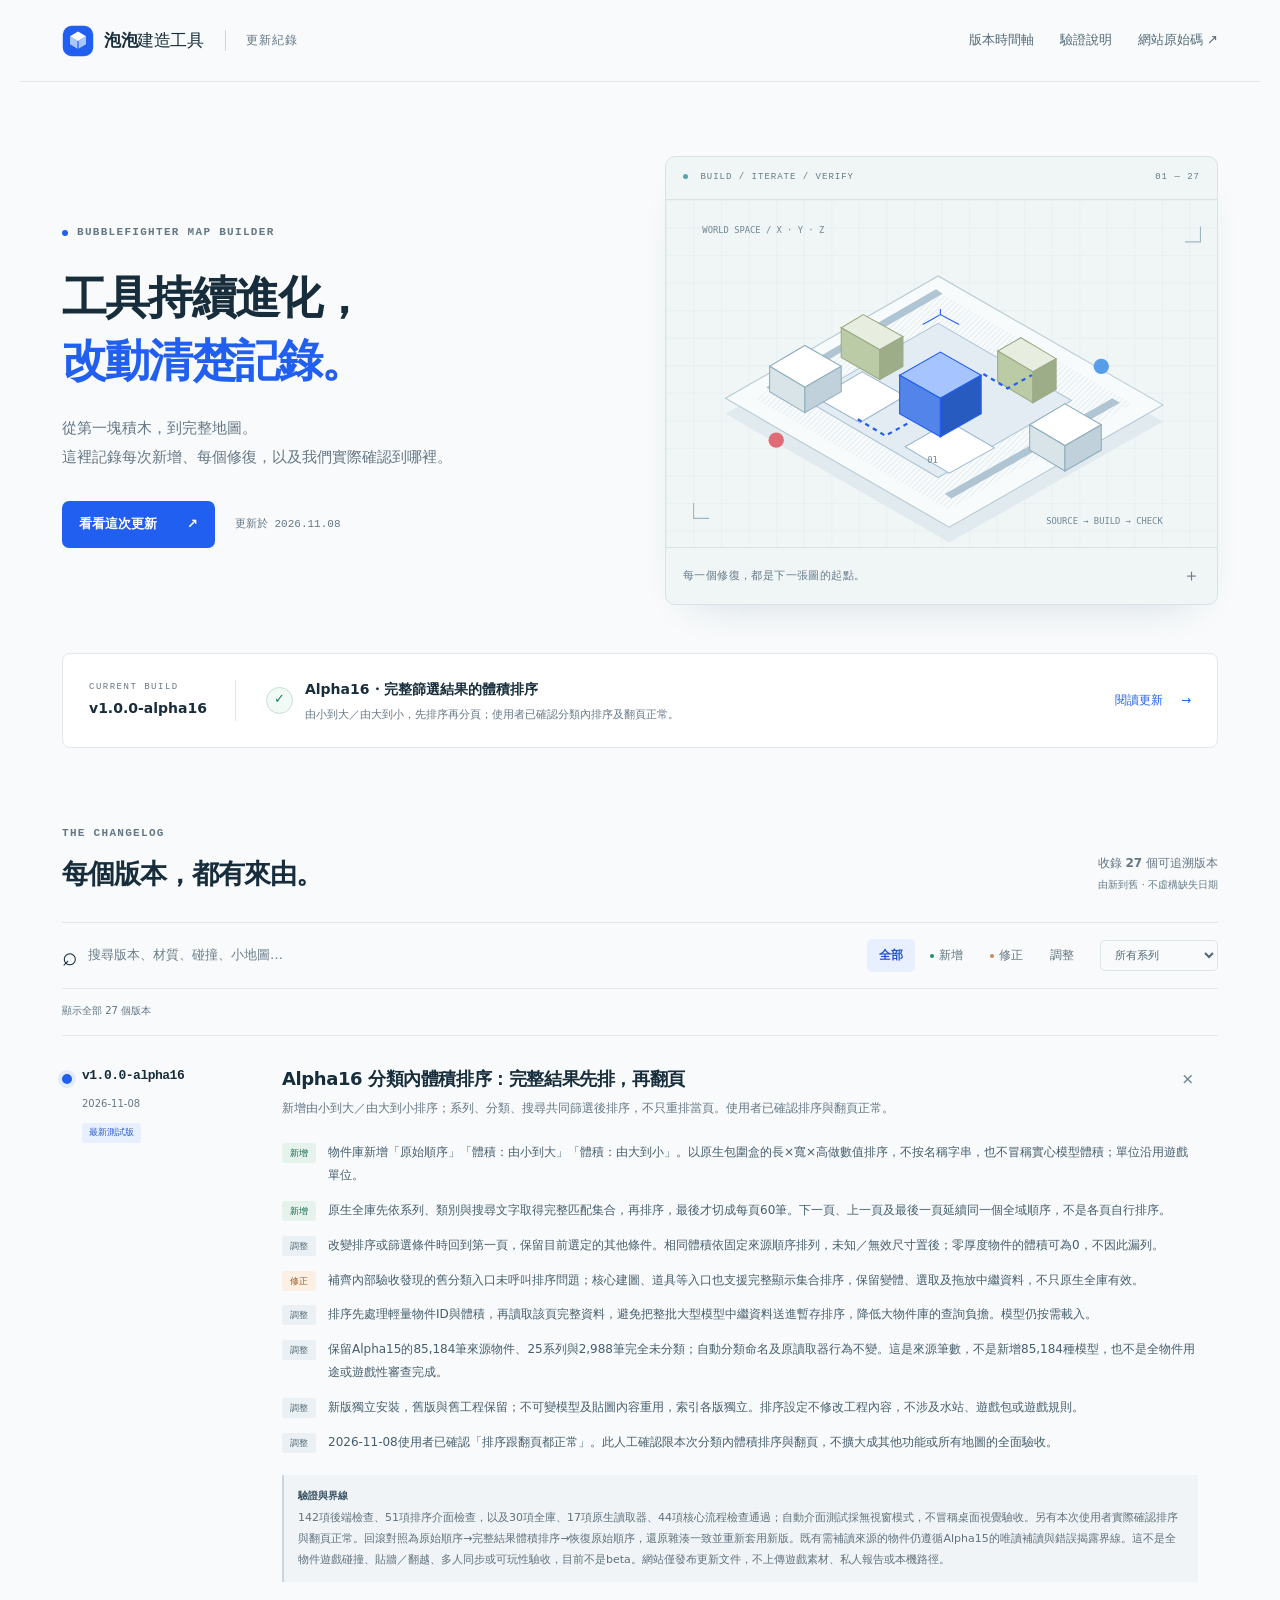
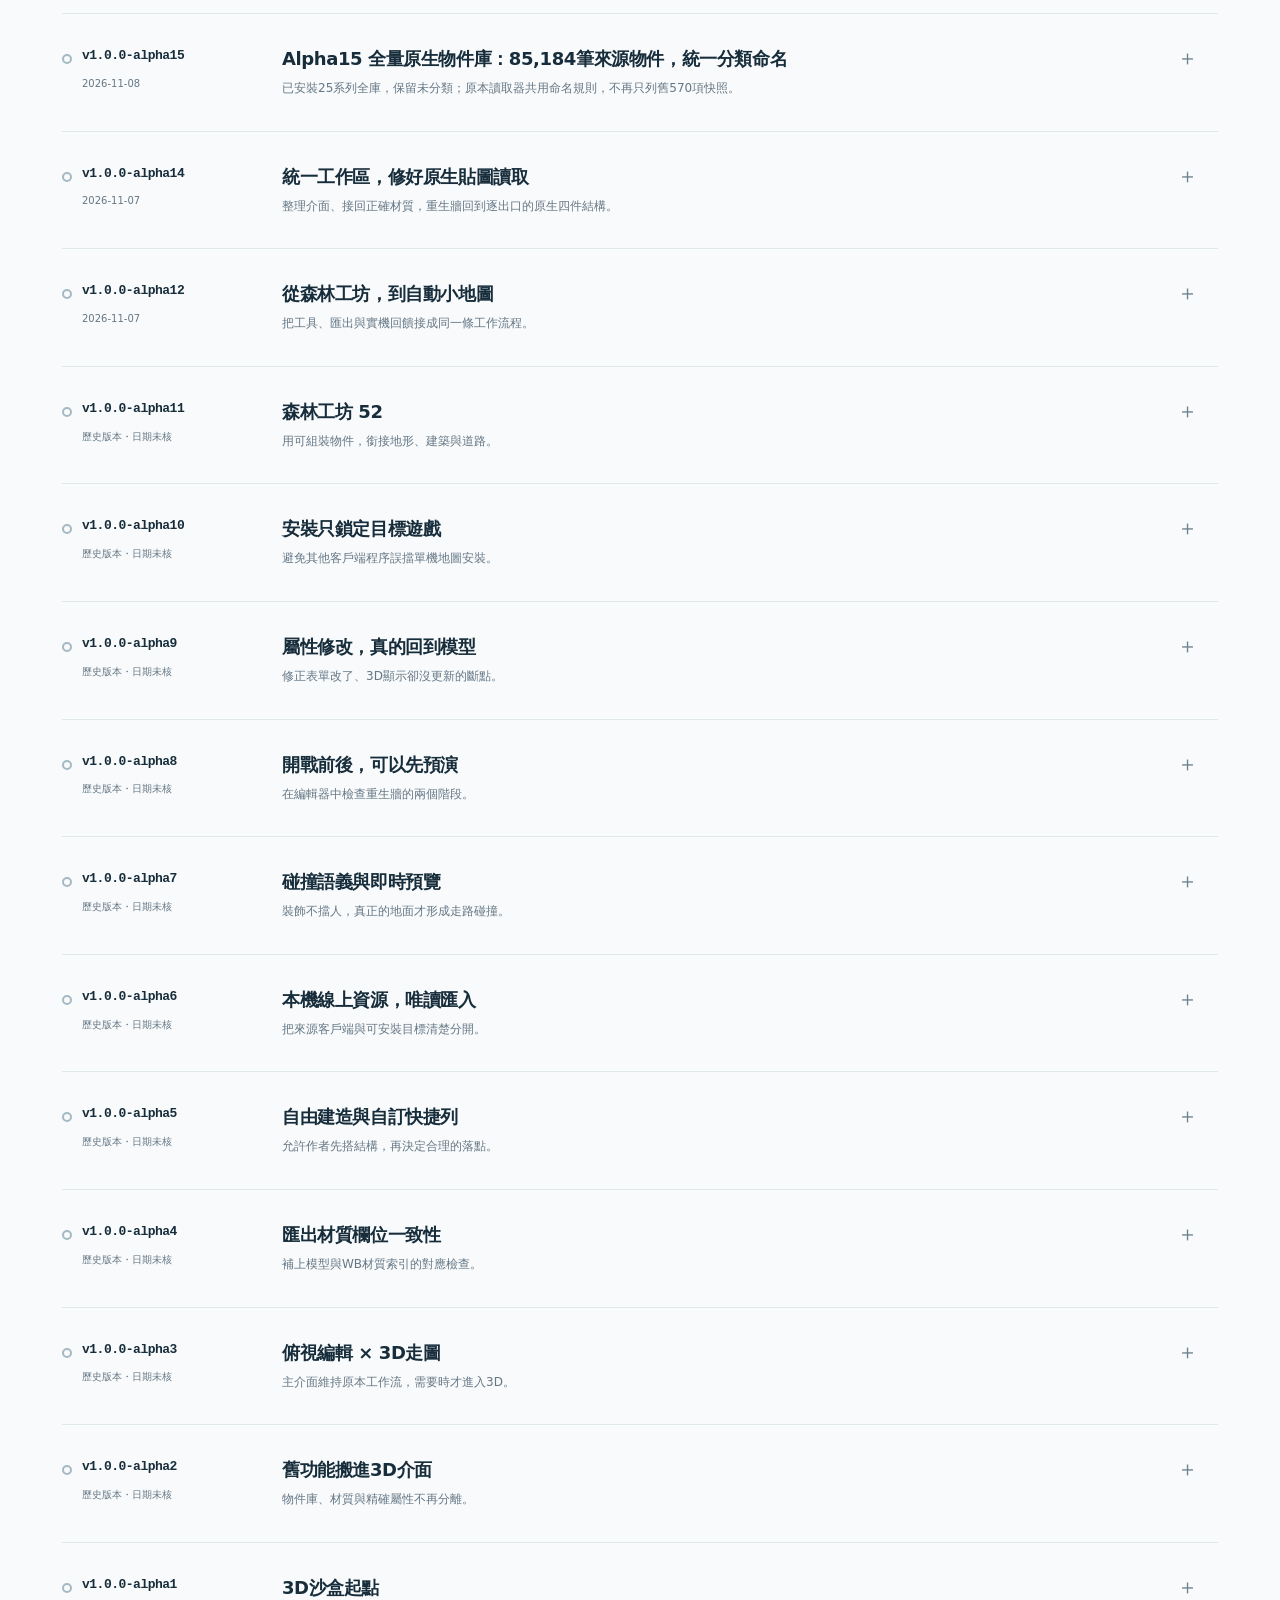
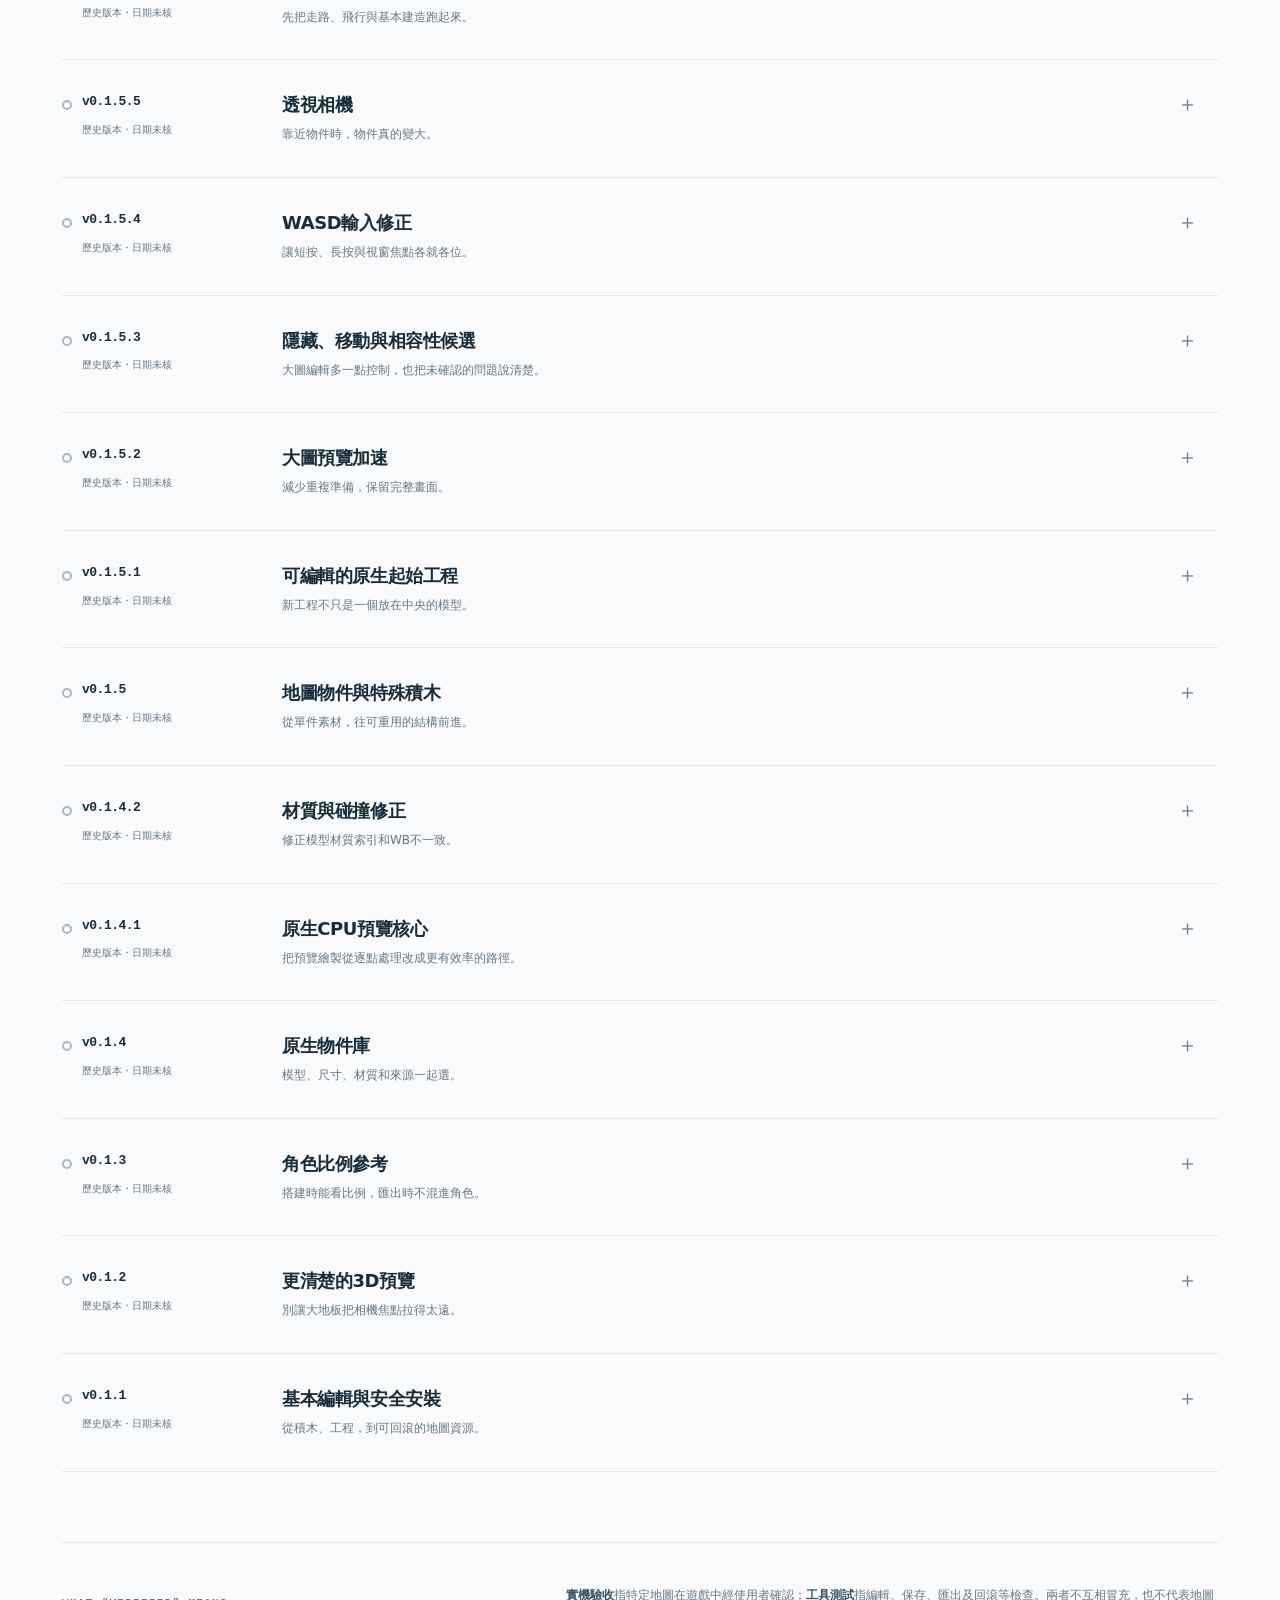
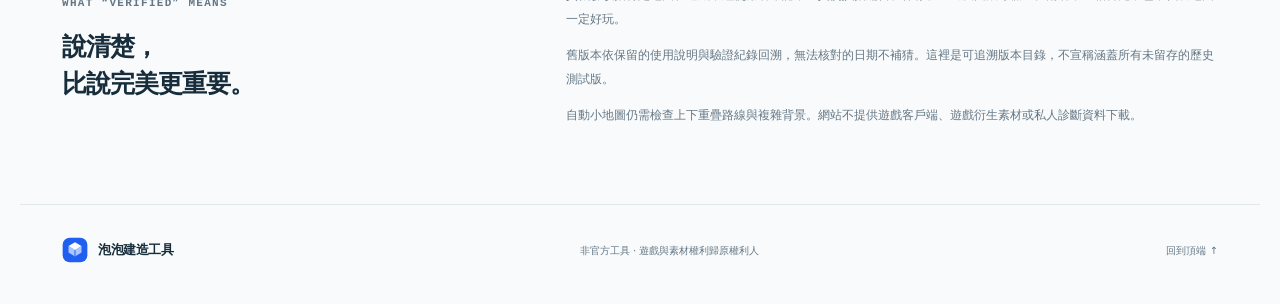
==== commit 113835db: "docs: publish Alpha16 global volume sorting and user acceptance" ====
--- a/bubblefighter-map-builder/index.html
+++ b/bubblefighter-map-builder/index.html
@@ -1,4 +1,5 @@
-<!doctype html><html lang="zh-Hant"><head><meta charset="utf-8"><meta name="viewport" content="width=device-width, initial-scale=1"><meta name="description" content="泡泡建造工具版本紀錄：每個版本新增了什麼、修了哪些Bug，以及已驗證與待確認的界線。"><meta name="color-scheme" content="light"><meta property="og:title" content="泡泡建造工具｜版本紀錄"><meta property="og:description" content="從俯視積木到3D森林工坊，讓每次改動都有跡可循。"><title>泡泡建造工具｜版本紀錄</title><link rel="icon" href="mark.svg" type="image/svg+xml"><link rel="stylesheet" href="style.css"><script src="app.js" defer></script></head><body id="top"><a class="skip" href="#releases">跳至版本紀錄</a><header class="topbar"><a class="brand" href="./" aria-label="泡泡建造工具首頁"><img src="mark.svg" width="32" height="32" alt=""><span>泡泡<span class="brand-light">建造工具</span></span><span class="nav-label">更新紀錄</span></a><nav aria-label="主要導覽"><a href="#releases">版本時間軸</a><a href="#verification">驗證說明</a><a href="https://github.com/Euricotalavan/euricotalavan.github.io/tree/main/bubblefighter-map-builder" target="_blank" rel="noopener noreferrer">網站原始碼 ↗</a></nav></header><main><section class="hero"><div class="hero-copy"><p class="eyebrow"><span class="dot"></span> BUBBLEFIGHTER MAP BUILDER</p><h1>工具持續進化，<br><span>改動清楚記錄。</span></h1><p class="intro">從第一塊積木，到完整地圖。<br>這裡記錄每次新增、每個修復，以及我們實際確認到哪裡。</p><div class="hero-actions"><a class="button" href="#v1-0-0-alpha15">看看這次更新 <span aria-hidden="true">↗</span></a><span class="updated">更新於 2026.11.08</span></div></div><div class="hero-visual" aria-label="抽象地圖編輯示意，非遊戲截圖"><div class="visual-top"><span><i></i> BUILD / ITERATE / VERIFY</span><span>01 — 26</span></div><img src="blueprint.svg" alt="積木、路線與兩個基地組成的幾何地圖藍圖" width="500" height="315"><div class="visual-bottom"><span>每一個修復，都是下一張圖的起點。</span><span class="cross">＋</span></div></div></section><section class="current-strip" aria-label="目前版本狀態"><div><span class="overline">CURRENT BUILD</span><strong>v1.0.0-alpha15</strong></div><div class="strip-info"><span class="check">✓</span><div><strong>Alpha15・85,184筆來源物件，全庫已安裝</strong><span>25系列・保留2,988筆未分類；原讀取器自動命名，分頁按需載入。候選91項／安裝47項工具測試通過。</span></div></div><a href="#v1-0-0-alpha15" aria-label="閱讀1.0.0-alpha15更新">閱讀更新 <span aria-hidden="true">→</span></a></section><section id="releases" class="history"><div class="section-heading"><div><p class="eyebrow">THE CHANGELOG</p><h2>每個版本，都有來由。</h2></div><p>收錄 <strong>26</strong> 個可追溯版本<br><span>由新到舊 · 不虛構缺失日期</span></p></div><div class="filters"><label class="search"><span aria-hidden="true">⌕</span><span class="sr-only">搜尋版本或更新內容</span><input id="search" type="search" placeholder="搜尋版本、材質、碰撞、小地圖…" autocomplete="off"></label><div class="filter-buttons" role="group" aria-label="依更新類型篩選"><button type="button" data-filter="all" aria-pressed="true">全部</button><button type="button" data-filter="new" aria-pressed="false"><i class="new-dot"></i>新增</button><button type="button" data-filter="fix" aria-pressed="false"><i class="fix-dot"></i>修正</button><button type="button" data-filter="change" aria-pressed="false">調整</button></div><label class="sr-only" for="family">版本系列</label><select id="family"><option value="all">所有系列</option><option value="alpha">1.0 Alpha</option><option value="classic">早期編輯器 0.1</option></select></div><div class="result-meta"><p id="result-count" aria-live="polite">顯示全部 26 個版本</p><button id="clear" type="button" hidden>清除篩選 ↺</button></div><div id="release-list"><article class="release latest" id="v1-0-0-alpha15" data-family="alpha" data-kinds="change fix new" data-search="1.0.0-alpha15 Alpha15 全量原生物件庫：85,184筆來源物件，統一分類命名 已安裝25系列全庫，保留未分類；原本讀取器共用命名規則，不再只列舊570項快照。 整合目前線上版1304客戶端157個實有資源目錄之主要幾何層，共85,184筆來源物件，涵蓋25系列。來源物件會保留地圖、原始ID與尺寸；這是來源出現筆數，不是85,184種獨立模型。對應63,268個去重模型資料指紋，亦不等於不同用途數。 分類改依使用者確認的原生屬性規則套用全量物件，不再以逐件用途覆審作為全庫收錄前提。保留2,988筆完全未分類；複合分類、部分未分類及屬性待確認項也保留，不強行塞進已知用途。 名稱統一為「系列\類別\子類別（有才加）\長Z×寬X×高Y」，尺寸最多兩位小數，不猜材質；原始名稱、來源地圖與ID仍可搜尋。準備階段物件、NPC重生標記、造景、地形與掩體等依已確認規則命名。 預設新增「原生全庫（含未分類）」入口，提供系列、類別與文字搜尋，每頁60筆、按需載入模型；不在啟動時一次展開85,184份幾何。點選預覽不修改工程，放置後模型與貼圖會嵌入工程，支援復原、重做、保存及重新開啟。 原本線上／單機地圖讀取器與全庫共用自動分類命名：來源清單與匯入後的物件名稱一致，原始來源查找鍵及原生屬性不因中文命名被改寫。原生來源抽屜空白的既有修正保留。 77,059筆可由現有快取載入；另8,125筆舊快取不完整或曾有同名貼圖歧義，選取時會從使用者現有線上版來源唯讀補讀。已實測一件alpha_checker歧義物件成功重讀並保留原生DDS；不宣稱8,125筆均已逐件恢復，失敗會顯示實際錯誤，不用假貼圖冒充。 候選版重新通過30項全庫操作、17項原生讀取器及44項核心流程，共91項；安裝版再通過30＋17，共47項。涵蓋篩選、分頁、來源補讀、放置、復原／重做、保存與重開；這些是工具測試，不是85,184件逐件遊戲測試。 全85,184筆命名核對與94,809個素材內容檔案的SHA雜湊檢查通過。樣本幾何、UV、材質及快取PNG核對與離線WB匯出回讀通過；舊快取沒有原始DDS資料的部分，不冒稱已比對原始DDS位元組。 完成同一輸入的回滾對照：舊版不支援全庫查詢，修正版回傳85,184筆，回滾後恢復舊版行為及原始雜湊，再重新套用修正。Source補丁1,077檔亦完成重建雜湊核對。 原570項整理快照與舊森林組件保留相容入口及歷史證據，不取代全量清單；重生牆仍沿用每個出口三件可視加一件不可視標準。本次只更新編輯器與網站文件，不改201水站、服主交接包或遊戲包。"><div class="release-rail"><a href="#v1-0-0-alpha15" class="version">v1.0.0-alpha15</a><span class="release-date">2026-11-08</span><span class="latest-label">最新測試版</span></div><details open><summary><div><h3>Alpha15 全量原生物件庫：85,184筆來源物件，統一分類命名</h3><p>已安裝25系列全庫，保留未分類；原本讀取器共用命名規則，不再只列舊570項快照。</p></div><span class="expand" aria-hidden="true">＋</span></summary><div class="release-body"><ul><li data-kind="new"><span class="tag new">新增</span><span>整合目前線上版1304客戶端157個實有資源目錄之主要幾何層，共85,184筆來源物件，涵蓋25系列。來源物件會保留地圖、原始ID與尺寸；這是來源出現筆數，不是85,184種獨立模型。對應63,268個去重模型資料指紋，亦不等於不同用途數。</span></li><li data-kind="change"><span class="tag change">調整</span><span>分類改依使用者確認的原生屬性規則套用全量物件，不再以逐件用途覆審作為全庫收錄前提。保留2,988筆完全未分類；複合分類、部分未分類及屬性待確認項也保留，不強行塞進已知用途。</span></li><li data-kind="new"><span class="tag new">新增</span><span>名稱統一為「系列\類別\子類別（有才加）\長Z×寬X×高Y」，尺寸最多兩位小數，不猜材質；原始名稱、來源地圖與ID仍可搜尋。準備階段物件、NPC重生標記、造景、地形與掩體等依已確認規則命名。</span></li><li data-kind="new"><span class="tag new">新增</span><span>預設新增「原生全庫（含未分類）」入口，提供系列、類別與文字搜尋，每頁60筆、按需載入模型；不在啟動時一次展開85,184份幾何。點選預覽不修改工程，放置後模型與貼圖會嵌入工程，支援復原、重做、保存及重新開啟。</span></li><li data-kind="fix"><span class="tag fix">修正</span><span>原本線上／單機地圖讀取器與全庫共用自動分類命名：來源清單與匯入後的物件名稱一致，原始來源查找鍵及原生屬性不因中文命名被改寫。原生來源抽屜空白的既有修正保留。</span></li><li data-kind="fix"><span class="tag fix">修正</span><span>77,059筆可由現有快取載入；另8,125筆舊快取不完整或曾有同名貼圖歧義，選取時會從使用者現有線上版來源唯讀補讀。已實測一件alpha_checker歧義物件成功重讀並保留原生DDS；不宣稱8,125筆均已逐件恢復，失敗會顯示實際錯誤，不用假貼圖冒充。</span></li><li data-kind="change"><span class="tag change">調整</span><span>候選版重新通過30項全庫操作、17項原生讀取器及44項核心流程，共91項；安裝版再通過30＋17，共47項。涵蓋篩選、分頁、來源補讀、放置、復原／重做、保存與重開；這些是工具測試，不是85,184件逐件遊戲測試。</span></li><li data-kind="change"><span class="tag change">調整</span><span>全85,184筆命名核對與94,809個素材內容檔案的SHA雜湊檢查通過。樣本幾何、UV、材質及快取PNG核對與離線WB匯出回讀通過；舊快取沒有原始DDS資料的部分，不冒稱已比對原始DDS位元組。</span></li><li data-kind="fix"><span class="tag fix">修正</span><span>完成同一輸入的回滾對照：舊版不支援全庫查詢，修正版回傳85,184筆，回滾後恢復舊版行為及原始雜湊，再重新套用修正。Source補丁1,077檔亦完成重建雜湊核對。</span></li><li data-kind="change"><span class="tag change">調整</span><span>原570項整理快照與舊森林組件保留相容入口及歷史證據，不取代全量清單；重生牆仍沿用每個出口三件可視加一件不可視標準。本次只更新編輯器與網站文件，不改201水站、服主交接包或遊戲包。</span></li></ul><p class="release-note"><span>驗證與界線</span>這是已安裝的Alpha15工具更新，目前不是beta。範圍限目前線上1304客戶端157個實有資源目錄的主要幾何來源，不宣稱全球歷史全版本或所有輔助層均已收錄。全庫收錄、命名、索引、雜湊與匯出成功，不代表所有物件已逐件用途覆審、每張地圖完成深度研究，亦不代表710實玩、碰撞／貼牆／翻越、可玩性或好玩已驗收。需補讀物件依賴使用者現有原生來源；本公開網站只含更新文件，不提供遊戲素材、私人診斷或本機路徑。</p></div></details></article>
+<!doctype html><html lang="zh-Hant"><head><meta charset="utf-8"><meta name="viewport" content="width=device-width, initial-scale=1"><meta name="description" content="泡泡建造工具版本紀錄：每個版本新增了什麼、修了哪些Bug，以及已驗證與待確認的界線。"><meta name="color-scheme" content="light"><meta property="og:title" content="泡泡建造工具｜版本紀錄"><meta property="og:description" content="從俯視積木到3D森林工坊，讓每次改動都有跡可循。"><title>泡泡建造工具｜版本紀錄</title><link rel="icon" href="mark.svg" type="image/svg+xml"><link rel="stylesheet" href="style.css"><script src="app.js" defer></script></head><body id="top"><a class="skip" href="#releases">跳至版本紀錄</a><header class="topbar"><a class="brand" href="./" aria-label="泡泡建造工具首頁"><img src="mark.svg" width="32" height="32" alt=""><span>泡泡<span class="brand-light">建造工具</span></span><span class="nav-label">更新紀錄</span></a><nav aria-label="主要導覽"><a href="#releases">版本時間軸</a><a href="#verification">驗證說明</a><a href="https://github.com/Euricotalavan/euricotalavan.github.io/tree/main/bubblefighter-map-builder" target="_blank" rel="noopener noreferrer">網站原始碼 ↗</a></nav></header><main><section class="hero"><div class="hero-copy"><p class="eyebrow"><span class="dot"></span> BUBBLEFIGHTER MAP BUILDER</p><h1>工具持續進化，<br><span>改動清楚記錄。</span></h1><p class="intro">從第一塊積木，到完整地圖。<br>這裡記錄每次新增、每個修復，以及我們實際確認到哪裡。</p><div class="hero-actions"><a class="button" href="#v1-0-0-alpha16">看看這次更新 <span aria-hidden="true">↗</span></a><span class="updated">更新於 2026.11.08</span></div></div><div class="hero-visual" aria-label="抽象地圖編輯示意，非遊戲截圖"><div class="visual-top"><span><i></i> BUILD / ITERATE / VERIFY</span><span>01 — 27</span></div><img src="blueprint.svg" alt="積木、路線與兩個基地組成的幾何地圖藍圖" width="500" height="315"><div class="visual-bottom"><span>每一個修復，都是下一張圖的起點。</span><span class="cross">＋</span></div></div></section><section class="current-strip" aria-label="目前版本狀態"><div><span class="overline">CURRENT BUILD</span><strong>v1.0.0-alpha16</strong></div><div class="strip-info"><span class="check">✓</span><div><strong>Alpha16・完整篩選結果的體積排序</strong><span>由小到大／由大到小，先排序再分頁；使用者已確認分類內排序及翻頁正常。</span></div></div><a href="#v1-0-0-alpha16" aria-label="閱讀1.0.0-alpha16更新">閱讀更新 <span aria-hidden="true">→</span></a></section><section id="releases" class="history"><div class="section-heading"><div><p class="eyebrow">THE CHANGELOG</p><h2>每個版本，都有來由。</h2></div><p>收錄 <strong>27</strong> 個可追溯版本<br><span>由新到舊 · 不虛構缺失日期</span></p></div><div class="filters"><label class="search"><span aria-hidden="true">⌕</span><span class="sr-only">搜尋版本或更新內容</span><input id="search" type="search" placeholder="搜尋版本、材質、碰撞、小地圖…" autocomplete="off"></label><div class="filter-buttons" role="group" aria-label="依更新類型篩選"><button type="button" data-filter="all" aria-pressed="true">全部</button><button type="button" data-filter="new" aria-pressed="false"><i class="new-dot"></i>新增</button><button type="button" data-filter="fix" aria-pressed="false"><i class="fix-dot"></i>修正</button><button type="button" data-filter="change" aria-pressed="false">調整</button></div><label class="sr-only" for="family">版本系列</label><select id="family"><option value="all">所有系列</option><option value="alpha">1.0 Alpha</option><option value="classic">早期編輯器 0.1</option></select></div><div class="result-meta"><p id="result-count" aria-live="polite">顯示全部 27 個版本</p><button id="clear" type="button" hidden>清除篩選 ↺</button></div><div id="release-list"><article class="release latest" id="v1-0-0-alpha16" data-family="alpha" data-kinds="change fix new" data-search="1.0.0-alpha16 Alpha16 分類內體積排序：完整結果先排，再翻頁 新增由小到大／由大到小排序；系列、分類、搜尋共同篩選後排序，不只重排當頁。使用者已確認排序與翻頁正常。 物件庫新增「原始順序」「體積：由小到大」「體積：由大到小」。以原生包圍盒的長×寬×高做數值排序，不按名稱字串，也不冒稱實心模型體積；單位沿用遊戲單位。 原生全庫先依系列、類別與搜尋文字取得完整匹配集合，再排序，最後才切成每頁60筆。下一頁、上一頁及最後一頁延續同一個全域順序，不是各頁自行排序。 改變排序或篩選條件時回到第一頁，保留目前選定的其他條件。相同體積依固定來源順序排列，未知／無效尺寸置後；零厚度物件的體積可為0，不因此漏列。 補齊內部驗收發現的舊分類入口未呼叫排序問題；核心建圖、道具等入口也支援完整顯示集合排序，保留變體、選取及拖放中繼資料，不只原生全庫有效。 排序先處理輕量物件ID與體積，再讀取該頁完整資料，避免把整批大型模型中繼資料送進暫存排序，降低大物件庫的查詢負擔。模型仍按需載入。 保留Alpha15的85,184筆來源物件、25系列與2,988筆完全未分類；自動分類命名及原讀取器行為不變。這是來源筆數，不是新增85,184種模型，也不是全物件用途或遊戲性審查完成。 新版獨立安裝，舊版與舊工程保留；不可變模型及貼圖內容重用，索引各版獨立。排序設定不修改工程內容，不涉及水站、遊戲包或遊戲規則。 2026-11-08使用者已確認「排序跟翻頁都正常」。此人工確認限本次分類內體積排序與翻頁，不擴大成其他功能或所有地圖的全面驗收。"><div class="release-rail"><a href="#v1-0-0-alpha16" class="version">v1.0.0-alpha16</a><span class="release-date">2026-11-08</span><span class="latest-label">最新測試版</span></div><details open><summary><div><h3>Alpha16 分類內體積排序：完整結果先排，再翻頁</h3><p>新增由小到大／由大到小排序；系列、分類、搜尋共同篩選後排序，不只重排當頁。使用者已確認排序與翻頁正常。</p></div><span class="expand" aria-hidden="true">＋</span></summary><div class="release-body"><ul><li data-kind="new"><span class="tag new">新增</span><span>物件庫新增「原始順序」「體積：由小到大」「體積：由大到小」。以原生包圍盒的長×寬×高做數值排序，不按名稱字串，也不冒稱實心模型體積；單位沿用遊戲單位。</span></li><li data-kind="new"><span class="tag new">新增</span><span>原生全庫先依系列、類別與搜尋文字取得完整匹配集合，再排序，最後才切成每頁60筆。下一頁、上一頁及最後一頁延續同一個全域順序，不是各頁自行排序。</span></li><li data-kind="change"><span class="tag change">調整</span><span>改變排序或篩選條件時回到第一頁，保留目前選定的其他條件。相同體積依固定來源順序排列，未知／無效尺寸置後；零厚度物件的體積可為0，不因此漏列。</span></li><li data-kind="fix"><span class="tag fix">修正</span><span>補齊內部驗收發現的舊分類入口未呼叫排序問題；核心建圖、道具等入口也支援完整顯示集合排序，保留變體、選取及拖放中繼資料，不只原生全庫有效。</span></li><li data-kind="change"><span class="tag change">調整</span><span>排序先處理輕量物件ID與體積，再讀取該頁完整資料，避免把整批大型模型中繼資料送進暫存排序，降低大物件庫的查詢負擔。模型仍按需載入。</span></li><li data-kind="change"><span class="tag change">調整</span><span>保留Alpha15的85,184筆來源物件、25系列與2,988筆完全未分類；自動分類命名及原讀取器行為不變。這是來源筆數，不是新增85,184種模型，也不是全物件用途或遊戲性審查完成。</span></li><li data-kind="change"><span class="tag change">調整</span><span>新版獨立安裝，舊版與舊工程保留；不可變模型及貼圖內容重用，索引各版獨立。排序設定不修改工程內容，不涉及水站、遊戲包或遊戲規則。</span></li><li data-kind="change"><span class="tag change">調整</span><span>2026-11-08使用者已確認「排序跟翻頁都正常」。此人工確認限本次分類內體積排序與翻頁，不擴大成其他功能或所有地圖的全面驗收。</span></li></ul><p class="release-note"><span>驗證與界線</span>142項後端檢查、51項排序介面檢查，以及30項全庫、17項原生讀取器、44項核心流程檢查通過；自動介面測試採無視窗模式，不冒稱桌面視覺驗收。另有本次使用者實際確認排序與翻頁正常。回滾對照為原始順序→完整結果體積排序→恢復原始順序，還原雜湊一致並重新套用新版。既有需補讀來源的物件仍遵循Alpha15的唯讀補讀與錯誤揭露界線。這不是全物件遊戲碰撞、貼牆／翻越、多人同步或可玩性驗收，目前不是beta。網站僅發布更新文件，不上傳遊戲素材、私人報告或本機路徑。</p></div></details></article>
+<article class="release" id="v1-0-0-alpha15" data-family="alpha" data-kinds="change fix new" data-search="1.0.0-alpha15 Alpha15 全量原生物件庫：85,184筆來源物件，統一分類命名 已安裝25系列全庫，保留未分類；原本讀取器共用命名規則，不再只列舊570項快照。 整合目前線上版1304客戶端157個實有資源目錄之主要幾何層，共85,184筆來源物件，涵蓋25系列。來源物件會保留地圖、原始ID與尺寸；這是來源出現筆數，不是85,184種獨立模型。對應63,268個去重模型資料指紋，亦不等於不同用途數。 分類改依使用者確認的原生屬性規則套用全量物件，不再以逐件用途覆審作為全庫收錄前提。保留2,988筆完全未分類；複合分類、部分未分類及屬性待確認項也保留，不強行塞進已知用途。 名稱統一為「系列\類別\子類別（有才加）\長Z×寬X×高Y」，尺寸最多兩位小數，不猜材質；原始名稱、來源地圖與ID仍可搜尋。準備階段物件、NPC重生標記、造景、地形與掩體等依已確認規則命名。 預設新增「原生全庫（含未分類）」入口，提供系列、類別與文字搜尋，每頁60筆、按需載入模型；不在啟動時一次展開85,184份幾何。點選預覽不修改工程，放置後模型與貼圖會嵌入工程，支援復原、重做、保存及重新開啟。 原本線上／單機地圖讀取器與全庫共用自動分類命名：來源清單與匯入後的物件名稱一致，原始來源查找鍵及原生屬性不因中文命名被改寫。原生來源抽屜空白的既有修正保留。 77,059筆可由現有快取載入；另8,125筆舊快取不完整或曾有同名貼圖歧義，選取時會從使用者現有線上版來源唯讀補讀。已實測一件alpha_checker歧義物件成功重讀並保留原生DDS；不宣稱8,125筆均已逐件恢復，失敗會顯示實際錯誤，不用假貼圖冒充。 候選版重新通過30項全庫操作、17項原生讀取器及44項核心流程，共91項；安裝版再通過30＋17，共47項。涵蓋篩選、分頁、來源補讀、放置、復原／重做、保存與重開；這些是工具測試，不是85,184件逐件遊戲測試。 全85,184筆命名核對與94,809個素材內容檔案的SHA雜湊檢查通過。樣本幾何、UV、材質及快取PNG核對與離線WB匯出回讀通過；舊快取沒有原始DDS資料的部分，不冒稱已比對原始DDS位元組。 完成同一輸入的回滾對照：舊版不支援全庫查詢，修正版回傳85,184筆，回滾後恢復舊版行為及原始雜湊，再重新套用修正。Source補丁1,077檔亦完成重建雜湊核對。 原570項整理快照與舊森林組件保留相容入口及歷史證據，不取代全量清單；重生牆仍沿用每個出口三件可視加一件不可視標準。本次只更新編輯器與網站文件，不改201水站、服主交接包或遊戲包。"><div class="release-rail"><a href="#v1-0-0-alpha15" class="version">v1.0.0-alpha15</a><span class="release-date">2026-11-08</span></div><details ><summary><div><h3>Alpha15 全量原生物件庫：85,184筆來源物件，統一分類命名</h3><p>已安裝25系列全庫，保留未分類；原本讀取器共用命名規則，不再只列舊570項快照。</p></div><span class="expand" aria-hidden="true">＋</span></summary><div class="release-body"><ul><li data-kind="new"><span class="tag new">新增</span><span>整合目前線上版1304客戶端157個實有資源目錄之主要幾何層，共85,184筆來源物件，涵蓋25系列。來源物件會保留地圖、原始ID與尺寸；這是來源出現筆數，不是85,184種獨立模型。對應63,268個去重模型資料指紋，亦不等於不同用途數。</span></li><li data-kind="change"><span class="tag change">調整</span><span>分類改依使用者確認的原生屬性規則套用全量物件，不再以逐件用途覆審作為全庫收錄前提。保留2,988筆完全未分類；複合分類、部分未分類及屬性待確認項也保留，不強行塞進已知用途。</span></li><li data-kind="new"><span class="tag new">新增</span><span>名稱統一為「系列\類別\子類別（有才加）\長Z×寬X×高Y」，尺寸最多兩位小數，不猜材質；原始名稱、來源地圖與ID仍可搜尋。準備階段物件、NPC重生標記、造景、地形與掩體等依已確認規則命名。</span></li><li data-kind="new"><span class="tag new">新增</span><span>預設新增「原生全庫（含未分類）」入口，提供系列、類別與文字搜尋，每頁60筆、按需載入模型；不在啟動時一次展開85,184份幾何。點選預覽不修改工程，放置後模型與貼圖會嵌入工程，支援復原、重做、保存及重新開啟。</span></li><li data-kind="fix"><span class="tag fix">修正</span><span>原本線上／單機地圖讀取器與全庫共用自動分類命名：來源清單與匯入後的物件名稱一致，原始來源查找鍵及原生屬性不因中文命名被改寫。原生來源抽屜空白的既有修正保留。</span></li><li data-kind="fix"><span class="tag fix">修正</span><span>77,059筆可由現有快取載入；另8,125筆舊快取不完整或曾有同名貼圖歧義，選取時會從使用者現有線上版來源唯讀補讀。已實測一件alpha_checker歧義物件成功重讀並保留原生DDS；不宣稱8,125筆均已逐件恢復，失敗會顯示實際錯誤，不用假貼圖冒充。</span></li><li data-kind="change"><span class="tag change">調整</span><span>候選版重新通過30項全庫操作、17項原生讀取器及44項核心流程，共91項；安裝版再通過30＋17，共47項。涵蓋篩選、分頁、來源補讀、放置、復原／重做、保存與重開；這些是工具測試，不是85,184件逐件遊戲測試。</span></li><li data-kind="change"><span class="tag change">調整</span><span>全85,184筆命名核對與94,809個素材內容檔案的SHA雜湊檢查通過。樣本幾何、UV、材質及快取PNG核對與離線WB匯出回讀通過；舊快取沒有原始DDS資料的部分，不冒稱已比對原始DDS位元組。</span></li><li data-kind="fix"><span class="tag fix">修正</span><span>完成同一輸入的回滾對照：舊版不支援全庫查詢，修正版回傳85,184筆，回滾後恢復舊版行為及原始雜湊，再重新套用修正。Source補丁1,077檔亦完成重建雜湊核對。</span></li><li data-kind="change"><span class="tag change">調整</span><span>原570項整理快照與舊森林組件保留相容入口及歷史證據，不取代全量清單；重生牆仍沿用每個出口三件可視加一件不可視標準。本次只更新編輯器與網站文件，不改201水站、服主交接包或遊戲包。</span></li></ul><p class="release-note"><span>驗證與界線</span>這是已安裝的Alpha15工具更新，目前不是beta。範圍限目前線上1304客戶端157個實有資源目錄的主要幾何來源，不宣稱全球歷史全版本或所有輔助層均已收錄。全庫收錄、命名、索引、雜湊與匯出成功，不代表所有物件已逐件用途覆審、每張地圖完成深度研究，亦不代表710實玩、碰撞／貼牆／翻越、可玩性或好玩已驗收。需補讀物件依賴使用者現有原生來源；本公開網站只含更新文件，不提供遊戲素材、私人診斷或本機路徑。</p></div></details></article>
 <article class="release" id="v1-0-0-alpha14" data-family="alpha" data-kinds="change fix new" data-search="1.0.0-alpha14 統一工作區，修好原生貼圖讀取 整理介面、接回正確材質，重生牆回到逐出口的原生四件結構。 2D、3D與角色模式共用同一份工程、物件庫、選取與屬性；常用保存、復原／重做置頂，來源讀取與匯出收進工具抽屜。 52件森林參數組件併入森林系列的同一分類搜尋；少用的進階功能保留明確相容入口，並非全部重寫。 修正森林組件拿起後立即被取消，以及關閉建造模式時拖放沒有預覽的問題。 未儲存狀態改按工程內容判斷；開啟工程失敗不再改錯目前儲存目標，開啟前保留備份。 貼圖依明確路徑與原地圖命名空間解析，排除非依賴自製圖的同名材質；真正不同圖的歧義仍拒絕混用。 PNG／TGA材質引用可解析到對應原生DDS，保留原生資料與來源雜湊，不用錯誤替代圖冒充載入成功。 原生整圖的編輯範圍納入來源幾何與標記，同時保留原始可玩邊界；不靠亂縮模型避開超界檢查。 每個出口各自一組三件可視、一件不可視的重生牆，保留獨立名稱、材質及等待／開戰控制，不再合成整圈。 出口可設定紅／藍隊、X／Z朝向、寬高與底部中心座標；明確輸入的樓層高度不再被吸回地面。 重生牆四件整組平移、刪除及復原／重做；修正工程保存後的數值型別與極小精度誤差，避免新增下一個出口失敗。"><div class="release-rail"><a href="#v1-0-0-alpha14" class="version">v1.0.0-alpha14</a><span class="release-date">2026-11-07</span></div><details ><summary><div><h3>統一工作區，修好原生貼圖讀取</h3><p>整理介面、接回正確材質，重生牆回到逐出口的原生四件結構。</p></div><span class="expand" aria-hidden="true">＋</span></summary><div class="release-body"><ul><li data-kind="change"><span class="tag change">調整</span><span>2D、3D與角色模式共用同一份工程、物件庫、選取與屬性；常用保存、復原／重做置頂，來源讀取與匯出收進工具抽屜。</span></li><li data-kind="change"><span class="tag change">調整</span><span>52件森林參數組件併入森林系列的同一分類搜尋；少用的進階功能保留明確相容入口，並非全部重寫。</span></li><li data-kind="fix"><span class="tag fix">修正</span><span>修正森林組件拿起後立即被取消，以及關閉建造模式時拖放沒有預覽的問題。</span></li><li data-kind="fix"><span class="tag fix">修正</span><span>未儲存狀態改按工程內容判斷；開啟工程失敗不再改錯目前儲存目標，開啟前保留備份。</span></li><li data-kind="fix"><span class="tag fix">修正</span><span>貼圖依明確路徑與原地圖命名空間解析，排除非依賴自製圖的同名材質；真正不同圖的歧義仍拒絕混用。</span></li><li data-kind="fix"><span class="tag fix">修正</span><span>PNG／TGA材質引用可解析到對應原生DDS，保留原生資料與來源雜湊，不用錯誤替代圖冒充載入成功。</span></li><li data-kind="fix"><span class="tag fix">修正</span><span>原生整圖的編輯範圍納入來源幾何與標記，同時保留原始可玩邊界；不靠亂縮模型避開超界檢查。</span></li><li data-kind="new"><span class="tag new">新增</span><span>每個出口各自一組三件可視、一件不可視的重生牆，保留獨立名稱、材質及等待／開戰控制，不再合成整圈。</span></li><li data-kind="new"><span class="tag new">新增</span><span>出口可設定紅／藍隊、X／Z朝向、寬高與底部中心座標；明確輸入的樓層高度不再被吸回地面。</span></li><li data-kind="fix"><span class="tag fix">修正</span><span>重生牆四件整組平移、刪除及復原／重做；修正工程保存後的數值型別與極小精度誤差，避免新增下一個出口失敗。</span></li></ul><p class="release-note"><span>驗證與界線</span>alpha14已完成44項介面檢查、46項含原生工程載入的GPU檢查，以及兩組出口在track／track_ani的匯出回讀。710小河、線上版1304小河與森林瀑布三次來源讀取皆零缺貼圖、零略過網格；不代表全遊戲地圖都已驗證。本輪沒有啟動710實玩，介面操作仍待使用者試用。原生整圖匯入仍以靜態幾何／材質為主，不包含全部動畫、模式腳本及伺服器規則；目前並非beta。</p></div></details></article>
 <article class="release" id="v1-0-0-alpha12" data-family="alpha" data-kinds="change fix new" data-search="1.0.0-alpha12 從森林工坊，到自動小地圖 把工具、匯出與實機回饋接成同一條工作流程。 一般工程匯出時自動生成大小地圖：地面、水域、牆與掩體分層，紅藍基地各一個標記。 新增圖示世界座標校準與空中照片入口；照片可選拍攝焦點，隨工程保存。 匯出三種遊戲選圖清單圖片；3D入口回到同一份工程的共用圖像頁。 修正原生動畫匯出多個根節點造成水站載入退出；保留原生材質與動畫階層。 修正水槽部分角度的碰撞卡點；承重面與視覺模型分離，移除多餘側面／底面碰撞。 修正大小地圖圖像、定位點與邊界取樣尺寸不一致；修正掩體與地面同色、出生標記重複。 補齊道路、草地與路肩光影銜接，調整陰影暗部；保留最亮區域。 補修復原後表單顯示、工程保存及重新開啟的同步。 森林工坊歸入森林系列；重生牆與隊伍標記歸入基本物件。 水站清單照片改為單座維修站近距離空拍，不再用整張地圖的遠景。 水站木材質依表面分工：地板、木坡與掩體去除放大釘頭；大水箱保留粗獷原材質。 整理可編輯工程、OBJ／MTL、原生散檔與單圖PKN的服主交接資料，僅私下交付。"><div class="release-rail"><a href="#v1-0-0-alpha12" class="version">v1.0.0-alpha12</a><span class="release-date">2026-11-07</span></div><details ><summary><div><h3>從森林工坊，到自動小地圖</h3><p>把工具、匯出與實機回饋接成同一條工作流程。</p></div><span class="expand" aria-hidden="true">＋</span></summary><div class="release-body"><ul><li data-kind="new"><span class="tag new">新增</span><span>一般工程匯出時自動生成大小地圖：地面、水域、牆與掩體分層，紅藍基地各一個標記。</span></li><li data-kind="new"><span class="tag new">新增</span><span>新增圖示世界座標校準與空中照片入口；照片可選拍攝焦點，隨工程保存。</span></li><li data-kind="new"><span class="tag new">新增</span><span>匯出三種遊戲選圖清單圖片；3D入口回到同一份工程的共用圖像頁。</span></li><li data-kind="fix"><span class="tag fix">修正</span><span>修正原生動畫匯出多個根節點造成水站載入退出；保留原生材質與動畫階層。</span></li><li data-kind="fix"><span class="tag fix">修正</span><span>修正水槽部分角度的碰撞卡點；承重面與視覺模型分離，移除多餘側面／底面碰撞。</span></li><li data-kind="fix"><span class="tag fix">修正</span><span>修正大小地圖圖像、定位點與邊界取樣尺寸不一致；修正掩體與地面同色、出生標記重複。</span></li><li data-kind="fix"><span class="tag fix">修正</span><span>補齊道路、草地與路肩光影銜接，調整陰影暗部；保留最亮區域。</span></li><li data-kind="fix"><span class="tag fix">修正</span><span>補修復原後表單顯示、工程保存及重新開啟的同步。</span></li><li data-kind="change"><span class="tag change">調整</span><span>森林工坊歸入森林系列；重生牆與隊伍標記歸入基本物件。</span></li><li data-kind="change"><span class="tag change">調整</span><span>水站清單照片改為單座維修站近距離空拍，不再用整張地圖的遠景。</span></li><li data-kind="change"><span class="tag change">調整</span><span>水站木材質依表面分工：地板、木坡與掩體去除放大釘頭；大水箱保留粗獷原材質。</span></li><li data-kind="change"><span class="tag change">調整</span><span>整理可編輯工程、OBJ／MTL、原生散檔與單圖PKN的服主交接資料，僅私下交付。</span></li></ul><p class="release-note"><span>驗證與界線</span>201水站功能基線已由使用者完整實機驗收；後續木材質依回饋微調，外觀待最後確認。自動小地圖另以兩張通用工程、431件物件的新工程與正式封裝匯出驗證，不代表所有任意模型或多層地圖皆無需人工檢查。</p></div></details></article>
 <article class="release" id="v1-0-0-alpha11" data-family="alpha" data-kinds="change new" data-search="1.0.0-alpha11 森林工坊 52 用可組裝物件，銜接地形、建築與道路。 提供52件森林工坊物件與圖鑑。 沿用原生模型、材質與可編輯工程，保留來源追溯。 把森林地圖製作經驗整理成組裝工具與範例。"><div class="release-rail"><a href="#v1-0-0-alpha11" class="version">v1.0.0-alpha11</a><span class="release-date">歷史版本・日期未核</span></div><details ><summary><div><h3>森林工坊 52</h3><p>用可組裝物件，銜接地形、建築與道路。</p></div><span class="expand" aria-hidden="true">＋</span></summary><div class="release-body"><ul><li data-kind="new"><span class="tag new">新增</span><span>提供52件森林工坊物件與圖鑑。</span></li><li data-kind="new"><span class="tag new">新增</span><span>沿用原生模型、材質與可編輯工程，保留來源追溯。</span></li><li data-kind="change"><span class="tag change">調整</span><span>把森林地圖製作經驗整理成組裝工具與範例。</span></li></ul><p class="release-note"><span>驗證與界線</span>本條為保留基線的功能回溯，不把物件數量當作品質或玩法驗收。</p></div></details></article>
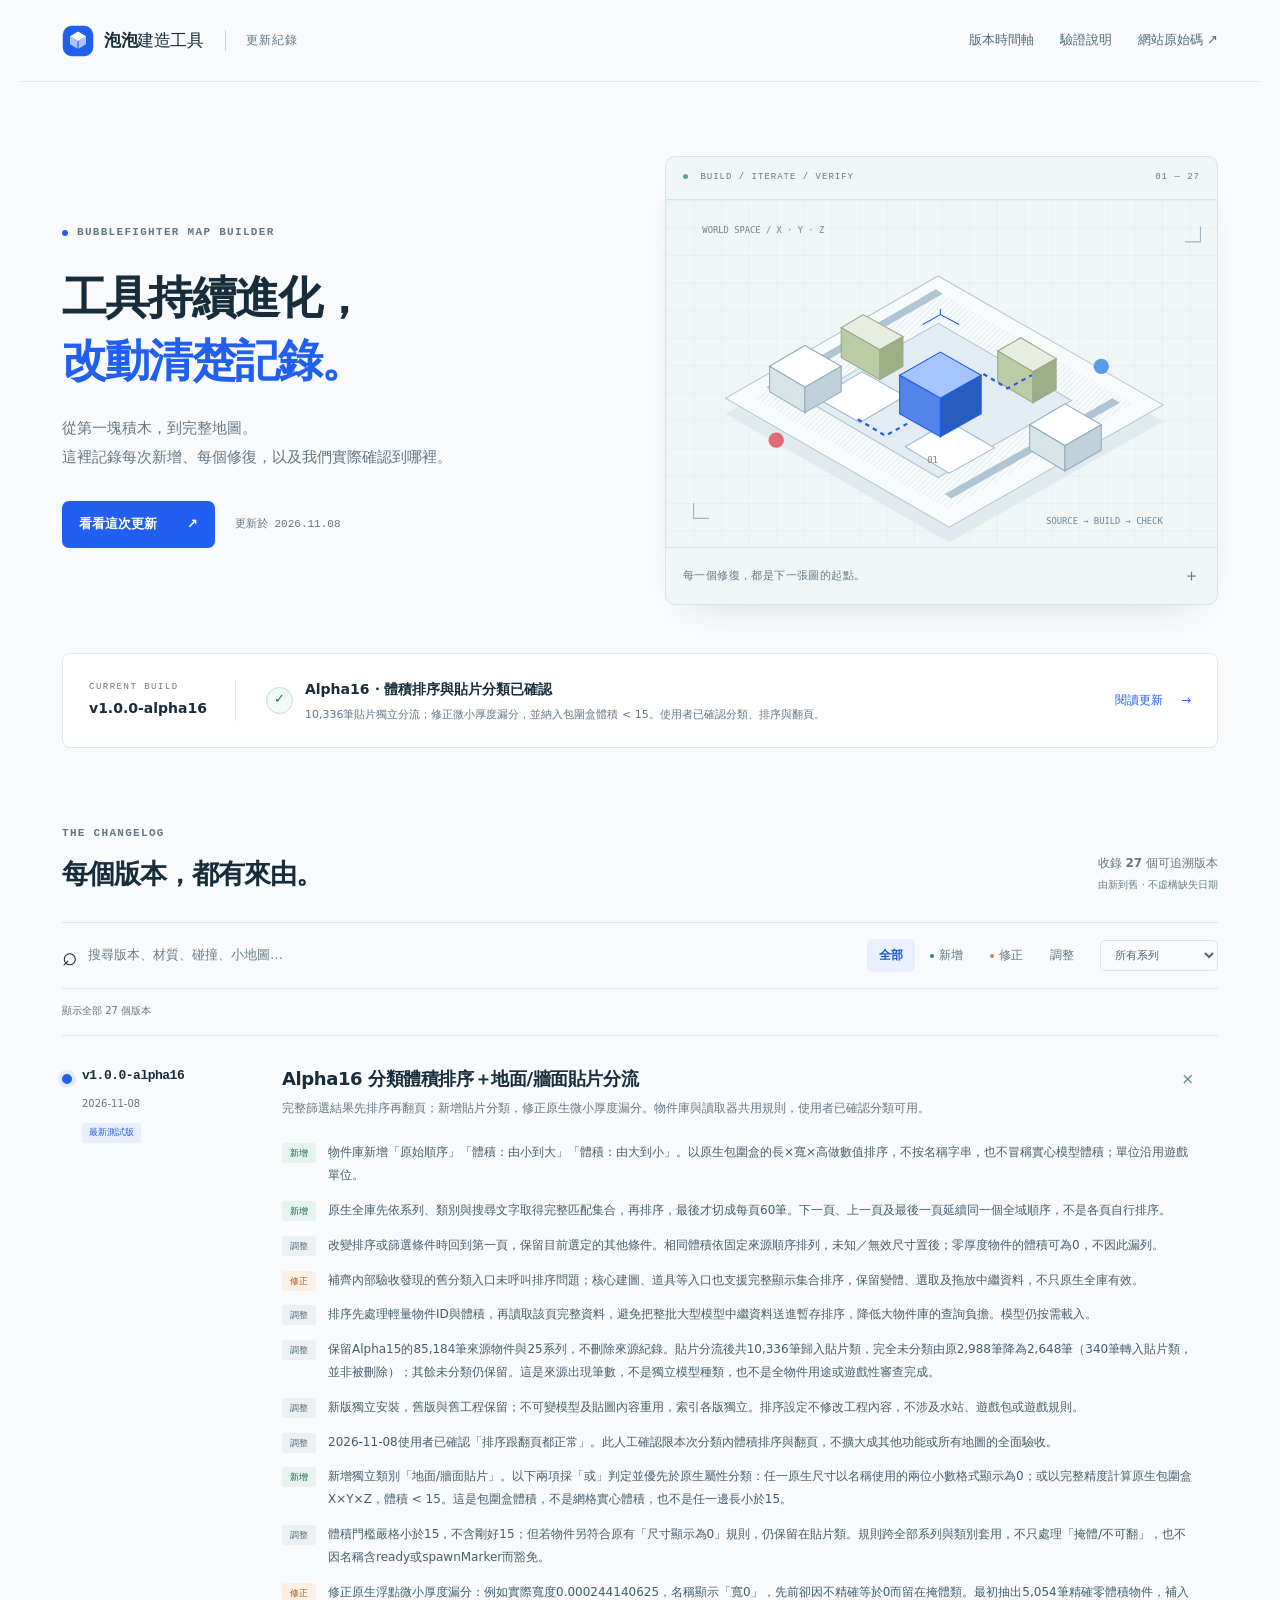
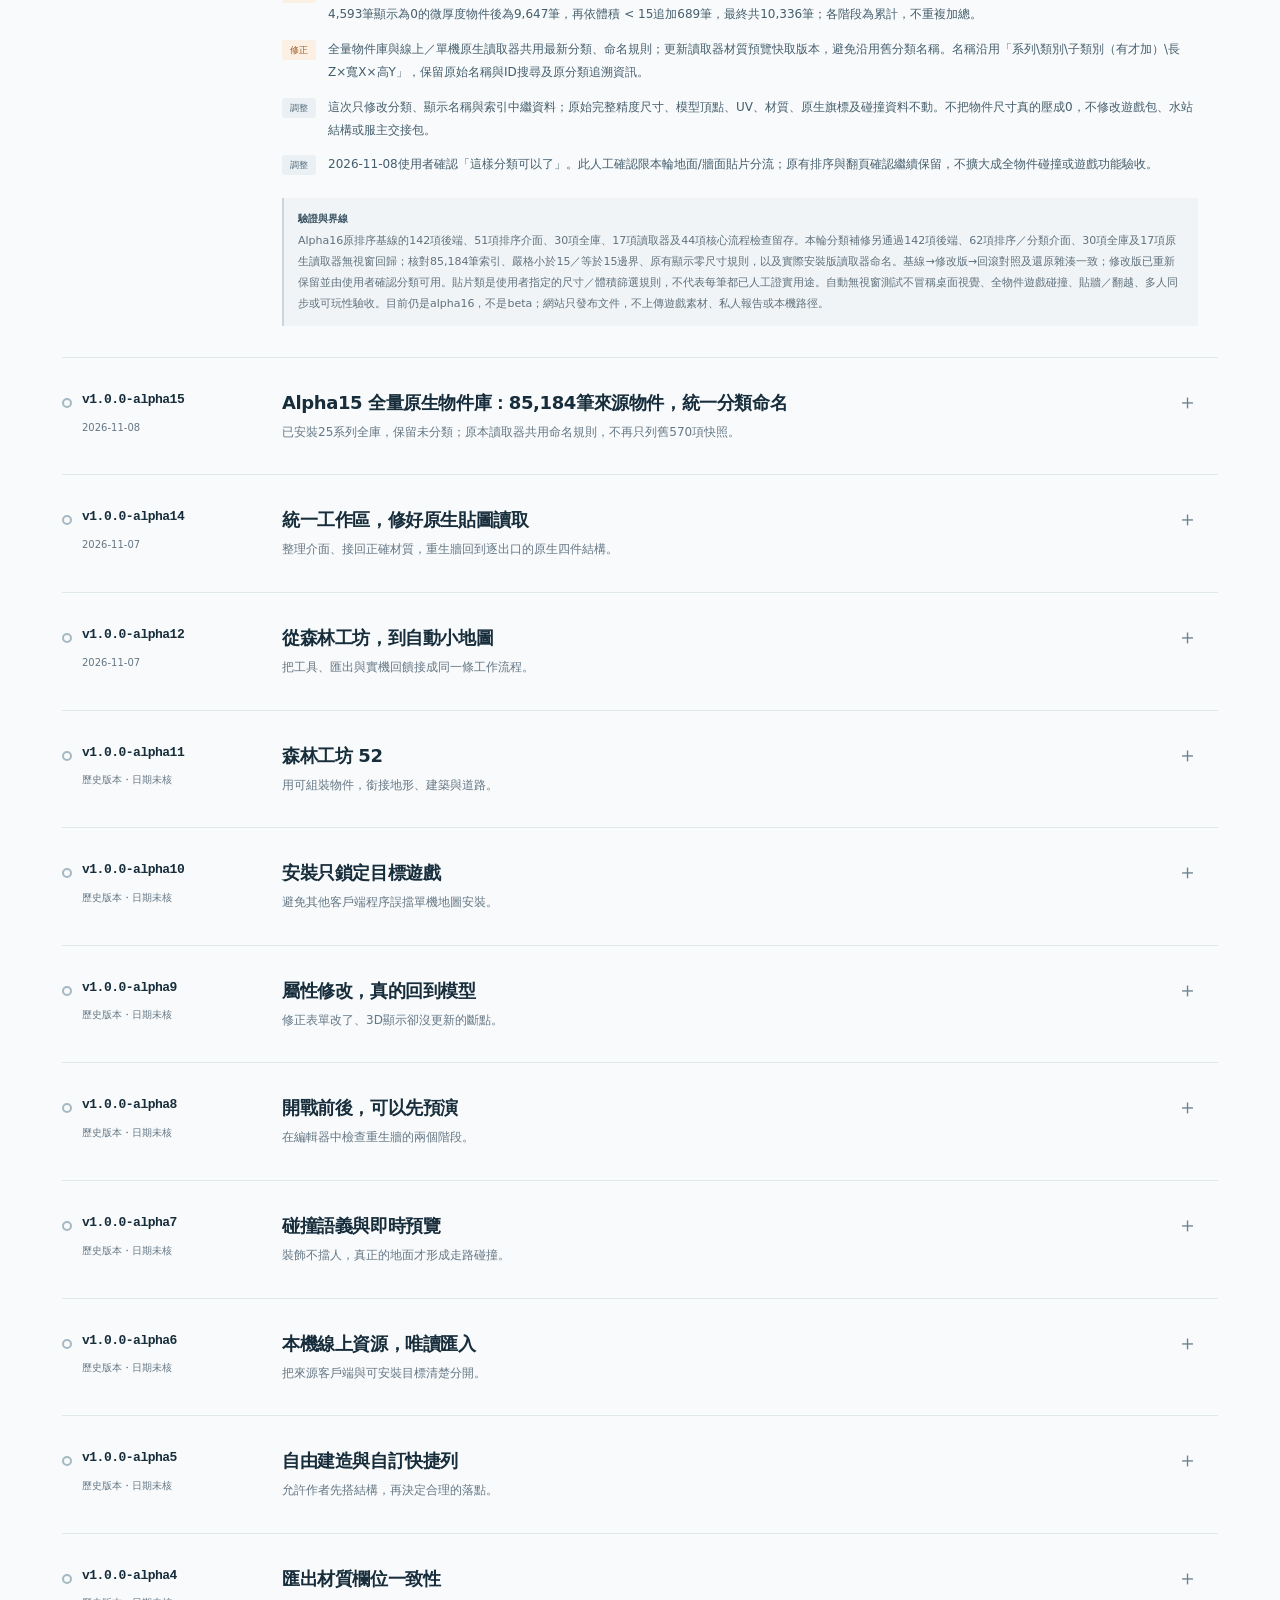
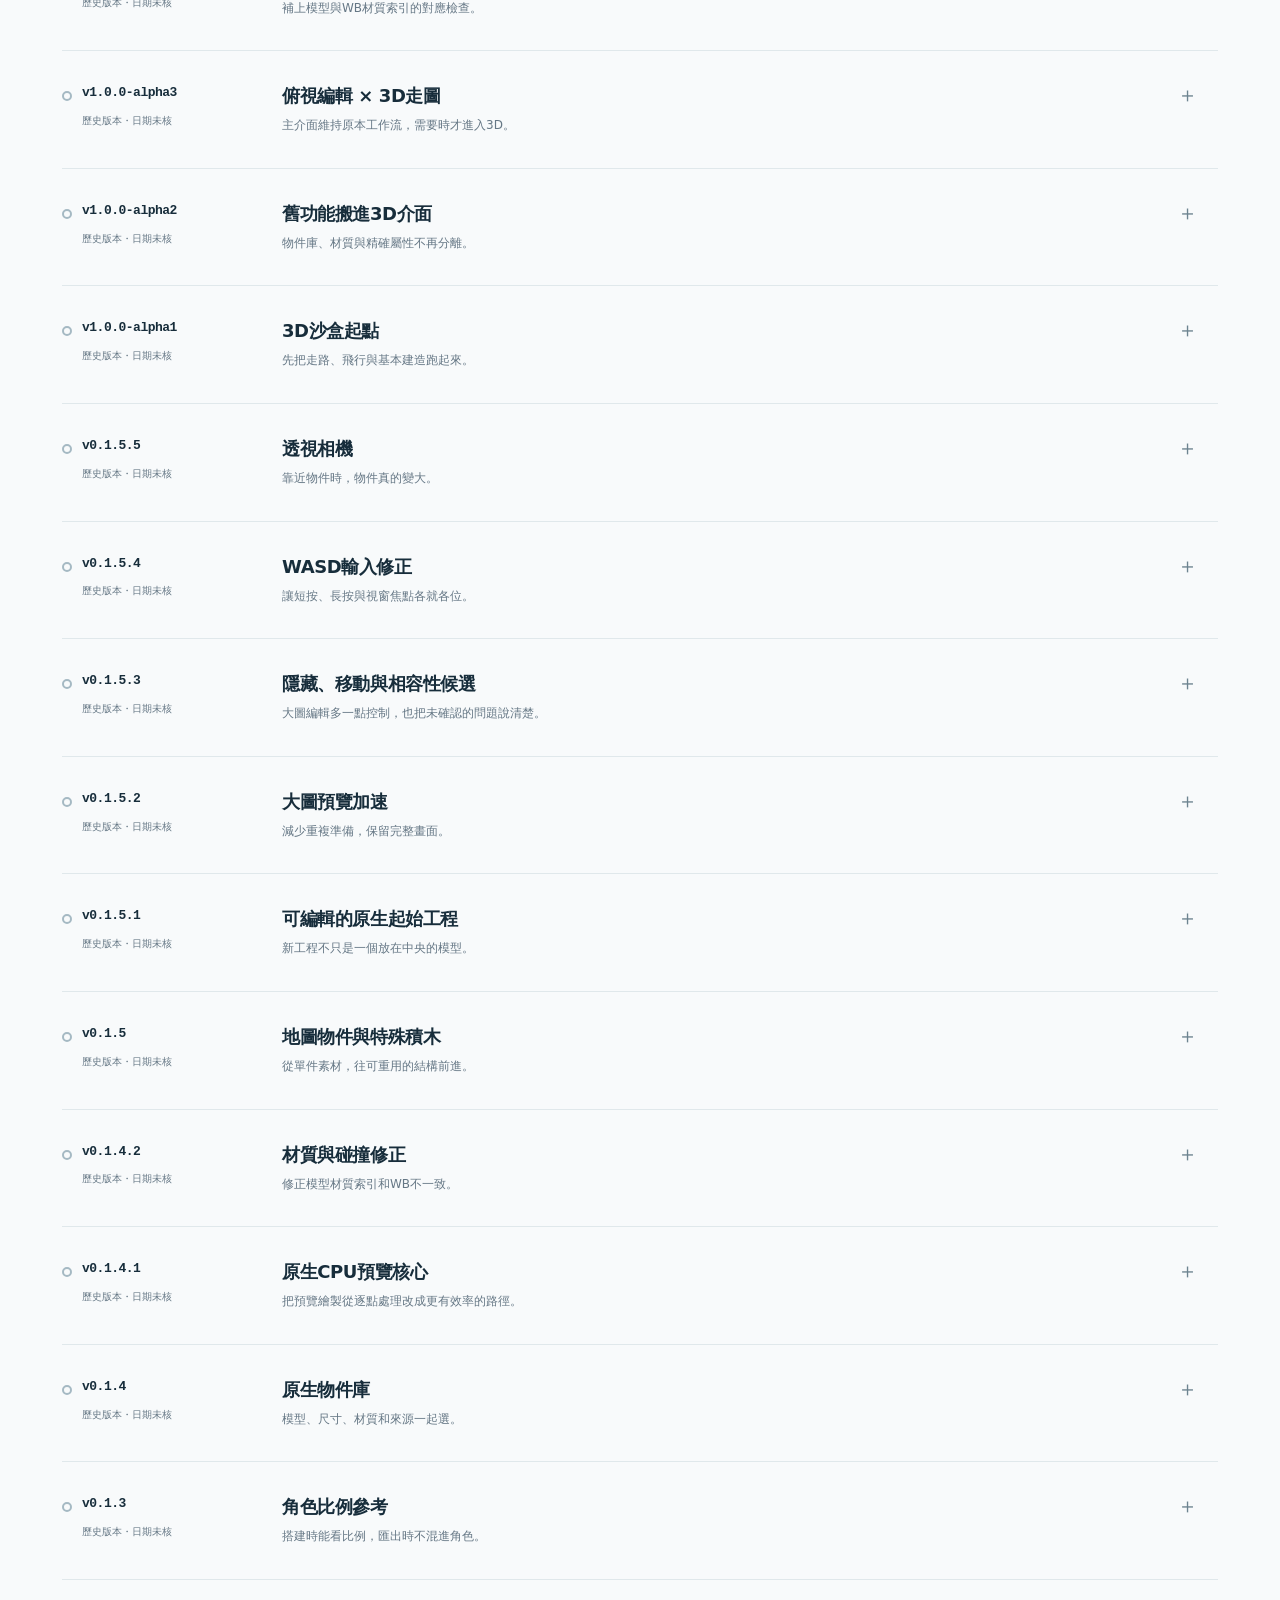
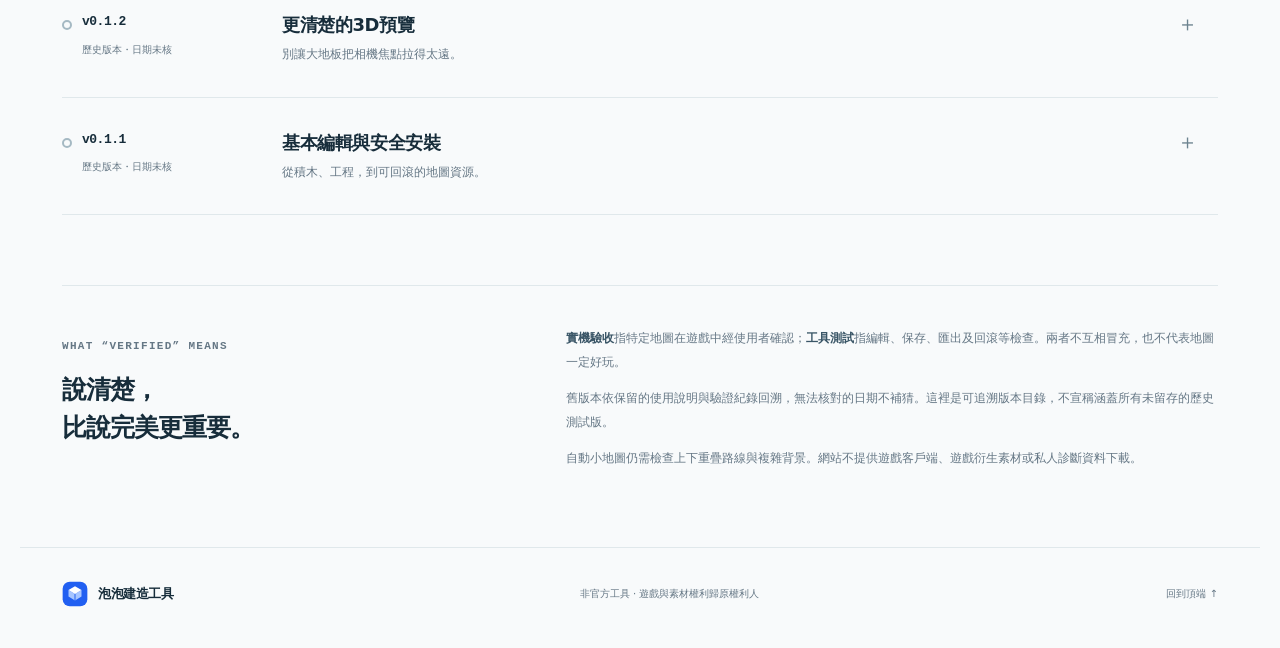
==== commit 6b4c3e79: "docs: document Alpha16 surface-patch rules and classification acceptance" ====
--- a/bubblefighter-map-builder/index.html
+++ b/bubblefighter-map-builder/index.html
@@ -1,4 +1,4 @@
-<!doctype html><html lang="zh-Hant"><head><meta charset="utf-8"><meta name="viewport" content="width=device-width, initial-scale=1"><meta name="description" content="泡泡建造工具版本紀錄：每個版本新增了什麼、修了哪些Bug，以及已驗證與待確認的界線。"><meta name="color-scheme" content="light"><meta property="og:title" content="泡泡建造工具｜版本紀錄"><meta property="og:description" content="從俯視積木到3D森林工坊，讓每次改動都有跡可循。"><title>泡泡建造工具｜版本紀錄</title><link rel="icon" href="mark.svg" type="image/svg+xml"><link rel="stylesheet" href="style.css"><script src="app.js" defer></script></head><body id="top"><a class="skip" href="#releases">跳至版本紀錄</a><header class="topbar"><a class="brand" href="./" aria-label="泡泡建造工具首頁"><img src="mark.svg" width="32" height="32" alt=""><span>泡泡<span class="brand-light">建造工具</span></span><span class="nav-label">更新紀錄</span></a><nav aria-label="主要導覽"><a href="#releases">版本時間軸</a><a href="#verification">驗證說明</a><a href="https://github.com/Euricotalavan/euricotalavan.github.io/tree/main/bubblefighter-map-builder" target="_blank" rel="noopener noreferrer">網站原始碼 ↗</a></nav></header><main><section class="hero"><div class="hero-copy"><p class="eyebrow"><span class="dot"></span> BUBBLEFIGHTER MAP BUILDER</p><h1>工具持續進化，<br><span>改動清楚記錄。</span></h1><p class="intro">從第一塊積木，到完整地圖。<br>這裡記錄每次新增、每個修復，以及我們實際確認到哪裡。</p><div class="hero-actions"><a class="button" href="#v1-0-0-alpha16">看看這次更新 <span aria-hidden="true">↗</span></a><span class="updated">更新於 2026.11.08</span></div></div><div class="hero-visual" aria-label="抽象地圖編輯示意，非遊戲截圖"><div class="visual-top"><span><i></i> BUILD / ITERATE / VERIFY</span><span>01 — 27</span></div><img src="blueprint.svg" alt="積木、路線與兩個基地組成的幾何地圖藍圖" width="500" height="315"><div class="visual-bottom"><span>每一個修復，都是下一張圖的起點。</span><span class="cross">＋</span></div></div></section><section class="current-strip" aria-label="目前版本狀態"><div><span class="overline">CURRENT BUILD</span><strong>v1.0.0-alpha16</strong></div><div class="strip-info"><span class="check">✓</span><div><strong>Alpha16・完整篩選結果的體積排序</strong><span>由小到大／由大到小，先排序再分頁；使用者已確認分類內排序及翻頁正常。</span></div></div><a href="#v1-0-0-alpha16" aria-label="閱讀1.0.0-alpha16更新">閱讀更新 <span aria-hidden="true">→</span></a></section><section id="releases" class="history"><div class="section-heading"><div><p class="eyebrow">THE CHANGELOG</p><h2>每個版本，都有來由。</h2></div><p>收錄 <strong>27</strong> 個可追溯版本<br><span>由新到舊 · 不虛構缺失日期</span></p></div><div class="filters"><label class="search"><span aria-hidden="true">⌕</span><span class="sr-only">搜尋版本或更新內容</span><input id="search" type="search" placeholder="搜尋版本、材質、碰撞、小地圖…" autocomplete="off"></label><div class="filter-buttons" role="group" aria-label="依更新類型篩選"><button type="button" data-filter="all" aria-pressed="true">全部</button><button type="button" data-filter="new" aria-pressed="false"><i class="new-dot"></i>新增</button><button type="button" data-filter="fix" aria-pressed="false"><i class="fix-dot"></i>修正</button><button type="button" data-filter="change" aria-pressed="false">調整</button></div><label class="sr-only" for="family">版本系列</label><select id="family"><option value="all">所有系列</option><option value="alpha">1.0 Alpha</option><option value="classic">早期編輯器 0.1</option></select></div><div class="result-meta"><p id="result-count" aria-live="polite">顯示全部 27 個版本</p><button id="clear" type="button" hidden>清除篩選 ↺</button></div><div id="release-list"><article class="release latest" id="v1-0-0-alpha16" data-family="alpha" data-kinds="change fix new" data-search="1.0.0-alpha16 Alpha16 分類內體積排序：完整結果先排，再翻頁 新增由小到大／由大到小排序；系列、分類、搜尋共同篩選後排序，不只重排當頁。使用者已確認排序與翻頁正常。 物件庫新增「原始順序」「體積：由小到大」「體積：由大到小」。以原生包圍盒的長×寬×高做數值排序，不按名稱字串，也不冒稱實心模型體積；單位沿用遊戲單位。 原生全庫先依系列、類別與搜尋文字取得完整匹配集合，再排序，最後才切成每頁60筆。下一頁、上一頁及最後一頁延續同一個全域順序，不是各頁自行排序。 改變排序或篩選條件時回到第一頁，保留目前選定的其他條件。相同體積依固定來源順序排列，未知／無效尺寸置後；零厚度物件的體積可為0，不因此漏列。 補齊內部驗收發現的舊分類入口未呼叫排序問題；核心建圖、道具等入口也支援完整顯示集合排序，保留變體、選取及拖放中繼資料，不只原生全庫有效。 排序先處理輕量物件ID與體積，再讀取該頁完整資料，避免把整批大型模型中繼資料送進暫存排序，降低大物件庫的查詢負擔。模型仍按需載入。 保留Alpha15的85,184筆來源物件、25系列與2,988筆完全未分類；自動分類命名及原讀取器行為不變。這是來源筆數，不是新增85,184種模型，也不是全物件用途或遊戲性審查完成。 新版獨立安裝，舊版與舊工程保留；不可變模型及貼圖內容重用，索引各版獨立。排序設定不修改工程內容，不涉及水站、遊戲包或遊戲規則。 2026-11-08使用者已確認「排序跟翻頁都正常」。此人工確認限本次分類內體積排序與翻頁，不擴大成其他功能或所有地圖的全面驗收。"><div class="release-rail"><a href="#v1-0-0-alpha16" class="version">v1.0.0-alpha16</a><span class="release-date">2026-11-08</span><span class="latest-label">最新測試版</span></div><details open><summary><div><h3>Alpha16 分類內體積排序：完整結果先排，再翻頁</h3><p>新增由小到大／由大到小排序；系列、分類、搜尋共同篩選後排序，不只重排當頁。使用者已確認排序與翻頁正常。</p></div><span class="expand" aria-hidden="true">＋</span></summary><div class="release-body"><ul><li data-kind="new"><span class="tag new">新增</span><span>物件庫新增「原始順序」「體積：由小到大」「體積：由大到小」。以原生包圍盒的長×寬×高做數值排序，不按名稱字串，也不冒稱實心模型體積；單位沿用遊戲單位。</span></li><li data-kind="new"><span class="tag new">新增</span><span>原生全庫先依系列、類別與搜尋文字取得完整匹配集合，再排序，最後才切成每頁60筆。下一頁、上一頁及最後一頁延續同一個全域順序，不是各頁自行排序。</span></li><li data-kind="change"><span class="tag change">調整</span><span>改變排序或篩選條件時回到第一頁，保留目前選定的其他條件。相同體積依固定來源順序排列，未知／無效尺寸置後；零厚度物件的體積可為0，不因此漏列。</span></li><li data-kind="fix"><span class="tag fix">修正</span><span>補齊內部驗收發現的舊分類入口未呼叫排序問題；核心建圖、道具等入口也支援完整顯示集合排序，保留變體、選取及拖放中繼資料，不只原生全庫有效。</span></li><li data-kind="change"><span class="tag change">調整</span><span>排序先處理輕量物件ID與體積，再讀取該頁完整資料，避免把整批大型模型中繼資料送進暫存排序，降低大物件庫的查詢負擔。模型仍按需載入。</span></li><li data-kind="change"><span class="tag change">調整</span><span>保留Alpha15的85,184筆來源物件、25系列與2,988筆完全未分類；自動分類命名及原讀取器行為不變。這是來源筆數，不是新增85,184種模型，也不是全物件用途或遊戲性審查完成。</span></li><li data-kind="change"><span class="tag change">調整</span><span>新版獨立安裝，舊版與舊工程保留；不可變模型及貼圖內容重用，索引各版獨立。排序設定不修改工程內容，不涉及水站、遊戲包或遊戲規則。</span></li><li data-kind="change"><span class="tag change">調整</span><span>2026-11-08使用者已確認「排序跟翻頁都正常」。此人工確認限本次分類內體積排序與翻頁，不擴大成其他功能或所有地圖的全面驗收。</span></li></ul><p class="release-note"><span>驗證與界線</span>142項後端檢查、51項排序介面檢查，以及30項全庫、17項原生讀取器、44項核心流程檢查通過；自動介面測試採無視窗模式，不冒稱桌面視覺驗收。另有本次使用者實際確認排序與翻頁正常。回滾對照為原始順序→完整結果體積排序→恢復原始順序，還原雜湊一致並重新套用新版。既有需補讀來源的物件仍遵循Alpha15的唯讀補讀與錯誤揭露界線。這不是全物件遊戲碰撞、貼牆／翻越、多人同步或可玩性驗收，目前不是beta。網站僅發布更新文件，不上傳遊戲素材、私人報告或本機路徑。</p></div></details></article>
+<!doctype html><html lang="zh-Hant"><head><meta charset="utf-8"><meta name="viewport" content="width=device-width, initial-scale=1"><meta name="description" content="泡泡建造工具版本紀錄：每個版本新增了什麼、修了哪些Bug，以及已驗證與待確認的界線。"><meta name="color-scheme" content="light"><meta property="og:title" content="泡泡建造工具｜版本紀錄"><meta property="og:description" content="從俯視積木到3D森林工坊，讓每次改動都有跡可循。"><title>泡泡建造工具｜版本紀錄</title><link rel="icon" href="mark.svg" type="image/svg+xml"><link rel="stylesheet" href="style.css"><script src="app.js" defer></script></head><body id="top"><a class="skip" href="#releases">跳至版本紀錄</a><header class="topbar"><a class="brand" href="./" aria-label="泡泡建造工具首頁"><img src="mark.svg" width="32" height="32" alt=""><span>泡泡<span class="brand-light">建造工具</span></span><span class="nav-label">更新紀錄</span></a><nav aria-label="主要導覽"><a href="#releases">版本時間軸</a><a href="#verification">驗證說明</a><a href="https://github.com/Euricotalavan/euricotalavan.github.io/tree/main/bubblefighter-map-builder" target="_blank" rel="noopener noreferrer">網站原始碼 ↗</a></nav></header><main><section class="hero"><div class="hero-copy"><p class="eyebrow"><span class="dot"></span> BUBBLEFIGHTER MAP BUILDER</p><h1>工具持續進化，<br><span>改動清楚記錄。</span></h1><p class="intro">從第一塊積木，到完整地圖。<br>這裡記錄每次新增、每個修復，以及我們實際確認到哪裡。</p><div class="hero-actions"><a class="button" href="#v1-0-0-alpha16">看看這次更新 <span aria-hidden="true">↗</span></a><span class="updated">更新於 2026.11.08</span></div></div><div class="hero-visual" aria-label="抽象地圖編輯示意，非遊戲截圖"><div class="visual-top"><span><i></i> BUILD / ITERATE / VERIFY</span><span>01 — 27</span></div><img src="blueprint.svg" alt="積木、路線與兩個基地組成的幾何地圖藍圖" width="500" height="315"><div class="visual-bottom"><span>每一個修復，都是下一張圖的起點。</span><span class="cross">＋</span></div></div></section><section class="current-strip" aria-label="目前版本狀態"><div><span class="overline">CURRENT BUILD</span><strong>v1.0.0-alpha16</strong></div><div class="strip-info"><span class="check">✓</span><div><strong>Alpha16・體積排序與貼片分類已確認</strong><span>10,336筆貼片獨立分流；修正微小厚度漏分，並納入包圍盒體積 &lt; 15。使用者已確認分類、排序與翻頁。</span></div></div><a href="#v1-0-0-alpha16" aria-label="閱讀1.0.0-alpha16更新">閱讀更新 <span aria-hidden="true">→</span></a></section><section id="releases" class="history"><div class="section-heading"><div><p class="eyebrow">THE CHANGELOG</p><h2>每個版本，都有來由。</h2></div><p>收錄 <strong>27</strong> 個可追溯版本<br><span>由新到舊 · 不虛構缺失日期</span></p></div><div class="filters"><label class="search"><span aria-hidden="true">⌕</span><span class="sr-only">搜尋版本或更新內容</span><input id="search" type="search" placeholder="搜尋版本、材質、碰撞、小地圖…" autocomplete="off"></label><div class="filter-buttons" role="group" aria-label="依更新類型篩選"><button type="button" data-filter="all" aria-pressed="true">全部</button><button type="button" data-filter="new" aria-pressed="false"><i class="new-dot"></i>新增</button><button type="button" data-filter="fix" aria-pressed="false"><i class="fix-dot"></i>修正</button><button type="button" data-filter="change" aria-pressed="false">調整</button></div><label class="sr-only" for="family">版本系列</label><select id="family"><option value="all">所有系列</option><option value="alpha">1.0 Alpha</option><option value="classic">早期編輯器 0.1</option></select></div><div class="result-meta"><p id="result-count" aria-live="polite">顯示全部 27 個版本</p><button id="clear" type="button" hidden>清除篩選 ↺</button></div><div id="release-list"><article class="release latest" id="v1-0-0-alpha16" data-family="alpha" data-kinds="change fix new" data-search="1.0.0-alpha16 Alpha16 分類體積排序＋地面/牆面貼片分流 完整篩選結果先排序再翻頁；新增貼片分類，修正原生微小厚度漏分。物件庫與讀取器共用規則，使用者已確認分類可用。 物件庫新增「原始順序」「體積：由小到大」「體積：由大到小」。以原生包圍盒的長×寬×高做數值排序，不按名稱字串，也不冒稱實心模型體積；單位沿用遊戲單位。 原生全庫先依系列、類別與搜尋文字取得完整匹配集合，再排序，最後才切成每頁60筆。下一頁、上一頁及最後一頁延續同一個全域順序，不是各頁自行排序。 改變排序或篩選條件時回到第一頁，保留目前選定的其他條件。相同體積依固定來源順序排列，未知／無效尺寸置後；零厚度物件的體積可為0，不因此漏列。 補齊內部驗收發現的舊分類入口未呼叫排序問題；核心建圖、道具等入口也支援完整顯示集合排序，保留變體、選取及拖放中繼資料，不只原生全庫有效。 排序先處理輕量物件ID與體積，再讀取該頁完整資料，避免把整批大型模型中繼資料送進暫存排序，降低大物件庫的查詢負擔。模型仍按需載入。 保留Alpha15的85,184筆來源物件與25系列，不刪除來源紀錄。貼片分流後共10,336筆歸入貼片類，完全未分類由原2,988筆降為2,648筆（340筆轉入貼片類，並非被刪除）；其餘未分類仍保留。這是來源出現筆數，不是獨立模型種類，也不是全物件用途或遊戲性審查完成。 新版獨立安裝，舊版與舊工程保留；不可變模型及貼圖內容重用，索引各版獨立。排序設定不修改工程內容，不涉及水站、遊戲包或遊戲規則。 2026-11-08使用者已確認「排序跟翻頁都正常」。此人工確認限本次分類內體積排序與翻頁，不擴大成其他功能或所有地圖的全面驗收。 新增獨立類別「地面/牆面貼片」。以下兩項採「或」判定並優先於原生屬性分類：任一原生尺寸以名稱使用的兩位小數格式顯示為0；或以完整精度計算原生包圍盒X×Y×Z，體積 &lt; 15。這是包圍盒體積，不是網格實心體積，也不是任一邊長小於15。 體積門檻嚴格小於15，不含剛好15；但若物件另符合原有「尺寸顯示為0」規則，仍保留在貼片類。規則跨全部系列與類別套用，不只處理「掩體/不可翻」，也不因名稱含ready或spawnMarker而豁免。 修正原生浮點微小厚度漏分：例如實際寬度0.000244140625，名稱顯示「寬0」，先前卻因不精確等於0而留在掩體類。最初抽出5,054筆精確零體積物件，補入4,593筆顯示為0的微厚度物件後為9,647筆，再依體積 &lt; 15追加689筆，最終共10,336筆；各階段為累計，不重複加總。 全量物件庫與線上／單機原生讀取器共用最新分類、命名規則；更新讀取器材質預覽快取版本，避免沿用舊分類名稱。名稱沿用「系列\類別\子類別（有才加）\長Z×寬X×高Y」，保留原始名稱與ID搜尋及原分類追溯資訊。 這次只修改分類、顯示名稱與索引中繼資料；原始完整精度尺寸、模型頂點、UV、材質、原生旗標及碰撞資料不動。不把物件尺寸真的壓成0，不修改遊戲包、水站結構或服主交接包。 2026-11-08使用者確認「這樣分類可以了」。此人工確認限本輪地面/牆面貼片分流；原有排序與翻頁確認繼續保留，不擴大成全物件碰撞或遊戲功能驗收。"><div class="release-rail"><a href="#v1-0-0-alpha16" class="version">v1.0.0-alpha16</a><span class="release-date">2026-11-08</span><span class="latest-label">最新測試版</span></div><details open><summary><div><h3>Alpha16 分類體積排序＋地面/牆面貼片分流</h3><p>完整篩選結果先排序再翻頁；新增貼片分類，修正原生微小厚度漏分。物件庫與讀取器共用規則，使用者已確認分類可用。</p></div><span class="expand" aria-hidden="true">＋</span></summary><div class="release-body"><ul><li data-kind="new"><span class="tag new">新增</span><span>物件庫新增「原始順序」「體積：由小到大」「體積：由大到小」。以原生包圍盒的長×寬×高做數值排序，不按名稱字串，也不冒稱實心模型體積；單位沿用遊戲單位。</span></li><li data-kind="new"><span class="tag new">新增</span><span>原生全庫先依系列、類別與搜尋文字取得完整匹配集合，再排序，最後才切成每頁60筆。下一頁、上一頁及最後一頁延續同一個全域順序，不是各頁自行排序。</span></li><li data-kind="change"><span class="tag change">調整</span><span>改變排序或篩選條件時回到第一頁，保留目前選定的其他條件。相同體積依固定來源順序排列，未知／無效尺寸置後；零厚度物件的體積可為0，不因此漏列。</span></li><li data-kind="fix"><span class="tag fix">修正</span><span>補齊內部驗收發現的舊分類入口未呼叫排序問題；核心建圖、道具等入口也支援完整顯示集合排序，保留變體、選取及拖放中繼資料，不只原生全庫有效。</span></li><li data-kind="change"><span class="tag change">調整</span><span>排序先處理輕量物件ID與體積，再讀取該頁完整資料，避免把整批大型模型中繼資料送進暫存排序，降低大物件庫的查詢負擔。模型仍按需載入。</span></li><li data-kind="change"><span class="tag change">調整</span><span>保留Alpha15的85,184筆來源物件與25系列，不刪除來源紀錄。貼片分流後共10,336筆歸入貼片類，完全未分類由原2,988筆降為2,648筆（340筆轉入貼片類，並非被刪除）；其餘未分類仍保留。這是來源出現筆數，不是獨立模型種類，也不是全物件用途或遊戲性審查完成。</span></li><li data-kind="change"><span class="tag change">調整</span><span>新版獨立安裝，舊版與舊工程保留；不可變模型及貼圖內容重用，索引各版獨立。排序設定不修改工程內容，不涉及水站、遊戲包或遊戲規則。</span></li><li data-kind="change"><span class="tag change">調整</span><span>2026-11-08使用者已確認「排序跟翻頁都正常」。此人工確認限本次分類內體積排序與翻頁，不擴大成其他功能或所有地圖的全面驗收。</span></li><li data-kind="new"><span class="tag new">新增</span><span>新增獨立類別「地面/牆面貼片」。以下兩項採「或」判定並優先於原生屬性分類：任一原生尺寸以名稱使用的兩位小數格式顯示為0；或以完整精度計算原生包圍盒X×Y×Z，體積 &lt; 15。這是包圍盒體積，不是網格實心體積，也不是任一邊長小於15。</span></li><li data-kind="change"><span class="tag change">調整</span><span>體積門檻嚴格小於15，不含剛好15；但若物件另符合原有「尺寸顯示為0」規則，仍保留在貼片類。規則跨全部系列與類別套用，不只處理「掩體/不可翻」，也不因名稱含ready或spawnMarker而豁免。</span></li><li data-kind="fix"><span class="tag fix">修正</span><span>修正原生浮點微小厚度漏分：例如實際寬度0.000244140625，名稱顯示「寬0」，先前卻因不精確等於0而留在掩體類。最初抽出5,054筆精確零體積物件，補入4,593筆顯示為0的微厚度物件後為9,647筆，再依體積 &lt; 15追加689筆，最終共10,336筆；各階段為累計，不重複加總。</span></li><li data-kind="fix"><span class="tag fix">修正</span><span>全量物件庫與線上／單機原生讀取器共用最新分類、命名規則；更新讀取器材質預覽快取版本，避免沿用舊分類名稱。名稱沿用「系列\類別\子類別（有才加）\長Z×寬X×高Y」，保留原始名稱與ID搜尋及原分類追溯資訊。</span></li><li data-kind="change"><span class="tag change">調整</span><span>這次只修改分類、顯示名稱與索引中繼資料；原始完整精度尺寸、模型頂點、UV、材質、原生旗標及碰撞資料不動。不把物件尺寸真的壓成0，不修改遊戲包、水站結構或服主交接包。</span></li><li data-kind="change"><span class="tag change">調整</span><span>2026-11-08使用者確認「這樣分類可以了」。此人工確認限本輪地面/牆面貼片分流；原有排序與翻頁確認繼續保留，不擴大成全物件碰撞或遊戲功能驗收。</span></li></ul><p class="release-note"><span>驗證與界線</span>Alpha16原排序基線的142項後端、51項排序介面、30項全庫、17項讀取器及44項核心流程檢查留存。本輪分類補修另通過142項後端、62項排序／分類介面、30項全庫及17項原生讀取器無視窗回歸；核對85,184筆索引、嚴格小於15／等於15邊界、原有顯示零尺寸規則，以及實際安裝版讀取器命名。基線→修改版→回滾對照及還原雜湊一致；修改版已重新保留並由使用者確認分類可用。貼片類是使用者指定的尺寸／體積篩選規則，不代表每筆都已人工證實用途。自動無視窗測試不冒稱桌面視覺、全物件遊戲碰撞、貼牆／翻越、多人同步或可玩性驗收。目前仍是alpha16，不是beta；網站只發布文件，不上傳遊戲素材、私人報告或本機路徑。</p></div></details></article>
 <article class="release" id="v1-0-0-alpha15" data-family="alpha" data-kinds="change fix new" data-search="1.0.0-alpha15 Alpha15 全量原生物件庫：85,184筆來源物件，統一分類命名 已安裝25系列全庫，保留未分類；原本讀取器共用命名規則，不再只列舊570項快照。 整合目前線上版1304客戶端157個實有資源目錄之主要幾何層，共85,184筆來源物件，涵蓋25系列。來源物件會保留地圖、原始ID與尺寸；這是來源出現筆數，不是85,184種獨立模型。對應63,268個去重模型資料指紋，亦不等於不同用途數。 分類改依使用者確認的原生屬性規則套用全量物件，不再以逐件用途覆審作為全庫收錄前提。保留2,988筆完全未分類；複合分類、部分未分類及屬性待確認項也保留，不強行塞進已知用途。 名稱統一為「系列\類別\子類別（有才加）\長Z×寬X×高Y」，尺寸最多兩位小數，不猜材質；原始名稱、來源地圖與ID仍可搜尋。準備階段物件、NPC重生標記、造景、地形與掩體等依已確認規則命名。 預設新增「原生全庫（含未分類）」入口，提供系列、類別與文字搜尋，每頁60筆、按需載入模型；不在啟動時一次展開85,184份幾何。點選預覽不修改工程，放置後模型與貼圖會嵌入工程，支援復原、重做、保存及重新開啟。 原本線上／單機地圖讀取器與全庫共用自動分類命名：來源清單與匯入後的物件名稱一致，原始來源查找鍵及原生屬性不因中文命名被改寫。原生來源抽屜空白的既有修正保留。 77,059筆可由現有快取載入；另8,125筆舊快取不完整或曾有同名貼圖歧義，選取時會從使用者現有線上版來源唯讀補讀。已實測一件alpha_checker歧義物件成功重讀並保留原生DDS；不宣稱8,125筆均已逐件恢復，失敗會顯示實際錯誤，不用假貼圖冒充。 候選版重新通過30項全庫操作、17項原生讀取器及44項核心流程，共91項；安裝版再通過30＋17，共47項。涵蓋篩選、分頁、來源補讀、放置、復原／重做、保存與重開；這些是工具測試，不是85,184件逐件遊戲測試。 全85,184筆命名核對與94,809個素材內容檔案的SHA雜湊檢查通過。樣本幾何、UV、材質及快取PNG核對與離線WB匯出回讀通過；舊快取沒有原始DDS資料的部分，不冒稱已比對原始DDS位元組。 完成同一輸入的回滾對照：舊版不支援全庫查詢，修正版回傳85,184筆，回滾後恢復舊版行為及原始雜湊，再重新套用修正。Source補丁1,077檔亦完成重建雜湊核對。 原570項整理快照與舊森林組件保留相容入口及歷史證據，不取代全量清單；重生牆仍沿用每個出口三件可視加一件不可視標準。本次只更新編輯器與網站文件，不改201水站、服主交接包或遊戲包。"><div class="release-rail"><a href="#v1-0-0-alpha15" class="version">v1.0.0-alpha15</a><span class="release-date">2026-11-08</span></div><details ><summary><div><h3>Alpha15 全量原生物件庫：85,184筆來源物件，統一分類命名</h3><p>已安裝25系列全庫，保留未分類；原本讀取器共用命名規則，不再只列舊570項快照。</p></div><span class="expand" aria-hidden="true">＋</span></summary><div class="release-body"><ul><li data-kind="new"><span class="tag new">新增</span><span>整合目前線上版1304客戶端157個實有資源目錄之主要幾何層，共85,184筆來源物件，涵蓋25系列。來源物件會保留地圖、原始ID與尺寸；這是來源出現筆數，不是85,184種獨立模型。對應63,268個去重模型資料指紋，亦不等於不同用途數。</span></li><li data-kind="change"><span class="tag change">調整</span><span>分類改依使用者確認的原生屬性規則套用全量物件，不再以逐件用途覆審作為全庫收錄前提。保留2,988筆完全未分類；複合分類、部分未分類及屬性待確認項也保留，不強行塞進已知用途。</span></li><li data-kind="new"><span class="tag new">新增</span><span>名稱統一為「系列\類別\子類別（有才加）\長Z×寬X×高Y」，尺寸最多兩位小數，不猜材質；原始名稱、來源地圖與ID仍可搜尋。準備階段物件、NPC重生標記、造景、地形與掩體等依已確認規則命名。</span></li><li data-kind="new"><span class="tag new">新增</span><span>預設新增「原生全庫（含未分類）」入口，提供系列、類別與文字搜尋，每頁60筆、按需載入模型；不在啟動時一次展開85,184份幾何。點選預覽不修改工程，放置後模型與貼圖會嵌入工程，支援復原、重做、保存及重新開啟。</span></li><li data-kind="fix"><span class="tag fix">修正</span><span>原本線上／單機地圖讀取器與全庫共用自動分類命名：來源清單與匯入後的物件名稱一致，原始來源查找鍵及原生屬性不因中文命名被改寫。原生來源抽屜空白的既有修正保留。</span></li><li data-kind="fix"><span class="tag fix">修正</span><span>77,059筆可由現有快取載入；另8,125筆舊快取不完整或曾有同名貼圖歧義，選取時會從使用者現有線上版來源唯讀補讀。已實測一件alpha_checker歧義物件成功重讀並保留原生DDS；不宣稱8,125筆均已逐件恢復，失敗會顯示實際錯誤，不用假貼圖冒充。</span></li><li data-kind="change"><span class="tag change">調整</span><span>候選版重新通過30項全庫操作、17項原生讀取器及44項核心流程，共91項；安裝版再通過30＋17，共47項。涵蓋篩選、分頁、來源補讀、放置、復原／重做、保存與重開；這些是工具測試，不是85,184件逐件遊戲測試。</span></li><li data-kind="change"><span class="tag change">調整</span><span>全85,184筆命名核對與94,809個素材內容檔案的SHA雜湊檢查通過。樣本幾何、UV、材質及快取PNG核對與離線WB匯出回讀通過；舊快取沒有原始DDS資料的部分，不冒稱已比對原始DDS位元組。</span></li><li data-kind="fix"><span class="tag fix">修正</span><span>完成同一輸入的回滾對照：舊版不支援全庫查詢，修正版回傳85,184筆，回滾後恢復舊版行為及原始雜湊，再重新套用修正。Source補丁1,077檔亦完成重建雜湊核對。</span></li><li data-kind="change"><span class="tag change">調整</span><span>原570項整理快照與舊森林組件保留相容入口及歷史證據，不取代全量清單；重生牆仍沿用每個出口三件可視加一件不可視標準。本次只更新編輯器與網站文件，不改201水站、服主交接包或遊戲包。</span></li></ul><p class="release-note"><span>驗證與界線</span>這是已安裝的Alpha15工具更新，目前不是beta。範圍限目前線上1304客戶端157個實有資源目錄的主要幾何來源，不宣稱全球歷史全版本或所有輔助層均已收錄。全庫收錄、命名、索引、雜湊與匯出成功，不代表所有物件已逐件用途覆審、每張地圖完成深度研究，亦不代表710實玩、碰撞／貼牆／翻越、可玩性或好玩已驗收。需補讀物件依賴使用者現有原生來源；本公開網站只含更新文件，不提供遊戲素材、私人診斷或本機路徑。</p></div></details></article>
 <article class="release" id="v1-0-0-alpha14" data-family="alpha" data-kinds="change fix new" data-search="1.0.0-alpha14 統一工作區，修好原生貼圖讀取 整理介面、接回正確材質，重生牆回到逐出口的原生四件結構。 2D、3D與角色模式共用同一份工程、物件庫、選取與屬性；常用保存、復原／重做置頂，來源讀取與匯出收進工具抽屜。 52件森林參數組件併入森林系列的同一分類搜尋；少用的進階功能保留明確相容入口，並非全部重寫。 修正森林組件拿起後立即被取消，以及關閉建造模式時拖放沒有預覽的問題。 未儲存狀態改按工程內容判斷；開啟工程失敗不再改錯目前儲存目標，開啟前保留備份。 貼圖依明確路徑與原地圖命名空間解析，排除非依賴自製圖的同名材質；真正不同圖的歧義仍拒絕混用。 PNG／TGA材質引用可解析到對應原生DDS，保留原生資料與來源雜湊，不用錯誤替代圖冒充載入成功。 原生整圖的編輯範圍納入來源幾何與標記，同時保留原始可玩邊界；不靠亂縮模型避開超界檢查。 每個出口各自一組三件可視、一件不可視的重生牆，保留獨立名稱、材質及等待／開戰控制，不再合成整圈。 出口可設定紅／藍隊、X／Z朝向、寬高與底部中心座標；明確輸入的樓層高度不再被吸回地面。 重生牆四件整組平移、刪除及復原／重做；修正工程保存後的數值型別與極小精度誤差，避免新增下一個出口失敗。"><div class="release-rail"><a href="#v1-0-0-alpha14" class="version">v1.0.0-alpha14</a><span class="release-date">2026-11-07</span></div><details ><summary><div><h3>統一工作區，修好原生貼圖讀取</h3><p>整理介面、接回正確材質，重生牆回到逐出口的原生四件結構。</p></div><span class="expand" aria-hidden="true">＋</span></summary><div class="release-body"><ul><li data-kind="change"><span class="tag change">調整</span><span>2D、3D與角色模式共用同一份工程、物件庫、選取與屬性；常用保存、復原／重做置頂，來源讀取與匯出收進工具抽屜。</span></li><li data-kind="change"><span class="tag change">調整</span><span>52件森林參數組件併入森林系列的同一分類搜尋；少用的進階功能保留明確相容入口，並非全部重寫。</span></li><li data-kind="fix"><span class="tag fix">修正</span><span>修正森林組件拿起後立即被取消，以及關閉建造模式時拖放沒有預覽的問題。</span></li><li data-kind="fix"><span class="tag fix">修正</span><span>未儲存狀態改按工程內容判斷；開啟工程失敗不再改錯目前儲存目標，開啟前保留備份。</span></li><li data-kind="fix"><span class="tag fix">修正</span><span>貼圖依明確路徑與原地圖命名空間解析，排除非依賴自製圖的同名材質；真正不同圖的歧義仍拒絕混用。</span></li><li data-kind="fix"><span class="tag fix">修正</span><span>PNG／TGA材質引用可解析到對應原生DDS，保留原生資料與來源雜湊，不用錯誤替代圖冒充載入成功。</span></li><li data-kind="fix"><span class="tag fix">修正</span><span>原生整圖的編輯範圍納入來源幾何與標記，同時保留原始可玩邊界；不靠亂縮模型避開超界檢查。</span></li><li data-kind="new"><span class="tag new">新增</span><span>每個出口各自一組三件可視、一件不可視的重生牆，保留獨立名稱、材質及等待／開戰控制，不再合成整圈。</span></li><li data-kind="new"><span class="tag new">新增</span><span>出口可設定紅／藍隊、X／Z朝向、寬高與底部中心座標；明確輸入的樓層高度不再被吸回地面。</span></li><li data-kind="fix"><span class="tag fix">修正</span><span>重生牆四件整組平移、刪除及復原／重做；修正工程保存後的數值型別與極小精度誤差，避免新增下一個出口失敗。</span></li></ul><p class="release-note"><span>驗證與界線</span>alpha14已完成44項介面檢查、46項含原生工程載入的GPU檢查，以及兩組出口在track／track_ani的匯出回讀。710小河、線上版1304小河與森林瀑布三次來源讀取皆零缺貼圖、零略過網格；不代表全遊戲地圖都已驗證。本輪沒有啟動710實玩，介面操作仍待使用者試用。原生整圖匯入仍以靜態幾何／材質為主，不包含全部動畫、模式腳本及伺服器規則；目前並非beta。</p></div></details></article>
 <article class="release" id="v1-0-0-alpha12" data-family="alpha" data-kinds="change fix new" data-search="1.0.0-alpha12 從森林工坊，到自動小地圖 把工具、匯出與實機回饋接成同一條工作流程。 一般工程匯出時自動生成大小地圖：地面、水域、牆與掩體分層，紅藍基地各一個標記。 新增圖示世界座標校準與空中照片入口；照片可選拍攝焦點，隨工程保存。 匯出三種遊戲選圖清單圖片；3D入口回到同一份工程的共用圖像頁。 修正原生動畫匯出多個根節點造成水站載入退出；保留原生材質與動畫階層。 修正水槽部分角度的碰撞卡點；承重面與視覺模型分離，移除多餘側面／底面碰撞。 修正大小地圖圖像、定位點與邊界取樣尺寸不一致；修正掩體與地面同色、出生標記重複。 補齊道路、草地與路肩光影銜接，調整陰影暗部；保留最亮區域。 補修復原後表單顯示、工程保存及重新開啟的同步。 森林工坊歸入森林系列；重生牆與隊伍標記歸入基本物件。 水站清單照片改為單座維修站近距離空拍，不再用整張地圖的遠景。 水站木材質依表面分工：地板、木坡與掩體去除放大釘頭；大水箱保留粗獷原材質。 整理可編輯工程、OBJ／MTL、原生散檔與單圖PKN的服主交接資料，僅私下交付。"><div class="release-rail"><a href="#v1-0-0-alpha12" class="version">v1.0.0-alpha12</a><span class="release-date">2026-11-07</span></div><details ><summary><div><h3>從森林工坊，到自動小地圖</h3><p>把工具、匯出與實機回饋接成同一條工作流程。</p></div><span class="expand" aria-hidden="true">＋</span></summary><div class="release-body"><ul><li data-kind="new"><span class="tag new">新增</span><span>一般工程匯出時自動生成大小地圖：地面、水域、牆與掩體分層，紅藍基地各一個標記。</span></li><li data-kind="new"><span class="tag new">新增</span><span>新增圖示世界座標校準與空中照片入口；照片可選拍攝焦點，隨工程保存。</span></li><li data-kind="new"><span class="tag new">新增</span><span>匯出三種遊戲選圖清單圖片；3D入口回到同一份工程的共用圖像頁。</span></li><li data-kind="fix"><span class="tag fix">修正</span><span>修正原生動畫匯出多個根節點造成水站載入退出；保留原生材質與動畫階層。</span></li><li data-kind="fix"><span class="tag fix">修正</span><span>修正水槽部分角度的碰撞卡點；承重面與視覺模型分離，移除多餘側面／底面碰撞。</span></li><li data-kind="fix"><span class="tag fix">修正</span><span>修正大小地圖圖像、定位點與邊界取樣尺寸不一致；修正掩體與地面同色、出生標記重複。</span></li><li data-kind="fix"><span class="tag fix">修正</span><span>補齊道路、草地與路肩光影銜接，調整陰影暗部；保留最亮區域。</span></li><li data-kind="fix"><span class="tag fix">修正</span><span>補修復原後表單顯示、工程保存及重新開啟的同步。</span></li><li data-kind="change"><span class="tag change">調整</span><span>森林工坊歸入森林系列；重生牆與隊伍標記歸入基本物件。</span></li><li data-kind="change"><span class="tag change">調整</span><span>水站清單照片改為單座維修站近距離空拍，不再用整張地圖的遠景。</span></li><li data-kind="change"><span class="tag change">調整</span><span>水站木材質依表面分工：地板、木坡與掩體去除放大釘頭；大水箱保留粗獷原材質。</span></li><li data-kind="change"><span class="tag change">調整</span><span>整理可編輯工程、OBJ／MTL、原生散檔與單圖PKN的服主交接資料，僅私下交付。</span></li></ul><p class="release-note"><span>驗證與界線</span>201水站功能基線已由使用者完整實機驗收；後續木材質依回饋微調，外觀待最後確認。自動小地圖另以兩張通用工程、431件物件的新工程與正式封裝匯出驗證，不代表所有任意模型或多層地圖皆無需人工檢查。</p></div></details></article>
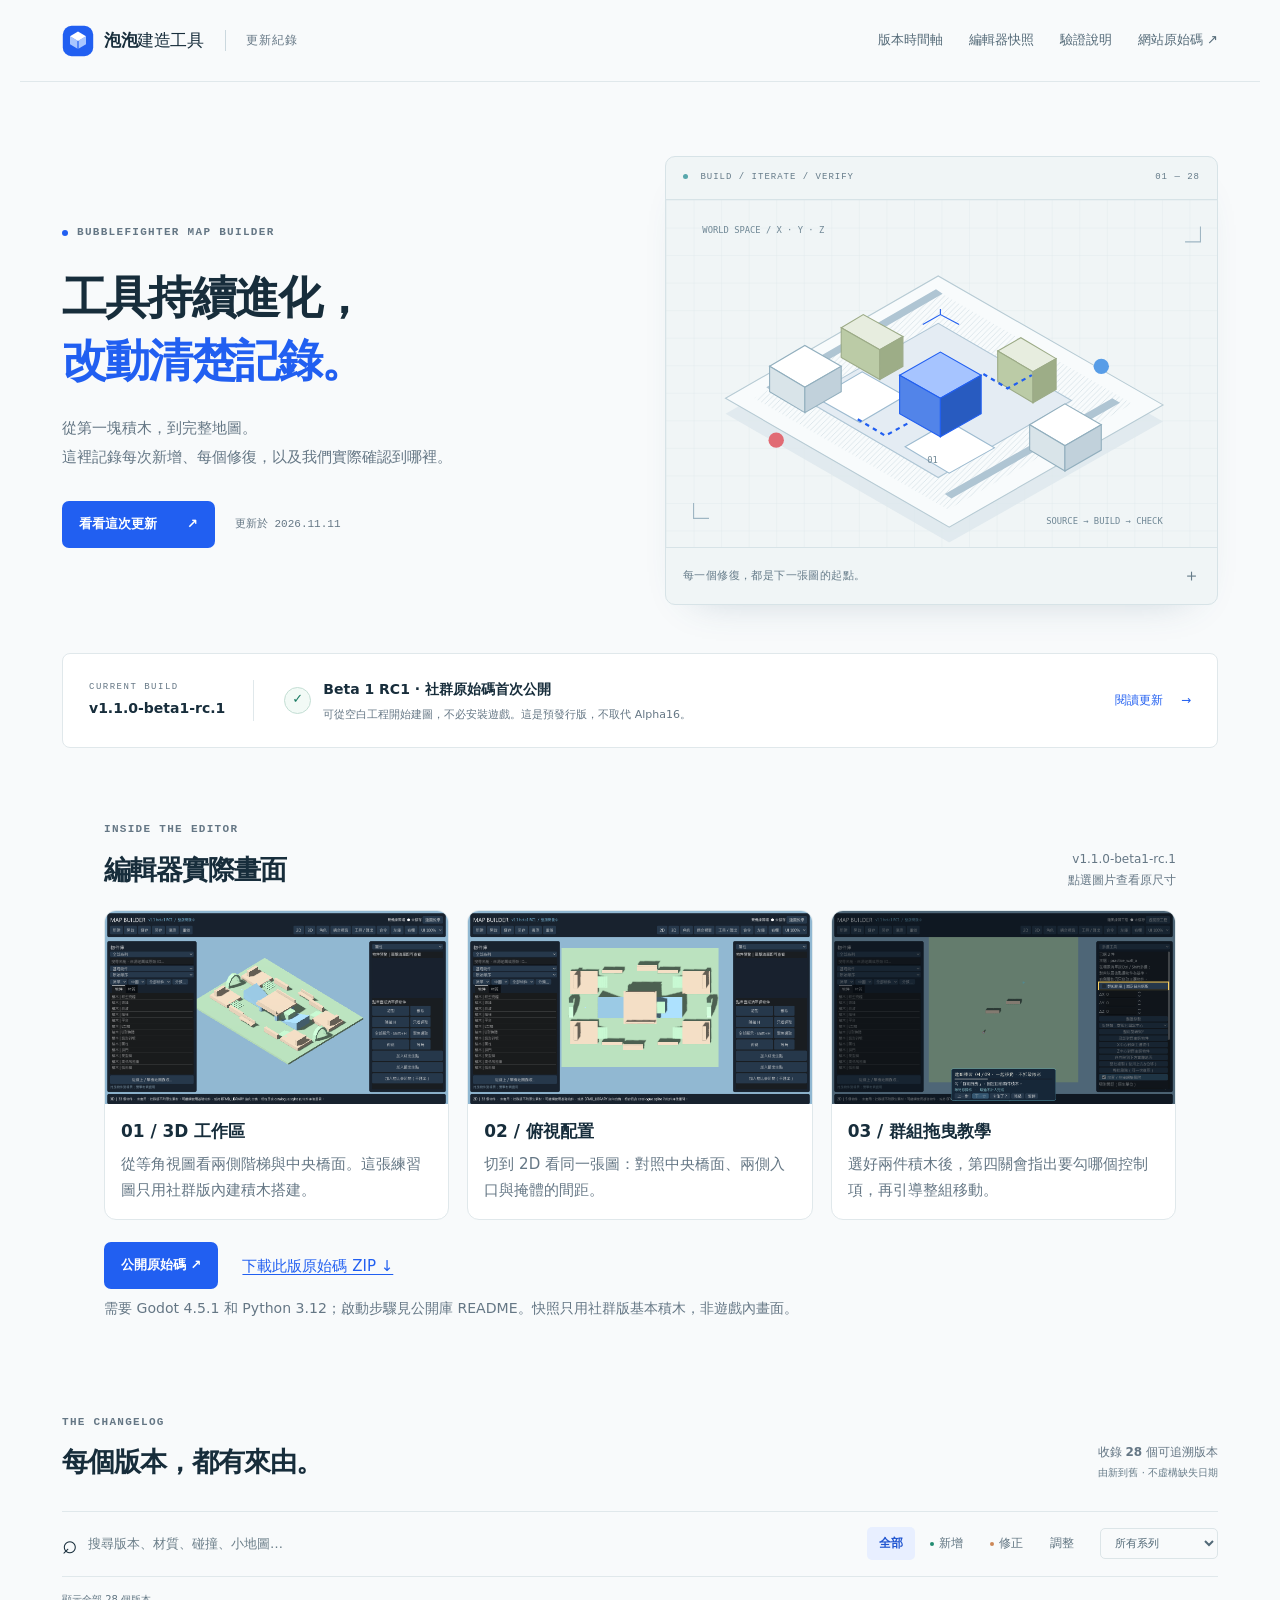
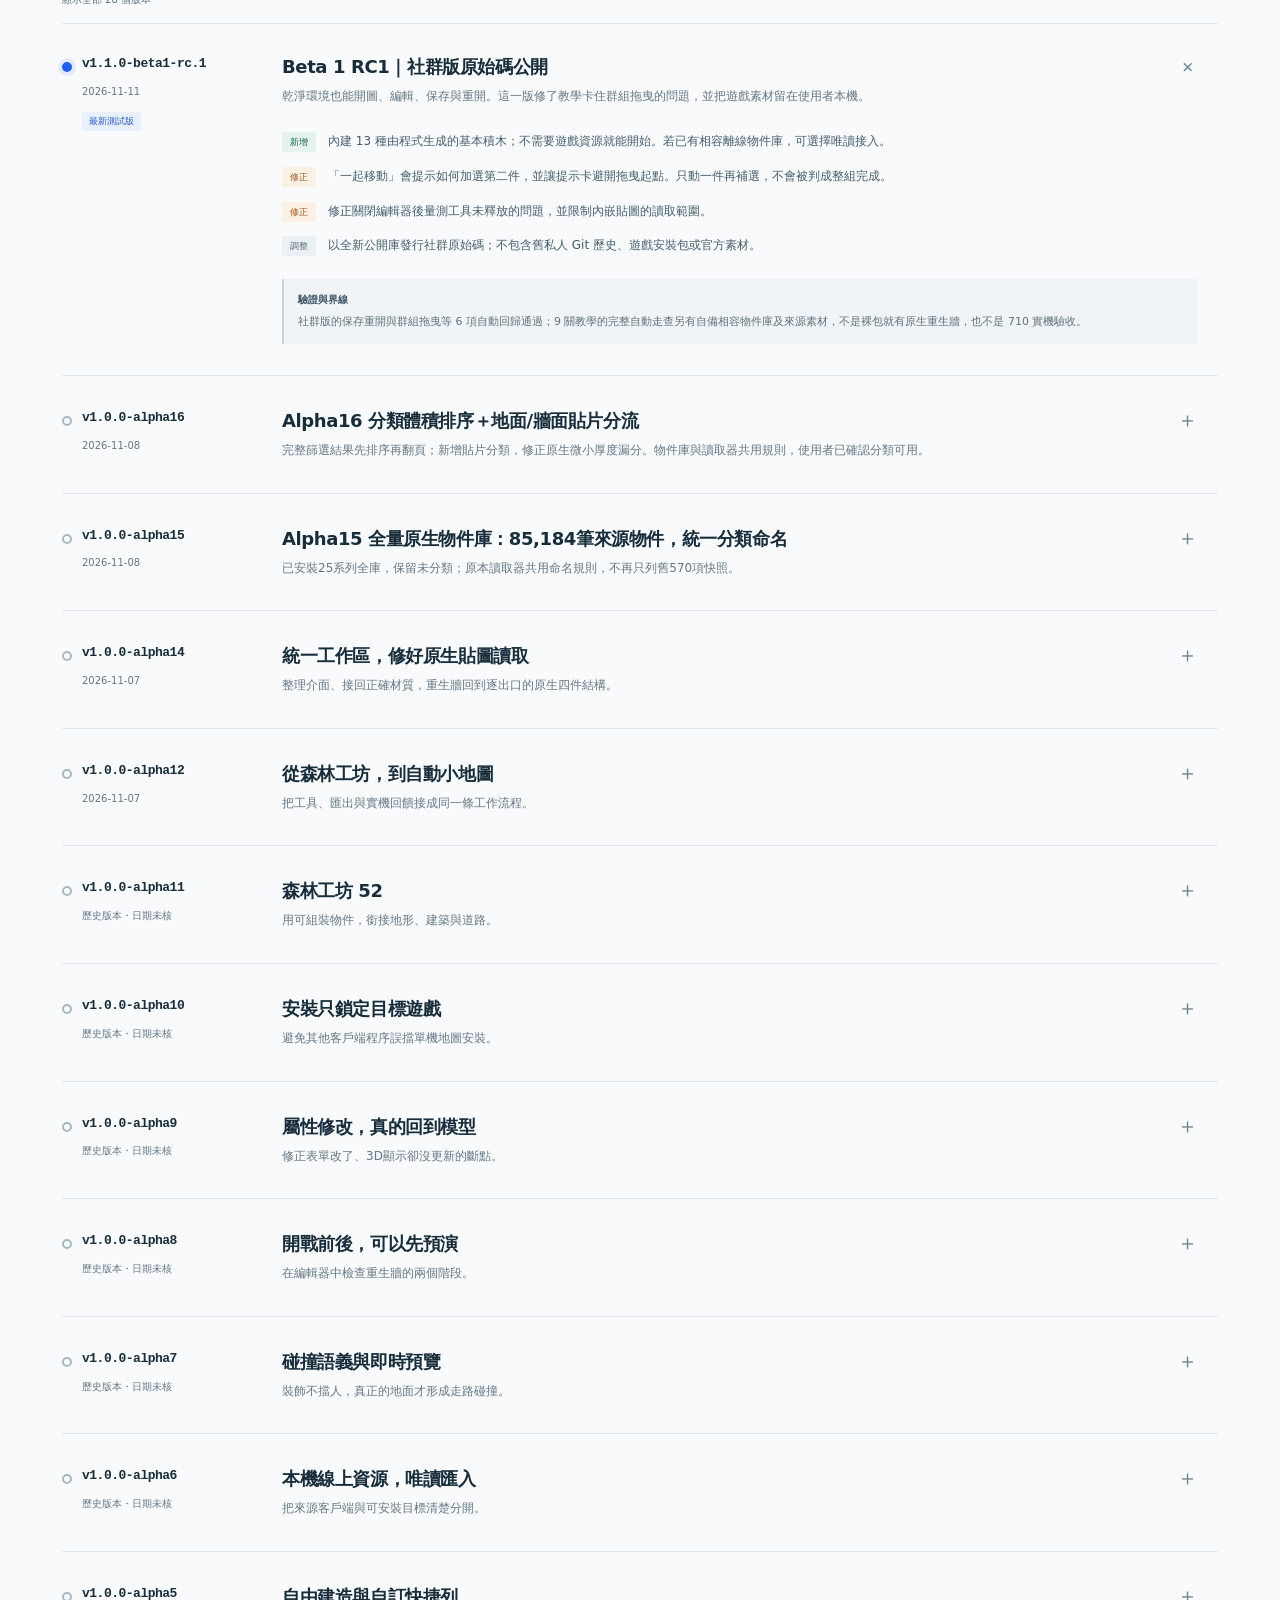
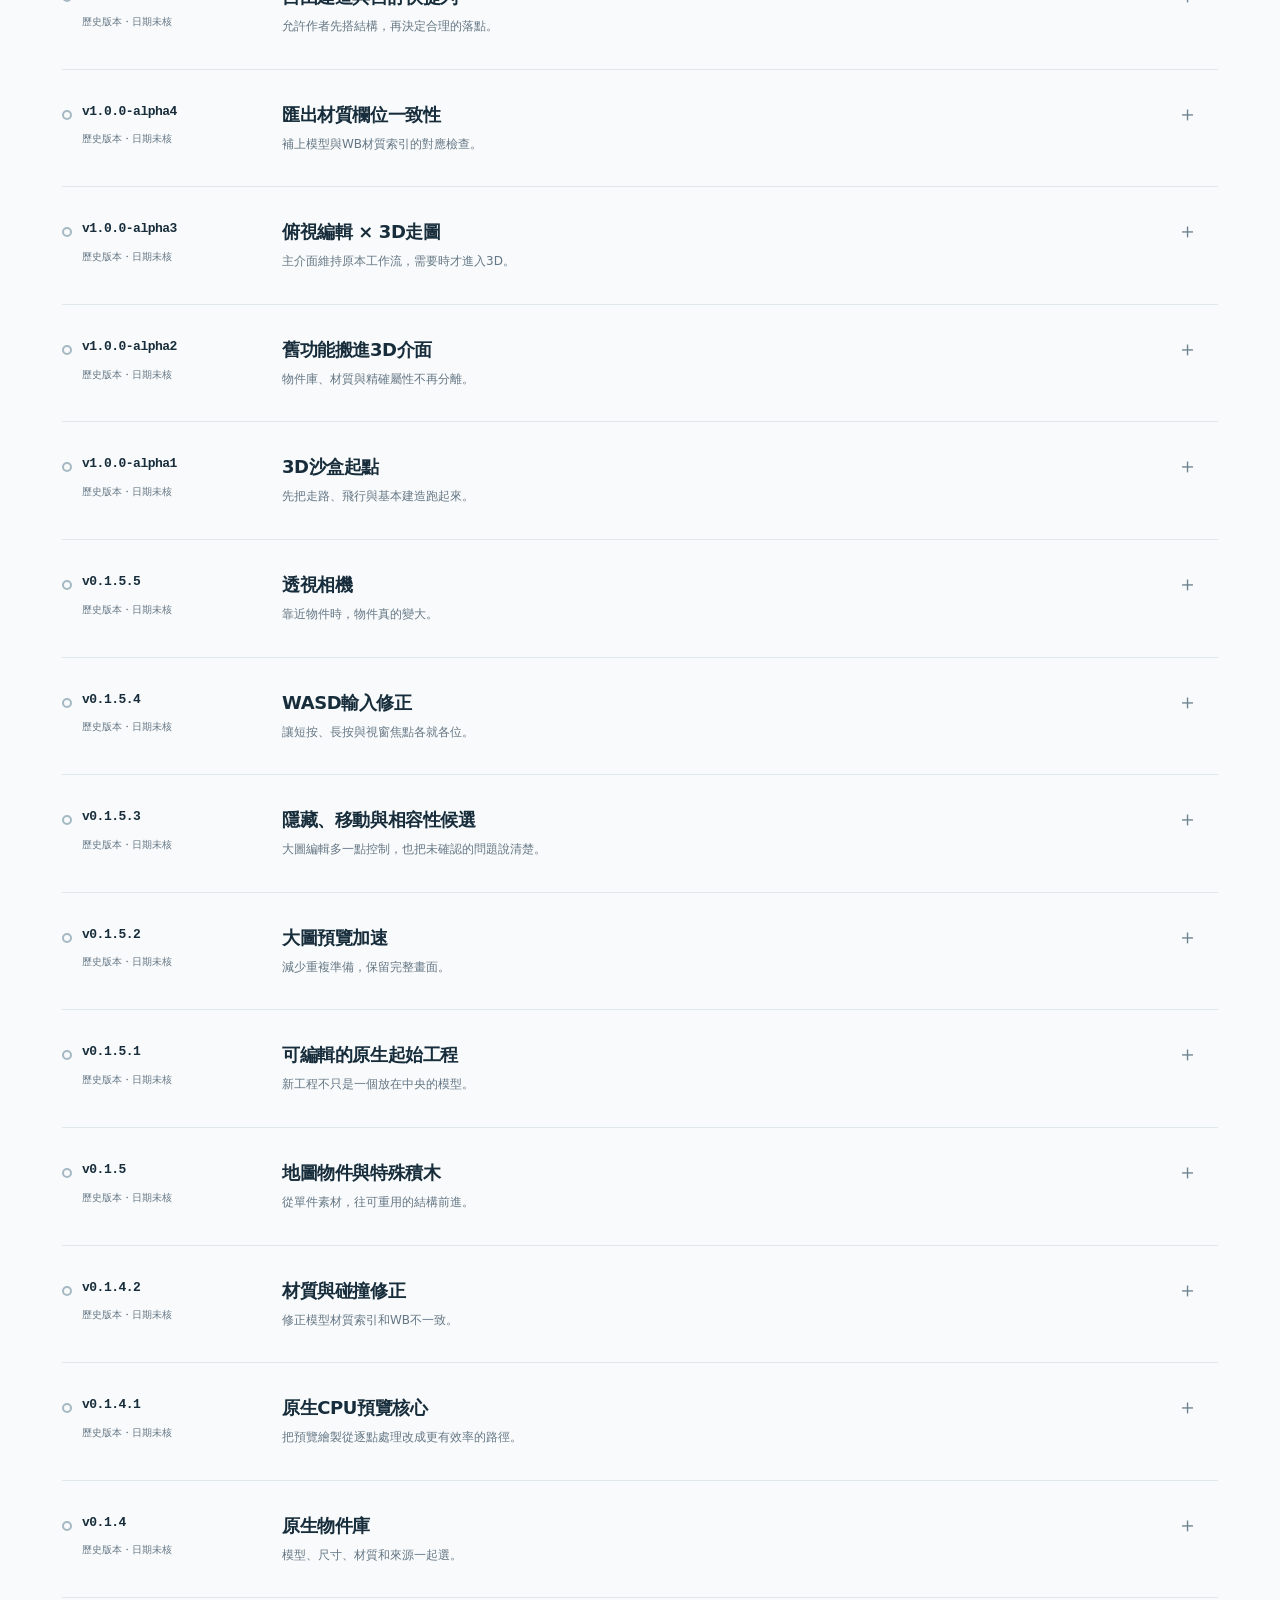
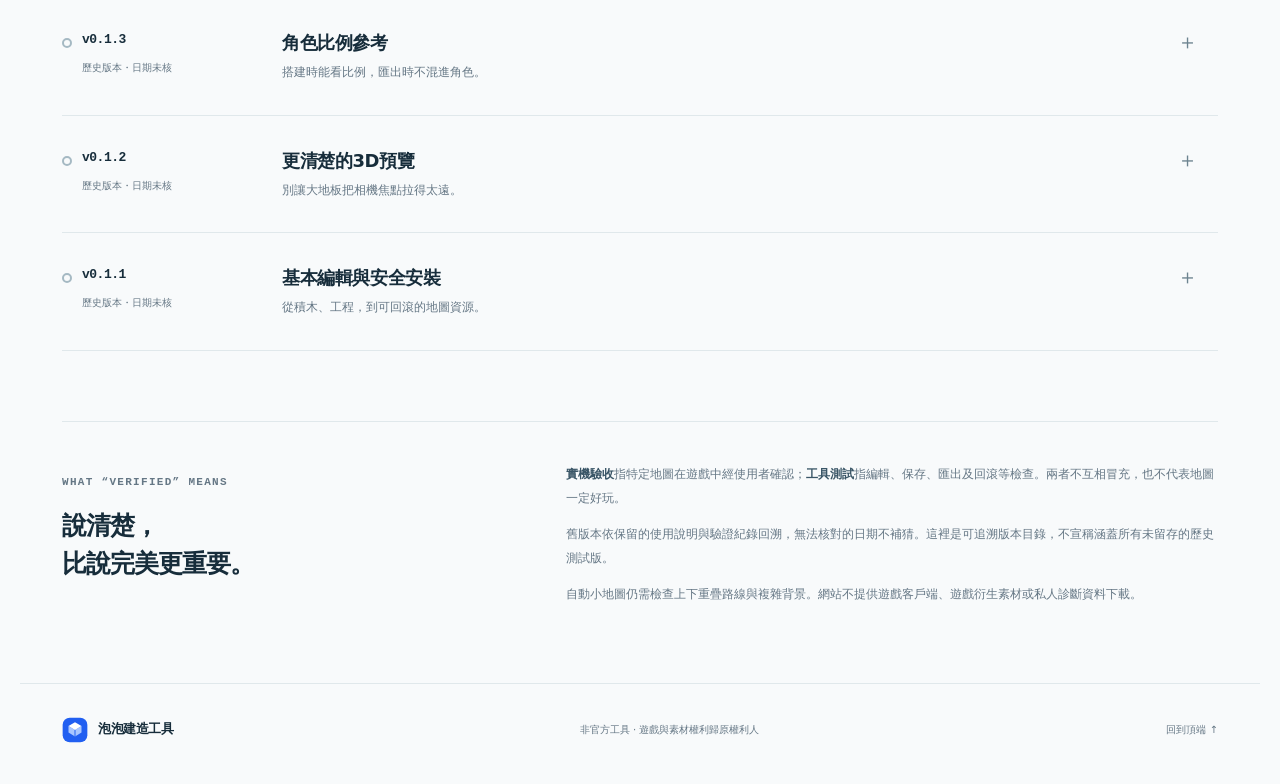
==== commit e76ed3fe: "Show Beta 1 RC1, source download and three editor snapshots" ====
--- a/bubblefighter-map-builder/index.html
+++ b/bubblefighter-map-builder/index.html
@@ -1,4 +1,5 @@
-<!doctype html><html lang="zh-Hant"><head><meta charset="utf-8"><meta name="viewport" content="width=device-width, initial-scale=1"><meta name="description" content="泡泡建造工具版本紀錄：每個版本新增了什麼、修了哪些Bug，以及已驗證與待確認的界線。"><meta name="color-scheme" content="light"><meta property="og:title" content="泡泡建造工具｜版本紀錄"><meta property="og:description" content="從俯視積木到3D森林工坊，讓每次改動都有跡可循。"><title>泡泡建造工具｜版本紀錄</title><link rel="icon" href="mark.svg" type="image/svg+xml"><link rel="stylesheet" href="style.css"><script src="app.js" defer></script></head><body id="top"><a class="skip" href="#releases">跳至版本紀錄</a><header class="topbar"><a class="brand" href="./" aria-label="泡泡建造工具首頁"><img src="mark.svg" width="32" height="32" alt=""><span>泡泡<span class="brand-light">建造工具</span></span><span class="nav-label">更新紀錄</span></a><nav aria-label="主要導覽"><a href="#releases">版本時間軸</a><a href="#verification">驗證說明</a><a href="https://github.com/Euricotalavan/euricotalavan.github.io/tree/main/bubblefighter-map-builder" target="_blank" rel="noopener noreferrer">網站原始碼 ↗</a></nav></header><main><section class="hero"><div class="hero-copy"><p class="eyebrow"><span class="dot"></span> BUBBLEFIGHTER MAP BUILDER</p><h1>工具持續進化，<br><span>改動清楚記錄。</span></h1><p class="intro">從第一塊積木，到完整地圖。<br>這裡記錄每次新增、每個修復，以及我們實際確認到哪裡。</p><div class="hero-actions"><a class="button" href="#v1-0-0-alpha16">看看這次更新 <span aria-hidden="true">↗</span></a><span class="updated">更新於 2026.11.08</span></div></div><div class="hero-visual" aria-label="抽象地圖編輯示意，非遊戲截圖"><div class="visual-top"><span><i></i> BUILD / ITERATE / VERIFY</span><span>01 — 27</span></div><img src="blueprint.svg" alt="積木、路線與兩個基地組成的幾何地圖藍圖" width="500" height="315"><div class="visual-bottom"><span>每一個修復，都是下一張圖的起點。</span><span class="cross">＋</span></div></div></section><section class="current-strip" aria-label="目前版本狀態"><div><span class="overline">CURRENT BUILD</span><strong>v1.0.0-alpha16</strong></div><div class="strip-info"><span class="check">✓</span><div><strong>Alpha16・體積排序與貼片分類已確認</strong><span>10,336筆貼片獨立分流；修正微小厚度漏分，並納入包圍盒體積 &lt; 15。使用者已確認分類、排序與翻頁。</span></div></div><a href="#v1-0-0-alpha16" aria-label="閱讀1.0.0-alpha16更新">閱讀更新 <span aria-hidden="true">→</span></a></section><section id="releases" class="history"><div class="section-heading"><div><p class="eyebrow">THE CHANGELOG</p><h2>每個版本，都有來由。</h2></div><p>收錄 <strong>27</strong> 個可追溯版本<br><span>由新到舊 · 不虛構缺失日期</span></p></div><div class="filters"><label class="search"><span aria-hidden="true">⌕</span><span class="sr-only">搜尋版本或更新內容</span><input id="search" type="search" placeholder="搜尋版本、材質、碰撞、小地圖…" autocomplete="off"></label><div class="filter-buttons" role="group" aria-label="依更新類型篩選"><button type="button" data-filter="all" aria-pressed="true">全部</button><button type="button" data-filter="new" aria-pressed="false"><i class="new-dot"></i>新增</button><button type="button" data-filter="fix" aria-pressed="false"><i class="fix-dot"></i>修正</button><button type="button" data-filter="change" aria-pressed="false">調整</button></div><label class="sr-only" for="family">版本系列</label><select id="family"><option value="all">所有系列</option><option value="alpha">1.0 Alpha</option><option value="classic">早期編輯器 0.1</option></select></div><div class="result-meta"><p id="result-count" aria-live="polite">顯示全部 27 個版本</p><button id="clear" type="button" hidden>清除篩選 ↺</button></div><div id="release-list"><article class="release latest" id="v1-0-0-alpha16" data-family="alpha" data-kinds="change fix new" data-search="1.0.0-alpha16 Alpha16 分類體積排序＋地面/牆面貼片分流 完整篩選結果先排序再翻頁；新增貼片分類，修正原生微小厚度漏分。物件庫與讀取器共用規則，使用者已確認分類可用。 物件庫新增「原始順序」「體積：由小到大」「體積：由大到小」。以原生包圍盒的長×寬×高做數值排序，不按名稱字串，也不冒稱實心模型體積；單位沿用遊戲單位。 原生全庫先依系列、類別與搜尋文字取得完整匹配集合，再排序，最後才切成每頁60筆。下一頁、上一頁及最後一頁延續同一個全域順序，不是各頁自行排序。 改變排序或篩選條件時回到第一頁，保留目前選定的其他條件。相同體積依固定來源順序排列，未知／無效尺寸置後；零厚度物件的體積可為0，不因此漏列。 補齊內部驗收發現的舊分類入口未呼叫排序問題；核心建圖、道具等入口也支援完整顯示集合排序，保留變體、選取及拖放中繼資料，不只原生全庫有效。 排序先處理輕量物件ID與體積，再讀取該頁完整資料，避免把整批大型模型中繼資料送進暫存排序，降低大物件庫的查詢負擔。模型仍按需載入。 保留Alpha15的85,184筆來源物件與25系列，不刪除來源紀錄。貼片分流後共10,336筆歸入貼片類，完全未分類由原2,988筆降為2,648筆（340筆轉入貼片類，並非被刪除）；其餘未分類仍保留。這是來源出現筆數，不是獨立模型種類，也不是全物件用途或遊戲性審查完成。 新版獨立安裝，舊版與舊工程保留；不可變模型及貼圖內容重用，索引各版獨立。排序設定不修改工程內容，不涉及水站、遊戲包或遊戲規則。 2026-11-08使用者已確認「排序跟翻頁都正常」。此人工確認限本次分類內體積排序與翻頁，不擴大成其他功能或所有地圖的全面驗收。 新增獨立類別「地面/牆面貼片」。以下兩項採「或」判定並優先於原生屬性分類：任一原生尺寸以名稱使用的兩位小數格式顯示為0；或以完整精度計算原生包圍盒X×Y×Z，體積 &lt; 15。這是包圍盒體積，不是網格實心體積，也不是任一邊長小於15。 體積門檻嚴格小於15，不含剛好15；但若物件另符合原有「尺寸顯示為0」規則，仍保留在貼片類。規則跨全部系列與類別套用，不只處理「掩體/不可翻」，也不因名稱含ready或spawnMarker而豁免。 修正原生浮點微小厚度漏分：例如實際寬度0.000244140625，名稱顯示「寬0」，先前卻因不精確等於0而留在掩體類。最初抽出5,054筆精確零體積物件，補入4,593筆顯示為0的微厚度物件後為9,647筆，再依體積 &lt; 15追加689筆，最終共10,336筆；各階段為累計，不重複加總。 全量物件庫與線上／單機原生讀取器共用最新分類、命名規則；更新讀取器材質預覽快取版本，避免沿用舊分類名稱。名稱沿用「系列\類別\子類別（有才加）\長Z×寬X×高Y」，保留原始名稱與ID搜尋及原分類追溯資訊。 這次只修改分類、顯示名稱與索引中繼資料；原始完整精度尺寸、模型頂點、UV、材質、原生旗標及碰撞資料不動。不把物件尺寸真的壓成0，不修改遊戲包、水站結構或服主交接包。 2026-11-08使用者確認「這樣分類可以了」。此人工確認限本輪地面/牆面貼片分流；原有排序與翻頁確認繼續保留，不擴大成全物件碰撞或遊戲功能驗收。"><div class="release-rail"><a href="#v1-0-0-alpha16" class="version">v1.0.0-alpha16</a><span class="release-date">2026-11-08</span><span class="latest-label">最新測試版</span></div><details open><summary><div><h3>Alpha16 分類體積排序＋地面/牆面貼片分流</h3><p>完整篩選結果先排序再翻頁；新增貼片分類，修正原生微小厚度漏分。物件庫與讀取器共用規則，使用者已確認分類可用。</p></div><span class="expand" aria-hidden="true">＋</span></summary><div class="release-body"><ul><li data-kind="new"><span class="tag new">新增</span><span>物件庫新增「原始順序」「體積：由小到大」「體積：由大到小」。以原生包圍盒的長×寬×高做數值排序，不按名稱字串，也不冒稱實心模型體積；單位沿用遊戲單位。</span></li><li data-kind="new"><span class="tag new">新增</span><span>原生全庫先依系列、類別與搜尋文字取得完整匹配集合，再排序，最後才切成每頁60筆。下一頁、上一頁及最後一頁延續同一個全域順序，不是各頁自行排序。</span></li><li data-kind="change"><span class="tag change">調整</span><span>改變排序或篩選條件時回到第一頁，保留目前選定的其他條件。相同體積依固定來源順序排列，未知／無效尺寸置後；零厚度物件的體積可為0，不因此漏列。</span></li><li data-kind="fix"><span class="tag fix">修正</span><span>補齊內部驗收發現的舊分類入口未呼叫排序問題；核心建圖、道具等入口也支援完整顯示集合排序，保留變體、選取及拖放中繼資料，不只原生全庫有效。</span></li><li data-kind="change"><span class="tag change">調整</span><span>排序先處理輕量物件ID與體積，再讀取該頁完整資料，避免把整批大型模型中繼資料送進暫存排序，降低大物件庫的查詢負擔。模型仍按需載入。</span></li><li data-kind="change"><span class="tag change">調整</span><span>保留Alpha15的85,184筆來源物件與25系列，不刪除來源紀錄。貼片分流後共10,336筆歸入貼片類，完全未分類由原2,988筆降為2,648筆（340筆轉入貼片類，並非被刪除）；其餘未分類仍保留。這是來源出現筆數，不是獨立模型種類，也不是全物件用途或遊戲性審查完成。</span></li><li data-kind="change"><span class="tag change">調整</span><span>新版獨立安裝，舊版與舊工程保留；不可變模型及貼圖內容重用，索引各版獨立。排序設定不修改工程內容，不涉及水站、遊戲包或遊戲規則。</span></li><li data-kind="change"><span class="tag change">調整</span><span>2026-11-08使用者已確認「排序跟翻頁都正常」。此人工確認限本次分類內體積排序與翻頁，不擴大成其他功能或所有地圖的全面驗收。</span></li><li data-kind="new"><span class="tag new">新增</span><span>新增獨立類別「地面/牆面貼片」。以下兩項採「或」判定並優先於原生屬性分類：任一原生尺寸以名稱使用的兩位小數格式顯示為0；或以完整精度計算原生包圍盒X×Y×Z，體積 &lt; 15。這是包圍盒體積，不是網格實心體積，也不是任一邊長小於15。</span></li><li data-kind="change"><span class="tag change">調整</span><span>體積門檻嚴格小於15，不含剛好15；但若物件另符合原有「尺寸顯示為0」規則，仍保留在貼片類。規則跨全部系列與類別套用，不只處理「掩體/不可翻」，也不因名稱含ready或spawnMarker而豁免。</span></li><li data-kind="fix"><span class="tag fix">修正</span><span>修正原生浮點微小厚度漏分：例如實際寬度0.000244140625，名稱顯示「寬0」，先前卻因不精確等於0而留在掩體類。最初抽出5,054筆精確零體積物件，補入4,593筆顯示為0的微厚度物件後為9,647筆，再依體積 &lt; 15追加689筆，最終共10,336筆；各階段為累計，不重複加總。</span></li><li data-kind="fix"><span class="tag fix">修正</span><span>全量物件庫與線上／單機原生讀取器共用最新分類、命名規則；更新讀取器材質預覽快取版本，避免沿用舊分類名稱。名稱沿用「系列\類別\子類別（有才加）\長Z×寬X×高Y」，保留原始名稱與ID搜尋及原分類追溯資訊。</span></li><li data-kind="change"><span class="tag change">調整</span><span>這次只修改分類、顯示名稱與索引中繼資料；原始完整精度尺寸、模型頂點、UV、材質、原生旗標及碰撞資料不動。不把物件尺寸真的壓成0，不修改遊戲包、水站結構或服主交接包。</span></li><li data-kind="change"><span class="tag change">調整</span><span>2026-11-08使用者確認「這樣分類可以了」。此人工確認限本輪地面/牆面貼片分流；原有排序與翻頁確認繼續保留，不擴大成全物件碰撞或遊戲功能驗收。</span></li></ul><p class="release-note"><span>驗證與界線</span>Alpha16原排序基線的142項後端、51項排序介面、30項全庫、17項讀取器及44項核心流程檢查留存。本輪分類補修另通過142項後端、62項排序／分類介面、30項全庫及17項原生讀取器無視窗回歸；核對85,184筆索引、嚴格小於15／等於15邊界、原有顯示零尺寸規則，以及實際安裝版讀取器命名。基線→修改版→回滾對照及還原雜湊一致；修改版已重新保留並由使用者確認分類可用。貼片類是使用者指定的尺寸／體積篩選規則，不代表每筆都已人工證實用途。自動無視窗測試不冒稱桌面視覺、全物件遊戲碰撞、貼牆／翻越、多人同步或可玩性驗收。目前仍是alpha16，不是beta；網站只發布文件，不上傳遊戲素材、私人報告或本機路徑。</p></div></details></article>
+<!doctype html><html lang="zh-Hant"><head><meta charset="utf-8"><meta name="viewport" content="width=device-width, initial-scale=1"><meta name="description" content="泡泡建造工具版本紀錄：每個版本新增了什麼、修了哪些Bug，以及已驗證與待確認的界線。"><meta name="color-scheme" content="light"><meta property="og:title" content="泡泡建造工具｜版本紀錄"><meta property="og:description" content="從俯視積木到3D森林工坊，讓每次改動都有跡可循。"><title>泡泡建造工具｜版本紀錄</title><link rel="icon" href="mark.svg" type="image/svg+xml"><link rel="stylesheet" href="style.css"><script src="app.js" defer></script></head><body id="top"><a class="skip" href="#releases">跳至版本紀錄</a><header class="topbar"><a class="brand" href="./" aria-label="泡泡建造工具首頁"><img src="mark.svg" width="32" height="32" alt=""><span>泡泡<span class="brand-light">建造工具</span></span><span class="nav-label">更新紀錄</span></a><nav aria-label="主要導覽"><a href="#releases">版本時間軸</a><a href="#snapshots">編輯器快照</a><a href="#verification">驗證說明</a><a href="https://github.com/Euricotalavan/euricotalavan.github.io/tree/main/bubblefighter-map-builder" target="_blank" rel="noopener noreferrer">網站原始碼 ↗</a></nav></header><main><section class="hero"><div class="hero-copy"><p class="eyebrow"><span class="dot"></span> BUBBLEFIGHTER MAP BUILDER</p><h1>工具持續進化，<br><span>改動清楚記錄。</span></h1><p class="intro">從第一塊積木，到完整地圖。<br>這裡記錄每次新增、每個修復，以及我們實際確認到哪裡。</p><div class="hero-actions"><a class="button" href="#v1-1-0-beta1-rc-1">看看這次更新 <span aria-hidden="true">↗</span></a><span class="updated">更新於 2026.11.11</span></div></div><div class="hero-visual" aria-label="抽象地圖編輯示意，非遊戲截圖"><div class="visual-top"><span><i></i> BUILD / ITERATE / VERIFY</span><span>01 — 28</span></div><img src="blueprint.svg" alt="積木、路線與兩個基地組成的幾何地圖藍圖" width="500" height="315"><div class="visual-bottom"><span>每一個修復，都是下一張圖的起點。</span><span class="cross">＋</span></div></div></section><section class="current-strip" aria-label="目前版本狀態"><div><span class="overline">CURRENT BUILD</span><strong>v1.1.0-beta1-rc.1</strong></div><div class="strip-info"><span class="check">✓</span><div><strong>Beta 1 RC1 · 社群原始碼首次公開</strong><span>可從空白工程開始建圖，不必安裝遊戲。這是預發行版，不取代 Alpha16。</span></div></div><a href="#v1-1-0-beta1-rc-1" aria-label="閱讀1.1.0-beta1-rc.1更新">閱讀更新 <span aria-hidden="true">→</span></a></section><section id="snapshots" class="snapshots" aria-labelledby="snapshot-title"><div class="section-heading"><div><p class="eyebrow">INSIDE THE EDITOR</p><h2 id="snapshot-title">編輯器實際畫面</h2></div><p>v1.1.0-beta1-rc.1<br>點選圖片查看原尺寸</p></div><div class="snap-grid"><figure><a href="snapshots/rc1/workbench.webp" aria-label="查看原尺寸：等角視圖：中央橋面、雙側坡道與拱門"><img src="snapshots/rc1/workbench.webp" width="1331" height="749" alt="等角視圖：中央橋面、雙側坡道與拱門" loading="lazy" decoding="async"></a><figcaption><strong>01 / 3D 工作區</strong><p>從等角視圖看兩側階梯與中央橋面。這張練習圖只用社群版內建積木搭建。</p></figcaption></figure><figure><a href="snapshots/rc1/plan.webp" aria-label="查看原尺寸：同一座雙橋練習場的俯視配置"><img src="snapshots/rc1/plan.webp" width="1331" height="749" alt="同一座雙橋練習場的俯視配置" loading="lazy" decoding="async"></a><figcaption><strong>02 / 俯視配置</strong><p>切到 2D 看同一張圖：對照中央橋面、兩側入口與掩體的間距。</p></figcaption></figure><figure><a href="snapshots/rc1/tutorial.webp" aria-label="查看原尺寸：建圖練習第四關以黃色框線指向右欄群組拖曳"><img src="snapshots/rc1/tutorial.webp" width="1331" height="749" alt="建圖練習第四關以黃色框線指向右欄群組拖曳" loading="lazy" decoding="async"></a><figcaption><strong>03 / 群組拖曳教學</strong><p>選好兩件積木後，第四關會指出要勾哪個控制項，再引導整組移動。</p></figcaption></figure></div><div class="snap-links"><a class="button" href="https://github.com/Euricotalavan/bubblefighter-map-builder-community">公開原始碼 ↗</a><a href="https://github.com/Euricotalavan/bubblefighter-map-builder-community/archive/refs/tags/v1.1.0-beta1-rc.1.zip">下載此版原始碼 ZIP ↓</a></div><p class="snap-note">需要 Godot 4.5.1 和 Python 3.12；啟動步驟見公開庫 README。快照只用社群版基本積木，非遊戲內畫面。</p></section><section id="releases" class="history"><div class="section-heading"><div><p class="eyebrow">THE CHANGELOG</p><h2>每個版本，都有來由。</h2></div><p>收錄 <strong>28</strong> 個可追溯版本<br><span>由新到舊 · 不虛構缺失日期</span></p></div><div class="filters"><label class="search"><span aria-hidden="true">⌕</span><span class="sr-only">搜尋版本或更新內容</span><input id="search" type="search" placeholder="搜尋版本、材質、碰撞、小地圖…" autocomplete="off"></label><div class="filter-buttons" role="group" aria-label="依更新類型篩選"><button type="button" data-filter="all" aria-pressed="true">全部</button><button type="button" data-filter="new" aria-pressed="false"><i class="new-dot"></i>新增</button><button type="button" data-filter="fix" aria-pressed="false"><i class="fix-dot"></i>修正</button><button type="button" data-filter="change" aria-pressed="false">調整</button></div><label class="sr-only" for="family">版本系列</label><select id="family"><option value="all">所有系列</option><option value="beta">1.1 Beta</option><option value="alpha">1.0 Alpha</option><option value="classic">早期編輯器 0.1</option></select></div><div class="result-meta"><p id="result-count" aria-live="polite">顯示全部 28 個版本</p><button id="clear" type="button" hidden>清除篩選 ↺</button></div><div id="release-list"><article class="release latest" id="v1-1-0-beta1-rc-1" data-family="beta" data-kinds="change fix new" data-search="1.1.0-beta1-rc.1 Beta 1 RC1｜社群版原始碼公開 乾淨環境也能開圖、編輯、保存與重開。這一版修了教學卡住群組拖曳的問題，並把遊戲素材留在使用者本機。 內建 13 種由程式生成的基本積木；不需要遊戲資源就能開始。若已有相容離線物件庫，可選擇唯讀接入。 「一起移動」會提示如何加選第二件，並讓提示卡避開拖曳起點。只動一件再補選，不會被判成整組完成。 修正關閉編輯器後量測工具未釋放的問題，並限制內嵌貼圖的讀取範圍。 以全新公開庫發行社群原始碼；不包含舊私人 Git 歷史、遊戲安裝包或官方素材。"><div class="release-rail"><a href="#v1-1-0-beta1-rc-1" class="version">v1.1.0-beta1-rc.1</a><span class="release-date">2026-11-11</span><span class="latest-label">最新測試版</span></div><details open><summary><div><h3>Beta 1 RC1｜社群版原始碼公開</h3><p>乾淨環境也能開圖、編輯、保存與重開。這一版修了教學卡住群組拖曳的問題，並把遊戲素材留在使用者本機。</p></div><span class="expand" aria-hidden="true">＋</span></summary><div class="release-body"><ul><li data-kind="new"><span class="tag new">新增</span><span>內建 13 種由程式生成的基本積木；不需要遊戲資源就能開始。若已有相容離線物件庫，可選擇唯讀接入。</span></li><li data-kind="fix"><span class="tag fix">修正</span><span>「一起移動」會提示如何加選第二件，並讓提示卡避開拖曳起點。只動一件再補選，不會被判成整組完成。</span></li><li data-kind="fix"><span class="tag fix">修正</span><span>修正關閉編輯器後量測工具未釋放的問題，並限制內嵌貼圖的讀取範圍。</span></li><li data-kind="change"><span class="tag change">調整</span><span>以全新公開庫發行社群原始碼；不包含舊私人 Git 歷史、遊戲安裝包或官方素材。</span></li></ul><p class="release-note"><span>驗證與界線</span>社群版的保存重開與群組拖曳等 6 項自動回歸通過；9 關教學的完整自動走查另有自備相容物件庫及來源素材，不是裸包就有原生重生牆，也不是 710 實機驗收。</p></div></details></article>
+<article class="release" id="v1-0-0-alpha16" data-family="alpha" data-kinds="change fix new" data-search="1.0.0-alpha16 Alpha16 分類體積排序＋地面/牆面貼片分流 完整篩選結果先排序再翻頁；新增貼片分類，修正原生微小厚度漏分。物件庫與讀取器共用規則，使用者已確認分類可用。 物件庫新增「原始順序」「體積：由小到大」「體積：由大到小」。以原生包圍盒的長×寬×高做數值排序，不按名稱字串，也不冒稱實心模型體積；單位沿用遊戲單位。 原生全庫先依系列、類別與搜尋文字取得完整匹配集合，再排序，最後才切成每頁60筆。下一頁、上一頁及最後一頁延續同一個全域順序，不是各頁自行排序。 改變排序或篩選條件時回到第一頁，保留目前選定的其他條件。相同體積依固定來源順序排列，未知／無效尺寸置後；零厚度物件的體積可為0，不因此漏列。 補齊內部驗收發現的舊分類入口未呼叫排序問題；核心建圖、道具等入口也支援完整顯示集合排序，保留變體、選取及拖放中繼資料，不只原生全庫有效。 排序先處理輕量物件ID與體積，再讀取該頁完整資料，避免把整批大型模型中繼資料送進暫存排序，降低大物件庫的查詢負擔。模型仍按需載入。 保留Alpha15的85,184筆來源物件與25系列，不刪除來源紀錄。貼片分流後共10,336筆歸入貼片類，完全未分類由原2,988筆降為2,648筆（340筆轉入貼片類，並非被刪除）；其餘未分類仍保留。這是來源出現筆數，不是獨立模型種類，也不是全物件用途或遊戲性審查完成。 新版獨立安裝，舊版與舊工程保留；不可變模型及貼圖內容重用，索引各版獨立。排序設定不修改工程內容，不涉及水站、遊戲包或遊戲規則。 2026-11-08使用者已確認「排序跟翻頁都正常」。此人工確認限本次分類內體積排序與翻頁，不擴大成其他功能或所有地圖的全面驗收。 新增獨立類別「地面/牆面貼片」。以下兩項採「或」判定並優先於原生屬性分類：任一原生尺寸以名稱使用的兩位小數格式顯示為0；或以完整精度計算原生包圍盒X×Y×Z，體積 &lt; 15。這是包圍盒體積，不是網格實心體積，也不是任一邊長小於15。 體積門檻嚴格小於15，不含剛好15；但若物件另符合原有「尺寸顯示為0」規則，仍保留在貼片類。規則跨全部系列與類別套用，不只處理「掩體/不可翻」，也不因名稱含ready或spawnMarker而豁免。 修正原生浮點微小厚度漏分：例如實際寬度0.000244140625，名稱顯示「寬0」，先前卻因不精確等於0而留在掩體類。最初抽出5,054筆精確零體積物件，補入4,593筆顯示為0的微厚度物件後為9,647筆，再依體積 &lt; 15追加689筆，最終共10,336筆；各階段為累計，不重複加總。 全量物件庫與線上／單機原生讀取器共用最新分類、命名規則；更新讀取器材質預覽快取版本，避免沿用舊分類名稱。名稱沿用「系列\類別\子類別（有才加）\長Z×寬X×高Y」，保留原始名稱與ID搜尋及原分類追溯資訊。 這次只修改分類、顯示名稱與索引中繼資料；原始完整精度尺寸、模型頂點、UV、材質、原生旗標及碰撞資料不動。不把物件尺寸真的壓成0，不修改遊戲包、水站結構或服主交接包。 2026-11-08使用者確認「這樣分類可以了」。此人工確認限本輪地面/牆面貼片分流；原有排序與翻頁確認繼續保留，不擴大成全物件碰撞或遊戲功能驗收。"><div class="release-rail"><a href="#v1-0-0-alpha16" class="version">v1.0.0-alpha16</a><span class="release-date">2026-11-08</span></div><details ><summary><div><h3>Alpha16 分類體積排序＋地面/牆面貼片分流</h3><p>完整篩選結果先排序再翻頁；新增貼片分類，修正原生微小厚度漏分。物件庫與讀取器共用規則，使用者已確認分類可用。</p></div><span class="expand" aria-hidden="true">＋</span></summary><div class="release-body"><ul><li data-kind="new"><span class="tag new">新增</span><span>物件庫新增「原始順序」「體積：由小到大」「體積：由大到小」。以原生包圍盒的長×寬×高做數值排序，不按名稱字串，也不冒稱實心模型體積；單位沿用遊戲單位。</span></li><li data-kind="new"><span class="tag new">新增</span><span>原生全庫先依系列、類別與搜尋文字取得完整匹配集合，再排序，最後才切成每頁60筆。下一頁、上一頁及最後一頁延續同一個全域順序，不是各頁自行排序。</span></li><li data-kind="change"><span class="tag change">調整</span><span>改變排序或篩選條件時回到第一頁，保留目前選定的其他條件。相同體積依固定來源順序排列，未知／無效尺寸置後；零厚度物件的體積可為0，不因此漏列。</span></li><li data-kind="fix"><span class="tag fix">修正</span><span>補齊內部驗收發現的舊分類入口未呼叫排序問題；核心建圖、道具等入口也支援完整顯示集合排序，保留變體、選取及拖放中繼資料，不只原生全庫有效。</span></li><li data-kind="change"><span class="tag change">調整</span><span>排序先處理輕量物件ID與體積，再讀取該頁完整資料，避免把整批大型模型中繼資料送進暫存排序，降低大物件庫的查詢負擔。模型仍按需載入。</span></li><li data-kind="change"><span class="tag change">調整</span><span>保留Alpha15的85,184筆來源物件與25系列，不刪除來源紀錄。貼片分流後共10,336筆歸入貼片類，完全未分類由原2,988筆降為2,648筆（340筆轉入貼片類，並非被刪除）；其餘未分類仍保留。這是來源出現筆數，不是獨立模型種類，也不是全物件用途或遊戲性審查完成。</span></li><li data-kind="change"><span class="tag change">調整</span><span>新版獨立安裝，舊版與舊工程保留；不可變模型及貼圖內容重用，索引各版獨立。排序設定不修改工程內容，不涉及水站、遊戲包或遊戲規則。</span></li><li data-kind="change"><span class="tag change">調整</span><span>2026-11-08使用者已確認「排序跟翻頁都正常」。此人工確認限本次分類內體積排序與翻頁，不擴大成其他功能或所有地圖的全面驗收。</span></li><li data-kind="new"><span class="tag new">新增</span><span>新增獨立類別「地面/牆面貼片」。以下兩項採「或」判定並優先於原生屬性分類：任一原生尺寸以名稱使用的兩位小數格式顯示為0；或以完整精度計算原生包圍盒X×Y×Z，體積 &lt; 15。這是包圍盒體積，不是網格實心體積，也不是任一邊長小於15。</span></li><li data-kind="change"><span class="tag change">調整</span><span>體積門檻嚴格小於15，不含剛好15；但若物件另符合原有「尺寸顯示為0」規則，仍保留在貼片類。規則跨全部系列與類別套用，不只處理「掩體/不可翻」，也不因名稱含ready或spawnMarker而豁免。</span></li><li data-kind="fix"><span class="tag fix">修正</span><span>修正原生浮點微小厚度漏分：例如實際寬度0.000244140625，名稱顯示「寬0」，先前卻因不精確等於0而留在掩體類。最初抽出5,054筆精確零體積物件，補入4,593筆顯示為0的微厚度物件後為9,647筆，再依體積 &lt; 15追加689筆，最終共10,336筆；各階段為累計，不重複加總。</span></li><li data-kind="fix"><span class="tag fix">修正</span><span>全量物件庫與線上／單機原生讀取器共用最新分類、命名規則；更新讀取器材質預覽快取版本，避免沿用舊分類名稱。名稱沿用「系列\類別\子類別（有才加）\長Z×寬X×高Y」，保留原始名稱與ID搜尋及原分類追溯資訊。</span></li><li data-kind="change"><span class="tag change">調整</span><span>這次只修改分類、顯示名稱與索引中繼資料；原始完整精度尺寸、模型頂點、UV、材質、原生旗標及碰撞資料不動。不把物件尺寸真的壓成0，不修改遊戲包、水站結構或服主交接包。</span></li><li data-kind="change"><span class="tag change">調整</span><span>2026-11-08使用者確認「這樣分類可以了」。此人工確認限本輪地面/牆面貼片分流；原有排序與翻頁確認繼續保留，不擴大成全物件碰撞或遊戲功能驗收。</span></li></ul><p class="release-note"><span>驗證與界線</span>Alpha16原排序基線的142項後端、51項排序介面、30項全庫、17項讀取器及44項核心流程檢查留存。本輪分類補修另通過142項後端、62項排序／分類介面、30項全庫及17項原生讀取器無視窗回歸；核對85,184筆索引、嚴格小於15／等於15邊界、原有顯示零尺寸規則，以及實際安裝版讀取器命名。基線→修改版→回滾對照及還原雜湊一致；修改版已重新保留並由使用者確認分類可用。貼片類是使用者指定的尺寸／體積篩選規則，不代表每筆都已人工證實用途。自動無視窗測試不冒稱桌面視覺、全物件遊戲碰撞、貼牆／翻越、多人同步或可玩性驗收。目前仍是alpha16，不是beta；網站只發布文件，不上傳遊戲素材、私人報告或本機路徑。</p></div></details></article>
 <article class="release" id="v1-0-0-alpha15" data-family="alpha" data-kinds="change fix new" data-search="1.0.0-alpha15 Alpha15 全量原生物件庫：85,184筆來源物件，統一分類命名 已安裝25系列全庫，保留未分類；原本讀取器共用命名規則，不再只列舊570項快照。 整合目前線上版1304客戶端157個實有資源目錄之主要幾何層，共85,184筆來源物件，涵蓋25系列。來源物件會保留地圖、原始ID與尺寸；這是來源出現筆數，不是85,184種獨立模型。對應63,268個去重模型資料指紋，亦不等於不同用途數。 分類改依使用者確認的原生屬性規則套用全量物件，不再以逐件用途覆審作為全庫收錄前提。保留2,988筆完全未分類；複合分類、部分未分類及屬性待確認項也保留，不強行塞進已知用途。 名稱統一為「系列\類別\子類別（有才加）\長Z×寬X×高Y」，尺寸最多兩位小數，不猜材質；原始名稱、來源地圖與ID仍可搜尋。準備階段物件、NPC重生標記、造景、地形與掩體等依已確認規則命名。 預設新增「原生全庫（含未分類）」入口，提供系列、類別與文字搜尋，每頁60筆、按需載入模型；不在啟動時一次展開85,184份幾何。點選預覽不修改工程，放置後模型與貼圖會嵌入工程，支援復原、重做、保存及重新開啟。 原本線上／單機地圖讀取器與全庫共用自動分類命名：來源清單與匯入後的物件名稱一致，原始來源查找鍵及原生屬性不因中文命名被改寫。原生來源抽屜空白的既有修正保留。 77,059筆可由現有快取載入；另8,125筆舊快取不完整或曾有同名貼圖歧義，選取時會從使用者現有線上版來源唯讀補讀。已實測一件alpha_checker歧義物件成功重讀並保留原生DDS；不宣稱8,125筆均已逐件恢復，失敗會顯示實際錯誤，不用假貼圖冒充。 候選版重新通過30項全庫操作、17項原生讀取器及44項核心流程，共91項；安裝版再通過30＋17，共47項。涵蓋篩選、分頁、來源補讀、放置、復原／重做、保存與重開；這些是工具測試，不是85,184件逐件遊戲測試。 全85,184筆命名核對與94,809個素材內容檔案的SHA雜湊檢查通過。樣本幾何、UV、材質及快取PNG核對與離線WB匯出回讀通過；舊快取沒有原始DDS資料的部分，不冒稱已比對原始DDS位元組。 完成同一輸入的回滾對照：舊版不支援全庫查詢，修正版回傳85,184筆，回滾後恢復舊版行為及原始雜湊，再重新套用修正。Source補丁1,077檔亦完成重建雜湊核對。 原570項整理快照與舊森林組件保留相容入口及歷史證據，不取代全量清單；重生牆仍沿用每個出口三件可視加一件不可視標準。本次只更新編輯器與網站文件，不改201水站、服主交接包或遊戲包。"><div class="release-rail"><a href="#v1-0-0-alpha15" class="version">v1.0.0-alpha15</a><span class="release-date">2026-11-08</span></div><details ><summary><div><h3>Alpha15 全量原生物件庫：85,184筆來源物件，統一分類命名</h3><p>已安裝25系列全庫，保留未分類；原本讀取器共用命名規則，不再只列舊570項快照。</p></div><span class="expand" aria-hidden="true">＋</span></summary><div class="release-body"><ul><li data-kind="new"><span class="tag new">新增</span><span>整合目前線上版1304客戶端157個實有資源目錄之主要幾何層，共85,184筆來源物件，涵蓋25系列。來源物件會保留地圖、原始ID與尺寸；這是來源出現筆數，不是85,184種獨立模型。對應63,268個去重模型資料指紋，亦不等於不同用途數。</span></li><li data-kind="change"><span class="tag change">調整</span><span>分類改依使用者確認的原生屬性規則套用全量物件，不再以逐件用途覆審作為全庫收錄前提。保留2,988筆完全未分類；複合分類、部分未分類及屬性待確認項也保留，不強行塞進已知用途。</span></li><li data-kind="new"><span class="tag new">新增</span><span>名稱統一為「系列\類別\子類別（有才加）\長Z×寬X×高Y」，尺寸最多兩位小數，不猜材質；原始名稱、來源地圖與ID仍可搜尋。準備階段物件、NPC重生標記、造景、地形與掩體等依已確認規則命名。</span></li><li data-kind="new"><span class="tag new">新增</span><span>預設新增「原生全庫（含未分類）」入口，提供系列、類別與文字搜尋，每頁60筆、按需載入模型；不在啟動時一次展開85,184份幾何。點選預覽不修改工程，放置後模型與貼圖會嵌入工程，支援復原、重做、保存及重新開啟。</span></li><li data-kind="fix"><span class="tag fix">修正</span><span>原本線上／單機地圖讀取器與全庫共用自動分類命名：來源清單與匯入後的物件名稱一致，原始來源查找鍵及原生屬性不因中文命名被改寫。原生來源抽屜空白的既有修正保留。</span></li><li data-kind="fix"><span class="tag fix">修正</span><span>77,059筆可由現有快取載入；另8,125筆舊快取不完整或曾有同名貼圖歧義，選取時會從使用者現有線上版來源唯讀補讀。已實測一件alpha_checker歧義物件成功重讀並保留原生DDS；不宣稱8,125筆均已逐件恢復，失敗會顯示實際錯誤，不用假貼圖冒充。</span></li><li data-kind="change"><span class="tag change">調整</span><span>候選版重新通過30項全庫操作、17項原生讀取器及44項核心流程，共91項；安裝版再通過30＋17，共47項。涵蓋篩選、分頁、來源補讀、放置、復原／重做、保存與重開；這些是工具測試，不是85,184件逐件遊戲測試。</span></li><li data-kind="change"><span class="tag change">調整</span><span>全85,184筆命名核對與94,809個素材內容檔案的SHA雜湊檢查通過。樣本幾何、UV、材質及快取PNG核對與離線WB匯出回讀通過；舊快取沒有原始DDS資料的部分，不冒稱已比對原始DDS位元組。</span></li><li data-kind="fix"><span class="tag fix">修正</span><span>完成同一輸入的回滾對照：舊版不支援全庫查詢，修正版回傳85,184筆，回滾後恢復舊版行為及原始雜湊，再重新套用修正。Source補丁1,077檔亦完成重建雜湊核對。</span></li><li data-kind="change"><span class="tag change">調整</span><span>原570項整理快照與舊森林組件保留相容入口及歷史證據，不取代全量清單；重生牆仍沿用每個出口三件可視加一件不可視標準。本次只更新編輯器與網站文件，不改201水站、服主交接包或遊戲包。</span></li></ul><p class="release-note"><span>驗證與界線</span>這是已安裝的Alpha15工具更新，目前不是beta。範圍限目前線上1304客戶端157個實有資源目錄的主要幾何來源，不宣稱全球歷史全版本或所有輔助層均已收錄。全庫收錄、命名、索引、雜湊與匯出成功，不代表所有物件已逐件用途覆審、每張地圖完成深度研究，亦不代表710實玩、碰撞／貼牆／翻越、可玩性或好玩已驗收。需補讀物件依賴使用者現有原生來源；本公開網站只含更新文件，不提供遊戲素材、私人診斷或本機路徑。</p></div></details></article>
 <article class="release" id="v1-0-0-alpha14" data-family="alpha" data-kinds="change fix new" data-search="1.0.0-alpha14 統一工作區，修好原生貼圖讀取 整理介面、接回正確材質，重生牆回到逐出口的原生四件結構。 2D、3D與角色模式共用同一份工程、物件庫、選取與屬性；常用保存、復原／重做置頂，來源讀取與匯出收進工具抽屜。 52件森林參數組件併入森林系列的同一分類搜尋；少用的進階功能保留明確相容入口，並非全部重寫。 修正森林組件拿起後立即被取消，以及關閉建造模式時拖放沒有預覽的問題。 未儲存狀態改按工程內容判斷；開啟工程失敗不再改錯目前儲存目標，開啟前保留備份。 貼圖依明確路徑與原地圖命名空間解析，排除非依賴自製圖的同名材質；真正不同圖的歧義仍拒絕混用。 PNG／TGA材質引用可解析到對應原生DDS，保留原生資料與來源雜湊，不用錯誤替代圖冒充載入成功。 原生整圖的編輯範圍納入來源幾何與標記，同時保留原始可玩邊界；不靠亂縮模型避開超界檢查。 每個出口各自一組三件可視、一件不可視的重生牆，保留獨立名稱、材質及等待／開戰控制，不再合成整圈。 出口可設定紅／藍隊、X／Z朝向、寬高與底部中心座標；明確輸入的樓層高度不再被吸回地面。 重生牆四件整組平移、刪除及復原／重做；修正工程保存後的數值型別與極小精度誤差，避免新增下一個出口失敗。"><div class="release-rail"><a href="#v1-0-0-alpha14" class="version">v1.0.0-alpha14</a><span class="release-date">2026-11-07</span></div><details ><summary><div><h3>統一工作區，修好原生貼圖讀取</h3><p>整理介面、接回正確材質，重生牆回到逐出口的原生四件結構。</p></div><span class="expand" aria-hidden="true">＋</span></summary><div class="release-body"><ul><li data-kind="change"><span class="tag change">調整</span><span>2D、3D與角色模式共用同一份工程、物件庫、選取與屬性；常用保存、復原／重做置頂，來源讀取與匯出收進工具抽屜。</span></li><li data-kind="change"><span class="tag change">調整</span><span>52件森林參數組件併入森林系列的同一分類搜尋；少用的進階功能保留明確相容入口，並非全部重寫。</span></li><li data-kind="fix"><span class="tag fix">修正</span><span>修正森林組件拿起後立即被取消，以及關閉建造模式時拖放沒有預覽的問題。</span></li><li data-kind="fix"><span class="tag fix">修正</span><span>未儲存狀態改按工程內容判斷；開啟工程失敗不再改錯目前儲存目標，開啟前保留備份。</span></li><li data-kind="fix"><span class="tag fix">修正</span><span>貼圖依明確路徑與原地圖命名空間解析，排除非依賴自製圖的同名材質；真正不同圖的歧義仍拒絕混用。</span></li><li data-kind="fix"><span class="tag fix">修正</span><span>PNG／TGA材質引用可解析到對應原生DDS，保留原生資料與來源雜湊，不用錯誤替代圖冒充載入成功。</span></li><li data-kind="fix"><span class="tag fix">修正</span><span>原生整圖的編輯範圍納入來源幾何與標記，同時保留原始可玩邊界；不靠亂縮模型避開超界檢查。</span></li><li data-kind="new"><span class="tag new">新增</span><span>每個出口各自一組三件可視、一件不可視的重生牆，保留獨立名稱、材質及等待／開戰控制，不再合成整圈。</span></li><li data-kind="new"><span class="tag new">新增</span><span>出口可設定紅／藍隊、X／Z朝向、寬高與底部中心座標；明確輸入的樓層高度不再被吸回地面。</span></li><li data-kind="fix"><span class="tag fix">修正</span><span>重生牆四件整組平移、刪除及復原／重做；修正工程保存後的數值型別與極小精度誤差，避免新增下一個出口失敗。</span></li></ul><p class="release-note"><span>驗證與界線</span>alpha14已完成44項介面檢查、46項含原生工程載入的GPU檢查，以及兩組出口在track／track_ani的匯出回讀。710小河、線上版1304小河與森林瀑布三次來源讀取皆零缺貼圖、零略過網格；不代表全遊戲地圖都已驗證。本輪沒有啟動710實玩，介面操作仍待使用者試用。原生整圖匯入仍以靜態幾何／材質為主，不包含全部動畫、模式腳本及伺服器規則；目前並非beta。</p></div></details></article>
 <article class="release" id="v1-0-0-alpha12" data-family="alpha" data-kinds="change fix new" data-search="1.0.0-alpha12 從森林工坊，到自動小地圖 把工具、匯出與實機回饋接成同一條工作流程。 一般工程匯出時自動生成大小地圖：地面、水域、牆與掩體分層，紅藍基地各一個標記。 新增圖示世界座標校準與空中照片入口；照片可選拍攝焦點，隨工程保存。 匯出三種遊戲選圖清單圖片；3D入口回到同一份工程的共用圖像頁。 修正原生動畫匯出多個根節點造成水站載入退出；保留原生材質與動畫階層。 修正水槽部分角度的碰撞卡點；承重面與視覺模型分離，移除多餘側面／底面碰撞。 修正大小地圖圖像、定位點與邊界取樣尺寸不一致；修正掩體與地面同色、出生標記重複。 補齊道路、草地與路肩光影銜接，調整陰影暗部；保留最亮區域。 補修復原後表單顯示、工程保存及重新開啟的同步。 森林工坊歸入森林系列；重生牆與隊伍標記歸入基本物件。 水站清單照片改為單座維修站近距離空拍，不再用整張地圖的遠景。 水站木材質依表面分工：地板、木坡與掩體去除放大釘頭；大水箱保留粗獷原材質。 整理可編輯工程、OBJ／MTL、原生散檔與單圖PKN的服主交接資料，僅私下交付。"><div class="release-rail"><a href="#v1-0-0-alpha12" class="version">v1.0.0-alpha12</a><span class="release-date">2026-11-07</span></div><details ><summary><div><h3>從森林工坊，到自動小地圖</h3><p>把工具、匯出與實機回饋接成同一條工作流程。</p></div><span class="expand" aria-hidden="true">＋</span></summary><div class="release-body"><ul><li data-kind="new"><span class="tag new">新增</span><span>一般工程匯出時自動生成大小地圖：地面、水域、牆與掩體分層，紅藍基地各一個標記。</span></li><li data-kind="new"><span class="tag new">新增</span><span>新增圖示世界座標校準與空中照片入口；照片可選拍攝焦點，隨工程保存。</span></li><li data-kind="new"><span class="tag new">新增</span><span>匯出三種遊戲選圖清單圖片；3D入口回到同一份工程的共用圖像頁。</span></li><li data-kind="fix"><span class="tag fix">修正</span><span>修正原生動畫匯出多個根節點造成水站載入退出；保留原生材質與動畫階層。</span></li><li data-kind="fix"><span class="tag fix">修正</span><span>修正水槽部分角度的碰撞卡點；承重面與視覺模型分離，移除多餘側面／底面碰撞。</span></li><li data-kind="fix"><span class="tag fix">修正</span><span>修正大小地圖圖像、定位點與邊界取樣尺寸不一致；修正掩體與地面同色、出生標記重複。</span></li><li data-kind="fix"><span class="tag fix">修正</span><span>補齊道路、草地與路肩光影銜接，調整陰影暗部；保留最亮區域。</span></li><li data-kind="fix"><span class="tag fix">修正</span><span>補修復原後表單顯示、工程保存及重新開啟的同步。</span></li><li data-kind="change"><span class="tag change">調整</span><span>森林工坊歸入森林系列；重生牆與隊伍標記歸入基本物件。</span></li><li data-kind="change"><span class="tag change">調整</span><span>水站清單照片改為單座維修站近距離空拍，不再用整張地圖的遠景。</span></li><li data-kind="change"><span class="tag change">調整</span><span>水站木材質依表面分工：地板、木坡與掩體去除放大釘頭；大水箱保留粗獷原材質。</span></li><li data-kind="change"><span class="tag change">調整</span><span>整理可編輯工程、OBJ／MTL、原生散檔與單圖PKN的服主交接資料，僅私下交付。</span></li></ul><p class="release-note"><span>驗證與界線</span>201水站功能基線已由使用者完整實機驗收；後續木材質依回饋微調，外觀待最後確認。自動小地圖另以兩張通用工程、431件物件的新工程與正式封裝匯出驗證，不代表所有任意模型或多層地圖皆無需人工檢查。</p></div></details></article>
--- a/bubblefighter-map-builder/style.css
+++ b/bubblefighter-map-builder/style.css
@@ -1 +1,4 @@
 :root{--ink:#172d3b;--muted:#657785;--line:#e0e8eb;--blue:#215ff1;--paper:#f8fafb;--green:#1a7b63;--orange:#aa6221}*{box-sizing:border-box}html{scroll-behavior:smooth;scroll-padding-top:90px}body{margin:0;background:var(--paper);color:var(--ink);font-family:Inter,"Noto Sans TC","Microsoft JhengHei",system-ui,sans-serif;font-size:15px;line-height:1.75;-webkit-font-smoothing:antialiased}a{color:inherit;text-decoration:none}button,input,select{font:inherit}button,a,summary,input,select{-webkit-tap-highlight-color:transparent}button{cursor:pointer}a:focus-visible,button:focus-visible,input:focus-visible,select:focus-visible,summary:focus-visible{outline:3px solid #215ff1;outline-offset:4px;border-radius:4px}.topbar{height:82px;max-width:1240px;margin:auto;padding:0 42px;display:flex;justify-content:space-between;align-items:center;border-bottom:1px solid var(--line)}.brand{display:inline-flex;gap:10px;align-items:center;font-weight:850;letter-spacing:-.5px;font-size:17px;white-space:nowrap}.brand-light{font-weight:500}.nav-label{margin-left:12px;padding-left:20px;border-left:1px solid #cbd8de;font-size:12px;letter-spacing:1px;color:var(--muted);font-weight:500}nav{display:flex;gap:26px;font-size:13px;color:#546a78}nav a:hover{color:var(--blue)}main{max-width:1156px;padding:0 0;margin:auto}.hero{display:grid;grid-template-columns:1fr 1fr;gap:50px;padding:74px 0 48px;align-items:center}.eyebrow{font-family:ui-monospace,Consolas,monospace;font-size:11px;letter-spacing:1.3px;color:var(--muted);display:flex;align-items:center;gap:9px;font-weight:650}.dot{width:6px;height:6px;border-radius:50%;background:var(--blue)}h1{font-size:clamp(30px,3.5vw,46px);line-height:1.42;letter-spacing:-1.8px;margin:23px 0 21px;font-weight:850}h1>span{color:var(--blue)}.intro{color:var(--muted);font-size:15px;line-height:1.95}.hero-actions{display:flex;align-items:center;gap:20px;margin-top:29px}.button{display:inline-flex;align-items:center;justify-content:center;gap:30px;border:0;background:var(--blue);color:white;border-radius:7px;font-size:13px;font-weight:700;padding:12px 17px}.button:hover{background:#144bd2}.updated{font-size:11px;color:var(--muted);font-family:ui-monospace,Consolas,monospace}.hero-visual{border:1px solid #d7e3e7;background:#f0f5f6;border-radius:10px;overflow:hidden;box-shadow:0 18px 42px -30px #31587155}.hero-visual>img{display:block;width:100%;height:auto}.visual-top,.visual-bottom{display:flex;align-items:center;justify-content:space-between;padding:13px 17px;font-size:9px;font-family:ui-monospace,Consolas,monospace;color:#657b89;border-bottom:1px solid #d7e3e7;letter-spacing:1px}.visual-top i{display:inline-block;width:5px;height:5px;background:#58a7ac;border-radius:50%;margin-right:6px}.visual-bottom{border:0;border-top:1px solid #d7e3e7;font-family:inherit;letter-spacing:.4px;font-size:11px}.cross{font-size:17px}.current-strip{display:flex;align-items:center;gap:30px;border:1px solid var(--line);border-radius:8px;padding:23px 26px;background:white}.current-strip>div:first-child{display:flex;flex-direction:column;border-right:1px solid var(--line);padding-right:28px;white-space:nowrap}.overline{font-family:ui-monospace,Consolas,monospace;font-size:9px;color:var(--muted);letter-spacing:1.5px}.current-strip strong{font-size:14px}.strip-info{display:flex;gap:12px;align-items:center;flex:1}.strip-info>div{display:flex;flex-direction:column}.strip-info>div>span{font-size:11px;color:var(--muted);margin-top:4px}.check{color:var(--green);border:1px solid #c3ded4;border-radius:50%;width:27px;height:27px;text-align:center;font-weight:700;font-size:13px;background:#f2faf6}.current-strip>a{font-size:12px;color:var(--blue);white-space:nowrap}.current-strip>a>span{margin-left:14px}.history{padding:76px 0 70px}.section-heading{display:flex;align-items:end;justify-content:space-between;margin-bottom:28px}.section-heading .eyebrow{margin:0 0 10px}h2{font-size:27px;line-height:1.5;letter-spacing:-1px;margin:0;font-weight:800}.section-heading>p{font-size:12px;line-height:1.7;color:var(--muted);text-align:right;margin:0}.section-heading>p>span{font-size:10px;color:#667b88}.filters{display:flex;align-items:center;gap:14px;padding:13px 0;border-top:1px solid var(--line);border-bottom:1px solid var(--line)}.search{display:flex;align-items:center;gap:10px;flex:1;min-width:120px}.search>span:first-child{font-size:26px;font-weight:400;line-height:1}.search input{width:100%;background:transparent;border:0;padding:8px 0;color:var(--ink);font-size:13px;min-width:0}.search input::placeholder{color:#6b7e89}.filter-buttons{display:flex;gap:3px}.filter-buttons button{border:0;background:transparent;color:#617582;padding:6px 12px;border-radius:5px;font-size:12px;white-space:nowrap;display:flex;align-items:center;gap:5px}.filter-buttons button[aria-pressed=true]{background:#e8efff;color:#2156d0;font-weight:750}.filter-buttons i{width:4px;height:4px;border-radius:50%}.new-dot{background:#228b71}.fix-dot{background:#cd8757}select{border:1px solid #dce5e8;background:transparent;padding:7px 10px;border-radius:5px;font-size:11px;color:#526977}.result-meta{display:flex;justify-content:space-between;align-items:center;color:#607582;font-size:10px;padding:10px 0 12px;min-height:46px}.result-meta p{margin:0}.result-meta button{border:0;background:none;color:var(--blue);font-size:11px}#release-list{border-top:1px solid var(--line)}.release{display:grid;grid-template-columns:185px 1fr;gap:35px;padding:31px 20px 31px 0;border-bottom:1px solid var(--line);scroll-margin-top:30px}.release.latest{padding-top:29px}.release:target{background:#edf3ff88;border-radius:6px}.release-rail{display:flex;align-items:flex-start;flex-direction:column;position:relative;padding-left:20px}.release-rail:before{content:"";position:absolute;left:0;top:9px;width:6px;height:6px;border:2px solid #a5b9c3;border-radius:50%}.latest .release-rail:before{border-color:var(--blue);background:var(--blue);box-shadow:0 0 0 4px #e3ecff}.version{font-size:13px;font-weight:750;font-family:ui-monospace,Consolas,monospace;letter-spacing:-.5px}.release-date{font-size:10px;color:var(--muted);margin-top:7px}.latest-label{background:#e8efff;color:#285dcc;padding:2px 7px;font-size:9px;border-radius:3px;margin-top:11px}details{min-width:0}summary{list-style:none;display:flex;align-items:start;justify-content:space-between;gap:20px;cursor:pointer}summary::-webkit-details-marker{display:none}summary h3{font-size:18px;letter-spacing:-.4px;line-height:1.5;margin:0;font-weight:800}summary p{font-size:12px;color:var(--muted);line-height:1.8;margin:6px 0 0}.expand{font-size:21px;color:#6d8490;line-height:1.3}details[open] .expand{transform:rotate(45deg)}.release-body{padding-top:22px}.release-body ul{padding:0;list-style:none;margin:0;display:grid;gap:12px}.release-body li{display:grid;grid-template-columns:34px 1fr;gap:12px;font-size:12px;line-height:1.9;color:#455e6d}.tag{font-size:9px;line-height:20px;text-align:center;border-radius:3px;align-self:start;margin-top:2px;white-space:nowrap}.tag.new{color:#176b52;background:#e6f3ec}.tag.fix{color:#9e5921;background:#fcf0e4}.tag.change{color:#566e7d;background:#eaf0f3}.release-note{background:#f0f4f6;border-left:2px solid #c7d6df;padding:11px 14px;font-size:11px;color:#60717d;line-height:1.9;margin:22px 0 0}.release-note>span{display:block;color:#3a5363;font-size:10px;font-weight:750;margin-bottom:3px}.verification{border-top:1px solid var(--line);display:grid;grid-template-columns:1fr 1.5fr;gap:70px;padding:40px 0 65px}.verification h2{font-size:25px}.verification .eyebrow{margin-bottom:15px}.verification-copy{font-size:12px;line-height:2;color:var(--muted)}.verification-copy strong{color:#3a5667}.verification-copy p:first-child{margin-top:0}footer{border-top:1px solid var(--line);max-width:1240px;padding:27px 42px 35px;margin:auto;display:flex;align-items:center;justify-content:space-between;gap:20px}footer .brand{font-size:13px}footer p,footer>a:last-child{font-size:10px;color:var(--muted)}.empty{text-align:center;padding:50px 20px;background:#f0f5f8;border-radius:8px}.empty>span{font-size:36px;color:#718998}.empty h3{margin:8px 0;font-size:20px}.empty p{font-size:13px;color:var(--muted);margin:8px 0 24px}.skip{position:absolute;left:10px;top:-80px;background:var(--ink);padding:12px;color:white;z-index:5}.skip:focus{top:10px}.sr-only{position:absolute;width:1px;height:1px;padding:0;margin:-1px;overflow:hidden;clip:rect(0,0,0,0);white-space:nowrap;border:0}[hidden]{display:none!important}.noscript{font-size:12px;text-align:center;padding:10px}@media(min-width:1400px){main{max-width:1156px}}@media(max-width:1250px){main{padding:0 42px}.hero{gap:35px}.nav-label{display:none}}@media(max-width:800px){.topbar{padding:0 24px;height:72px}.brand{font-size:15px}nav{gap:17px;font-size:11px}nav a:last-child{display:none}main{padding:0 24px}.hero{padding:45px 0 30px;gap:28px}.hero-visual{max-width:420px}h1{font-size:32px;letter-spacing:-1px}.intro{font-size:12px}.updated{display:none}.hero-actions{margin-top:20px}.visual-top{font-size:7px;padding:9px}.visual-bottom{font-size:9px;padding:8px}.current-strip{gap:18px;padding:20px}.current-strip>div:first-child{padding-right:18px}.current-strip strong{font-size:12px}.strip-info>div>span{font-size:10px}.current-strip>a{display:none}.history{padding-top:50px}.filter-buttons button{padding:6px 8px}.filters{gap:8px;flex-wrap:wrap}.search{flex-basis:100%;border-bottom:1px solid var(--line);padding-bottom:5px}select{margin-left:auto}.release{grid-template-columns:145px 1fr;gap:15px;padding-right:0}.version{font-size:11px}.release-rail{padding-left:17px}.section-heading>p{font-size:10px}.section-heading>p>span{font-size:9px}h2{font-size:22px}.verification{grid-template-columns:1fr 1.4fr;gap:30px}.verification h2{font-size:22px}footer{padding:25px 24px;flex-wrap:wrap}footer p{order:3;width:100%;margin:0}}@media(max-width:570px){.hero{grid-template-columns:1fr;padding-top:35px;gap:29px}h1{font-size:35px;margin:18px 0}.hero-visual{max-width:100%}.hero-visual>img{max-height:240px;object-fit:contain}.hero-actions{margin-top:21px}.intro{font-size:13px}.current-strip{display:block;padding:18px}.current-strip>div:first-child{flex-direction:row;gap:12px;align-items:center;border:0;padding:0 0 14px}.current-strip>div:first-child strong{font-size:12px}.strip-info{gap:10px}.strip-info>div>span{line-height:1.7}.section-heading{align-items:start}.section-heading>p>span{display:none}.section-heading h2{font-size:21px}.eyebrow{font-size:9px}.release{display:block;padding:25px 0}.release-rail{flex-direction:row;align-items:center;gap:9px;padding-left:17px;flex-wrap:wrap;margin-bottom:13px}.release-rail:before{top:6px}.version{font-size:12px}.release-date{margin:0;font-size:9px}.latest-label{margin:0;font-size:8px}.release-body{padding-top:18px}summary h3{font-size:18px}summary p{font-size:11px}.release-body li{font-size:12px;gap:9px}.verification{display:block;padding-bottom:35px}.verification h2 br{display:none}.verification-copy{margin-top:22px}nav{gap:15px}.brand{gap:7px}.brand img{width:27px;height:27px}.topbar{padding:0 20px}main{padding:0 20px}.filter-buttons button{font-size:11px;padding:6px 8px}select{max-width:125px;font-size:10px}.section-heading{gap:15px}.current-strip strong{font-size:12px}}@media(prefers-reduced-motion:reduce){html{scroll-behavior:auto}}
+
+/* Community RC screenshots — full frames, captions remain readable on phones. */
+.snapshots{max-width:1200px;margin:0 auto;padding:clamp(36px,6vw,72px) clamp(18px,4vw,42px) 16px}.snapshots .section-heading{margin-bottom:20px}.snap-grid{display:grid;grid-template-columns:repeat(3,minmax(0,1fr));gap:18px}.snap-grid figure{margin:0;min-width:0;background:white;border:1px solid var(--line);border-radius:12px;overflow:hidden}.snap-grid a,.snap-grid img{display:block;width:100%}.snap-grid a{cursor:zoom-in}.snap-grid a:focus-visible{outline-offset:-3px}.snap-grid img{height:auto;aspect-ratio:1331/749;object-fit:contain}.snap-grid figcaption{padding:13px 16px 16px}.snap-grid figcaption strong{font-size:1.06rem}.snap-grid figcaption p,.snap-note{color:var(--muted);margin:4px 0 0}.snap-links{display:flex;align-items:center;flex-wrap:wrap;gap:12px 24px;margin:22px 0 7px}.snap-links a:not(.button){color:var(--blue);text-decoration:underline;text-underline-offset:3px}.snap-note{font-size:.88rem}@media(max-width:760px){.snap-grid{grid-template-columns:1fr}.snapshots .section-heading{display:block}}
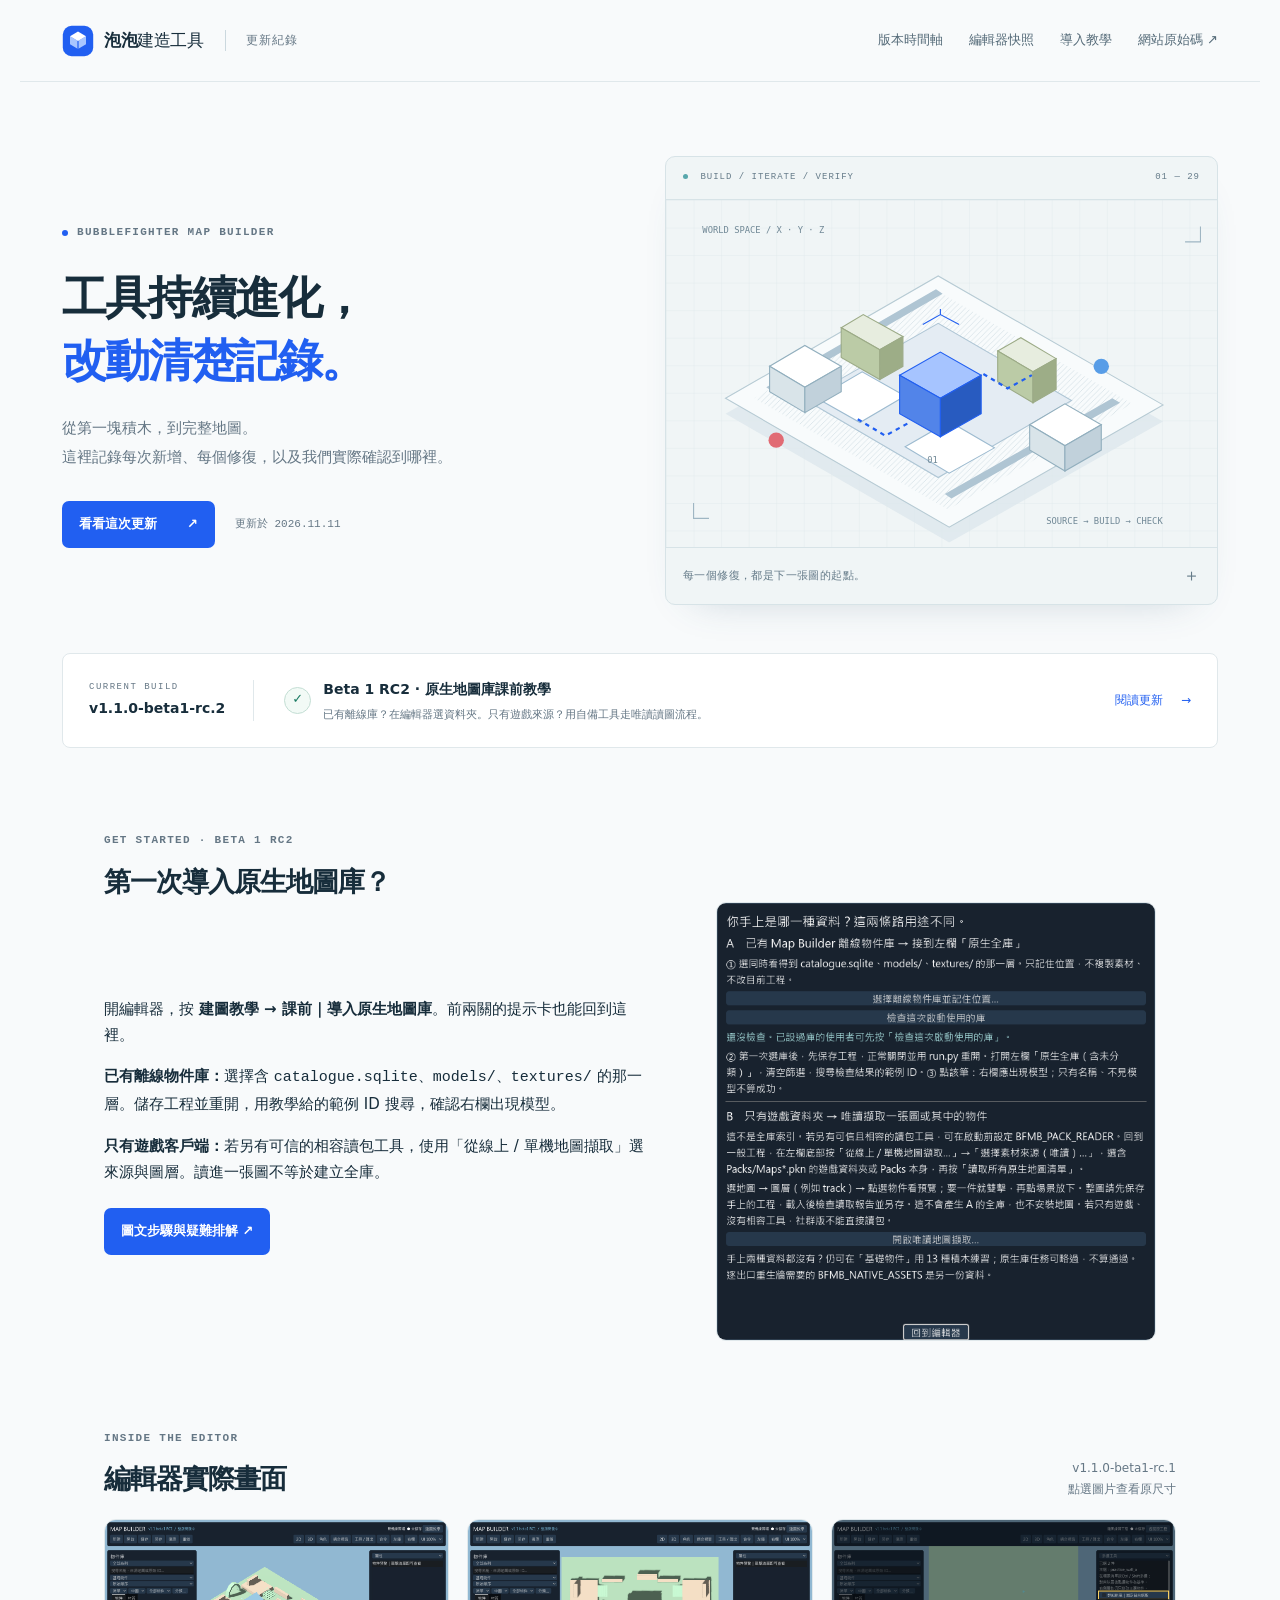
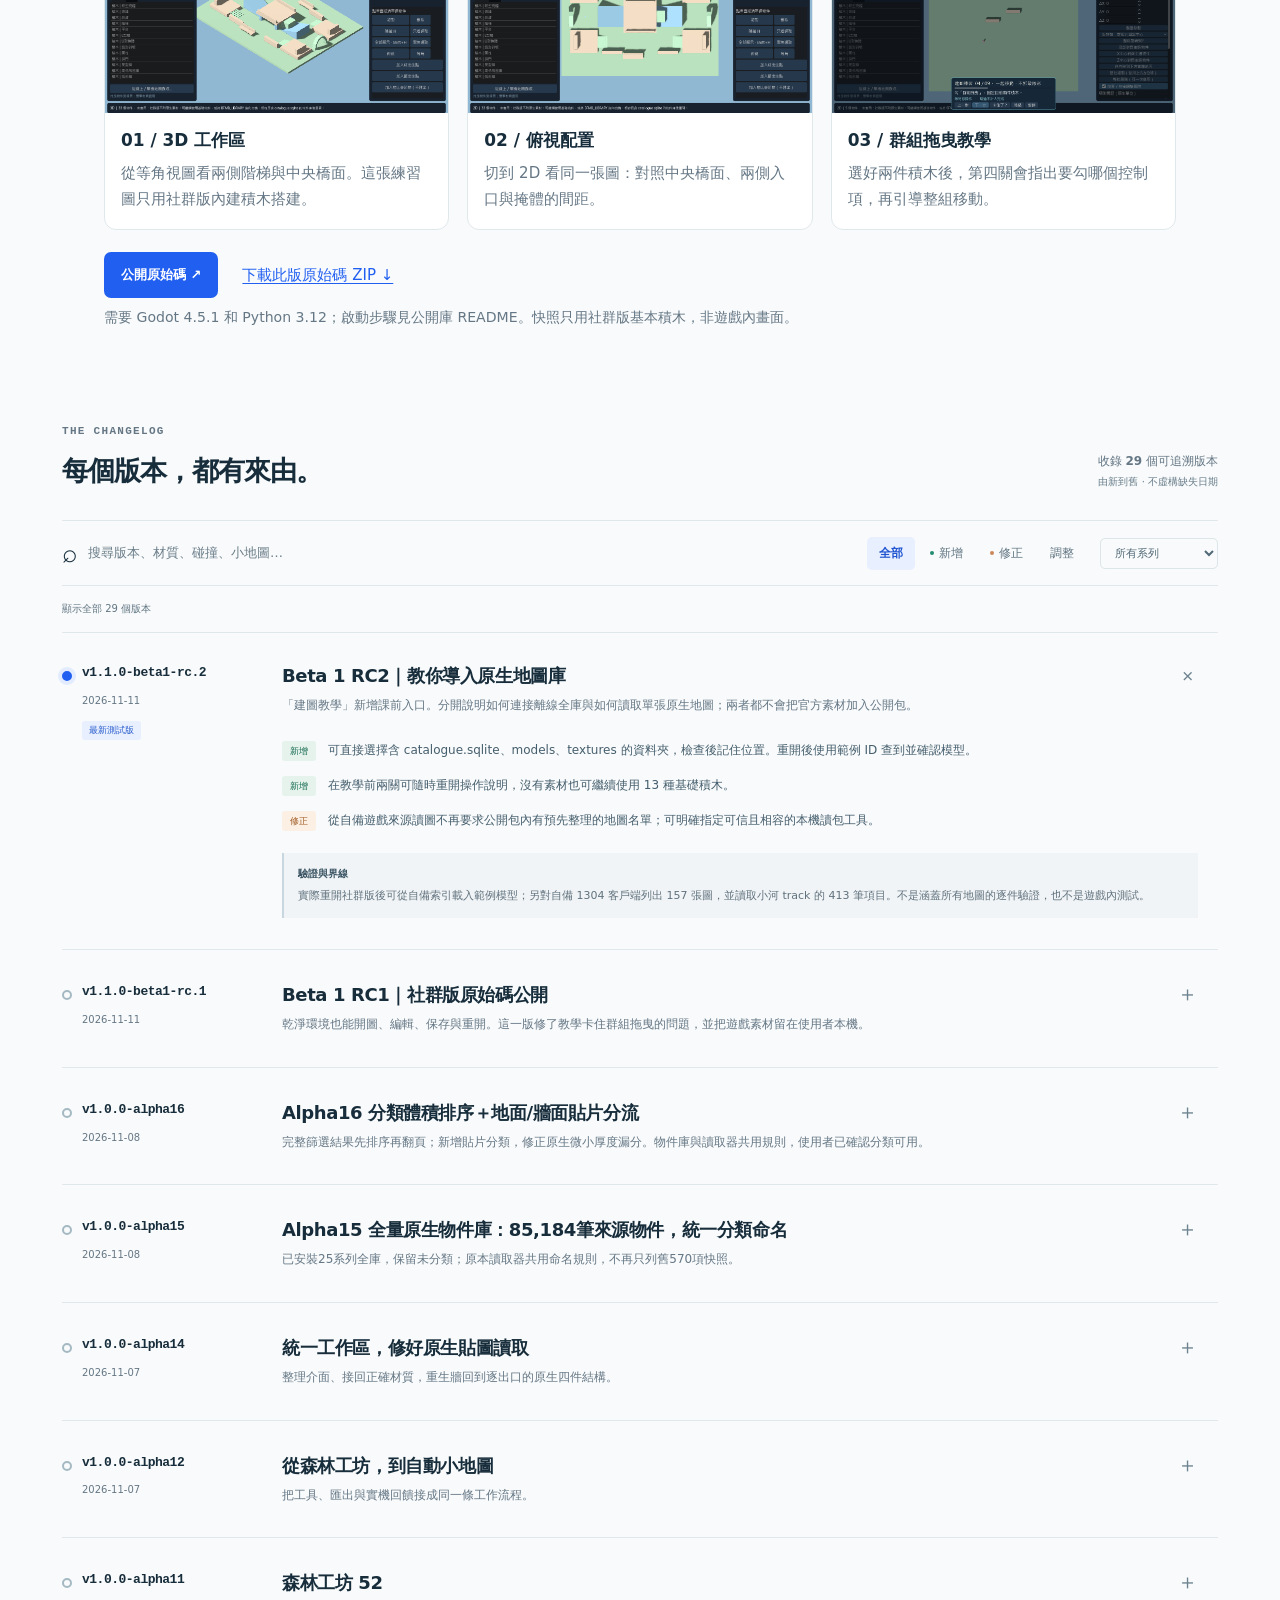
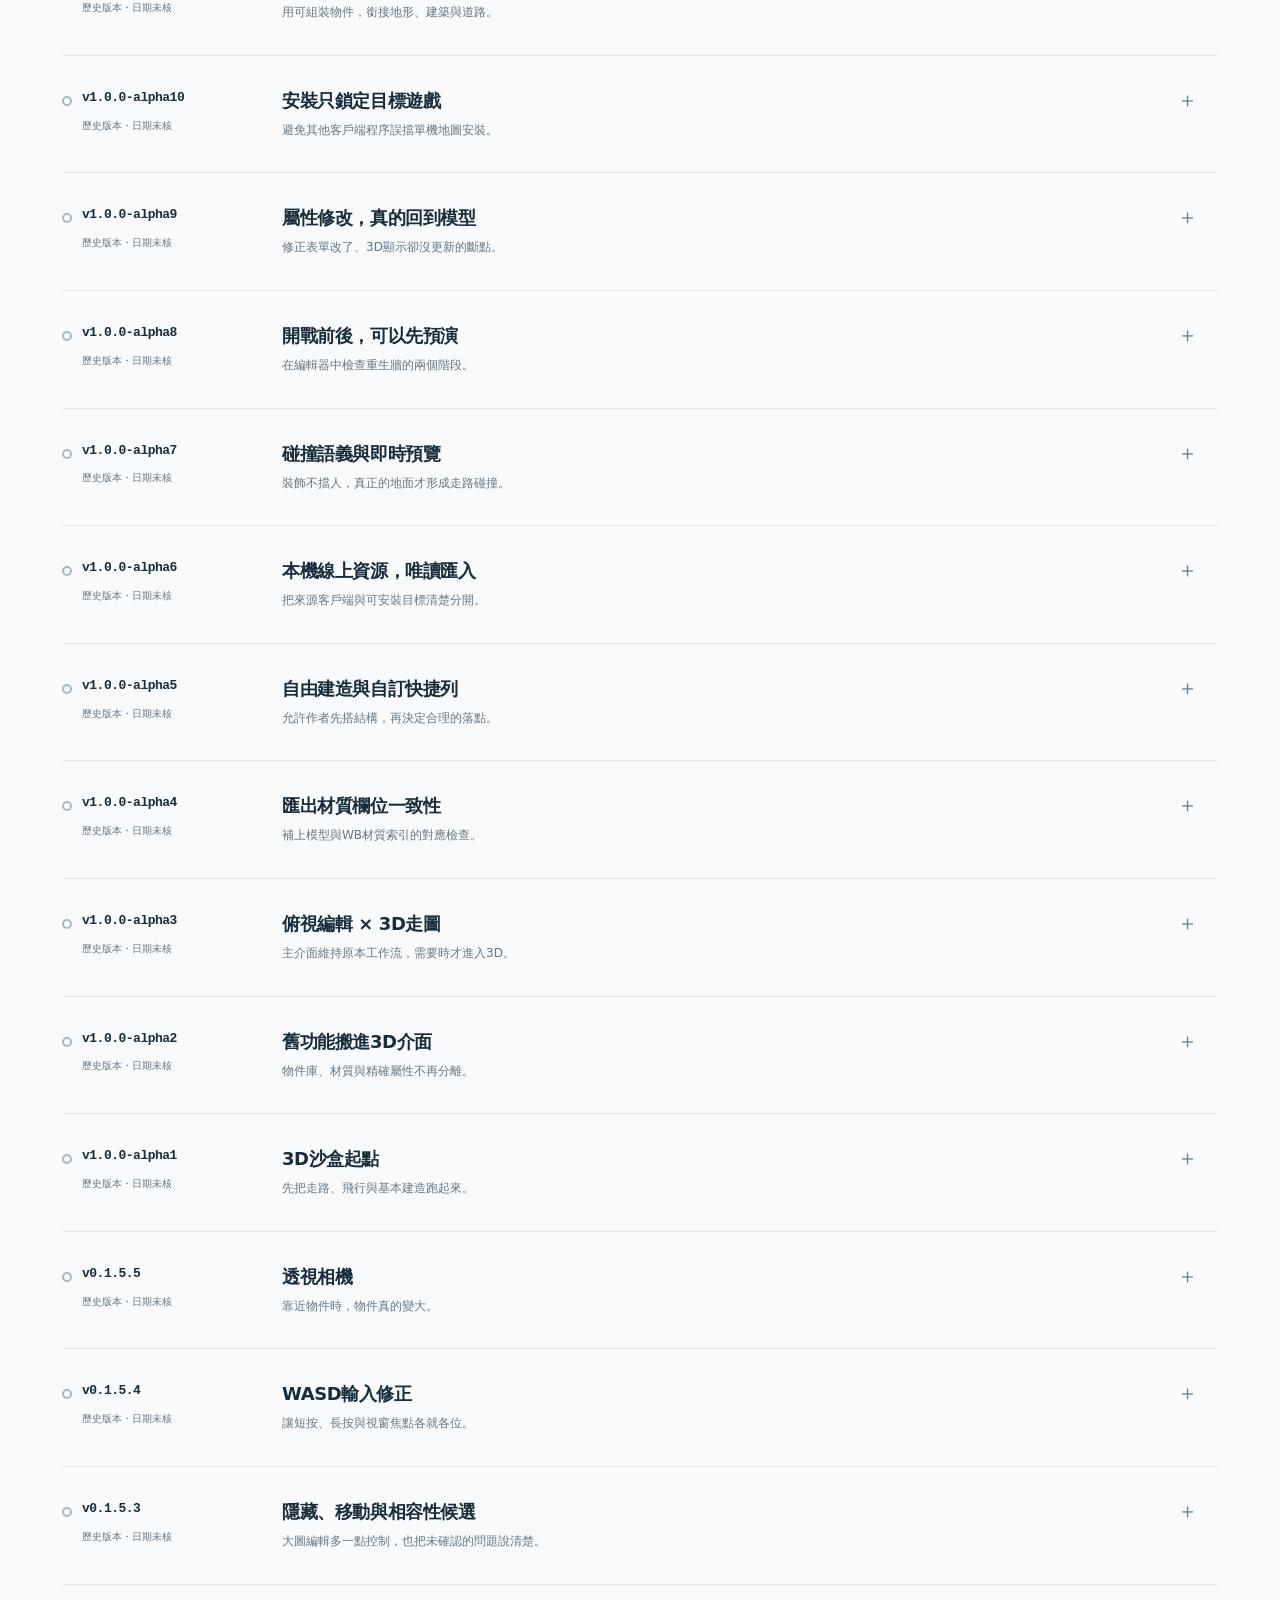
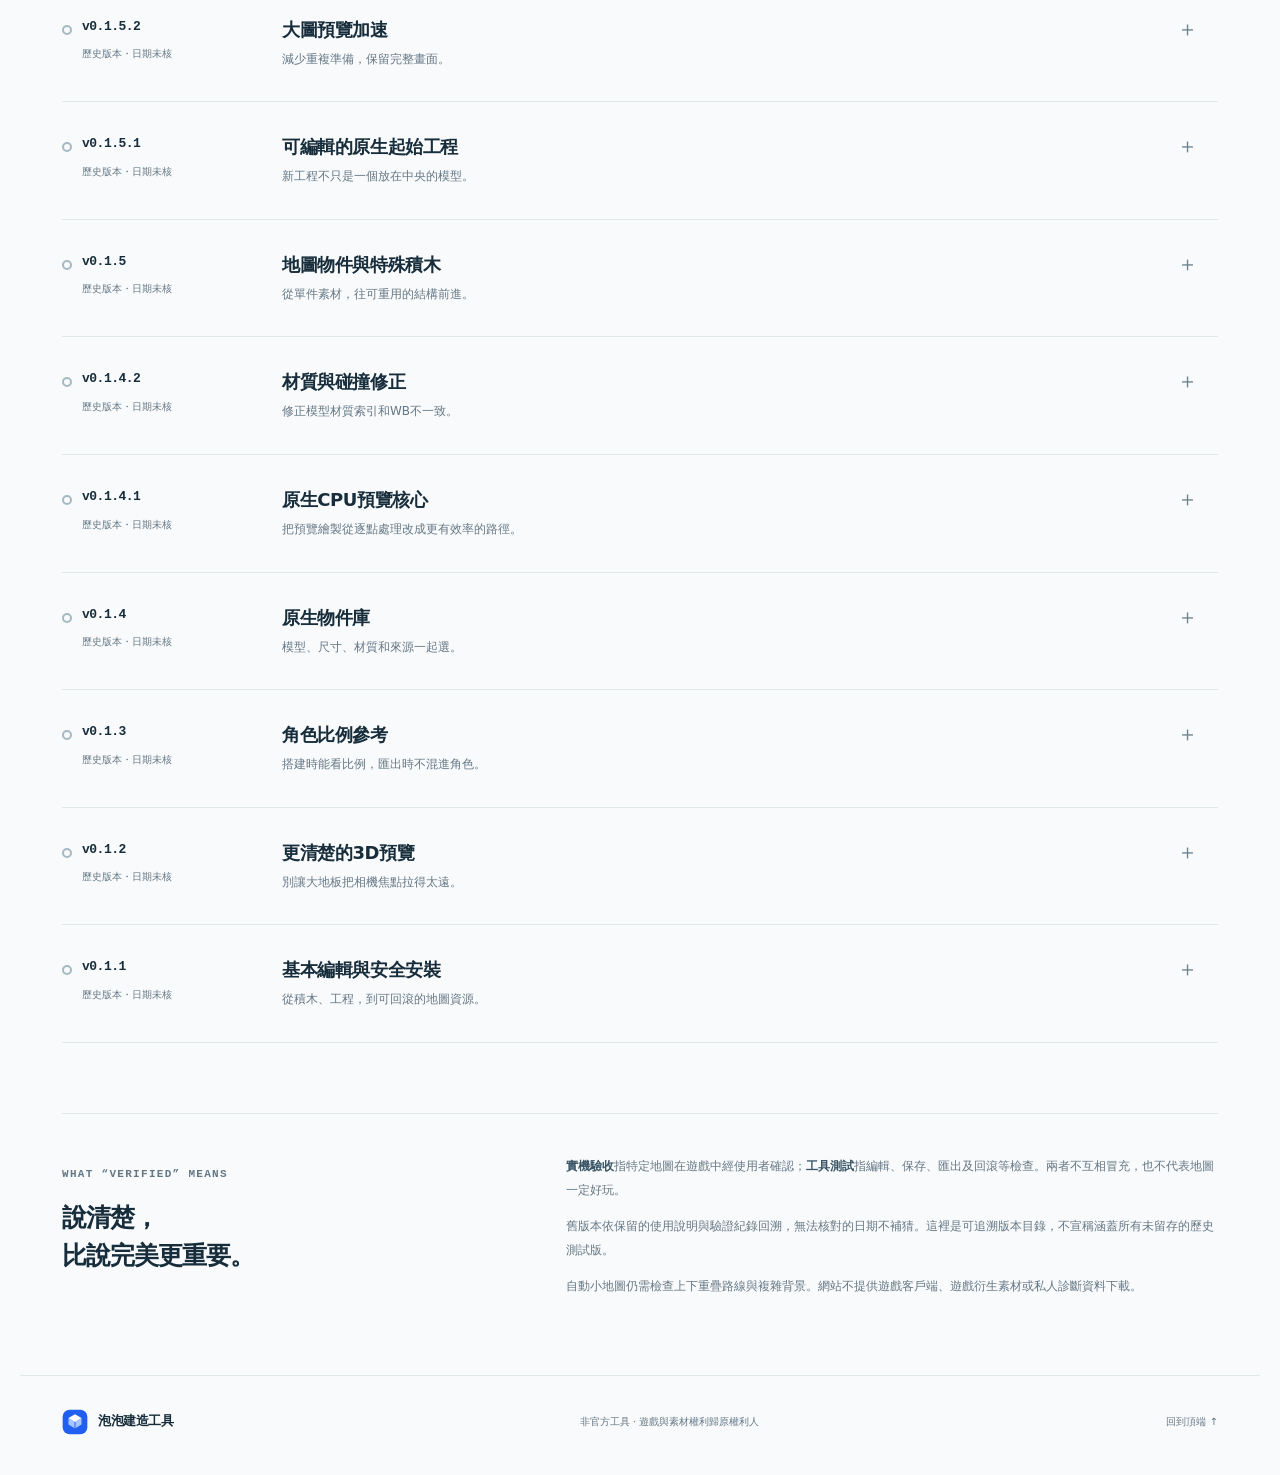
==== commit 27443461: "Publish RC2 import lesson, screenshot and separate library setup paths" ====
--- a/bubblefighter-map-builder/index.html
+++ b/bubblefighter-map-builder/index.html
@@ -1,4 +1,5 @@
-<!doctype html><html lang="zh-Hant"><head><meta charset="utf-8"><meta name="viewport" content="width=device-width, initial-scale=1"><meta name="description" content="泡泡建造工具版本紀錄：每個版本新增了什麼、修了哪些Bug，以及已驗證與待確認的界線。"><meta name="color-scheme" content="light"><meta property="og:title" content="泡泡建造工具｜版本紀錄"><meta property="og:description" content="從俯視積木到3D森林工坊，讓每次改動都有跡可循。"><title>泡泡建造工具｜版本紀錄</title><link rel="icon" href="mark.svg" type="image/svg+xml"><link rel="stylesheet" href="style.css"><script src="app.js" defer></script></head><body id="top"><a class="skip" href="#releases">跳至版本紀錄</a><header class="topbar"><a class="brand" href="./" aria-label="泡泡建造工具首頁"><img src="mark.svg" width="32" height="32" alt=""><span>泡泡<span class="brand-light">建造工具</span></span><span class="nav-label">更新紀錄</span></a><nav aria-label="主要導覽"><a href="#releases">版本時間軸</a><a href="#snapshots">編輯器快照</a><a href="#verification">驗證說明</a><a href="https://github.com/Euricotalavan/euricotalavan.github.io/tree/main/bubblefighter-map-builder" target="_blank" rel="noopener noreferrer">網站原始碼 ↗</a></nav></header><main><section class="hero"><div class="hero-copy"><p class="eyebrow"><span class="dot"></span> BUBBLEFIGHTER MAP BUILDER</p><h1>工具持續進化，<br><span>改動清楚記錄。</span></h1><p class="intro">從第一塊積木，到完整地圖。<br>這裡記錄每次新增、每個修復，以及我們實際確認到哪裡。</p><div class="hero-actions"><a class="button" href="#v1-1-0-beta1-rc-1">看看這次更新 <span aria-hidden="true">↗</span></a><span class="updated">更新於 2026.11.11</span></div></div><div class="hero-visual" aria-label="抽象地圖編輯示意，非遊戲截圖"><div class="visual-top"><span><i></i> BUILD / ITERATE / VERIFY</span><span>01 — 28</span></div><img src="blueprint.svg" alt="積木、路線與兩個基地組成的幾何地圖藍圖" width="500" height="315"><div class="visual-bottom"><span>每一個修復，都是下一張圖的起點。</span><span class="cross">＋</span></div></div></section><section class="current-strip" aria-label="目前版本狀態"><div><span class="overline">CURRENT BUILD</span><strong>v1.1.0-beta1-rc.1</strong></div><div class="strip-info"><span class="check">✓</span><div><strong>Beta 1 RC1 · 社群原始碼首次公開</strong><span>可從空白工程開始建圖，不必安裝遊戲。這是預發行版，不取代 Alpha16。</span></div></div><a href="#v1-1-0-beta1-rc-1" aria-label="閱讀1.1.0-beta1-rc.1更新">閱讀更新 <span aria-hidden="true">→</span></a></section><section id="snapshots" class="snapshots" aria-labelledby="snapshot-title"><div class="section-heading"><div><p class="eyebrow">INSIDE THE EDITOR</p><h2 id="snapshot-title">編輯器實際畫面</h2></div><p>v1.1.0-beta1-rc.1<br>點選圖片查看原尺寸</p></div><div class="snap-grid"><figure><a href="snapshots/rc1/workbench.webp" aria-label="查看原尺寸：等角視圖：中央橋面、雙側坡道與拱門"><img src="snapshots/rc1/workbench.webp" width="1331" height="749" alt="等角視圖：中央橋面、雙側坡道與拱門" loading="lazy" decoding="async"></a><figcaption><strong>01 / 3D 工作區</strong><p>從等角視圖看兩側階梯與中央橋面。這張練習圖只用社群版內建積木搭建。</p></figcaption></figure><figure><a href="snapshots/rc1/plan.webp" aria-label="查看原尺寸：同一座雙橋練習場的俯視配置"><img src="snapshots/rc1/plan.webp" width="1331" height="749" alt="同一座雙橋練習場的俯視配置" loading="lazy" decoding="async"></a><figcaption><strong>02 / 俯視配置</strong><p>切到 2D 看同一張圖：對照中央橋面、兩側入口與掩體的間距。</p></figcaption></figure><figure><a href="snapshots/rc1/tutorial.webp" aria-label="查看原尺寸：建圖練習第四關以黃色框線指向右欄群組拖曳"><img src="snapshots/rc1/tutorial.webp" width="1331" height="749" alt="建圖練習第四關以黃色框線指向右欄群組拖曳" loading="lazy" decoding="async"></a><figcaption><strong>03 / 群組拖曳教學</strong><p>選好兩件積木後，第四關會指出要勾哪個控制項，再引導整組移動。</p></figcaption></figure></div><div class="snap-links"><a class="button" href="https://github.com/Euricotalavan/bubblefighter-map-builder-community">公開原始碼 ↗</a><a href="https://github.com/Euricotalavan/bubblefighter-map-builder-community/archive/refs/tags/v1.1.0-beta1-rc.1.zip">下載此版原始碼 ZIP ↓</a></div><p class="snap-note">需要 Godot 4.5.1 和 Python 3.12；啟動步驟見公開庫 README。快照只用社群版基本積木，非遊戲內畫面。</p></section><section id="releases" class="history"><div class="section-heading"><div><p class="eyebrow">THE CHANGELOG</p><h2>每個版本，都有來由。</h2></div><p>收錄 <strong>28</strong> 個可追溯版本<br><span>由新到舊 · 不虛構缺失日期</span></p></div><div class="filters"><label class="search"><span aria-hidden="true">⌕</span><span class="sr-only">搜尋版本或更新內容</span><input id="search" type="search" placeholder="搜尋版本、材質、碰撞、小地圖…" autocomplete="off"></label><div class="filter-buttons" role="group" aria-label="依更新類型篩選"><button type="button" data-filter="all" aria-pressed="true">全部</button><button type="button" data-filter="new" aria-pressed="false"><i class="new-dot"></i>新增</button><button type="button" data-filter="fix" aria-pressed="false"><i class="fix-dot"></i>修正</button><button type="button" data-filter="change" aria-pressed="false">調整</button></div><label class="sr-only" for="family">版本系列</label><select id="family"><option value="all">所有系列</option><option value="beta">1.1 Beta</option><option value="alpha">1.0 Alpha</option><option value="classic">早期編輯器 0.1</option></select></div><div class="result-meta"><p id="result-count" aria-live="polite">顯示全部 28 個版本</p><button id="clear" type="button" hidden>清除篩選 ↺</button></div><div id="release-list"><article class="release latest" id="v1-1-0-beta1-rc-1" data-family="beta" data-kinds="change fix new" data-search="1.1.0-beta1-rc.1 Beta 1 RC1｜社群版原始碼公開 乾淨環境也能開圖、編輯、保存與重開。這一版修了教學卡住群組拖曳的問題，並把遊戲素材留在使用者本機。 內建 13 種由程式生成的基本積木；不需要遊戲資源就能開始。若已有相容離線物件庫，可選擇唯讀接入。 「一起移動」會提示如何加選第二件，並讓提示卡避開拖曳起點。只動一件再補選，不會被判成整組完成。 修正關閉編輯器後量測工具未釋放的問題，並限制內嵌貼圖的讀取範圍。 以全新公開庫發行社群原始碼；不包含舊私人 Git 歷史、遊戲安裝包或官方素材。"><div class="release-rail"><a href="#v1-1-0-beta1-rc-1" class="version">v1.1.0-beta1-rc.1</a><span class="release-date">2026-11-11</span><span class="latest-label">最新測試版</span></div><details open><summary><div><h3>Beta 1 RC1｜社群版原始碼公開</h3><p>乾淨環境也能開圖、編輯、保存與重開。這一版修了教學卡住群組拖曳的問題，並把遊戲素材留在使用者本機。</p></div><span class="expand" aria-hidden="true">＋</span></summary><div class="release-body"><ul><li data-kind="new"><span class="tag new">新增</span><span>內建 13 種由程式生成的基本積木；不需要遊戲資源就能開始。若已有相容離線物件庫，可選擇唯讀接入。</span></li><li data-kind="fix"><span class="tag fix">修正</span><span>「一起移動」會提示如何加選第二件，並讓提示卡避開拖曳起點。只動一件再補選，不會被判成整組完成。</span></li><li data-kind="fix"><span class="tag fix">修正</span><span>修正關閉編輯器後量測工具未釋放的問題，並限制內嵌貼圖的讀取範圍。</span></li><li data-kind="change"><span class="tag change">調整</span><span>以全新公開庫發行社群原始碼；不包含舊私人 Git 歷史、遊戲安裝包或官方素材。</span></li></ul><p class="release-note"><span>驗證與界線</span>社群版的保存重開與群組拖曳等 6 項自動回歸通過；9 關教學的完整自動走查另有自備相容物件庫及來源素材，不是裸包就有原生重生牆，也不是 710 實機驗收。</p></div></details></article>
+<!doctype html><html lang="zh-Hant"><head><meta charset="utf-8"><meta name="viewport" content="width=device-width, initial-scale=1"><meta name="description" content="泡泡建造工具版本紀錄：每個版本新增了什麼、修了哪些Bug，以及已驗證與待確認的界線。"><meta name="color-scheme" content="light"><meta property="og:title" content="泡泡建造工具｜版本紀錄"><meta property="og:description" content="從俯視積木到3D森林工坊，讓每次改動都有跡可循。"><title>泡泡建造工具｜版本紀錄</title><link rel="icon" href="mark.svg" type="image/svg+xml"><link rel="stylesheet" href="style.css"><script src="app.js" defer></script></head><body id="top"><a class="skip" href="#releases">跳至版本紀錄</a><header class="topbar"><a class="brand" href="./" aria-label="泡泡建造工具首頁"><img src="mark.svg" width="32" height="32" alt=""><span>泡泡<span class="brand-light">建造工具</span></span><span class="nav-label">更新紀錄</span></a><nav aria-label="主要導覽"><a href="#releases">版本時間軸</a><a href="#snapshots">編輯器快照</a><a href="#native-library">導入教學</a><a href="https://github.com/Euricotalavan/euricotalavan.github.io/tree/main/bubblefighter-map-builder" target="_blank" rel="noopener noreferrer">網站原始碼 ↗</a></nav></header><main><section class="hero"><div class="hero-copy"><p class="eyebrow"><span class="dot"></span> BUBBLEFIGHTER MAP BUILDER</p><h1>工具持續進化，<br><span>改動清楚記錄。</span></h1><p class="intro">從第一塊積木，到完整地圖。<br>這裡記錄每次新增、每個修復，以及我們實際確認到哪裡。</p><div class="hero-actions"><a class="button" href="#v1-1-0-beta1-rc-2">看看這次更新 <span aria-hidden="true">↗</span></a><span class="updated">更新於 2026.11.11</span></div></div><div class="hero-visual" aria-label="抽象地圖編輯示意，非遊戲截圖"><div class="visual-top"><span><i></i> BUILD / ITERATE / VERIFY</span><span>01 — 29</span></div><img src="blueprint.svg" alt="積木、路線與兩個基地組成的幾何地圖藍圖" width="500" height="315"><div class="visual-bottom"><span>每一個修復，都是下一張圖的起點。</span><span class="cross">＋</span></div></div></section><section class="current-strip" aria-label="目前版本狀態"><div><span class="overline">CURRENT BUILD</span><strong>v1.1.0-beta1-rc.2</strong></div><div class="strip-info"><span class="check">✓</span><div><strong>Beta 1 RC2 · 原生地圖庫課前教學</strong><span>已有離線庫？在編輯器選資料夾。只有遊戲來源？用自備工具走唯讀讀圖流程。</span></div></div><a href="#v1-1-0-beta1-rc-2" aria-label="閱讀1.1.0-beta1-rc.2更新">閱讀更新 <span aria-hidden="true">→</span></a></section><section id="native-library" class="snapshots" aria-labelledby="library-title"><p class="eyebrow">GET STARTED · BETA 1 RC2</p><h2 id="library-title">第一次導入原生地圖庫？</h2><div class="lesson-layout"><div><p>開編輯器，按 <strong>建圖教學 → 課前｜導入原生地圖庫</strong>。前兩關的提示卡也能回到這裡。</p><p><strong>已有離線物件庫：</strong>選擇含 <code>catalogue.sqlite</code>、<code>models/</code>、<code>textures/</code> 的那一層。儲存工程並重開，用教學給的範例 ID 搜尋，確認右欄出現模型。</p><p><strong>只有遊戲客戶端：</strong>若另有可信的相容讀包工具，使用「從線上 / 單機地圖擷取」選來源與圖層。讀進一張圖不等於建立全庫。</p><a class="button" href="https://github.com/Euricotalavan/bubblefighter-map-builder-community/blob/v1.1.0-beta1-rc.2/docs/native-library.md">圖文步驟與疑難排解 ↗</a></div><a href="snapshots/rc2/native-library.webp" aria-label="放大課前教學截圖"><img src="snapshots/rc2/native-library.webp" alt="RC2 的課前教學，分為選擇離線物件庫與唯讀地圖擷取兩條路徑" width="620" height="619" loading="lazy"></a></div></section><section id="snapshots" class="snapshots" aria-labelledby="snapshot-title"><div class="section-heading"><div><p class="eyebrow">INSIDE THE EDITOR</p><h2 id="snapshot-title">編輯器實際畫面</h2></div><p>v1.1.0-beta1-rc.1<br>點選圖片查看原尺寸</p></div><div class="snap-grid"><figure><a href="snapshots/rc1/workbench.webp" aria-label="查看原尺寸：等角視圖：中央橋面、雙側坡道與拱門"><img src="snapshots/rc1/workbench.webp" width="1331" height="749" alt="等角視圖：中央橋面、雙側坡道與拱門" loading="lazy" decoding="async"></a><figcaption><strong>01 / 3D 工作區</strong><p>從等角視圖看兩側階梯與中央橋面。這張練習圖只用社群版內建積木搭建。</p></figcaption></figure><figure><a href="snapshots/rc1/plan.webp" aria-label="查看原尺寸：同一座雙橋練習場的俯視配置"><img src="snapshots/rc1/plan.webp" width="1331" height="749" alt="同一座雙橋練習場的俯視配置" loading="lazy" decoding="async"></a><figcaption><strong>02 / 俯視配置</strong><p>切到 2D 看同一張圖：對照中央橋面、兩側入口與掩體的間距。</p></figcaption></figure><figure><a href="snapshots/rc1/tutorial.webp" aria-label="查看原尺寸：建圖練習第四關以黃色框線指向右欄群組拖曳"><img src="snapshots/rc1/tutorial.webp" width="1331" height="749" alt="建圖練習第四關以黃色框線指向右欄群組拖曳" loading="lazy" decoding="async"></a><figcaption><strong>03 / 群組拖曳教學</strong><p>選好兩件積木後，第四關會指出要勾哪個控制項，再引導整組移動。</p></figcaption></figure></div><div class="snap-links"><a class="button" href="https://github.com/Euricotalavan/bubblefighter-map-builder-community">公開原始碼 ↗</a><a href="https://github.com/Euricotalavan/bubblefighter-map-builder-community/archive/refs/tags/v1.1.0-beta1-rc.2.zip">下載此版原始碼 ZIP ↓</a></div><p class="snap-note">需要 Godot 4.5.1 和 Python 3.12；啟動步驟見公開庫 README。快照只用社群版基本積木，非遊戲內畫面。</p></section><section id="releases" class="history"><div class="section-heading"><div><p class="eyebrow">THE CHANGELOG</p><h2>每個版本，都有來由。</h2></div><p>收錄 <strong>29</strong> 個可追溯版本<br><span>由新到舊 · 不虛構缺失日期</span></p></div><div class="filters"><label class="search"><span aria-hidden="true">⌕</span><span class="sr-only">搜尋版本或更新內容</span><input id="search" type="search" placeholder="搜尋版本、材質、碰撞、小地圖…" autocomplete="off"></label><div class="filter-buttons" role="group" aria-label="依更新類型篩選"><button type="button" data-filter="all" aria-pressed="true">全部</button><button type="button" data-filter="new" aria-pressed="false"><i class="new-dot"></i>新增</button><button type="button" data-filter="fix" aria-pressed="false"><i class="fix-dot"></i>修正</button><button type="button" data-filter="change" aria-pressed="false">調整</button></div><label class="sr-only" for="family">版本系列</label><select id="family"><option value="all">所有系列</option><option value="beta">1.1 Beta</option><option value="alpha">1.0 Alpha</option><option value="classic">早期編輯器 0.1</option></select></div><div class="result-meta"><p id="result-count" aria-live="polite">顯示全部 29 個版本</p><button id="clear" type="button" hidden>清除篩選 ↺</button></div><div id="release-list"><article class="release latest" id="v1-1-0-beta1-rc-2" data-family="beta" data-kinds="fix new" data-search="1.1.0-beta1-rc.2 Beta 1 RC2｜教你導入原生地圖庫 「建圖教學」新增課前入口。分開說明如何連接離線全庫與如何讀取單張原生地圖；兩者都不會把官方素材加入公開包。 可直接選擇含 catalogue.sqlite、models、textures 的資料夾，檢查後記住位置。重開後使用範例 ID 查到並確認模型。 在教學前兩關可隨時重開操作說明，沒有素材也可繼續使用 13 種基礎積木。 從自備遊戲來源讀圖不再要求公開包內有預先整理的地圖名單；可明確指定可信且相容的本機讀包工具。"><div class="release-rail"><a href="#v1-1-0-beta1-rc-2" class="version">v1.1.0-beta1-rc.2</a><span class="release-date">2026-11-11</span><span class="latest-label">最新測試版</span></div><details open><summary><div><h3>Beta 1 RC2｜教你導入原生地圖庫</h3><p>「建圖教學」新增課前入口。分開說明如何連接離線全庫與如何讀取單張原生地圖；兩者都不會把官方素材加入公開包。</p></div><span class="expand" aria-hidden="true">＋</span></summary><div class="release-body"><ul><li data-kind="new"><span class="tag new">新增</span><span>可直接選擇含 catalogue.sqlite、models、textures 的資料夾，檢查後記住位置。重開後使用範例 ID 查到並確認模型。</span></li><li data-kind="new"><span class="tag new">新增</span><span>在教學前兩關可隨時重開操作說明，沒有素材也可繼續使用 13 種基礎積木。</span></li><li data-kind="fix"><span class="tag fix">修正</span><span>從自備遊戲來源讀圖不再要求公開包內有預先整理的地圖名單；可明確指定可信且相容的本機讀包工具。</span></li></ul><p class="release-note"><span>驗證與界線</span>實際重開社群版後可從自備索引載入範例模型；另對自備 1304 客戶端列出 157 張圖，並讀取小河 track 的 413 筆項目。不是涵蓋所有地圖的逐件驗證，也不是遊戲內測試。</p></div></details></article>
+<article class="release" id="v1-1-0-beta1-rc-1" data-family="beta" data-kinds="change fix new" data-search="1.1.0-beta1-rc.1 Beta 1 RC1｜社群版原始碼公開 乾淨環境也能開圖、編輯、保存與重開。這一版修了教學卡住群組拖曳的問題，並把遊戲素材留在使用者本機。 內建 13 種由程式生成的基本積木；不需要遊戲資源就能開始。若已有相容離線物件庫，可選擇唯讀接入。 「一起移動」會提示如何加選第二件，並讓提示卡避開拖曳起點。只動一件再補選，不會被判成整組完成。 修正關閉編輯器後量測工具未釋放的問題，並限制內嵌貼圖的讀取範圍。 以全新公開庫發行社群原始碼；不包含舊私人 Git 歷史、遊戲安裝包或官方素材。"><div class="release-rail"><a href="#v1-1-0-beta1-rc-1" class="version">v1.1.0-beta1-rc.1</a><span class="release-date">2026-11-11</span></div><details ><summary><div><h3>Beta 1 RC1｜社群版原始碼公開</h3><p>乾淨環境也能開圖、編輯、保存與重開。這一版修了教學卡住群組拖曳的問題，並把遊戲素材留在使用者本機。</p></div><span class="expand" aria-hidden="true">＋</span></summary><div class="release-body"><ul><li data-kind="new"><span class="tag new">新增</span><span>內建 13 種由程式生成的基本積木；不需要遊戲資源就能開始。若已有相容離線物件庫，可選擇唯讀接入。</span></li><li data-kind="fix"><span class="tag fix">修正</span><span>「一起移動」會提示如何加選第二件，並讓提示卡避開拖曳起點。只動一件再補選，不會被判成整組完成。</span></li><li data-kind="fix"><span class="tag fix">修正</span><span>修正關閉編輯器後量測工具未釋放的問題，並限制內嵌貼圖的讀取範圍。</span></li><li data-kind="change"><span class="tag change">調整</span><span>以全新公開庫發行社群原始碼；不包含舊私人 Git 歷史、遊戲安裝包或官方素材。</span></li></ul><p class="release-note"><span>驗證與界線</span>社群版的保存重開與群組拖曳等 6 項自動回歸通過；9 關教學的完整自動走查另有自備相容物件庫及來源素材，不是裸包就有原生重生牆，也不是 710 實機驗收。</p></div></details></article>
 <article class="release" id="v1-0-0-alpha16" data-family="alpha" data-kinds="change fix new" data-search="1.0.0-alpha16 Alpha16 分類體積排序＋地面/牆面貼片分流 完整篩選結果先排序再翻頁；新增貼片分類，修正原生微小厚度漏分。物件庫與讀取器共用規則，使用者已確認分類可用。 物件庫新增「原始順序」「體積：由小到大」「體積：由大到小」。以原生包圍盒的長×寬×高做數值排序，不按名稱字串，也不冒稱實心模型體積；單位沿用遊戲單位。 原生全庫先依系列、類別與搜尋文字取得完整匹配集合，再排序，最後才切成每頁60筆。下一頁、上一頁及最後一頁延續同一個全域順序，不是各頁自行排序。 改變排序或篩選條件時回到第一頁，保留目前選定的其他條件。相同體積依固定來源順序排列，未知／無效尺寸置後；零厚度物件的體積可為0，不因此漏列。 補齊內部驗收發現的舊分類入口未呼叫排序問題；核心建圖、道具等入口也支援完整顯示集合排序，保留變體、選取及拖放中繼資料，不只原生全庫有效。 排序先處理輕量物件ID與體積，再讀取該頁完整資料，避免把整批大型模型中繼資料送進暫存排序，降低大物件庫的查詢負擔。模型仍按需載入。 保留Alpha15的85,184筆來源物件與25系列，不刪除來源紀錄。貼片分流後共10,336筆歸入貼片類，完全未分類由原2,988筆降為2,648筆（340筆轉入貼片類，並非被刪除）；其餘未分類仍保留。這是來源出現筆數，不是獨立模型種類，也不是全物件用途或遊戲性審查完成。 新版獨立安裝，舊版與舊工程保留；不可變模型及貼圖內容重用，索引各版獨立。排序設定不修改工程內容，不涉及水站、遊戲包或遊戲規則。 2026-11-08使用者已確認「排序跟翻頁都正常」。此人工確認限本次分類內體積排序與翻頁，不擴大成其他功能或所有地圖的全面驗收。 新增獨立類別「地面/牆面貼片」。以下兩項採「或」判定並優先於原生屬性分類：任一原生尺寸以名稱使用的兩位小數格式顯示為0；或以完整精度計算原生包圍盒X×Y×Z，體積 &lt; 15。這是包圍盒體積，不是網格實心體積，也不是任一邊長小於15。 體積門檻嚴格小於15，不含剛好15；但若物件另符合原有「尺寸顯示為0」規則，仍保留在貼片類。規則跨全部系列與類別套用，不只處理「掩體/不可翻」，也不因名稱含ready或spawnMarker而豁免。 修正原生浮點微小厚度漏分：例如實際寬度0.000244140625，名稱顯示「寬0」，先前卻因不精確等於0而留在掩體類。最初抽出5,054筆精確零體積物件，補入4,593筆顯示為0的微厚度物件後為9,647筆，再依體積 &lt; 15追加689筆，最終共10,336筆；各階段為累計，不重複加總。 全量物件庫與線上／單機原生讀取器共用最新分類、命名規則；更新讀取器材質預覽快取版本，避免沿用舊分類名稱。名稱沿用「系列\類別\子類別（有才加）\長Z×寬X×高Y」，保留原始名稱與ID搜尋及原分類追溯資訊。 這次只修改分類、顯示名稱與索引中繼資料；原始完整精度尺寸、模型頂點、UV、材質、原生旗標及碰撞資料不動。不把物件尺寸真的壓成0，不修改遊戲包、水站結構或服主交接包。 2026-11-08使用者確認「這樣分類可以了」。此人工確認限本輪地面/牆面貼片分流；原有排序與翻頁確認繼續保留，不擴大成全物件碰撞或遊戲功能驗收。"><div class="release-rail"><a href="#v1-0-0-alpha16" class="version">v1.0.0-alpha16</a><span class="release-date">2026-11-08</span></div><details ><summary><div><h3>Alpha16 分類體積排序＋地面/牆面貼片分流</h3><p>完整篩選結果先排序再翻頁；新增貼片分類，修正原生微小厚度漏分。物件庫與讀取器共用規則，使用者已確認分類可用。</p></div><span class="expand" aria-hidden="true">＋</span></summary><div class="release-body"><ul><li data-kind="new"><span class="tag new">新增</span><span>物件庫新增「原始順序」「體積：由小到大」「體積：由大到小」。以原生包圍盒的長×寬×高做數值排序，不按名稱字串，也不冒稱實心模型體積；單位沿用遊戲單位。</span></li><li data-kind="new"><span class="tag new">新增</span><span>原生全庫先依系列、類別與搜尋文字取得完整匹配集合，再排序，最後才切成每頁60筆。下一頁、上一頁及最後一頁延續同一個全域順序，不是各頁自行排序。</span></li><li data-kind="change"><span class="tag change">調整</span><span>改變排序或篩選條件時回到第一頁，保留目前選定的其他條件。相同體積依固定來源順序排列，未知／無效尺寸置後；零厚度物件的體積可為0，不因此漏列。</span></li><li data-kind="fix"><span class="tag fix">修正</span><span>補齊內部驗收發現的舊分類入口未呼叫排序問題；核心建圖、道具等入口也支援完整顯示集合排序，保留變體、選取及拖放中繼資料，不只原生全庫有效。</span></li><li data-kind="change"><span class="tag change">調整</span><span>排序先處理輕量物件ID與體積，再讀取該頁完整資料，避免把整批大型模型中繼資料送進暫存排序，降低大物件庫的查詢負擔。模型仍按需載入。</span></li><li data-kind="change"><span class="tag change">調整</span><span>保留Alpha15的85,184筆來源物件與25系列，不刪除來源紀錄。貼片分流後共10,336筆歸入貼片類，完全未分類由原2,988筆降為2,648筆（340筆轉入貼片類，並非被刪除）；其餘未分類仍保留。這是來源出現筆數，不是獨立模型種類，也不是全物件用途或遊戲性審查完成。</span></li><li data-kind="change"><span class="tag change">調整</span><span>新版獨立安裝，舊版與舊工程保留；不可變模型及貼圖內容重用，索引各版獨立。排序設定不修改工程內容，不涉及水站、遊戲包或遊戲規則。</span></li><li data-kind="change"><span class="tag change">調整</span><span>2026-11-08使用者已確認「排序跟翻頁都正常」。此人工確認限本次分類內體積排序與翻頁，不擴大成其他功能或所有地圖的全面驗收。</span></li><li data-kind="new"><span class="tag new">新增</span><span>新增獨立類別「地面/牆面貼片」。以下兩項採「或」判定並優先於原生屬性分類：任一原生尺寸以名稱使用的兩位小數格式顯示為0；或以完整精度計算原生包圍盒X×Y×Z，體積 &lt; 15。這是包圍盒體積，不是網格實心體積，也不是任一邊長小於15。</span></li><li data-kind="change"><span class="tag change">調整</span><span>體積門檻嚴格小於15，不含剛好15；但若物件另符合原有「尺寸顯示為0」規則，仍保留在貼片類。規則跨全部系列與類別套用，不只處理「掩體/不可翻」，也不因名稱含ready或spawnMarker而豁免。</span></li><li data-kind="fix"><span class="tag fix">修正</span><span>修正原生浮點微小厚度漏分：例如實際寬度0.000244140625，名稱顯示「寬0」，先前卻因不精確等於0而留在掩體類。最初抽出5,054筆精確零體積物件，補入4,593筆顯示為0的微厚度物件後為9,647筆，再依體積 &lt; 15追加689筆，最終共10,336筆；各階段為累計，不重複加總。</span></li><li data-kind="fix"><span class="tag fix">修正</span><span>全量物件庫與線上／單機原生讀取器共用最新分類、命名規則；更新讀取器材質預覽快取版本，避免沿用舊分類名稱。名稱沿用「系列\類別\子類別（有才加）\長Z×寬X×高Y」，保留原始名稱與ID搜尋及原分類追溯資訊。</span></li><li data-kind="change"><span class="tag change">調整</span><span>這次只修改分類、顯示名稱與索引中繼資料；原始完整精度尺寸、模型頂點、UV、材質、原生旗標及碰撞資料不動。不把物件尺寸真的壓成0，不修改遊戲包、水站結構或服主交接包。</span></li><li data-kind="change"><span class="tag change">調整</span><span>2026-11-08使用者確認「這樣分類可以了」。此人工確認限本輪地面/牆面貼片分流；原有排序與翻頁確認繼續保留，不擴大成全物件碰撞或遊戲功能驗收。</span></li></ul><p class="release-note"><span>驗證與界線</span>Alpha16原排序基線的142項後端、51項排序介面、30項全庫、17項讀取器及44項核心流程檢查留存。本輪分類補修另通過142項後端、62項排序／分類介面、30項全庫及17項原生讀取器無視窗回歸；核對85,184筆索引、嚴格小於15／等於15邊界、原有顯示零尺寸規則，以及實際安裝版讀取器命名。基線→修改版→回滾對照及還原雜湊一致；修改版已重新保留並由使用者確認分類可用。貼片類是使用者指定的尺寸／體積篩選規則，不代表每筆都已人工證實用途。自動無視窗測試不冒稱桌面視覺、全物件遊戲碰撞、貼牆／翻越、多人同步或可玩性驗收。目前仍是alpha16，不是beta；網站只發布文件，不上傳遊戲素材、私人報告或本機路徑。</p></div></details></article>
 <article class="release" id="v1-0-0-alpha15" data-family="alpha" data-kinds="change fix new" data-search="1.0.0-alpha15 Alpha15 全量原生物件庫：85,184筆來源物件，統一分類命名 已安裝25系列全庫，保留未分類；原本讀取器共用命名規則，不再只列舊570項快照。 整合目前線上版1304客戶端157個實有資源目錄之主要幾何層，共85,184筆來源物件，涵蓋25系列。來源物件會保留地圖、原始ID與尺寸；這是來源出現筆數，不是85,184種獨立模型。對應63,268個去重模型資料指紋，亦不等於不同用途數。 分類改依使用者確認的原生屬性規則套用全量物件，不再以逐件用途覆審作為全庫收錄前提。保留2,988筆完全未分類；複合分類、部分未分類及屬性待確認項也保留，不強行塞進已知用途。 名稱統一為「系列\類別\子類別（有才加）\長Z×寬X×高Y」，尺寸最多兩位小數，不猜材質；原始名稱、來源地圖與ID仍可搜尋。準備階段物件、NPC重生標記、造景、地形與掩體等依已確認規則命名。 預設新增「原生全庫（含未分類）」入口，提供系列、類別與文字搜尋，每頁60筆、按需載入模型；不在啟動時一次展開85,184份幾何。點選預覽不修改工程，放置後模型與貼圖會嵌入工程，支援復原、重做、保存及重新開啟。 原本線上／單機地圖讀取器與全庫共用自動分類命名：來源清單與匯入後的物件名稱一致，原始來源查找鍵及原生屬性不因中文命名被改寫。原生來源抽屜空白的既有修正保留。 77,059筆可由現有快取載入；另8,125筆舊快取不完整或曾有同名貼圖歧義，選取時會從使用者現有線上版來源唯讀補讀。已實測一件alpha_checker歧義物件成功重讀並保留原生DDS；不宣稱8,125筆均已逐件恢復，失敗會顯示實際錯誤，不用假貼圖冒充。 候選版重新通過30項全庫操作、17項原生讀取器及44項核心流程，共91項；安裝版再通過30＋17，共47項。涵蓋篩選、分頁、來源補讀、放置、復原／重做、保存與重開；這些是工具測試，不是85,184件逐件遊戲測試。 全85,184筆命名核對與94,809個素材內容檔案的SHA雜湊檢查通過。樣本幾何、UV、材質及快取PNG核對與離線WB匯出回讀通過；舊快取沒有原始DDS資料的部分，不冒稱已比對原始DDS位元組。 完成同一輸入的回滾對照：舊版不支援全庫查詢，修正版回傳85,184筆，回滾後恢復舊版行為及原始雜湊，再重新套用修正。Source補丁1,077檔亦完成重建雜湊核對。 原570項整理快照與舊森林組件保留相容入口及歷史證據，不取代全量清單；重生牆仍沿用每個出口三件可視加一件不可視標準。本次只更新編輯器與網站文件，不改201水站、服主交接包或遊戲包。"><div class="release-rail"><a href="#v1-0-0-alpha15" class="version">v1.0.0-alpha15</a><span class="release-date">2026-11-08</span></div><details ><summary><div><h3>Alpha15 全量原生物件庫：85,184筆來源物件，統一分類命名</h3><p>已安裝25系列全庫，保留未分類；原本讀取器共用命名規則，不再只列舊570項快照。</p></div><span class="expand" aria-hidden="true">＋</span></summary><div class="release-body"><ul><li data-kind="new"><span class="tag new">新增</span><span>整合目前線上版1304客戶端157個實有資源目錄之主要幾何層，共85,184筆來源物件，涵蓋25系列。來源物件會保留地圖、原始ID與尺寸；這是來源出現筆數，不是85,184種獨立模型。對應63,268個去重模型資料指紋，亦不等於不同用途數。</span></li><li data-kind="change"><span class="tag change">調整</span><span>分類改依使用者確認的原生屬性規則套用全量物件，不再以逐件用途覆審作為全庫收錄前提。保留2,988筆完全未分類；複合分類、部分未分類及屬性待確認項也保留，不強行塞進已知用途。</span></li><li data-kind="new"><span class="tag new">新增</span><span>名稱統一為「系列\類別\子類別（有才加）\長Z×寬X×高Y」，尺寸最多兩位小數，不猜材質；原始名稱、來源地圖與ID仍可搜尋。準備階段物件、NPC重生標記、造景、地形與掩體等依已確認規則命名。</span></li><li data-kind="new"><span class="tag new">新增</span><span>預設新增「原生全庫（含未分類）」入口，提供系列、類別與文字搜尋，每頁60筆、按需載入模型；不在啟動時一次展開85,184份幾何。點選預覽不修改工程，放置後模型與貼圖會嵌入工程，支援復原、重做、保存及重新開啟。</span></li><li data-kind="fix"><span class="tag fix">修正</span><span>原本線上／單機地圖讀取器與全庫共用自動分類命名：來源清單與匯入後的物件名稱一致，原始來源查找鍵及原生屬性不因中文命名被改寫。原生來源抽屜空白的既有修正保留。</span></li><li data-kind="fix"><span class="tag fix">修正</span><span>77,059筆可由現有快取載入；另8,125筆舊快取不完整或曾有同名貼圖歧義，選取時會從使用者現有線上版來源唯讀補讀。已實測一件alpha_checker歧義物件成功重讀並保留原生DDS；不宣稱8,125筆均已逐件恢復，失敗會顯示實際錯誤，不用假貼圖冒充。</span></li><li data-kind="change"><span class="tag change">調整</span><span>候選版重新通過30項全庫操作、17項原生讀取器及44項核心流程，共91項；安裝版再通過30＋17，共47項。涵蓋篩選、分頁、來源補讀、放置、復原／重做、保存與重開；這些是工具測試，不是85,184件逐件遊戲測試。</span></li><li data-kind="change"><span class="tag change">調整</span><span>全85,184筆命名核對與94,809個素材內容檔案的SHA雜湊檢查通過。樣本幾何、UV、材質及快取PNG核對與離線WB匯出回讀通過；舊快取沒有原始DDS資料的部分，不冒稱已比對原始DDS位元組。</span></li><li data-kind="fix"><span class="tag fix">修正</span><span>完成同一輸入的回滾對照：舊版不支援全庫查詢，修正版回傳85,184筆，回滾後恢復舊版行為及原始雜湊，再重新套用修正。Source補丁1,077檔亦完成重建雜湊核對。</span></li><li data-kind="change"><span class="tag change">調整</span><span>原570項整理快照與舊森林組件保留相容入口及歷史證據，不取代全量清單；重生牆仍沿用每個出口三件可視加一件不可視標準。本次只更新編輯器與網站文件，不改201水站、服主交接包或遊戲包。</span></li></ul><p class="release-note"><span>驗證與界線</span>這是已安裝的Alpha15工具更新，目前不是beta。範圍限目前線上1304客戶端157個實有資源目錄的主要幾何來源，不宣稱全球歷史全版本或所有輔助層均已收錄。全庫收錄、命名、索引、雜湊與匯出成功，不代表所有物件已逐件用途覆審、每張地圖完成深度研究，亦不代表710實玩、碰撞／貼牆／翻越、可玩性或好玩已驗收。需補讀物件依賴使用者現有原生來源；本公開網站只含更新文件，不提供遊戲素材、私人診斷或本機路徑。</p></div></details></article>
 <article class="release" id="v1-0-0-alpha14" data-family="alpha" data-kinds="change fix new" data-search="1.0.0-alpha14 統一工作區，修好原生貼圖讀取 整理介面、接回正確材質，重生牆回到逐出口的原生四件結構。 2D、3D與角色模式共用同一份工程、物件庫、選取與屬性；常用保存、復原／重做置頂，來源讀取與匯出收進工具抽屜。 52件森林參數組件併入森林系列的同一分類搜尋；少用的進階功能保留明確相容入口，並非全部重寫。 修正森林組件拿起後立即被取消，以及關閉建造模式時拖放沒有預覽的問題。 未儲存狀態改按工程內容判斷；開啟工程失敗不再改錯目前儲存目標，開啟前保留備份。 貼圖依明確路徑與原地圖命名空間解析，排除非依賴自製圖的同名材質；真正不同圖的歧義仍拒絕混用。 PNG／TGA材質引用可解析到對應原生DDS，保留原生資料與來源雜湊，不用錯誤替代圖冒充載入成功。 原生整圖的編輯範圍納入來源幾何與標記，同時保留原始可玩邊界；不靠亂縮模型避開超界檢查。 每個出口各自一組三件可視、一件不可視的重生牆，保留獨立名稱、材質及等待／開戰控制，不再合成整圈。 出口可設定紅／藍隊、X／Z朝向、寬高與底部中心座標；明確輸入的樓層高度不再被吸回地面。 重生牆四件整組平移、刪除及復原／重做；修正工程保存後的數值型別與極小精度誤差，避免新增下一個出口失敗。"><div class="release-rail"><a href="#v1-0-0-alpha14" class="version">v1.0.0-alpha14</a><span class="release-date">2026-11-07</span></div><details ><summary><div><h3>統一工作區，修好原生貼圖讀取</h3><p>整理介面、接回正確材質，重生牆回到逐出口的原生四件結構。</p></div><span class="expand" aria-hidden="true">＋</span></summary><div class="release-body"><ul><li data-kind="change"><span class="tag change">調整</span><span>2D、3D與角色模式共用同一份工程、物件庫、選取與屬性；常用保存、復原／重做置頂，來源讀取與匯出收進工具抽屜。</span></li><li data-kind="change"><span class="tag change">調整</span><span>52件森林參數組件併入森林系列的同一分類搜尋；少用的進階功能保留明確相容入口，並非全部重寫。</span></li><li data-kind="fix"><span class="tag fix">修正</span><span>修正森林組件拿起後立即被取消，以及關閉建造模式時拖放沒有預覽的問題。</span></li><li data-kind="fix"><span class="tag fix">修正</span><span>未儲存狀態改按工程內容判斷；開啟工程失敗不再改錯目前儲存目標，開啟前保留備份。</span></li><li data-kind="fix"><span class="tag fix">修正</span><span>貼圖依明確路徑與原地圖命名空間解析，排除非依賴自製圖的同名材質；真正不同圖的歧義仍拒絕混用。</span></li><li data-kind="fix"><span class="tag fix">修正</span><span>PNG／TGA材質引用可解析到對應原生DDS，保留原生資料與來源雜湊，不用錯誤替代圖冒充載入成功。</span></li><li data-kind="fix"><span class="tag fix">修正</span><span>原生整圖的編輯範圍納入來源幾何與標記，同時保留原始可玩邊界；不靠亂縮模型避開超界檢查。</span></li><li data-kind="new"><span class="tag new">新增</span><span>每個出口各自一組三件可視、一件不可視的重生牆，保留獨立名稱、材質及等待／開戰控制，不再合成整圈。</span></li><li data-kind="new"><span class="tag new">新增</span><span>出口可設定紅／藍隊、X／Z朝向、寬高與底部中心座標；明確輸入的樓層高度不再被吸回地面。</span></li><li data-kind="fix"><span class="tag fix">修正</span><span>重生牆四件整組平移、刪除及復原／重做；修正工程保存後的數值型別與極小精度誤差，避免新增下一個出口失敗。</span></li></ul><p class="release-note"><span>驗證與界線</span>alpha14已完成44項介面檢查、46項含原生工程載入的GPU檢查，以及兩組出口在track／track_ani的匯出回讀。710小河、線上版1304小河與森林瀑布三次來源讀取皆零缺貼圖、零略過網格；不代表全遊戲地圖都已驗證。本輪沒有啟動710實玩，介面操作仍待使用者試用。原生整圖匯入仍以靜態幾何／材質為主，不包含全部動畫、模式腳本及伺服器規則；目前並非beta。</p></div></details></article>
--- a/bubblefighter-map-builder/style.css
+++ b/bubblefighter-map-builder/style.css
@@ -2,3 +2,5 @@
 
 /* Community RC screenshots — full frames, captions remain readable on phones. */
 .snapshots{max-width:1200px;margin:0 auto;padding:clamp(36px,6vw,72px) clamp(18px,4vw,42px) 16px}.snapshots .section-heading{margin-bottom:20px}.snap-grid{display:grid;grid-template-columns:repeat(3,minmax(0,1fr));gap:18px}.snap-grid figure{margin:0;min-width:0;background:white;border:1px solid var(--line);border-radius:12px;overflow:hidden}.snap-grid a,.snap-grid img{display:block;width:100%}.snap-grid a{cursor:zoom-in}.snap-grid a:focus-visible{outline-offset:-3px}.snap-grid img{height:auto;aspect-ratio:1331/749;object-fit:contain}.snap-grid figcaption{padding:13px 16px 16px}.snap-grid figcaption strong{font-size:1.06rem}.snap-grid figcaption p,.snap-note{color:var(--muted);margin:4px 0 0}.snap-links{display:flex;align-items:center;flex-wrap:wrap;gap:12px 24px;margin:22px 0 7px}.snap-links a:not(.button){color:var(--blue);text-decoration:underline;text-underline-offset:3px}.snap-note{font-size:.88rem}@media(max-width:760px){.snap-grid{grid-template-columns:1fr}.snapshots .section-heading{display:block}}
+
+.lesson-layout{display:grid;grid-template-columns:1.2fr 1fr;align-items:center;gap:clamp(20px,5vw,60px)}.lesson-layout .button{margin:8px 0}.lesson-layout img{display:block;width:100%;max-width:440px;height:auto;border-radius:10px;border:1px solid var(--line)}@media(max-width:760px){.lesson-layout{grid-template-columns:1fr}}
